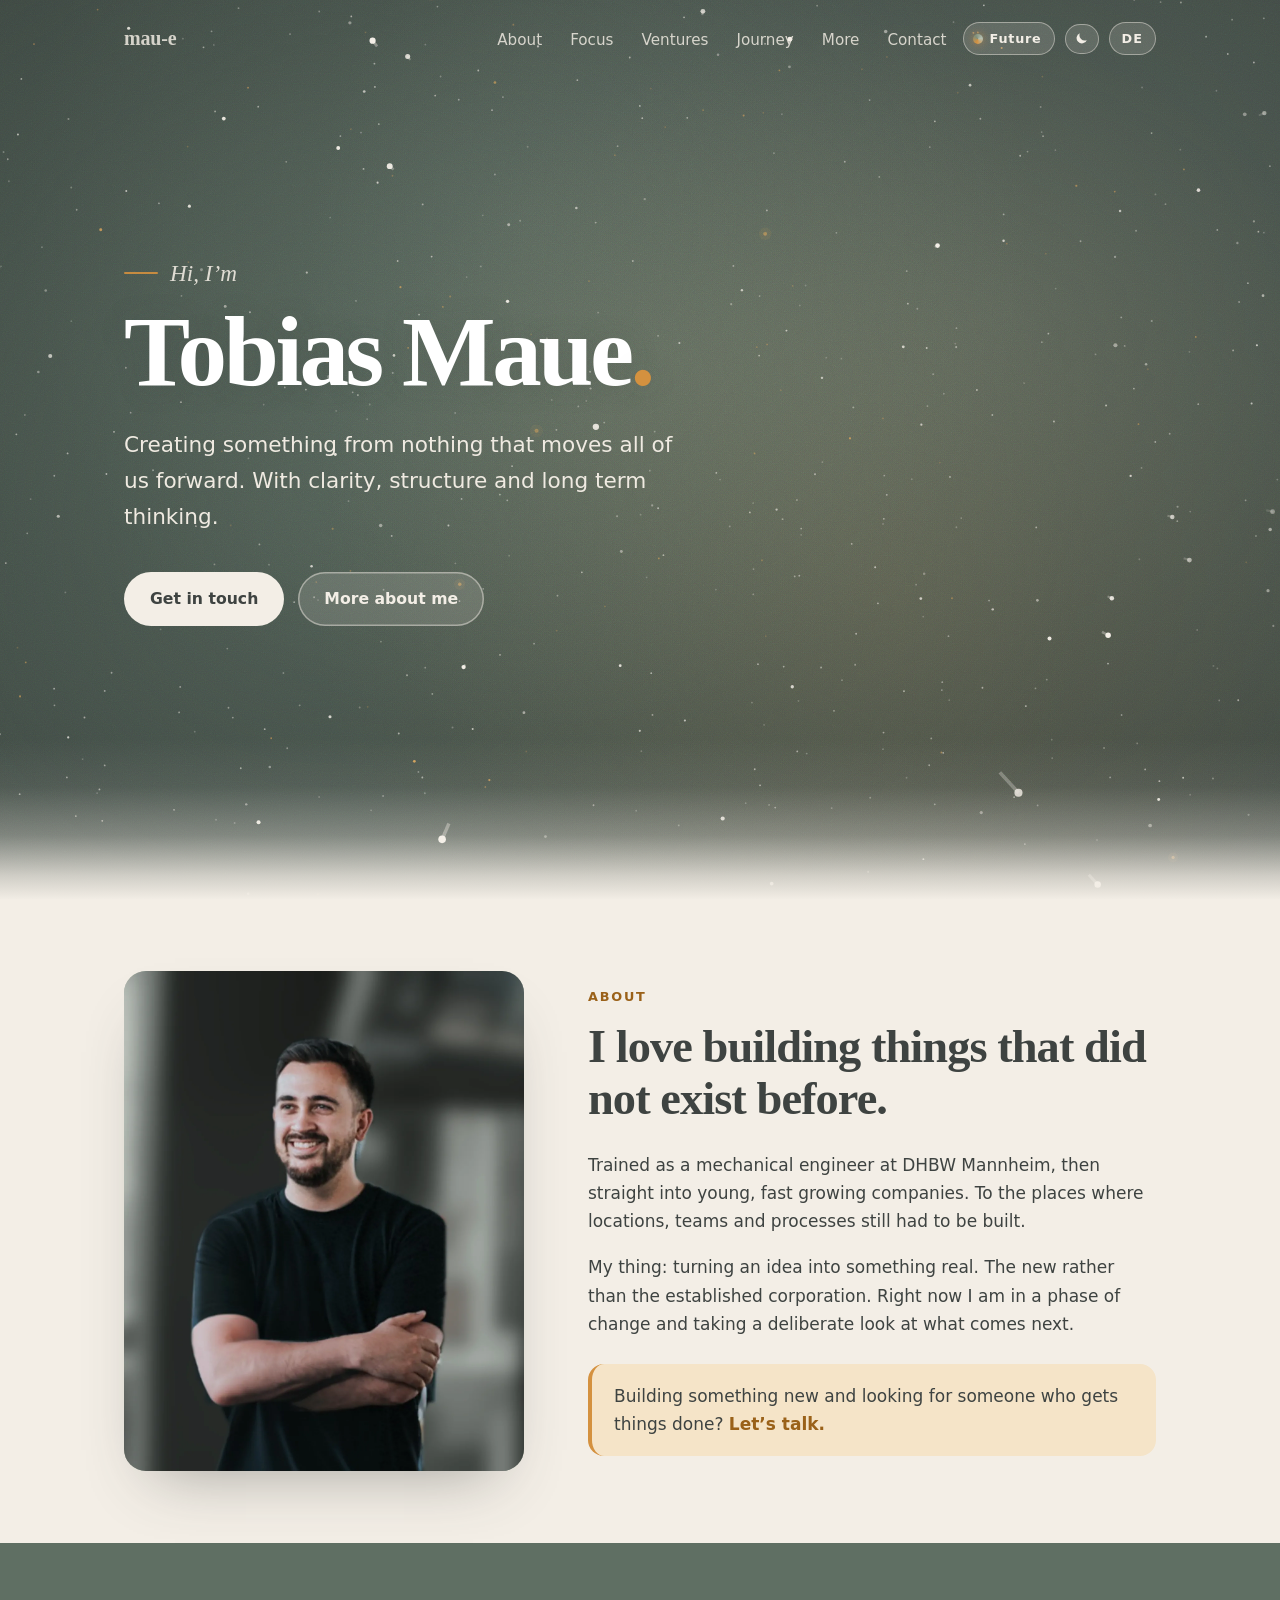
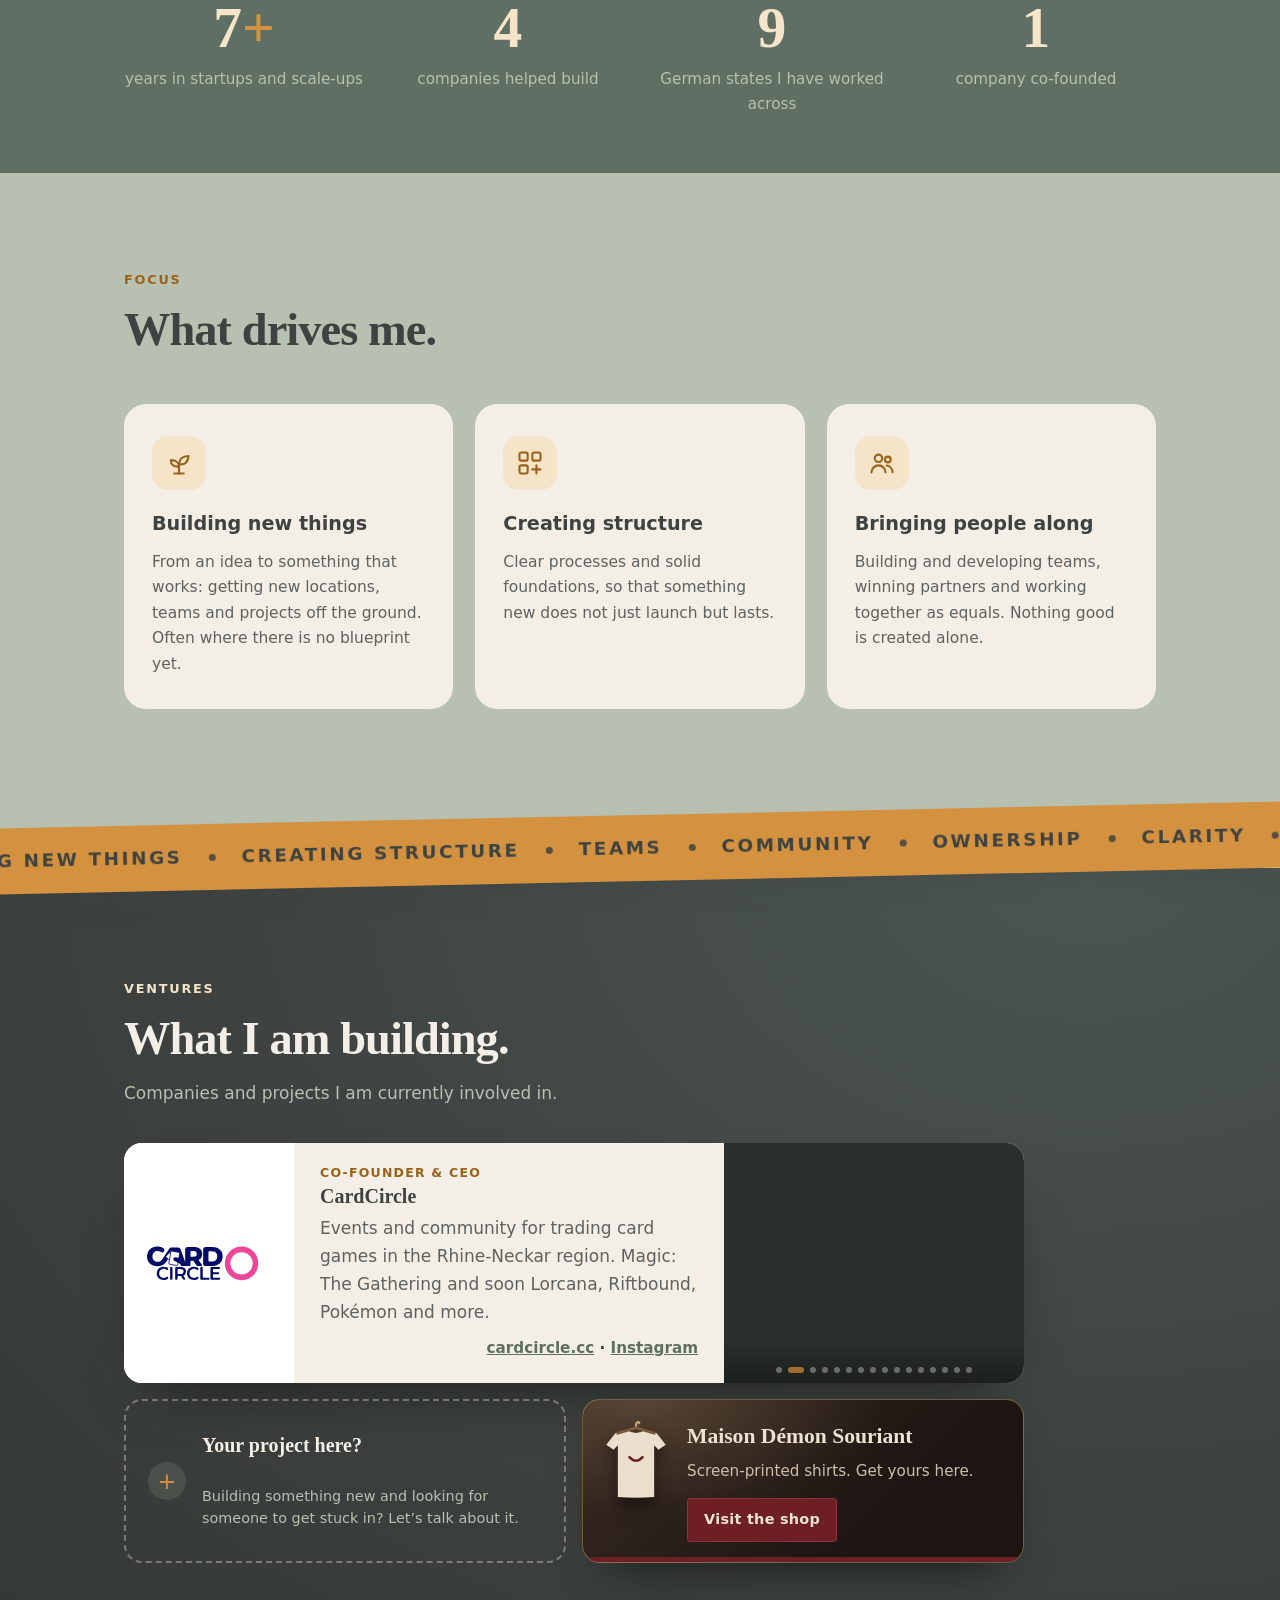
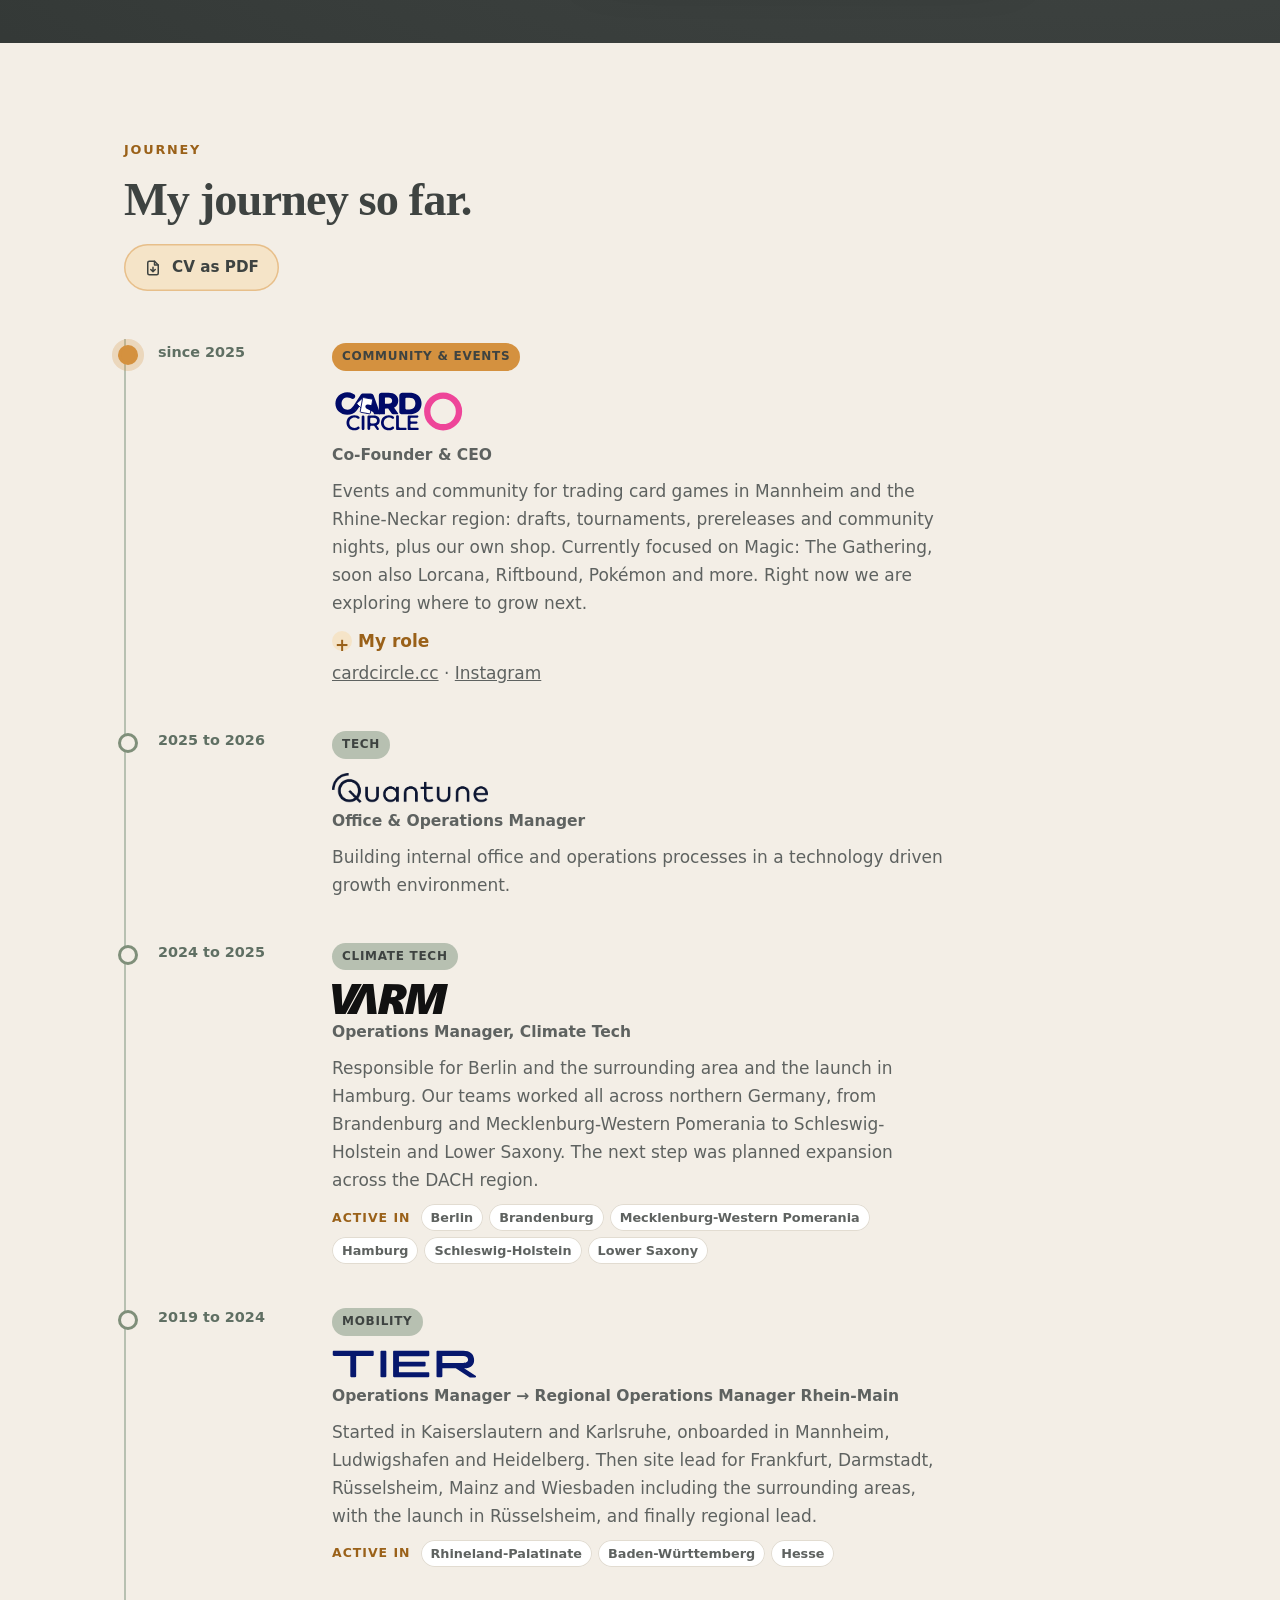
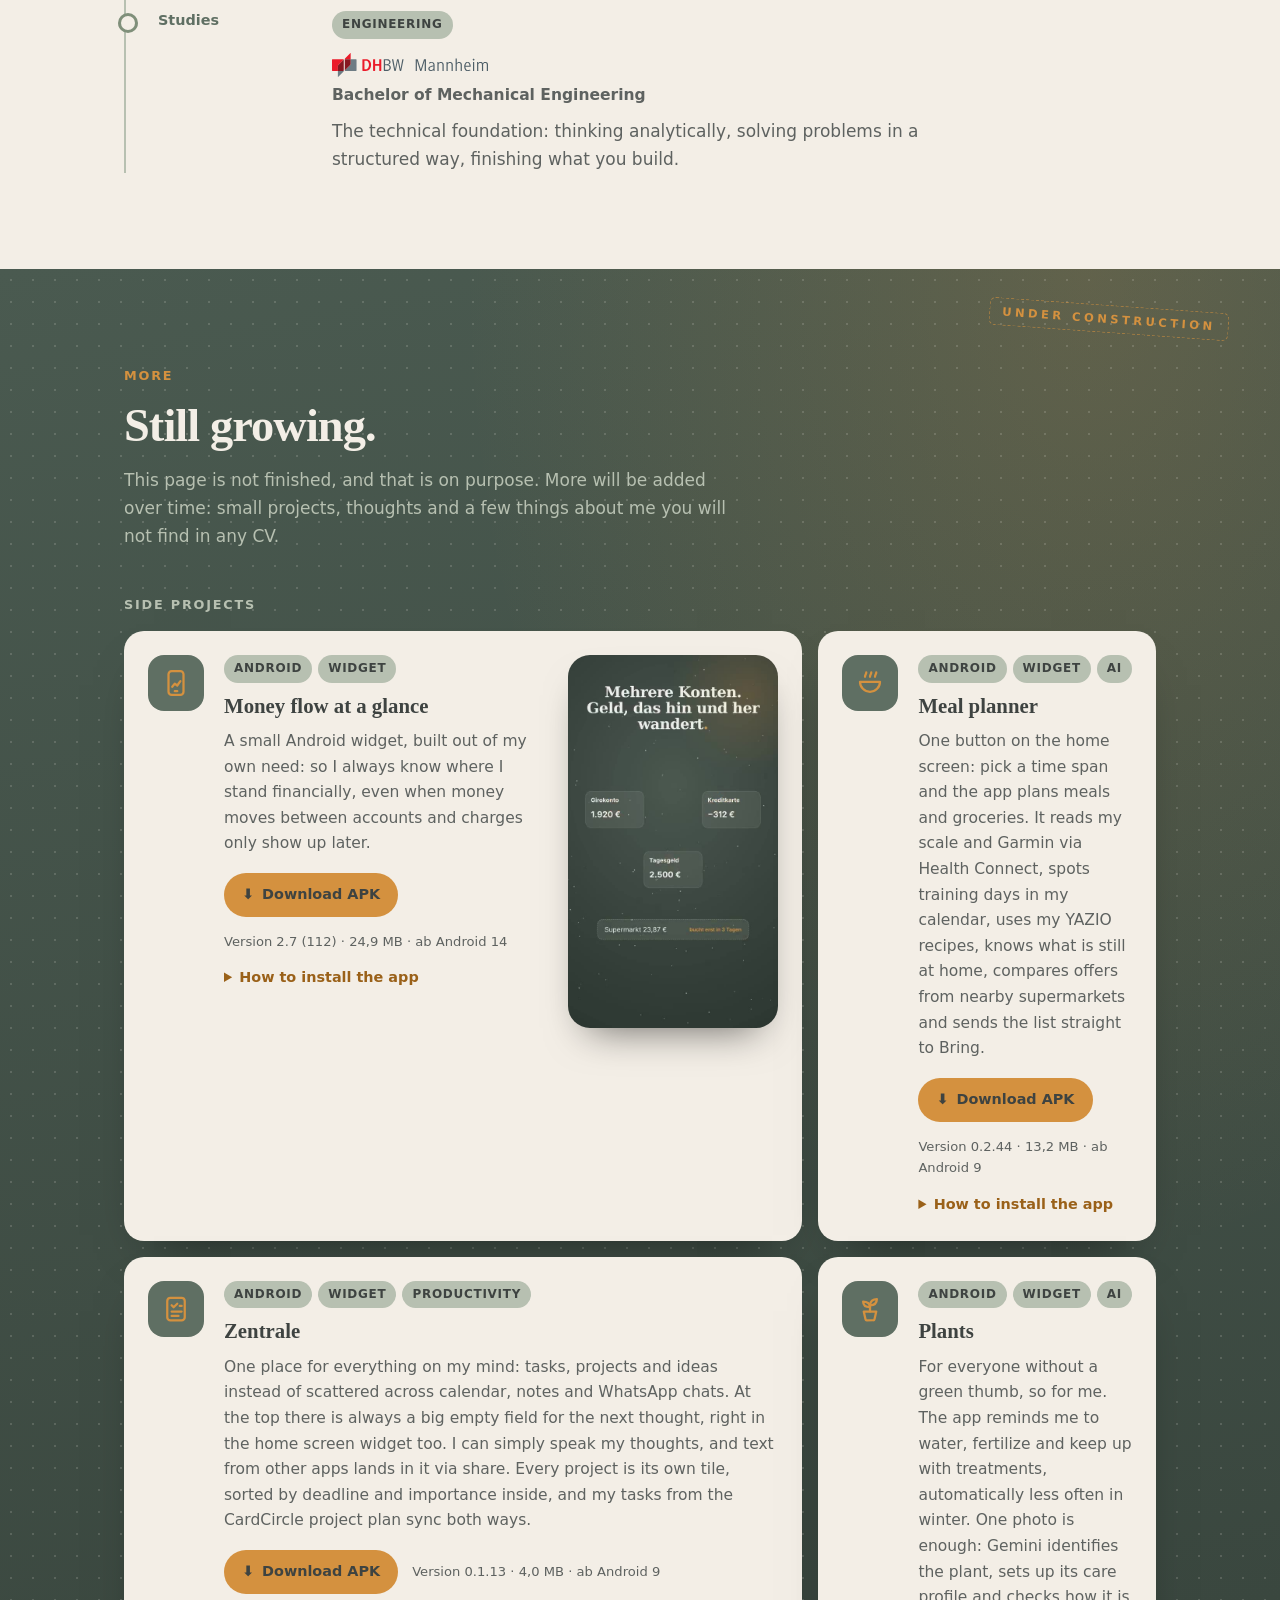
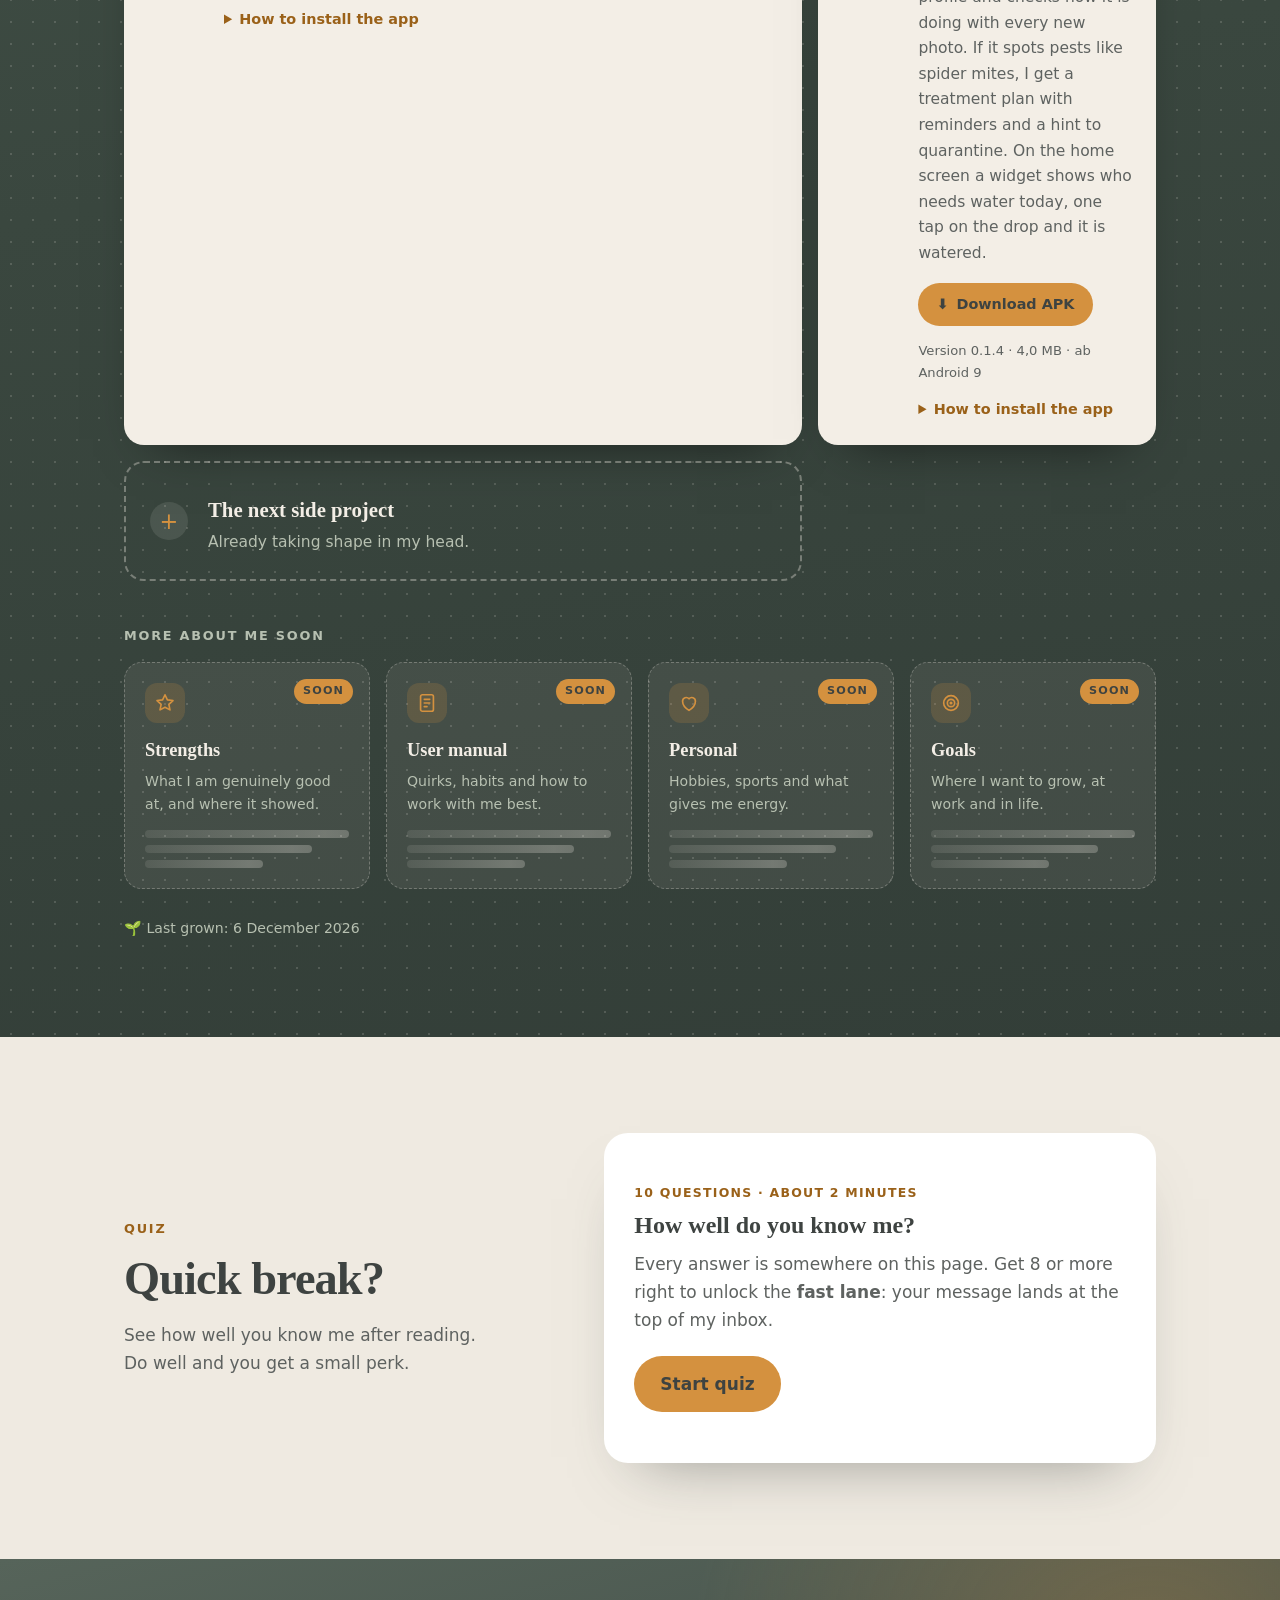
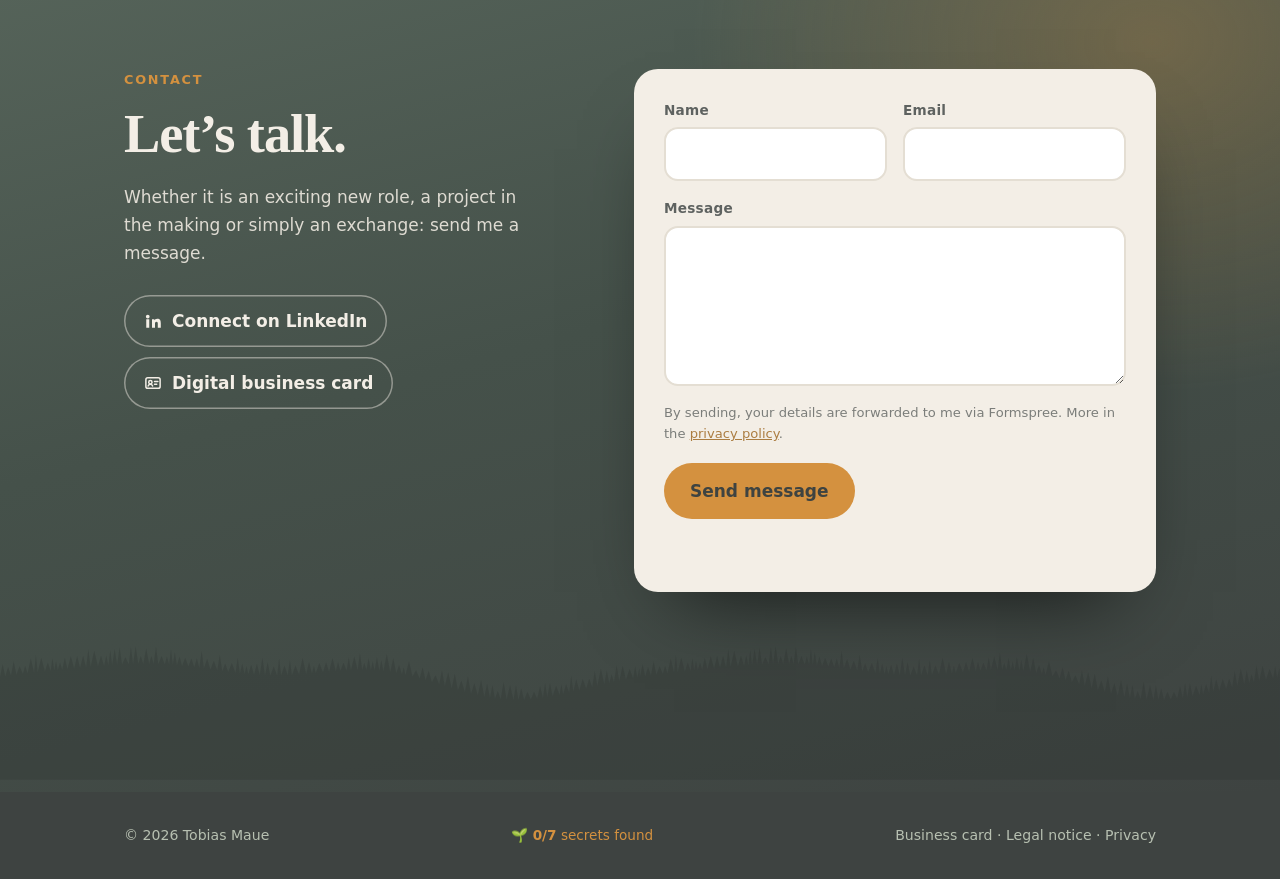
==== index.html @ a854c23e "Google Fonts nicht mehr laden (DSGVO) Future-Layout lud JetBrains Mono / Space Grotesk von fonts.goo" ====
<!doctype html>
<!--

        ,
       /|      Oh, hallo!
      / |
     /__|      Verrückt, dass du es bis hierhin geschafft hast.
        |      Die meisten schauen sich nur die Seite an. Du schaust darunter.
        |
    ~~~~~~~~   Genau solche Leute möchte ich kennenlernen.

               Schreib mir einfach über das Kontaktformular auf mau-e.com
               oder auf LinkedIn: linkedin.com/in/tobiasmaue

               Tobias

               P.S. Ja, die Seite ist von Hand gebaut. Kein Baukasten.
               P.P.S. Auf der Seite sind 7 Geheimnisse versteckt.
                      Eines davon hast du gerade fast gefunden: Öffne die Konsole.

-->
<html lang="de">
<head>
  <meta charset="utf-8">
  <script>
    (function () {
      var t = null; try { t = localStorage.getItem('theme'); } catch (e) {}
      if (!t) t = window.matchMedia && matchMedia('(prefers-color-scheme: dark)').matches ? 'dark' : 'light';
      document.documentElement.setAttribute('data-theme', t);
      /* Zweites Layout „Future": schon vor dem ersten Zeichnen setzen, damit nichts flackert */
      var d = null; try { d = localStorage.getItem('design'); } catch (e) {}
      if (/[?&]layout=future/.test(location.search)) d = 'future';
      if (/[?&]layout=classic/.test(location.search)) d = 'classic';
      if (/[?&]layout=retro/.test(location.search)) d = 'retro';
      if (d === 'future' || d === 'retro') document.documentElement.setAttribute('data-design', d);
    })();
  </script>
  <meta name="viewport" content="width=device-width, initial-scale=1">
  <script>
    /* Besucherstatistik mit Umami (ohne Cookies). Aktiv, sobald hier die Website-ID eingetragen ist. */
    window.UMAMI = { id: 'e1f8c9f3-cc6d-4cf9-92c9-bbc2c82ef1c8', src: 'https://cloud.umami.is/script.js' };
    window.mauTrack = function (name, data) { try { if (window.umami && umami.track) umami.track(name, data); } catch (e) {} };
    (function () {
      if (!window.UMAMI.id || location.hostname !== 'mau-e.com') return;
      var s = document.createElement('script');
      s.defer = true; s.src = window.UMAMI.src;
      s.setAttribute('data-website-id', window.UMAMI.id);
      s.setAttribute('data-domains', 'mau-e.com');
      s.onload = function () {
        /* Link-Kennzeichnung, z. B. mau-e.com/?von=firma-xy */
        var p = new URLSearchParams(location.search), von = p.get('von');
        if (von) {
          setTimeout(function () {
            window.mauTrack('Link geöffnet', { von: von.slice(0, 60) });
            p.delete('von');
            var q = p.toString();
            history.replaceState(null, '', location.pathname + (q ? '?' + q : '') + location.hash);
          }, 800);
        }
      };
      document.head.appendChild(s);
    })();
  </script>
  <title>Tobias Maue | Mitgründer, Maschinenbauer und Aufbauer</title>
  <link rel="icon" href="favicon.svg?v=2" type="image/svg+xml">
  <link rel="icon" href="favicon-32.png?v=2" sizes="32x32" type="image/png">
  <link rel="icon" href="favicon-48.png?v=2" sizes="48x48" type="image/png">
  <link rel="icon" href="favicon-96.png?v=2" sizes="96x96" type="image/png">
  <link rel="icon" href="favicon-192.png?v=2" sizes="192x192" type="image/png">
  <link rel="shortcut icon" href="favicon.ico?v=2">
  <link rel="apple-touch-icon" href="apple-touch-icon.png?v=2">
  <link rel="manifest" href="site.webmanifest">
  <meta name="theme-color" content="#5F6F63">
  <meta name="description" content="Tobias Maue: Maschinenbauer (DHBW Mannheim), Mitgründer von CardCircle und Aufbauer. Erfahrung im Aufbau von Standorten und Teams bei TIER Mobility und VARM. Aus dem Nichts etwas schaffen, das uns alle ein Stück weiterbringt.">
  <meta name="author" content="Tobias Maue">
  <meta name="robots" content="index, follow, max-image-preview:large">
  <link rel="canonical" href="https://mau-e.com/">
  <link rel="alternate" type="text/markdown" href="https://mau-e.com/llms.txt" title="Zusammenfassung für KI-Systeme">

  <meta property="og:type" content="profile">
  <meta property="og:site_name" content="Tobias Maue">
  <meta property="og:url" content="https://mau-e.com/">
  <meta property="og:title" content="Tobias Maue | Mitgründer, Maschinenbauer und Aufbauer">
  <meta property="og:description" content="Aus dem Nichts etwas schaffen, das uns alle ein Stück weiterbringt.">
  <meta property="og:image" content="https://mau-e.com/img/og-image.jpg">
  <meta property="og:image:width" content="1200">
  <meta property="og:image:height" content="630">
  <meta property="og:image:alt" content="Tobias Maue, mit dem Satz: Aus dem Nichts etwas schaffen, das uns alle ein Stück weiterbringt.">
  <meta property="og:locale" content="de_DE">
  <meta property="og:locale:alternate" content="en_GB">
  <meta property="profile:first_name" content="Tobias">
  <meta property="profile:last_name" content="Maue">
  <meta name="twitter:card" content="summary_large_image">
  <meta name="twitter:title" content="Tobias Maue | Mitgründer, Maschinenbauer und Aufbauer">
  <meta name="twitter:description" content="Aus dem Nichts etwas schaffen, das uns alle ein Stück weiterbringt.">
  <meta name="twitter:image" content="https://mau-e.com/img/og-image.jpg">

  <script type="application/ld+json">
{
  "@context": "https://schema.org",
  "@graph": [
    {
      "@type": "WebSite",
      "@id": "https://mau-e.com/#website",
      "url": "https://mau-e.com/",
      "name": "Tobias Maue",
      "inLanguage": [
        "de",
        "en"
      ],
      "publisher": {
        "@id": "https://mau-e.com/#person"
      }
    },
    {
      "@type": "ProfilePage",
      "@id": "https://mau-e.com/#profile",
      "url": "https://mau-e.com/",
      "name": "Tobias Maue | Mitgründer, Maschinenbauer und Aufbauer",
      "isPartOf": {
        "@id": "https://mau-e.com/#website"
      },
      "about": {
        "@id": "https://mau-e.com/#person"
      },
      "mainEntity": {
        "@id": "https://mau-e.com/#person"
      },
      "inLanguage": "de",
      "dateModified": "2026-10-28",
      "primaryImageOfPage": {
        "@type": "ImageObject",
        "url": "https://mau-e.com/img/tobias-maue.jpg"
      }
    },
    {
      "@type": "Person",
      "@id": "https://mau-e.com/#person",
      "name": "Tobias Maue",
      "givenName": "Tobias",
      "familyName": "Maue",
      "url": "https://mau-e.com/",
      "image": "https://mau-e.com/img/tobias-maue.jpg",
      "jobTitle": "Co-Founder & CEO, CardCircle",
      "description": "Maschinenbauer und Mitgründer, der gern Neues aufbaut: Standorte, Teams, Strukturen und Unternehmen.",
      "worksFor": {
        "@id": "https://mau-e.com/#cardcircle"
      },
      "alumniOf": {
        "@type": "CollegeOrUniversity",
        "name": "DHBW Mannheim",
        "url": "https://www.mannheim.dhbw.de/"
      },
      "hasCredential": {
        "@type": "EducationalOccupationalCredential",
        "credentialCategory": "Bachelor",
        "name": "Bachelor Maschinenbau",
        "recognizedBy": {
          "@type": "CollegeOrUniversity",
          "name": "DHBW Mannheim"
        }
      },
      "knowsAbout": [
        "Aufbau neuer Standorte",
        "Teamaufbau und Führung",
        "Operations",
        "Prozessaufbau",
        "Strategische Planung",
        "Community und Events",
        "Sammelkartenspiele",
        "Maschinenbau"
      ],
      "knowsLanguage": [
        "de",
        "en"
      ],
      "sameAs": [
        "https://www.linkedin.com/in/tobiasmaue"
      ]
    },
    {
      "@type": "Organization",
      "@id": "https://mau-e.com/#cardcircle",
      "name": "CardCircle",
      "url": "https://cardcircle.cc",
      "logo": "https://mau-e.com/img/cardcircle.svg",
      "description": "Events und Community für Sammelkartenspiele in Mannheim und der Rhein-Neckar-Region. Aktuell mit Fokus auf Magic: The Gathering.",
      "sameAs": [
        "https://www.instagram.com/cardcircle"
      ],
      "founder": {
        "@id": "https://mau-e.com/#person"
      },
      "areaServed": "Rhein-Neckar-Region"
    }
  ]
}
  </script>
  <style>
    :root {
      --offwhite: #F3EEE6;
      --offwhite-light: #EFEAE1;
      --light-sage: #B7C0B1;
      --muted-sage: #8E9B8C;
      --sage: #7F8F7A;
      --deep-sage: #5F6F63;
      --graphite: #5E6260;
      --charcoal: #3E4341;
      --clay: #D4913F;      /* Akzent: Bernstein, warmes Licht über dem Wald */
      --clay-deep: #9A6119;
      --clay-soft: #F5E4C8;
      --radius: 22px;
      --max: 1080px;
      --serif: "Iowan Old Style", "Palatino Linotype", Palatino, "Book Antiqua", Georgia, serif;
      --sans: -apple-system, BlinkMacSystemFont, "Segoe UI", system-ui, Roboto, "Helvetica Neue", Arial, sans-serif;
    }
    * { box-sizing: border-box; margin: 0; padding: 0; }
    html { scroll-behavior: smooth; }
    body {
      background: var(--offwhite);
      color: var(--charcoal);
      font-family: var(--sans);
      font-size: 17px;
      line-height: 1.65;
      -webkit-font-smoothing: antialiased;
    }
    a { color: inherit; }
    html, body { overflow-x: clip; }
    .wrap { max-width: var(--max); margin: 0 auto; padding: 0 24px; }

    /* ---------- Hero: Graphite oben, Wellen in Sage, darunter Off-White ---------- */
    .hero {
      position: relative;
      background: radial-gradient(120% 90% at 50% 40%, #4F5D54 0%, #3F4A44 45%, #343C38 100%);
      padding-bottom: 200px;
      overflow: hidden;
    }
    .hero { min-height: 100vh; min-height: 100svh; padding-bottom: 0; display: flex; flex-direction: column; }
    .hero > .wrap { position: relative; z-index: 3; flex: 1; width: 100%; display: flex; flex-direction: column; justify-content: center; padding-top: 70px; padding-bottom: 90px; }
    /* Lebendiger Hintergrund: weiche Farbflächen aus der Palette, die langsam ineinanderfließen */
    #depth { position: absolute; inset: 0; width: 100%; height: 100%; display: block; z-index: 0; pointer-events: none; }
    .hero-fade { position: absolute; left: 0; right: 0; bottom: 0; height: 18%; z-index: 2; pointer-events: none;
      background: linear-gradient(180deg, rgba(243,238,230,0) 0%, rgba(243,238,230,.08) 30%, rgba(243,238,230,.35) 60%, rgba(243,238,230,.8) 85%, var(--offwhite) 100%); }
    [data-theme="dark"] .hero-fade { background: linear-gradient(180deg, rgba(31,35,33,0) 0%, rgba(31,35,33,.6) 55%, #1F2321 100%); }
    .grain { position: absolute; inset: 0; z-index: 1; pointer-events: none; opacity: .18; mix-blend-mode: overlay;
      background-image: url("data:image/svg+xml,%3Csvg xmlns='http://www.w3.org/2000/svg' width='180' height='180'%3E%3Cfilter id='n'%3E%3CfeTurbulence type='fractalNoise' baseFrequency='.9' numOctaves='2' stitchTiles='stitch'/%3E%3C/filter%3E%3Crect width='100%25' height='100%25' filter='url(%23n)'/%3E%3C/svg%3E"); }
    .fade { position: absolute; left: 0; right: 0; bottom: 0; height: 28%; z-index: 2; pointer-events: none;
      background: linear-gradient(180deg, rgba(243,238,230,0) 0%, rgba(243,238,230,.6) 60%, var(--offwhite) 100%); }
    /* Über mich schiebt sich als abgerundete Fläche über den Seitenanfang */
    .about { position: relative; z-index: 4; margin-top: -1px; background: var(--offwhite); --p: 0;
      border-radius: calc(var(--p) * 44px) calc(var(--p) * 44px) 0 0;
      transform: translateY(calc(var(--p) * -70px));
      box-shadow: 0 -26px 50px -28px rgba(62, 67, 65, calc(var(--p) * .6)); }

    .topbar {
      position: fixed; top: 0; left: 0; right: 0; z-index: 50;
      transition: background .3s, box-shadow .3s, backdrop-filter .3s;
    }
    .topbar.scrolled {
      background: rgba(94, 98, 96, .88);
      -webkit-backdrop-filter: blur(12px); backdrop-filter: blur(12px);
      box-shadow: 0 6px 24px -12px rgba(62, 67, 65, .6);
    }
    nav {
      display: flex; justify-content: space-between; align-items: center; gap: 16px;
      padding: 22px 0;
      color: var(--offwhite-light);
      transition: padding .3s;
    }
    .topbar.scrolled nav { padding: 12px 0; }
    nav a.active { opacity: 1; box-shadow: 0 2px 0 var(--clay); }
    section { scroll-margin-top: 64px; }
    .logo { font-family: var(--serif); font-weight: 600; font-size: 1.25rem; text-decoration: none; letter-spacing: -.01em; }
    nav ul { list-style: none; display: flex; gap: 28px; }
    nav a { text-decoration: none; font-size: .95rem; font-weight: 500; opacity: .85; transition: opacity .2s; }
    nav a:hover { opacity: 1; }

    .hero-content { position: relative; z-index: 3; max-width: 760px; }
    .eyebrow {
      display: inline-flex; align-items: center; gap: 12px;
      font-family: var(--serif); font-style: italic; font-size: clamp(1.15rem, 2.4vw, 1.45rem);
      color: var(--offwhite-light); opacity: .9;
      margin-bottom: 10px;
    }
    .eyebrow::before { content: ""; width: 34px; height: 2px; border-radius: 2px; background: var(--clay); }
    h1 {
      font-family: var(--serif);
      font-weight: 600;
      font-size: clamp(3rem, 9vw, 6.2rem);
      line-height: 1.0;
      letter-spacing: -.035em;
      color: #fff;
      text-shadow: 0 2px 30px rgba(62, 67, 65, .18);
    }
    h1 .dot { color: var(--clay); }
    .lead {
      margin-top: 26px;
      font-size: clamp(1.1rem, 2.2vw, 1.35rem);
      color: var(--offwhite-light);
      max-width: 560px;
    }
    .cta { margin-top: 38px; display: flex; gap: 14px; flex-wrap: wrap; }
    .btn {
      display: inline-block; text-decoration: none;
      padding: 14px 26px; border-radius: 999px;
      font-weight: 600; font-size: .98rem;
      transition: transform .2s, background .2s;
    }
    .btn:hover { transform: translateY(-2px); }
    .btn-primary { background: var(--offwhite); color: var(--charcoal); }
    .btn-primary:hover { background: #fff; }
    .btn-ghost { background: rgba(243, 238, 230, .14); color: var(--offwhite); box-shadow: inset 0 0 0 1.5px rgba(243, 238, 230, .45); }
    .btn-ghost:hover { background: rgba(243, 238, 230, .24); }

    /* ---------- Sektionen ---------- */
    section { padding: 96px 0; }
    .about { padding: 72px 0; }
    .section-label {
      font-size: .8rem; font-weight: 600; letter-spacing: .14em; text-transform: uppercase;
      color: var(--clay-deep); margin-bottom: 14px;
    }
    h2 {
      font-family: var(--serif); font-weight: 600;
      font-size: clamp(2rem, 4.5vw, 2.9rem); line-height: 1.12; letter-spacing: -.02em;
      color: var(--charcoal); max-width: 720px;
    }

    .about-grid { display: grid; grid-template-columns: auto 1fr; gap: 64px; align-items: center; }
    .about-text h2 { margin-bottom: 26px; }
    .portrait {
      /* Foto passt komplett in den Bildschirm: Höhe max. Fensterhöhe minus Leiste und Abstände */
      width: min(400px, calc((100vh - 180px) * 0.8));
      width: min(400px, calc((100svh - 180px) * 0.8));
      aspect-ratio: 4 / 5; border-radius: var(--radius); overflow: hidden; margin: 0;
      background: linear-gradient(160deg, var(--light-sage), var(--muted-sage));
      display: grid; place-items: center;
      color: var(--offwhite); font-family: var(--serif); font-size: 4.5rem; font-weight: 600;
      box-shadow: 0 30px 60px -30px rgba(62, 67, 65, .45);
    }
    .portrait img { width: 100%; height: 100%; object-fit: cover; display: block; }
    .about-text p + p { margin-top: 18px; }
    .callout { margin-top: 26px !important; padding: 18px 22px; border-radius: 16px; background: var(--clay-soft); color: var(--charcoal); font-weight: 500; border-left: 4px solid var(--clay); }
    .callout a { color: var(--clay-deep); font-weight: 700; text-decoration: none; }
    .callout a:hover { color: var(--charcoal); }

    .work { background: var(--light-sage); padding-bottom: 120px; }
    .cards { display: grid; grid-template-columns: repeat(3, 1fr); gap: 22px; margin-top: 48px; }
    .card {
      background: var(--offwhite); border-radius: var(--radius);
      padding: 32px 28px;
      transition: transform .25s, box-shadow .25s;
    }
    .card:hover { transform: translateY(-4px); box-shadow: 0 24px 48px -28px rgba(62, 67, 65, .5); }
    .card .num { font-family: var(--serif); font-size: 1rem; color: var(--sage); font-weight: 600; }
    .card h3 { font-size: 1.2rem; margin: 14px 0 10px; color: var(--charcoal); }
    .card p { font-size: .97rem; color: var(--graphite); }

    .contact { position: relative; overflow: hidden; color: var(--offwhite); padding: 110px 0 200px;
      background: radial-gradient(60% 70% at 90% 10%, rgba(212,145,63,.28) 0%, transparent 60%), linear-gradient(165deg, #56645a 0%, #45514a 45%, var(--charcoal) 100%); }
    .contact .wrap { position: relative; z-index: 2; display: grid; grid-template-columns: 1fr 1.15fr; gap: 56px; align-items: start; }
    .contact .section-label { color: var(--clay); }
    .contact h2 { color: var(--offwhite); font-size: clamp(2.4rem, 5vw, 3.4rem); }
    .contact .intro p { margin-top: 18px; color: var(--offwhite-light); opacity: .9; max-width: 420px; }
    .contact .alt { margin-top: 28px; font-size: .98rem; }
    .contact .alt a { color: var(--clay); font-weight: 700; }
    .li-btn { display: inline-flex; align-items: center; gap: 10px; margin-top: 28px; padding: 12px 20px; border-radius: 999px; text-decoration: none; font-weight: 700;
      color: var(--offwhite); box-shadow: inset 0 0 0 1.5px rgba(243,238,230,.45); transition: background .2s, box-shadow .2s; }
    .li-btn:hover { background: rgba(243,238,230,.12); box-shadow: inset 0 0 0 1.5px var(--clay); }
    .li-btn svg { width: 18px; height: 18px; }
    .contact-card { background: var(--offwhite); color: var(--charcoal); border-radius: 24px; padding: 30px; box-shadow: 0 40px 80px -40px rgba(0,0,0,.7); }
    .contact .contact-card .btn-primary { background: var(--clay); color: var(--charcoal); margin-top: 0; }
    .contact .contact-card .btn-primary:hover { background: #e3a457; }
    .night { position: absolute; left: 0; right: 0; bottom: 0; height: 190px; z-index: 1; pointer-events: none; overflow: hidden; opacity: .9; }
    .night .ridge { --rh: 100%; }
    .night .n1 { --dur: 240s; opacity: .35; } .night .n2 { --dur: 160s; opacity: .6; }
    @media (max-width: 820px) {
      .contact { padding: 72px 0 64px; }
      .night { display: none; }
      .contact .wrap { grid-template-columns: 1fr; gap: 32px; text-align: center; }
      .contact .intro p { margin-left: auto; margin-right: auto; }
      .contact-card { text-align: left; padding: 22px; }
    }

    footer {
      background: var(--charcoal); color: var(--light-sage);
      padding: 28px 0; font-size: .88rem;
    }
    footer .wrap { display: flex; justify-content: space-between; flex-wrap: wrap; gap: 12px; }
    footer a { text-decoration: none; }
    footer a:hover { color: var(--offwhite); }


    /* ---------- Stationen ---------- */
    .timeline { list-style: none; margin-top: 48px; border-left: 2px solid var(--light-sage); }
    .timeline li { display: grid; grid-template-columns: 150px 1fr; gap: 24px; padding: 0 0 40px 32px; position: relative; }
    .timeline li:last-child { padding-bottom: 0; }
    .timeline li::before {
      content: ""; position: absolute; left: -8px; top: 6px;
      width: 14px; height: 14px; border-radius: 50%;
      background: var(--offwhite); border: 3px solid var(--sage);
    }
    .timeline li:first-child::before { background: var(--clay); border-color: var(--clay); box-shadow: 0 0 0 6px rgba(212,145,63,.25); }
    .timeline .when { font-size: .9rem; font-weight: 600; color: var(--deep-sage); padding-top: 2px; }
    .timeline h3 { font-family: var(--serif); font-size: 1.35rem; color: var(--charcoal); line-height: 1.3; }
    .timeline .role { font-weight: 600; color: var(--graphite); margin: 2px 0 8px; font-size: .97rem; }
    .timeline p { color: var(--graphite); max-width: 620px; }


    /* ---------- Kontaktformular ---------- */
    .contact-form { text-align: left; }
    .contact-form .row { display: grid; grid-template-columns: 1fr 1fr; gap: 16px; }
    .contact-form label { display: block; font-size: .85rem; font-weight: 600; color: var(--graphite); margin-bottom: 16px; letter-spacing: .02em; }
    .contact-form input, .contact-form textarea {
      display: block; width: 100%; margin-top: 6px;
      font: inherit; font-size: 1rem; color: var(--charcoal);
      background: #fff; border: 2px solid #E4DED3; border-radius: 14px;
      padding: 12px 14px; outline: none; transition: border-color .2s;
    }
    .contact-form textarea { resize: vertical; min-height: 130px; }
    .contact-form input:focus, .contact-form textarea:focus { border-color: var(--clay); }
    .contact-form .hp { position: absolute; left: -9999px; width: 1px; height: 1px; opacity: 0; }
    .contact-form .form-note { font-size: .82rem; margin: 0 0 18px; max-width: none; opacity: .8; }
    .contact-form .form-note { color: var(--graphite); }
    .contact-form .form-note a { color: var(--clay-deep); }
    .contact-form .btn { margin-top: 0; border: 0; cursor: pointer; font: inherit; font-weight: 600; }
    .contact-form .btn:disabled { opacity: .6; cursor: default; transform: none; }
    .form-status { margin: 16px 0 0; font-weight: 600; min-height: 1.6em; max-width: none; }
    @media (max-width: 600px) { .contact-form .row { grid-template-columns: 1fr; gap: 0; } }


    [hidden] { display: none !important; }
    /* ---------- Unternehmen / Logo-Laufband ---------- */
    .ventures { background: radial-gradient(120% 140% at 85% 0%, #4c5552 0%, var(--charcoal) 55%, #343937 100%); color: var(--offwhite); padding-top: 110px; padding-bottom: 80px; }
    .ventures .section-label { color: var(--clay-soft); }
    .ventures h2 { color: var(--offwhite); }
    .ventures .ventures-intro { color: var(--light-sage); }
    .ventures-intro { margin-top: 14px; max-width: 560px; }
    .venture-grid { display: grid; grid-template-columns: 1fr 1fr; gap: 16px; margin-top: 36px; max-width: 900px; }
    .venture { border-radius: 18px; padding: 18px 22px; text-decoration: none; transition: transform .3s, box-shadow .3s, border-color .3s; }
    .venture h3 { font-family: var(--serif); font-size: 1.25rem; line-height: 1.2; }
    .venture.main { grid-column: 1 / -1; display: grid; grid-template-columns: 200px 1fr; gap: 0; padding: 0; overflow: hidden; background: var(--offwhite); color: var(--charcoal); box-shadow: 0 30px 60px -30px rgba(0,0,0,.6); }
    .v-logo { display: grid; place-items: center; padding: 20px; background: #fff; }
    .v-logo img { width: 100%; max-width: 150px; transition: transform .4s; }
    .venture.main:hover .v-logo img { transform: scale(1.05); }
    .v-body { padding: 20px 26px; }
    .venture.main.has-gallery { grid-template-columns: 170px 1fr 300px; }
    .v-gallery { position: relative; overflow: hidden; background: #2A302D; min-height: 240px; }
    .g-track { position: absolute; inset: 0; }
    .g-track figure { position: absolute; inset: 0; margin: 0; opacity: 0; transition: opacity .9s ease; }
    .g-track figure.on { opacity: 1; }
    .g-track img { width: 100%; height: 100%; object-fit: cover; display: block; transform: scale(1.06); transition: transform 4.5s ease-out; }
    .g-track figure.on img { transform: scale(1); }
    .v-gallery::after { content: ""; position: absolute; left: 0; right: 0; bottom: 0; height: 44px; background: linear-gradient(180deg, transparent, rgba(0,0,0,.35)); pointer-events: none; }
    .g-nav { position: absolute; top: 50%; transform: translateY(-50%); width: 34px; height: 34px; border-radius: 50%; border: 0; cursor: pointer;
      background: rgba(243,238,230,.85); color: #3E4341; font-size: 1.3rem; line-height: 1; opacity: 0; transition: opacity .2s; }
    .v-gallery:hover .g-nav, .g-nav:focus-visible { opacity: 1; }
    .g-prev { left: 10px; } .g-next { right: 10px; }
    .g-dots { position: absolute; left: 0; right: 0; bottom: 10px; display: flex; justify-content: center; gap: 6px; }
    .g-dots i { width: 6px; height: 6px; border-radius: 50%; background: rgba(243,238,230,.5); transition: background .3s, width .3s; }
    .g-dots i.on { background: var(--clay); width: 16px; border-radius: 4px; }
    .v-role { font-size: .78rem; font-weight: 700; letter-spacing: .1em; text-transform: uppercase; color: var(--clay-deep); }
    .v-text { color: var(--graphite); margin-top: 6px; }
    .v-links { margin-top: 10px; text-align: right; font-weight: 600; font-size: .95rem; }
    .v-links a { color: var(--deep-sage); }
    .next-event { display: grid; grid-template-columns: auto 1fr auto; gap: 18px; align-items: center; margin-top: 12px; padding: 10px 12px; border-radius: 14px; background: var(--clay-soft); }
    .ne-date { width: 52px; height: 54px; border-radius: 12px; background: var(--clay); color: var(--charcoal); display: grid; place-content: center; text-align: center; line-height: 1; }
    .ne-day { font-family: var(--serif); font-size: 1.4rem; font-weight: 700; }
    .ne-mon { font-size: .75rem; font-weight: 800; letter-spacing: .1em; text-transform: uppercase; margin-top: 4px; }
    .ne-info { display: flex; flex-direction: column; min-width: 0; }
    .ne-label { font-size: .72rem; font-weight: 800; letter-spacing: .12em; text-transform: uppercase; color: var(--clay-deep); }
    .ne-title { font-size: 1.05rem; color: var(--charcoal); margin: 2px 0; }
    .ne-meta { font-size: .88rem; color: var(--graphite); }
    .ne-btn { background: var(--charcoal); color: var(--offwhite); text-decoration: none; font-weight: 700; font-size: .9rem; padding: 10px 18px; border-radius: 999px; transition: background .2s; }
    .ne-btn:hover { background: var(--deep-sage); }
    .venture.slot, .venture.soon { display: grid; grid-template-columns: auto 1fr; column-gap: 16px; align-items: center; }
    .venture.slot > *:not(:first-child), .venture.soon > *:not(:first-child) { grid-column: 2; }
    .venture.slot > :first-child, .venture.soon > :first-child { grid-row: 1 / span 2; }
    .venture.slot { border: 2px dashed rgba(243, 238, 230, .35); color: var(--offwhite); }
    .venture.slot:hover { border-color: var(--clay); transform: translateY(-4px); }
    .slot-plus { display: grid; place-items: center; width: 38px; height: 38px; border-radius: 50%; background: rgba(243,238,230,.1); font-size: 1.4rem; color: var(--clay); margin: 0; transition: transform .3s, background .3s; }
    .venture.slot:hover .slot-plus { transform: rotate(90deg); background: var(--clay); color: var(--charcoal); }
    .venture.slot p, .venture.soon p { color: var(--light-sage); margin-top: 2px; font-size: .9rem; line-height: 1.5; }
    .venture.soon { background: rgba(243, 238, 230, .06); color: var(--offwhite); }
    .soon-dot { display: block; width: 14px; height: 14px; border-radius: 50%; background: var(--clay); margin: 0 12px; box-shadow: 0 0 0 0 rgba(212,145,63,.6); animation: pulse 2.4s ease-out infinite; }
    @keyframes pulse { to { box-shadow: 0 0 0 18px rgba(212,145,63,0); } }
    /* Maison Démon Souriant: eigene Karte in den Farben der Marke */
    #ventures .venture.soon.mds { position: relative; overflow: hidden; border-radius: 18px; padding: 20px 22px 20px 18px; color: #ece3d3; border: 1px solid rgba(180, 148, 94, .55); background: radial-gradient(90% 120% at 15% 0%, rgba(236, 200, 140, .18), transparent 60%), linear-gradient(135deg, #3a2a22, #1c1512 70%); box-shadow: 0 24px 50px -28px rgba(0,0,0,.8); }
    #ventures .venture.soon.mds::after { content: ""; position: absolute; left: 0; right: 0; bottom: 0; height: 5px; background: #6d1f25; }
    #ventures .venture.soon.mds:hover { transform: translateY(-4px); border-color: #b4945e; }
    #ventures .venture.soon.mds h3 { color: #ece3d3; font-size: 1.35rem; }
    #ventures .venture.soon.mds p { color: #cbbfab; font-size: .95rem; margin: 2px 0 12px; }
    .mds-hanger { width: 62px; height: auto; margin: 0 4px; transform-origin: 50% 6%; transition: transform .4s cubic-bezier(.3,.7,.3,1); filter: drop-shadow(0 8px 8px rgba(0,0,0,.5)); }
    #ventures .venture.soon.mds:hover .mds-hanger { transform: rotate(-6deg); }
    .mds-cta { justify-self: start; display: inline-block; padding: 9px 16px; border-radius: 3px; background: #6d1f25; border: 1px solid #8a333a; color: #ece3d3; font-weight: 700; font-size: .9rem; letter-spacing: .02em; transition: background .3s; }
    #ventures .venture.soon.mds:hover .mds-cta { background: #8a2a31; }
    @media (prefers-reduced-motion: reduce) { .mds-hanger { transition: none; } }
    @media (max-width: 760px) {
      .venture-grid { grid-template-columns: 1fr; }
      .venture.main, .venture.main.has-gallery { grid-template-columns: 1fr; }
      .v-gallery { min-height: 0; aspect-ratio: 4 / 3; order: 3; }
      .g-nav { opacity: 1; }
      .v-logo { padding: 14px; }
      .v-logo img { max-width: 120px; }
      .v-role { font-size: .7rem; }
      .v-body { padding: 24px 22px; text-align: left; }
      .next-event { grid-template-columns: auto 1fr; }
      .ne-btn { grid-column: 1 / -1; text-align: center; }
    }
    .timeline .facts { margin: 10px 0 0 18px; color: var(--graphite); }
    .timeline .facts li { padding: 0; display: list-item; margin-bottom: 4px; }
    .timeline .facts li::before { content: none; }


    /* ---------- Handy: zentriert und aufgeräumt ---------- */
    @media (max-width: 700px) {
      .hero { min-height: 92svh; }
      .hero > .wrap { padding-top: 64px; padding-bottom: 110px; }
      .eyebrow { margin-bottom: 6px; }
      h1 { font-size: clamp(3rem, 13vw, 4rem); }
      .lead { margin-top: 18px; }
      .cta { margin-top: 30px; flex-direction: column; align-items: center; gap: 12px; }
      body { font-size: 16px; }
      .wrap { padding: 0 20px; }
      nav { align-items: center; }
      nav ul { justify-content: center; }
      .hero-content { text-align: center; margin: 0 auto; }
      .eyebrow::before { display: none; }
      .lead { margin-left: auto; margin-right: auto; }
      .cta { justify-content: center; }
      .cta .btn { min-width: 220px; text-align: center; }
      .section-label, h2 { text-align: center; margin-left: auto; margin-right: auto; }
      .about-text h2 { margin-bottom: 20px; }
      .about-text p { text-align: left; }
      .card { text-align: center; padding: 28px 22px; }
      .contact-form .btn { display: block; margin: 0 auto; }
      .form-status, .contact-form .form-note { text-align: center; }
      .ventures-intro { text-align: center; margin-left: auto; margin-right: auto; }
      .timeline { margin-top: 36px; }
      .timeline li { padding-left: 24px; }
      section { padding: 64px 0; }
      .about { padding: 56px 0; }
      footer .wrap { flex-direction: column; justify-content: center; align-items: center; text-align: center; gap: 6px; }
      footer { padding: 22px 0 28px; }
    }


    /* ---------- Zahlen ---------- */
    .stats { background: var(--deep-sage); padding: 56px 0; color: var(--offwhite); }
    .stats-grid { display: grid; grid-template-columns: repeat(4, 1fr); gap: 24px; text-align: center; }
    .stat-num, .stat-plus { font-family: var(--serif); font-size: clamp(2.6rem, 6vw, 3.6rem); font-weight: 600; line-height: 1; color: var(--clay-soft); }
    .stat-plus { color: var(--clay); }
    .stat p { margin-top: 10px; font-size: .95rem; color: var(--light-sage); }
    @media (max-width: 700px) { .stats-grid { grid-template-columns: 1fr 1fr; gap: 32px 16px; } }

    /* ---------- Karten mit Icons ---------- */
    .icon { width: 54px; height: 54px; border-radius: 16px; display: grid; place-items: center; background: var(--clay-soft); color: var(--clay-deep); transition: transform .3s, background .3s, color .3s; }
    .icon svg { width: 28px; height: 28px; }
    .card:hover .icon { transform: rotate(-6deg) scale(1.06); background: var(--clay); color: var(--charcoal); }
    .card h3 { margin-top: 18px; }
    @media (max-width: 700px) { .icon { margin: 0 auto; } }

    /* ---------- Schlagwort-Laufband ---------- */
    .ticker { background: var(--clay); color: var(--charcoal); overflow: hidden; padding: 22px 0; transform: rotate(-1.2deg); margin: -14px -10px; position: relative; z-index: 3; box-shadow: 0 12px 30px -18px rgba(62,67,65,.6); }
    .ticker-track { display: flex; width: max-content; animation: marquee 38s linear infinite; }
    @keyframes marquee { from { transform: translateX(0); } to { transform: translateX(-50%); } }
    .ticker-set { display: flex; align-items: center; }
    .ticker { padding: 18px 0; }
    .ticker .tw { font-family: var(--sans); font-weight: 800; text-transform: uppercase; letter-spacing: .14em; font-size: clamp(.95rem, 2vw, 1.15rem); white-space: nowrap; padding: 0 26px; }
    .ticker .sep { width: 7px; height: 7px; border-radius: 50%; background: var(--charcoal); flex: 0 0 auto; opacity: .85; }

    /* ---------- Chips + Details im Werdegang ---------- */
    .chip { display: inline-block; font-size: .75rem; font-weight: 700; letter-spacing: .06em; text-transform: uppercase; padding: 4px 10px; border-radius: 999px; background: var(--light-sage); color: var(--charcoal); margin: 4px 0 6px; }
    .chip.hot { background: var(--clay); color: var(--charcoal); }
    .timeline .cities { display: flex; flex-wrap: wrap; gap: 6px; margin-top: 10px; }
    .timeline .cities span { font-size: .8rem; font-weight: 600; padding: 3px 10px; border-radius: 999px; background: #fff; color: var(--graphite); box-shadow: inset 0 0 0 1px #E2DCD1; }
    .timeline .cities em { font-style: normal; font-size: .78rem; font-weight: 700; letter-spacing: .08em; text-transform: uppercase; color: var(--clay-deep); align-self: center; margin-right: 4px; }
    .timeline .cities span.new { background: var(--clay-soft); color: var(--clay-deep); box-shadow: inset 0 0 0 1px rgba(212,145,63,.4); }
    .timeline details { margin-top: 10px; }
    .timeline summary { cursor: pointer; font-weight: 600; color: var(--clay-deep); list-style: none; display: inline-flex; align-items: center; gap: 6px; }
    .timeline summary::-webkit-details-marker { display: none; }
    .timeline summary::before { content: "+"; display: inline-grid; place-items: center; width: 20px; height: 20px; border-radius: 50%; background: var(--clay-soft); font-weight: 700; transition: transform .25s; }
    .timeline details[open] summary::before { transform: rotate(45deg); }

    /* ---------- Firmenlogos im Werdegang: das Logo ersetzt den Namen und führt zur Website ---------- */
    .co-logo { display: block; width: fit-content; margin: 8px 0 6px; transition: transform .35s cubic-bezier(.3, 1.6, .5, 1), opacity .2s; }
    .co-logo img { display: block; height: 100%; width: auto; max-width: 190px; }
    /* Originalfarben; Höhen so gewählt, dass alle Logos optisch gleich viel Fläche einnehmen */
    .co-logo { height: var(--lh, 34px); }
    .co-logo[href*="cardcircle"] { --lh: 52px; }
    .co-logo[href*="quantune"] { --lh: 30px; }
    .co-logo[href*="varm"] { --lh: 30px; }
    .co-logo[href*="ridedott"] { --lh: 28px; }
    .co-logo[href*="dhbw"] { --lh: 24px; }
    .co-logo .qt { display: block; height: 100%; aspect-ratio: 443 / 85; background: #0d1632; -webkit-mask: url(img/logos/quantune.png) center / contain no-repeat; mask: url(img/logos/quantune.png) center / contain no-repeat; }
    .co-logo:hover, .co-logo:focus-visible { transform: translateY(-2px) scale(1.04); }
    .co-logo:focus-visible { outline: 2px solid var(--clay); outline-offset: 6px; border-radius: 4px; }
    .co-logo + h3 { position: absolute; width: 1px; height: 1px; margin: -1px; padding: 0; overflow: hidden; clip: rect(0 0 0 0); white-space: nowrap; border: 0; }
    .co-logo img.dk { display: none; }
    [data-theme="dark"] .co-logo img.lt { display: none; }
    [data-theme="dark"] .co-logo img.dk { display: block; }
    [data-theme="dark"] .co-logo .qt { background: #fff; }
    /* ---------- Einblenden beim Scrollen ---------- */
    .js .reveal { opacity: 0; transform: translateY(26px); transition: opacity .7s ease, transform .7s cubic-bezier(.2,.7,.2,1); }
    .js .reveal.in { opacity: 1; transform: none; }
    @media (prefers-reduced-motion: reduce) {
      .js .reveal { opacity: 1; transform: none; transition: none; }
    }


    /* ---------- Hell / Dunkel Schalter ---------- */
    .theme-switch { width: 34px; height: 30px; display: grid; place-items: center; padding: 0; cursor: pointer;
      color: var(--offwhite); background: rgba(243, 238, 230, .14); border: 1.5px solid rgba(243, 238, 230, .45); border-radius: 999px; transition: background .2s; }
    .theme-switch:hover { background: rgba(243, 238, 230, .28); }
    .theme-switch svg { width: 15px; height: 15px; }
    .theme-switch .sun { display: none; color: var(--clay); }
    [data-theme="dark"] .theme-switch .moon { display: none; }
    [data-theme="dark"] .theme-switch .sun { display: block; }
    .theme-anim, .theme-anim * { transition: background-color .5s ease, color .5s ease, border-color .5s ease, box-shadow .5s ease !important; }

    /* ---------- Dunkles Design ---------- */
    [data-theme="dark"] { color-scheme: dark; --ink: #ECE7DE; --soft: #B6BEB2; --bg: #1F2321; --surf: #2A302D; --line: #3A433E; --amber: #E2A65A; }
    [data-theme="dark"] body { background: var(--bg); color: var(--ink); }
    [data-theme="dark"] .hero { background: radial-gradient(120% 90% at 50% 40%, #2B342F 0%, #1F2522 50%, #171B19 100%); }
    [data-theme="dark"] .about { background: var(--bg); box-shadow: 0 -26px 50px -28px rgba(0, 0, 0, calc(var(--p) * .9)); }
    [data-theme="dark"] h2, [data-theme="dark"] h3, [data-theme="dark"] .timeline h3 { color: var(--ink); }
    [data-theme="dark"] .about-text p, [data-theme="dark"] .timeline p, [data-theme="dark"] .card p, [data-theme="dark"] .ventures-intro { color: var(--soft); }
    [data-theme="dark"] .section-label, [data-theme="dark"] .v-role, [data-theme="dark"] .ne-label, [data-theme="dark"] .timeline .cities em { color: var(--amber); }
    [data-theme="dark"] .callout { background: rgba(212, 145, 63, .13); color: var(--ink); }
    [data-theme="dark"] .callout a { color: var(--amber); }
    [data-theme="dark"] .portrait { box-shadow: 0 30px 60px -30px rgba(0, 0, 0, .8); }
    [data-theme="dark"] .stats { background: #26302A; }
    [data-theme="dark"] .work { background: #262D29; }
    [data-theme="dark"] .card { background: var(--surf); box-shadow: none; }
    [data-theme="dark"] .card h3 { color: var(--ink); }
    [data-theme="dark"] .icon { background: rgba(212, 145, 63, .16); color: var(--amber); }
    [data-theme="dark"] .ventures { background: radial-gradient(120% 140% at 85% 0%, #3A4A40 0%, #2A362F 55%, #232D27 100%); }
    [data-theme="dark"] .venture.main { box-shadow: 0 30px 60px -30px rgba(0,0,0,.8); }
    [data-theme="dark"] .venture.main { background: var(--surf); color: var(--ink); }
    [data-theme="dark"] .v-text { color: var(--soft); }
    [data-theme="dark"] .v-links a { color: var(--soft); }
    [data-theme="dark"] .next-event { background: rgba(212, 145, 63, .14); }
    [data-theme="dark"] .ne-title { color: var(--ink); }
    [data-theme="dark"] .ne-meta { color: var(--soft); }
    [data-theme="dark"] .ne-btn { background: var(--ink); color: var(--bg); }
    [data-theme="dark"] .timeline { border-left-color: var(--line); }
    [data-theme="dark"] .timeline li::before { background: var(--bg); border-color: #6F7E70; }
    [data-theme="dark"] .timeline li:first-child::before { background: var(--clay); border-color: var(--clay); }
    [data-theme="dark"] .timeline .when { color: #9FB09C; }
    [data-theme="dark"] .timeline .role { color: #CDD3C9; }
    [data-theme="dark"] .chip { background: var(--line); color: #DCE2D6; }
    [data-theme="dark"] .chip.hot { background: var(--clay); color: #1F2321; }
    [data-theme="dark"] .timeline .cities span { background: var(--surf); color: #CDD3C9; box-shadow: inset 0 0 0 1px var(--line); }
    [data-theme="dark"] .timeline summary, [data-theme="dark"] .timeline .links a { color: var(--amber); }
    [data-theme="dark"] .timeline summary::before { background: rgba(212, 145, 63, .18); }
    [data-theme="dark"] .timeline .facts { color: var(--soft); }
    [data-theme="dark"] .contact { background: radial-gradient(60% 70% at 90% 10%, rgba(212,145,63,.16) 0%, transparent 60%), linear-gradient(165deg, #252D28 0%, #1D2220 55%, #161918 100%); }
    [data-theme="dark"] .night .n1 path { fill: #121514; } [data-theme="dark"] .night .n2 path { fill: #0F1211; }
    [data-theme="dark"] .contact-card { background: var(--surf); color: var(--ink); }
    [data-theme="dark"] .contact-form label { color: var(--soft); }
    [data-theme="dark"] .contact-form input, [data-theme="dark"] .contact-form textarea { background: var(--bg); border-color: var(--line); color: var(--ink); }
    [data-theme="dark"] .contact-form .form-note { color: var(--soft); }
    [data-theme="dark"] .contact-form .form-note a { color: var(--amber); }
    [data-theme="dark"] footer { background: #141716; }
    [data-theme="dark"] .topbar.scrolled { background: rgba(31, 35, 33, .9); }
    @media (max-width: 760px) { [data-theme="dark"] nav ul { background: rgba(31, 35, 33, .97); } }


    /* ---------- Quiz ---------- */
    .quiz { background: var(--offwhite-light); }
    .quiz-wrap { display: grid; grid-template-columns: 1fr 1.3fr; gap: 56px; align-items: center; }
    .quiz-intro p { margin-top: 16px; color: var(--graphite); max-width: 380px; }
    .quiz-box { background: #fff; border-radius: 24px; padding: 30px; min-height: 330px; box-shadow: 0 30px 60px -36px rgba(62,67,65,.55); display: flex; flex-direction: column; justify-content: center; }
    .quiz-box h3 { font-family: var(--serif); font-size: 1.5rem; line-height: 1.25; color: var(--charcoal); }
    .quiz-box p { color: var(--graphite); margin-top: 10px; }
    .quiz-kicker { font-size: .78rem !important; font-weight: 700; letter-spacing: .1em; text-transform: uppercase; color: var(--clay-deep) !important; margin: 0 0 6px !important; }
    .quiz-box .btn { margin-top: 22px; align-self: flex-start; background: var(--clay); color: var(--charcoal); border: 0; cursor: pointer; font: inherit; font-weight: 700; }
    .quiz-box .btn:hover { background: #e3a457; }
    .quiz-passed { font-weight: 700; color: var(--clay-deep) !important; }
    .quiz-top { display: flex; justify-content: space-between; font-size: .85rem; font-weight: 700; color: var(--graphite); }
    .quiz-bar { height: 6px; border-radius: 6px; background: #EEE8DE; margin: 10px 0 20px; overflow: hidden; }
    .quiz-bar i { display: block; height: 100%; background: var(--clay); border-radius: 6px; transition: width .4s; }
    .quiz-opts { display: grid; grid-template-columns: 1fr 1fr; gap: 10px; margin-top: 20px; }
    .quiz-opt { font: inherit; font-weight: 600; text-align: left; padding: 14px 16px; border-radius: 14px; border: 2px solid #E8E2D7; background: var(--offwhite); color: var(--charcoal); cursor: pointer; transition: border-color .2s, background .2s, transform .2s; }
    .quiz-opt:hover { border-color: var(--clay); transform: translateY(-2px); }
    .quiz-opt.right { background: #DCE8D3; border-color: #6E9A5B; }
    .quiz-opt.wrong { background: #F3D9D2; border-color: #C0675A; animation: shake .35s; }
    @keyframes shake { 25% { transform: translateX(-5px); } 75% { transform: translateX(5px); } }
    .quiz-result { text-align: center; }
    .quiz-result .btn { align-self: center; display: inline-block; text-decoration: none; }
    .quiz-score { font-family: var(--serif); color: var(--charcoal); }
    .quiz-score b { font-size: 4.2rem; line-height: 1; } .quiz-score span { font-size: 1.6rem; color: var(--graphite); }
    .quiz-pct { margin-top: 0 !important; font-weight: 700; color: var(--clay-deep) !important; }
    .fastlane-card { margin-top: 18px; padding: 14px 16px; border-radius: 14px; background: var(--clay-soft); color: var(--charcoal); text-align: left; }
    .fastlane-badge { margin-bottom: 16px; padding: 10px 14px; border-radius: 12px; background: var(--clay-soft); color: var(--charcoal); font-weight: 600; font-size: .92rem; }
    @media (max-width: 820px) {
      .quiz-wrap { grid-template-columns: 1fr; gap: 28px; text-align: center; }
      .quiz-intro p { margin-left: auto; margin-right: auto; }
      .quiz-box { text-align: left; padding: 22px; }
      .quiz-opts { grid-template-columns: 1fr; }
    }
    [data-theme="dark"] .quiz { background: #232926; }
    [data-theme="dark"] .quiz-intro p, [data-theme="dark"] .quiz-box p, [data-theme="dark"] .quiz-top { color: var(--soft); }
    [data-theme="dark"] .quiz-box { background: var(--surf); box-shadow: none; }
    [data-theme="dark"] .quiz-box h3, [data-theme="dark"] .quiz-score { color: var(--ink); }
    [data-theme="dark"] .quiz-opt { background: var(--bg); border-color: var(--line); color: var(--ink); }
    [data-theme="dark"] .quiz-opt.right { background: #2F4429; border-color: #6E9A5B; }
    [data-theme="dark"] .quiz-opt.wrong { background: #4A2B26; border-color: #C0675A; }
    [data-theme="dark"] .quiz-bar { background: var(--line); }
    [data-theme="dark"] .fastlane-card, [data-theme="dark"] .fastlane-badge { background: rgba(212,145,63,.16); color: var(--ink); }

    /* ---------- Geheimnisse ---------- */
    h1 .dot { display: inline-block; transition: transform .25s cubic-bezier(.3,1.6,.5,1); }
    h1 .dot.sprouted { color: var(--clay); width: .5em; vertical-align: baseline; }
    h1 .dot.sprouted svg { width: .55em; height: .55em; animation: grow .8s cubic-bezier(.3,1.6,.5,1); transform-origin: bottom; }
    @keyframes grow { from { transform: scale(0); } }
    h1 .dot.sprouted svg { transition: transform .2s cubic-bezier(.3,1.6,.5,1); }
    h1 .dot.stage-2, h1 .dot.stage-3 { position: relative; height: .5em; }
    h1 .dot.stage-2 { width: .75em; }
    h1 .dot.stage-3 { width: 1.05em; }
    h1 .dot.stage-2 svg, h1 .dot.stage-3 svg { position: absolute; left: 0; bottom: 0; }
    h1 .dot.stage-2 svg { width: .8em; height: .8em; }
    h1 .dot.stage-3 svg { width: 1.15em; height: 1.15em; left: -.05em; }
    h1 .dot.dropping { height: auto; }
    h1 .dot .seedfall { display: inline-block; animation: seedfall 1.7s .1s both; }
    @keyframes seedfall {
      0%   { transform: translate(.72em, -.36em) scale(0); }
      12%  { transform: translate(.72em, -.36em) scale(1); }
      20%  { transform: translate(.7em, -.35em); }
      28%  { transform: translate(.73em, -.36em); animation-timing-function: cubic-bezier(.45,0,.9,.55); }
      62%  { transform: translate(.08em, 0); animation-timing-function: cubic-bezier(.2,.6,.4,1); }
      76%  { transform: translate(.03em, -.13em); animation-timing-function: cubic-bezier(.6,0,.9,.5); }
      88%  { transform: translate(0, 0); animation-timing-function: ease-out; }
      94%  { transform: translate(0, -.03em); }
      100% { transform: translate(0, 0); }
    }
    h1 .dot.felled svg { transform-origin: 50% 98%; animation: fell 1.2s forwards; }
    @keyframes fell {
      0%   { transform: rotate(0); opacity: 1; animation-timing-function: cubic-bezier(.55,0,1,.6); }
      12%  { transform: rotate(-4deg); animation-timing-function: cubic-bezier(.6,0,1,.7); }
      65%  { transform: rotate(88deg); opacity: 1; animation-timing-function: ease-out; }
      75%  { transform: rotate(82deg); }
      85%  { transform: rotate(90deg); opacity: .8; }
      100% { transform: rotate(90deg) translateY(.15em); opacity: 0; }
    }
    h1 .dot .reborn { display: inline-block; animation: grow .6s cubic-bezier(.3,1.6,.5,1); }
    .portrait { cursor: pointer; }
    .portrait.wiggle { animation: wiggle .5s; }
    @keyframes wiggle { 20% { transform: rotate(-3deg); } 40% { transform: rotate(3deg); } 60% { transform: rotate(-2deg); } 80% { transform: rotate(1deg); } }
    /* Kontakt-Leiste am Handy (7.11.): erscheint nach dem Seitenanfang, verschwindet beim Kontaktbereich */
    .m-cta { display: none; }
    @media (max-width: 899px) {
      .m-cta { display: flex; position: fixed; left: 50%; bottom: calc(14px + env(safe-area-inset-bottom)); z-index: 45; align-items: center; gap: 8px;
        padding: 12px 22px; min-height: 46px; white-space: nowrap; border-radius: 999px; background: var(--charcoal); color: var(--offwhite); text-decoration: none; font-weight: 700; font-size: .95rem;
        box-shadow: 0 14px 30px -12px rgba(0,0,0,.55), inset 0 0 0 1px rgba(255,255,255,.12); transform: translate(-50%, 140%); transition: transform .35s cubic-bezier(.2,.8,.2,1); }
      .m-cta::before { content: ""; width: 8px; height: 8px; border-radius: 50%; background: var(--clay); }
      .m-cta.on { transform: translate(-50%, 0); }
      html[data-design="retro"] .m-cta { display: none; }
    }
    @media (prefers-reduced-motion: reduce) { .m-cta { transition: none; } }
    .toasts { position: fixed; right: 18px; bottom: 18px; z-index: 200; display: flex; flex-direction: column; gap: 10px; max-width: min(360px, calc(100vw - 36px)); pointer-events: none; }
    .toast { display: flex; gap: 12px; align-items: flex-start; padding: 14px 16px; border-radius: 16px; background: var(--charcoal); color: var(--offwhite);
      box-shadow: 0 20px 40px -18px rgba(0,0,0,.6); border-left: 4px solid var(--clay); transform: translateY(20px); opacity: 0; transition: transform .4s cubic-bezier(.2,.8,.2,1), opacity .4s; }
    .toast.show { transform: none; opacity: 1; }
    .toast-icon { font-size: 1.3rem; line-height: 1.2; }
    .toast strong { display: block; font-size: .98rem; } .toast p { font-size: .88rem; color: var(--light-sage); margin-top: 2px; }
    .leaf-rain { position: fixed; inset: 0; z-index: 150; pointer-events: none; }
    .egg-counter { font-size: .85rem; color: var(--clay); cursor: pointer; padding: 4px 10px; border-radius: 999px; transition: background .2s; }
    .egg-counter:hover, .egg-counter:focus-visible { background: rgba(212,145,63,.14); outline: none; }
    .egg-panel { margin: auto; border: 0; border-radius: 22px; padding: 30px 28px 26px; width: calc(100% - 32px); max-width: 460px; max-height: 85vh; overflow: auto;
      background: var(--offwhite); color: var(--charcoal); box-shadow: 0 40px 80px -30px rgba(0,0,0,.6); }
    .egg-panel::backdrop { background: rgba(31,35,33,.6); -webkit-backdrop-filter: blur(4px); backdrop-filter: blur(4px); }
    .egg-close { position: absolute; top: 12px; right: 16px; background: none; border: 0; font-size: 1.8rem; line-height: 1; color: var(--graphite); cursor: pointer; }
    .egg-kicker { font-weight: 800; color: var(--clay-deep); letter-spacing: .06em; }
    .egg-panel h3 { font-family: var(--serif); font-size: 1.6rem; margin: 2px 0 16px; }
    .egg-list { list-style: none; display: grid; gap: 10px; }
    .egg-list li { display: flex; gap: 12px; align-items: flex-start; padding: 12px 14px; border-radius: 14px; background: #fff; }
    .egg-list b { font-size: .98rem; } .egg-list p { font-size: .86rem; color: var(--graphite); margin-top: 2px; }
    .egg-mark { flex: 0 0 auto; width: 26px; height: 26px; border-radius: 50%; display: grid; place-items: center; font-weight: 800; font-size: .85rem; background: var(--clay); color: var(--charcoal); }
    .egg-list li.locked { background: transparent; border: 1.5px dashed #D3CBBE; }
    .egg-list li.locked .egg-mark { background: #E6E0D5; color: var(--graphite); }
    .egg-list li.locked b { color: var(--graphite); }
    .egg-hint { margin-top: 8px; font: inherit; font-size: .8rem; font-weight: 700; color: var(--clay-deep); background: rgba(212,145,63,.12); border: 1px solid rgba(212,145,63,.45); border-radius: 999px; padding: 4px 12px; cursor: pointer; }
    .egg-hint:hover { background: rgba(212,145,63,.22); }
    [data-theme="dark"] .egg-hint { color: var(--clay); }
    .egg-done { margin-top: 16px; font-weight: 700; color: var(--clay-deep); text-align: center; }
    [data-theme="dark"] .egg-panel { background: var(--surf); color: var(--ink); }
    [data-theme="dark"] .egg-list li { background: var(--bg); } [data-theme="dark"] .egg-list p, [data-theme="dark"] .egg-close { color: var(--soft); }
    [data-theme="dark"] .egg-list li.locked { background: transparent; border-color: var(--line); }
    [data-theme="dark"] .egg-list li.locked .egg-mark { background: var(--line); color: var(--soft); }
    [data-theme="dark"] .egg-list li.locked b { color: var(--soft); }
    [data-theme="dark"] .egg-kicker, [data-theme="dark"] .egg-done { color: var(--amber); }
    .egg-counter.all { font-weight: 700; }
    footer .wrap { align-items: center; }


    /* ---------- Mehr / Side Projects / Bald ---------- */
    .more { position: relative; color: var(--offwhite); background-color: #3C4A41;
      background-image: radial-gradient(rgba(243,238,230,.16) 1.2px, transparent 1.4px), radial-gradient(70% 60% at 85% 0%, rgba(212,145,63,.18), transparent 70%), linear-gradient(170deg, #4A5A50 0%, #3A473F 60%, #333E38 100%);
      background-size: 22px 22px, auto, auto; }
    .more::before { content: "IM AUFBAU"; position: absolute; top: 36px; right: 4%; font: 800 .72rem var(--sans); letter-spacing: .3em; color: var(--clay);
      padding: 6px 12px; border: 1.5px dashed rgba(212,145,63,.6); border-radius: 6px; transform: rotate(4deg); }
    [lang="en"] .more::before { content: "UNDER CONSTRUCTION"; }
    .more h2 { color: var(--offwhite); }
    .more .section-label { color: var(--clay); }
    .more-intro { margin-top: 14px; color: var(--light-sage); max-width: 620px; }
    .more-sub { font-family: var(--sans); font-size: .8rem; font-weight: 800; letter-spacing: .14em; text-transform: uppercase; color: var(--light-sage); margin: 44px 0 16px; }
    .side-grid { display: grid; grid-template-columns: 2.2fr 1fr; gap: 16px; }
    .side-body { flex: 1; min-width: 0; }
    .side-video { flex: 0 0 210px; }
    .side-video video { display: block; width: 210px; aspect-ratio: 9 / 16; border-radius: 22px; background: #2F3833; box-shadow: 0 20px 40px -20px rgba(0,0,0,.6); object-fit: cover; }
    .side-card { display: flex; gap: 20px; align-items: flex-start; background: var(--offwhite); color: var(--charcoal); border-radius: 20px; padding: 24px; box-shadow: 0 24px 50px -30px rgba(0,0,0,.6); }
    .side-ic { flex: 0 0 auto; width: 56px; height: 56px; border-radius: 16px; display: grid; place-items: center; background: var(--deep-sage); color: var(--clay); }
    .side-ic svg { width: 30px; height: 30px; }
    .side-tags { display: flex; gap: 6px; }
    .side-tags .chip { margin: 0; }
    .side-card h4, .soon-card h4, .side-next h4 { font-family: var(--serif); font-size: 1.3rem; color: var(--charcoal); margin-top: 6px; }
    .side-card p { color: var(--graphite); margin-top: 6px; font-size: .97rem; }
    .side-btn { margin-top: 16px; font-size: .9rem; padding: 10px 18px; background: var(--clay); color: var(--charcoal); }
    .dl-row { display: flex; align-items: center; gap: 14px; flex-wrap: wrap; margin-top: 16px; }
    .dl-row .side-btn { margin-top: 0; display: inline-flex; align-items: center; gap: 8px; text-decoration: none; }
    .dl-meta { font-size: .82rem; color: var(--graphite); }
    .dl-help { margin-top: 14px; font-size: .9rem; color: var(--graphite); }
    .dl-help summary { cursor: pointer; font-weight: 700; color: var(--clay-deep); }
    .dl-help ol { margin: 10px 0 0 20px; display: grid; gap: 4px; }
    .dl-help p { margin-top: 10px !important; font-size: .88rem !important; }
    .dl-help .sha { font-size: .72rem !important; word-break: break-all; opacity: .75; }
    .dl-help code { font-size: .72rem; }
    [data-theme="dark"] .dl-meta, [data-theme="dark"] .dl-help { color: var(--soft); }
    [data-theme="dark"] .dl-help summary { color: var(--amber); }
    .side-btn.is-soon { background: transparent; color: var(--graphite); box-shadow: inset 0 0 0 1.5px #D9D2C6; cursor: default; transform: none !important; }
    .side-next { align-items: center; background: transparent; box-shadow: none; border: 2px dashed rgba(243,238,230,.35); }
    .side-next h4 { color: var(--offwhite) !important; } .side-next p { color: var(--light-sage) !important; }
    .side-next .slot-plus { background: rgba(243,238,230,.1); color: var(--clay); margin: 0; }
    .side-next p { margin-top: 2px; }
    .soon-grid { display: grid; grid-template-columns: repeat(4, 1fr); gap: 16px; }
    .soon-card { position: relative; background: rgba(243,238,230,.07); border: 1px dashed rgba(243,238,230,.28); border-radius: 18px; padding: 20px; overflow: hidden; }
    .soon-card h4 { color: var(--offwhite) !important; } .soon-card p { color: var(--light-sage) !important; }
    .soon-ic { width: 40px; height: 40px; border-radius: 12px; display: grid; place-items: center; background: rgba(212,145,63,.18); color: var(--clay); }
    .soon-ic svg { width: 22px; height: 22px; }
    .soon-card h4 { font-size: 1.15rem; margin-top: 12px; }
    .soon-card p { font-size: .88rem; color: var(--graphite); margin-top: 4px; }
    .skeleton { margin-top: 14px; display: grid; gap: 7px; }
    .skeleton i { display: block; height: 8px; border-radius: 6px; background: linear-gradient(90deg, rgba(243,238,230,.10) 0%, rgba(243,238,230,.28) 40%, rgba(243,238,230,.10) 80%); background-size: 220% 100%; animation: shimmer 2.2s linear infinite; }
    .skeleton i:nth-child(2) { width: 82%; } .skeleton i:nth-child(3) { width: 58%; }
    @keyframes shimmer { from { background-position: 120% 0; } to { background-position: -120% 0; } }
    .soon-tag { position: absolute; top: 16px; right: 16px; font-size: .7rem; font-weight: 800; letter-spacing: .1em; text-transform: uppercase; padding: 3px 9px; border-radius: 999px; background: var(--clay); color: var(--charcoal); }
    .grown { margin-top: 28px; font-size: .88rem; color: var(--light-sage); }
    @media (max-width: 900px) { .soon-grid { grid-template-columns: 1fr 1fr; } .side-grid { grid-template-columns: 1fr; } }
    @media (max-width: 560px) { .side-video { flex-basis: auto; align-self: center; } .side-video video { width: min(260px, 70vw); } .more::before { top: 18px; right: 16px; } .soon-grid { grid-template-columns: 1fr; } .side-card { flex-direction: column; } .more-sub { text-align: center; } .more-intro, .grown { text-align: center; margin-left: auto; margin-right: auto; } }
    [data-theme="dark"] .more { background-color: #233029; background-image: radial-gradient(rgba(226,232,220,.10) 1.2px, transparent 1.4px), radial-gradient(70% 60% at 85% 0%, rgba(212,145,63,.12), transparent 70%), linear-gradient(170deg, #2B3A31 0%, #223029 60%, #1D2822 100%); }
    [data-theme="dark"] .side-card:not(.side-next) { background: var(--surf); color: var(--ink); }
    [data-theme="dark"] .side-card:not(.side-next) h4 { color: var(--ink); } [data-theme="dark"] .side-card:not(.side-next) p { color: var(--soft); }
    [data-theme="dark"] .side-btn.is-soon { color: var(--soft); box-shadow: inset 0 0 0 1.5px var(--line); }


    /* ---------- Lebenslauf, Termin, Visitenkarte ---------- */
    .cv-btn { display: inline-flex; align-items: center; gap: 10px; margin-top: 18px; padding: 11px 20px; border-radius: 999px; text-decoration: none; font-weight: 700; font-size: .95rem;
      color: var(--charcoal); background: var(--clay-soft); box-shadow: inset 0 0 0 1.5px rgba(212,145,63,.45); transition: background .2s, transform .2s; }
    .cv-btn:hover { background: var(--clay); transform: translateY(-2px); }
    .cv-btn svg { width: 18px; height: 18px; }
    [data-theme="dark"] .cv-btn { color: var(--ink); background: rgba(212,145,63,.16); }
    [data-theme="dark"] .cv-btn:hover { color: #1F2321; background: var(--clay); }
    .contact-btns { display: flex; flex-wrap: wrap; gap: 10px; margin-top: 28px; }
    .contact-btns .li-btn { margin-top: 0; }
    .book-btn { background: var(--clay); color: var(--charcoal) !important; box-shadow: none !important; }
    .book-btn:hover { background: #e3a457 !important; }
    @media (max-width: 820px) { .contact-btns { justify-content: center; } .cv-btn { margin-left: auto; margin-right: auto; } #stations .wrap > .cv-btn { display: flex; width: fit-content; } }

    /* Platzhalter sichtbar markieren (vor dem Livegang entfernen) */
    .ph { background: rgba(127, 143, 122, .22); border-bottom: 2px dashed var(--sage); padding: 0 4px; border-radius: 4px; }
    .contact .ph { background: rgba(243, 238, 230, .15); border-color: var(--light-sage); }

    @media (max-width: 820px) {

      .timeline li { grid-template-columns: 1fr; gap: 4px; }
      nav ul { gap: 18px; }
      .about-grid { grid-template-columns: 1fr; gap: 36px; }
      .portrait { width: min(300px, 78vw); margin: 0 auto; }
      .cards { grid-template-columns: 1fr; }
      section { padding: 72px 0; }
    }
    /* Sprachumschalter + Menü-Button */
    nav ul { margin-left: auto; }
    .nav-tools { display: flex; align-items: center; gap: 10px; }
    .lang-switch {
      font: inherit; font-size: .8rem; font-weight: 700; letter-spacing: .08em;
      color: var(--offwhite); background: rgba(243, 238, 230, .14);
      border: 1.5px solid rgba(243, 238, 230, .45); border-radius: 999px;
      padding: 5px 12px; cursor: pointer; transition: background .2s;
    }
    .lang-switch:hover { background: rgba(243, 238, 230, .28); }
    .menu-btn { display: none; width: 40px; height: 40px; border: 0; background: none; cursor: pointer; padding: 10px 8px; }
    .menu-btn span { display: block; height: 2px; background: var(--offwhite); border-radius: 2px; margin: 4px 0; transition: transform .25s, opacity .25s; }
    .menu-btn[aria-expanded="true"] span:nth-child(1) { transform: translateY(6px) rotate(45deg); }
    .menu-btn[aria-expanded="true"] span:nth-child(2) { opacity: 0; }
    .menu-btn[aria-expanded="true"] span:nth-child(3) { transform: translateY(-6px) rotate(-45deg); }
    @media (max-width: 760px) {
      nav { padding: 14px 0; }
      .topbar.scrolled nav { padding: 8px 0; }
      .menu-btn { display: block; }
      nav ul {
        position: absolute; top: 100%; left: 0; right: 0; margin: 0;
        flex-direction: column; align-items: center; gap: 0;
        background: rgba(94, 98, 96, .97); padding: 8px 0 18px;
        -webkit-backdrop-filter: blur(12px); backdrop-filter: blur(12px);
        box-shadow: 0 16px 30px -18px rgba(62, 67, 65, .7);
        display: none;
      }
      nav ul.open { display: flex; }
      nav ul a { display: block; padding: 12px 24px; font-size: 1.05rem; }
      nav a.active { box-shadow: none; text-decoration: underline; text-underline-offset: 6px; }
      section { scroll-margin-top: 64px; }
    }
  </style>
  <link rel="stylesheet" href="design-future.css?v=5">
  <link rel="stylesheet" href="design-retro.css?v=1">
  <link rel="stylesheet" href="design-orbit.css?v=2">
</head>
<body>

  <div class="topbar" id="topbar">
    <div class="wrap">
      <nav>
        <a href="#top" class="logo">mau-e</a>
        <ul id="nav-links">
          <li><a href="#about">Über mich</a></li>
          <li><a href="#work">Schwerpunkte</a></li>
          <li><a href="#ventures">Unternehmen</a></li>
          <li><a href="#stations">Stationen</a></li>
          <li><a href="#more">Mehr</a></li>
          <li><a href="#contact">Kontakt</a></li>
        </ul>
        <div class="nav-tools">
          <button type="button" class="design-switch" id="design-switch" aria-pressed="false" aria-label="Zum futuristischen Layout wechseln">
            <span class="ds-dot" aria-hidden="true"></span><span class="ds-l">Future</span>
          </button>
          <button type="button" class="theme-switch" id="theme-switch" aria-label="Dunkles Design">
            <svg class="moon" viewBox="0 0 24 24" fill="currentColor" aria-hidden="true"><path d="M20.5 14.6A8.5 8.5 0 0 1 9.4 3.5a8.5 8.5 0 1 0 11.1 11.1Z"/></svg>
            <svg class="sun" viewBox="0 0 24 24" fill="none" stroke="currentColor" stroke-width="2" stroke-linecap="round" aria-hidden="true"><circle cx="12" cy="12" r="4.2" fill="currentColor" stroke="none"/><path d="M12 2.5v2.2M12 19.3v2.2M4.6 4.6l1.6 1.6M17.8 17.8l1.6 1.6M2.5 12h2.2M19.3 12h2.2M4.6 19.4l1.6-1.6M17.8 6.2l1.6-1.6"/></svg>
          </button>
          <button type="button" class="lang-switch" id="lang-switch" aria-label="Switch to English">EN</button>
          <button type="button" class="menu-btn" id="menu-btn" aria-expanded="false" aria-controls="nav-links" aria-label="Menü öffnen">
            <span></span><span></span><span></span>
          </button>
        </div>
      </nav>
    </div>
  </div>
  <div class="hud" aria-hidden="true">
    <div class="hud-progress"><i></i></div>
    <div class="hud-ruler"></div>
    <div class="hud-read"><span class="hud-n">00</span><span class="hud-t">/ 07</span><span class="hud-s">Start</span></div>
  </div>

  <header class="hero" id="top">
    <canvas id="depth" aria-hidden="true"></canvas>
    <div class="grain" aria-hidden="true"></div>
    <div class="hero-fade" aria-hidden="true"></div>
    <div class="hero-hud" aria-hidden="true">
      <i></i><i></i><i></i><i></i>
      <span class="hh-tl">Mission Control</span>
      <span class="hh-tr hh-live">Offen für Neues</span>
      <span class="hh-bl">Scroll ↓</span>
      <span class="hh-br">Kurs: Neues</span>
    </div>
    <div class="wrap">
      <div class="hero-content">
        <span class="eyebrow">Hallo, ich bin</span>
        <h1>Tobias Maue<span class="dot">.</span></h1>
        <p class="fx-rot" aria-hidden="true"><span class="fx-p">Ich baue </span><span class="fx-w">Startups</span><span class="fx-c"></span></p>
        <p class="lead">Aus dem Nichts etwas schaffen, das uns alle ein Stück weiterbringt. Mit Klarheit, Struktur und langfristigem Denken.</p>
        <div class="cta">
          <a href="#contact" class="btn btn-primary">Kontakt aufnehmen</a>
          <a href="#about" class="btn btn-ghost">Mehr über mich</a>
        </div>
      </div>
    </div>
  </header>

  <main>
    <section id="about" class="about">
      <div class="wrap">
        <div class="about-grid">
          <figure class="portrait reveal">
            <picture>
              <source srcset="img/tobias-maue.webp?v=4" type="image/webp">
              <img src="img/tobias-maue.jpg?v=4" alt="Tobias Maue" width="1280" height="1600" loading="lazy">
            </picture>
          </figure>
          <div class="about-text">
            <div class="section-label reveal">Über mich</div>
            <h2>Ich baue gern Dinge auf, die es vorher nicht gab.</h2>
            <p>Gestartet als Maschinenbauer an der DHBW Mannheim, dann ab in junge, schnell wachsende Unternehmen. Dorthin, wo Standorte, Teams und Abläufe erst noch entstehen mussten.</p>
            <p>Mein Ding: aus einer Idee etwas Echtes machen. Lieber das Neue als der eingefahrene Konzern. Gerade bin ich im Wandel und schaue bewusst, wohin es als Nächstes geht.</p>
            <p class="callout">Du baust an etwas Neuem und suchst jemanden, der anpackt? <a href="#contact">Lass uns reden.</a></p>
          </div>
        </div>
      </div>
    </section>

    <section class="stats" aria-label="Kurz in Zahlen">
      <div class="wrap stats-grid">
        <div class="stat reveal"><span class="stat-num" data-count="7">7</span><span class="stat-plus">+</span><p>Jahre in Startups und Scale-ups</p></div>
        <div class="stat reveal"><span class="stat-num" data-count="4">4</span><p>Unternehmen mit aufgebaut</p></div>
        <div class="stat reveal"><span class="stat-num" data-count="9">9</span><p>Bundesländer, in denen ich unterwegs war</p></div>
        <div class="stat reveal"><span class="stat-num" data-count="1">1</span><p>Unternehmen mitgegründet</p></div>
      </div>
    </section>

    <section id="work" class="work">
      <div class="wrap">
        <div class="section-label reveal">Schwerpunkte</div>
        <h2>Was mich antreibt.</h2>
        <div class="cards">
          <article class="card reveal">
            <div class="icon" aria-hidden="true"><svg viewBox="0 0 24 24" fill="none" stroke="currentColor" stroke-width="1.8" stroke-linecap="round" stroke-linejoin="round"><path d="M12 21v-8"/><path d="M12 13c0-4 3-7 8-7 0 5-3 8-8 7Z"/><path d="M12 15c0-3-2.5-5.5-7-5.5 0 4 2.5 6 7 5.5Z"/><path d="M8 21h8"/></svg></div>
            <h3>Neues aufbauen</h3>
            <p>Von der Idee zum funktionierenden Ganzen: neue Standorte, Teams und Projekte an den Start bringen. Oft dort, wo es noch keine Vorlage gibt.</p>
          </article>
          <article class="card reveal">
            <div class="icon" aria-hidden="true"><svg viewBox="0 0 24 24" fill="none" stroke="currentColor" stroke-width="1.8" stroke-linecap="round" stroke-linejoin="round"><rect x="3" y="3" width="7" height="7" rx="1.5"/><rect x="14" y="3" width="7" height="7" rx="1.5"/><rect x="3" y="14" width="7" height="7" rx="1.5"/><path d="M14 17.5h7M17.5 14v7"/></svg></div>
            <h3>Strukturen schaffen</h3>
            <p>Klare Abläufe und saubere Grundlagen, damit etwas Neues nicht nur startet, sondern auch langfristig trägt.</p>
          </article>
          <article class="card reveal">
            <div class="icon" aria-hidden="true"><svg viewBox="0 0 24 24" fill="none" stroke="currentColor" stroke-width="1.8" stroke-linecap="round" stroke-linejoin="round"><circle cx="9" cy="8" r="3.2"/><path d="M3 20c0-3.3 2.7-6 6-6s6 2.7 6 6"/><circle cx="17" cy="9" r="2.5"/><path d="M16 14.2c2.9.4 5 2.8 5 5.8"/></svg></div>
            <h3>Menschen mitnehmen</h3>
            <p>Teams aufbauen und entwickeln, Partner gewinnen und auf Augenhöhe zusammenarbeiten. Denn nichts Gutes entsteht allein.</p>
          </article>
        </div>
      </div>
    </section>

    <div class="ticker" aria-hidden="true">
      <div class="ticker-track"><div class="ticker-set"><span class="tw">Neues aufbauen</span><span class="sep"></span><span class="tw">Strukturen schaffen</span><span class="sep"></span><span class="tw">Teams</span><span class="sep"></span><span class="tw">Community</span><span class="sep"></span><span class="tw">Verantwortung</span><span class="sep"></span><span class="tw">Klarheit</span><span class="sep"></span><span class="tw">Langfristig denken</span><span class="sep"></span></div><div class="ticker-set"><span class="tw">Neues aufbauen</span><span class="sep"></span><span class="tw">Strukturen schaffen</span><span class="sep"></span><span class="tw">Teams</span><span class="sep"></span><span class="tw">Community</span><span class="sep"></span><span class="tw">Verantwortung</span><span class="sep"></span><span class="tw">Klarheit</span><span class="sep"></span><span class="tw">Langfristig denken</span><span class="sep"></span></div></div>
    </div>

    <section id="ventures" class="ventures">
      <div class="wrap">
        <div class="section-label reveal">Unternehmen</div>
        <h2>Woran ich mitbaue.</h2>
        <p class="ventures-intro">Unternehmen und Projekte, bei denen ich gerade dabei bin.</p>
      </div>
      <div class="wrap"><div class="venture-grid">
        <article class="venture main reveal">
          <a class="v-logo" href="https://cardcircle.cc" target="_blank" rel="noopener" aria-label="CardCircle Website"><img src="img/cardcircle.svg?v=2" alt="CardCircle"></a>
          <div class="v-body">
            <p class="v-role">Co-Founder &amp; CEO</p>
            <h3>CardCircle</h3>
            <p class="v-text">Events und Community für Sammelkartenspiele in der Rhein-Neckar-Region. Magic: The Gathering und bald Lorcana, Riftbound, Pokémon und Co.</p>
            <div class="next-event" id="next-event" hidden>
              <div class="ne-date"><span class="ne-day"></span><span class="ne-mon"></span></div>
              <div class="ne-info">
                <span class="ne-label">Nächstes Event</span>
                <strong class="ne-title"></strong>
                <span class="ne-meta"></span>
              </div>
              <a class="ne-btn" target="_blank" rel="noopener">Tickets</a>
            </div>
            <p class="v-links"><a href="https://cardcircle.cc" target="_blank" rel="noopener">cardcircle.cc</a> · <a href="https://www.instagram.com/cardcircle" target="_blank" rel="noopener">Instagram</a></p>
          </div>
          <div class="v-gallery" id="cc-gallery" hidden>
            <div class="g-track"></div>
            <button type="button" class="g-nav g-prev" aria-label="Vorheriges Bild">‹</button>
            <button type="button" class="g-nav g-next" aria-label="Nächstes Bild">›</button>
            <div class="g-dots" aria-hidden="true"></div>
          </div>
        </article>
        <a class="venture slot reveal" href="#contact">
          <span class="slot-plus" aria-hidden="true">+</span>
          <h3>Dein Projekt hier?</h3>
          <p>Du baust etwas Neues und suchst jemanden, der mit anpackt? Lass uns darüber sprechen.</p>
        </a>
        <a class="venture soon mds reveal" href="https://www.demonsouriant.com" target="_blank" rel="noopener" onclick="window.mauTrack && window.mauTrack('Maison Démon Souriant geöffnet')">
          <svg class="mds-hanger" viewBox="0 0 300 380" aria-hidden="true">
            <path d="M150 40 V24 C150 10 164 6 166 16" fill="none" stroke="#c9ab72" stroke-width="10" stroke-linecap="round"/>
            <path d="M108 50 Q150 76 192 50 L250 64 L294 120 L258 144 L238 122 L238 372 Q150 380 62 372 L62 122 L42 144 L6 120 L50 64 Z" fill="#e9dfcc"/>
            <path d="M62 64 L150 38 L238 64" fill="none" stroke="#7a5a3a" stroke-width="14" stroke-linecap="round"/>
            <path d="M118 180 Q150 214 182 180" fill="none" stroke="#6d1f25" stroke-width="12" stroke-linecap="round"/>
          </svg>
          <h3>Maison Démon Souriant</h3>
          <p>Shirts aus dem Siebdruck. Hier holst du dir deins.</p>
          <span class="mds-cta">Zum Shop</span>
        </a>
      </div></div>
    </section>


    <section id="stations">
      <div class="wrap">
        <div class="section-label reveal">Stationen</div>
        <h2>Mein Weg bisher.</h2>
        <a class="cv-btn reveal" id="cv-link" href="downloads/Tobias-Maue-Lebenslauf.pdf" target="_blank" onclick="window.mauTrack('Lebenslauf geöffnet', { quelle: 'website', sprache: window.LANG || 'de' })">
          <svg viewBox="0 0 24 24" fill="none" stroke="currentColor" stroke-width="2" stroke-linecap="round" stroke-linejoin="round" aria-hidden="true"><path d="M14 3H7a2 2 0 0 0-2 2v14a2 2 0 0 0 2 2h10a2 2 0 0 0 2-2V8z"/><path d="M14 3v5h5M12 11v6M9 14l3 3 3-3"/></svg>
          <span>Lebenslauf als PDF</span>
        </a>
        <ol class="timeline">
          <li class="reveal">
            <span class="when">seit 2025</span>
            <div>
              <span class="chip hot">Community &amp; Events</span>
              <a class="co-logo" href="https://cardcircle.cc" target="_blank" rel="noopener" title="CardCircle – Website öffnen"><img class="lt" src="img/cardcircle.svg?v=2" alt="Logo CardCircle" loading="lazy" decoding="async"><img class="dk" src="img/cardcircle-dark.svg?v=2" alt="Logo CardCircle" loading="lazy" decoding="async"></a>
              <h3>CardCircle</h3>
              <p class="role">Co-Founder &amp; CEO</p>
              <p>Events und Community für Sammelkartenspiele in Mannheim und der Rhein-Neckar-Region: Drafts, Turniere, Prereleases und Community-Abende, dazu ein eigener Shop. Aktuell mit Fokus auf Magic: The Gathering, bald auch Lorcana, Riftbound, Pokémon und Co. Gerade schauen wir, wohin wir als Nächstes wachsen.</p>
              <details>
                <summary>Meine Aufgaben</summary>
              <ul class="facts">
                <li>Organisation, Verwaltung und alles Geschäftliche im Hintergrund</li>
                <li>Partnerschaften mit Locations und Kontakte in die Szene aufbauen und pflegen</li>
                <li>Neue Events und Formate entwickeln und umsetzen</li>
                <li>Strukturen schaffen, auf die sich Team und Community verlassen können</li>
              </ul>
              </details>
              <p class="links"><a href="https://cardcircle.cc" rel="noopener" target="_blank">cardcircle.cc</a> · <a href="https://www.instagram.com/cardcircle" rel="noopener" target="_blank">Instagram</a></p>
            </div>
          </li>
          <li class="reveal">
            <span class="when">2025 bis 2026</span>
            <div>
              <span class="chip">Tech</span>
              <a class="co-logo" href="https://quantune.com" target="_blank" rel="noopener" title="Quantune Technologies – Website öffnen"><span class="qt" role="img" aria-label="Logo Quantune Technologies"></span></a>
              <h3>Quantune Technologies</h3>
              <p class="role">Office &amp; Operations Manager</p>
              <p>Aufbau interner Office- und Operationsprozesse in einem technologiegetriebenen Wachstumsumfeld.</p>
            </div>
          </li>
          <li class="reveal">
            <span class="when">2024 bis 2025</span>
            <div>
              <span class="chip">Climate Tech</span>
              <a class="co-logo" href="https://www.varm.earth" target="_blank" rel="noopener" title="VARM – Website öffnen"><img class="lt" src="img/logos/varm.svg" alt="Logo VARM" loading="lazy" decoding="async"><img class="dk" src="img/logos/varm-dark.svg" alt="Logo VARM" loading="lazy" decoding="async"></a>
              <h3>VARM</h3>
              <p class="role">Operations Manager, Climate Tech</p>
              <p>Verantwortlich für Berlin und Umland und den Start in Hamburg. Unsere Teams waren in ganz Norddeutschland im Einsatz, von Brandenburg und Mecklenburg-Vorpommern bis Schleswig-Holstein und Niedersachsen. Als nächster Schritt war die Expansion in den ganzen DACH-Raum geplant.</p>
              <p class="cities"><em>Unterwegs in</em><span>Berlin</span><span>Brandenburg</span><span>Mecklenburg-Vorpommern</span><span>Hamburg</span><span>Schleswig-Holstein</span><span>Niedersachsen</span></p>
            </div>
          </li>
          <li class="reveal">
            <span class="when">2019 bis 2024</span>
            <div>
              <span class="chip">Mobility</span>
              <a class="co-logo" href="https://ridedott.com" target="_blank" rel="noopener" title="TIER Mobility (heute Dott) – Website öffnen"><img class="lt" src="img/logos/tier.svg" alt="Logo TIER Mobility" loading="lazy" decoding="async"><img class="dk" src="img/logos/tier-dark.svg" alt="Logo TIER Mobility" loading="lazy" decoding="async"></a>
              <h3>TIER Mobility</h3>
              <p class="role">Operations Manager → Regional Operations Manager Rhein-Main</p>
              <p>Gestartet in Kaiserslautern und Karlsruhe, eingearbeitet in Mannheim, Ludwigshafen und Heidelberg. Danach Standortleiter für Frankfurt, Darmstadt, Rüsselsheim, Mainz und Wiesbaden samt Umland, inklusive der Eröffnung in Rüsselsheim, und zuletzt Regionalleiter.</p>
              <p class="cities"><em>Unterwegs in</em><span>Rheinland-Pfalz</span><span>Baden-Württemberg</span><span>Hessen</span></p>
            </div>
          </li>
          <li class="reveal">
            <span class="when">Studium</span>
            <div>
              <span class="chip">Ingenieurwesen</span>
              <a class="co-logo" href="https://www.mannheim.dhbw.de" target="_blank" rel="noopener" title="DHBW Mannheim – Website öffnen"><img class="lt" src="img/logos/dhbw.svg" alt="Logo DHBW Mannheim" loading="lazy" decoding="async"><img class="dk" src="img/logos/dhbw-dark.svg" alt="Logo DHBW Mannheim" loading="lazy" decoding="async"></a>
              <h3>DHBW Mannheim</h3>
              <p class="role">Bachelor Maschinenbau</p>
              <p>Das technische Fundament: analytisch denken, Probleme strukturiert lösen, Dinge zu Ende bauen.</p>
            </div>
          </li>
        </ol>
      </div>
    </section>

    <section id="more" class="more">
      <div class="wrap">
        <div class="section-label reveal">Mehr</div>
        <h2>Hier wächst noch was.</h2>
        <p class="more-intro">Diese Seite ist nicht fertig, und das ist Absicht. Nach und nach kommt hier mehr dazu: kleine Projekte, Gedanken und ein paar Dinge über mich, die in keinem Lebenslauf stehen.</p>

        <h3 class="more-sub">Side Projects</h3>
        <div class="side-grid">
          <article class="side-card reveal">
            <div class="side-ic" aria-hidden="true">
              <svg viewBox="0 0 24 24" fill="none" stroke="currentColor" stroke-width="1.8" stroke-linecap="round" stroke-linejoin="round"><rect x="6" y="2.5" width="12" height="19" rx="2.5"/><path d="M9 15l2-2.5 2 1.5 2.5-3.5"/><path d="M11 18.5h2"/></svg>
            </div>
            <div class="side-body">
              <div class="side-tags"><span class="chip">Android</span><span class="chip">Widget</span></div>
              <h4>Geldfluss im Blick</h4>
              <p>Ein kleines Android-Widget, entstanden aus eigenem Bedarf: damit ich immer weiß, wo ich finanziell gerade stehe, auch wenn Geld zwischen Konten wandert und Abbuchungen erst später kommen.</p>
              <div class="dl-row">
                <a class="btn side-btn" id="app-dl" onclick="window.mauTrack('APK heruntergeladen', { version: this.dataset.version || '2.2' })" href="downloads/geldfluss-im-blick-2.2.apk" download type="application/vnd.android.package-archive"><span aria-hidden="true">⬇</span> <span>APK herunterladen</span></a>
                <span class="dl-meta" id="app-meta">Version 2.2 · 24,8 MB · ab Android 14</span>
              </div>
              <details class="dl-help">
                <summary>So installierst du die App</summary>
                <ol>
                  <li>APK auf dem Android-Handy herunterladen und antippen.</li>
                  <li>Android fragt einmal, ob Apps aus dieser Quelle installiert werden dürfen. Das ist bei Apps außerhalb des Play Stores normal.</li>
                  <li>Widget auf dem Homescreen hinzufügen und loslegen.</li>
                </ol>
                <p>Deine Buchungen bleiben auf deinem Handy und werden nirgendwohin gesendet. Online geht die App nur, um die Wechselkurse der EZB abzurufen, und das lässt sich abschalten. Den Bankabgleich gibt es nur, wenn du ihm den Zugriff auf Benachrichtigungen ausdrücklich erlaubst.</p>
                <p class="sha">SHA-256: <code id="app-sha">e1e7c1014b8ffc6f1084d24c7dc82dcf5eb3affe057ae76d998809222a864463</code></p>
              </details>
            </div>
            <div class="side-video">
              <video src="media/geldfluss-im-blick.mp4?v=2" poster="media/geldfluss-poster.jpg?v=2" autoplay muted loop playsinline preload="metadata" aria-label="Kurzes Video: So funktioniert Geldfluss im Blick"></video>
            </div>
          </article>
          <article class="side-card reveal">
            <div class="side-ic" aria-hidden="true">
              <svg viewBox="0 0 24 24" fill="none" stroke="currentColor" stroke-width="1.8" stroke-linecap="round" stroke-linejoin="round"><path d="M4 11h16a8 8 0 0 1-16 0z"/><path d="M8 7c0-1.5 1-2 1-3.5M12 7c0-1.5 1-2 1-3.5M16 7c0-1.5 1-2 1-3.5"/></svg>
            </div>
            <div class="side-body">
              <div class="side-tags"><span class="chip">Android</span><span class="chip">Widget</span><span class="chip">KI</span></div>
              <h4>Essensplan</h4>
              <p>Ein Knopf auf dem Homescreen: Zeitraum wählen, und die App plant Essen und Einkauf. Sie liest Waage und Garmin über Health Connect, erkennt Sporttage im Kalender, nutzt meine YAZIO-Rezepte, weiß was noch zu Hause ist, vergleicht die Angebote der Supermärkte in der Nähe und schickt die Liste direkt an Bring.</p>
              <div class="dl-row">
                <a class="btn side-btn" id="ep-dl" onclick="window.mauTrack('APK heruntergeladen', { app: 'essensplan', version: this.dataset.version || '0.2' })" href="downloads/essensplan-0.2.apk" download type="application/vnd.android.package-archive"><span aria-hidden="true">⬇</span> <span>APK herunterladen</span></a>
                <span class="dl-meta" id="ep-meta">Version 0.2 · 27,6 MB · ab Android 9 · frühe Version</span>
              </div>
              <details class="dl-help">
                <summary>So installierst du die App</summary>
                <ol>
                  <li>APK auf dem Android-Handy herunterladen und antippen, Installation aus dieser Quelle einmal erlauben.</li>
                  <li>In der App Health Connect, Kalender und Standort freigeben und einen eigenen Claude- oder Gemini-API-Schlüssel eintragen.</li>
                  <li>Widget „Essensplan“ auf den Homescreen ziehen.</li>
                </ol>
                <p>Schlüssel und Logins bleiben verschlüsselt auf deinem Handy. Die App spricht nur mit den Diensten, die du selbst einträgst. YAZIO, Bring und die Angebotssuche laufen über inoffizielle Schnittstellen und können sich jederzeit ändern.</p>
                <p class="sha">SHA-256: <code id="ep-sha">ee045b8c1f7c43ea187dbafa9c93c36dcaae799997163a316e60731432aa2ef4</code></p>
              </details>
            </div>
          </article>
          <article class="side-card reveal">
            <div class="side-ic" aria-hidden="true">
              <svg viewBox="0 0 24 24" fill="none" stroke="currentColor" stroke-width="1.8" stroke-linecap="round" stroke-linejoin="round"><rect x="5" y="3" width="14" height="18" rx="2.5"/><path d="M8.5 9l1.6 1.6L13 7.8"/><path d="M15 9.5h1.5"/><path d="M8.5 14h8M8.5 17.5h5.5"/></svg>
            </div>
            <div class="side-body">
              <div class="side-tags"><span class="chip">Android</span><span class="chip">Widget</span><span class="chip">Produktivität</span></div>
              <h4>Zentrale</h4>
              <p>Ein Ort für alles, was mir durch den Kopf geht: Aufgaben, Projekte und Ideen statt verstreut in Kalender, Notizen und WhatsApp-Chats. Ganz oben wartet immer ein großes leeres Feld für den nächsten Gedanken, auch direkt im Widget auf dem Homescreen. Gedanken kann ich einfach einsprechen, Texte aus anderen Apps landen per Teilen sofort drin. Jedes Projekt ist eine eigene Kachel, darin ist alles nach Deadline und Wichtigkeit sortiert, und meine Aufgaben aus dem CardCircle-Projektplan laufen in beide Richtungen mit.</p>
              <div class="dl-row">
                <a class="btn side-btn" id="zt-dl" onclick="window.mauTrack('APK heruntergeladen', { app: 'zentrale', version: this.dataset.version || '0.1' })" href="downloads/zentrale-0.1.3.apk" download type="application/vnd.android.package-archive"><span aria-hidden="true">⬇</span> <span>APK herunterladen</span></a>
                <span class="dl-meta" id="zt-meta">Version 0.1 · 25,3 MB · ab Android 9 · frühe Version</span>
              </div>
              <details class="dl-help">
                <summary>So installierst du die App</summary>
                <ol>
                  <li>APK auf dem Android-Handy herunterladen und antippen, Installation aus dieser Quelle einmal erlauben.</li>
                  <li>Widget „Zentrale“ auf den Homescreen ziehen und einfach losschreiben.</li>
                  <li>Optional: unter ⚙ eigene Projekte anlegen.</li>
                </ol>
                <p>Alles bleibt auf deinem Handy und wird nur über die normale Android-Sicherung in deinem eigenen Google Drive gesichert. Die CardCircle-Anbindung ist nur für unser Team und braucht einen persönlichen Schlüssel.</p>
                <p class="sha">SHA-256: <code id="zt-sha">999df7d640fb6582fbd37b0a917b1bd672e3ade390f5a161f2ed287cc09b4836</code></p>
              </details>
            </div>
          </article>
          <article class="side-card reveal">
            <div class="side-ic" aria-hidden="true">
              <svg viewBox="0 0 24 24" fill="none" stroke="currentColor" stroke-width="1.8" stroke-linecap="round" stroke-linejoin="round"><path d="M7 14h10l-1.4 6.2a1 1 0 0 1-1 .8H9.4a1 1 0 0 1-1-.8z"/><path d="M12 14V9"/><path d="M12 10.5C12 7.5 9.5 6 6.5 6c0 3 2 4.5 5.5 4.5z"/><path d="M12 9c0-3 2.5-5 5.5-5 0 3.2-2.2 5-5.5 5z"/></svg>
            </div>
            <div class="side-body">
              <div class="side-tags"><span class="chip">Android</span><span class="chip">Widget</span><span class="chip">KI</span></div>
              <h4>Pflanzen</h4>
              <p>Für alle ohne grünen Daumen, also für mich. Die App erinnert ans Gießen, Düngen und an laufende Behandlungen, im Winter automatisch seltener. Ein Foto genügt: Gemini erkennt die Pflanze, legt ihr Pflegeprofil an und prüft bei jedem neuen Foto, wie es ihr geht. Entdeckt es Schädlinge wie Spinnmilben, gibt es einen Behandlungsplan mit Erinnerungen und den Hinweis auf Quarantäne. Auf dem Homescreen zeigt ein Widget, wer heute Wasser braucht, ein Tipp auf den Tropfen und sie ist gegossen.</p>
              <div class="dl-row">
                <a class="btn side-btn" id="pf-dl" onclick="window.mauTrack('APK heruntergeladen', { app: 'pflanzen', version: this.dataset.version || '0.1' })" href="https://github.com/mauetobias/mau-e/releases" download type="application/vnd.android.package-archive"><span aria-hidden="true">⬇</span> <span>APK herunterladen</span></a>
                <span class="dl-meta" id="pf-meta">Version 0.1 · ab Android 9 · frühe Version</span>
              </div>
              <details class="dl-help">
                <summary>So installierst du die App</summary>
                <ol>
                  <li>APK auf dem Android-Handy herunterladen und antippen, Installation aus dieser Quelle einmal erlauben.</li>
                  <li>In den Einstellungen der App einen eigenen, kostenlosen Gemini-API-Schlüssel eintragen.</li>
                  <li>Erste Pflanze fotografieren und das Widget „Pflanzen gießen“ auf den Homescreen ziehen.</li>
                </ol>
                <p>Pflanzen, Fotos und Tagebuch bleiben auf deinem Handy und landen nur in deiner eigenen Android-Sicherung. Fotos gehen ausschließlich an Gemini, wenn du einen Check startest.</p>
                <p class="sha">SHA-256: <code id="pf-sha">folgt mit dem ersten Build</code></p>
              </details>
            </div>
          </article>
          <div class="side-card side-next reveal">
            <span class="slot-plus" aria-hidden="true">+</span>
            <div>
              <h4>Das nächste Side Project</h4>
              <p>Liegt schon im Kopf bereit.</p>
            </div>
          </div>
        </div>

        <h3 class="more-sub">Bald mehr über mich</h3>
        <div class="soon-grid">
          <article class="soon-card reveal">
            <div class="soon-ic" aria-hidden="true"><svg viewBox="0 0 24 24" fill="none" stroke="currentColor" stroke-width="1.8" stroke-linecap="round" stroke-linejoin="round"><path d="M12 3l2.6 5.6 6.1.7-4.5 4.2 1.2 6L12 16.6 6.6 19.5l1.2-6L3.3 9.3l6.1-.7z"/></svg></div>
            <h4>Stärken</h4>
            <p>Was ich richtig gut kann, und wo sich das gezeigt hat.</p>
            <div class="skeleton" aria-hidden="true"><i></i><i></i><i></i></div>
            <span class="soon-tag">Bald</span>
          </article>
          <article class="soon-card reveal">
            <div class="soon-ic" aria-hidden="true"><svg viewBox="0 0 24 24" fill="none" stroke="currentColor" stroke-width="1.8" stroke-linecap="round" stroke-linejoin="round"><rect x="5" y="3" width="14" height="18" rx="2"/><path d="M9 8h6M9 12h6M9 16h3"/></svg></div>
            <h4>Bedienungsanleitung</h4>
            <p>Eigenarten, Macken und wie man am besten mit mir zusammenarbeitet.</p>
            <div class="skeleton" aria-hidden="true"><i></i><i></i><i></i></div>
            <span class="soon-tag">Bald</span>
          </article>
          <article class="soon-card reveal">
            <div class="soon-ic" aria-hidden="true"><svg viewBox="0 0 24 24" fill="none" stroke="currentColor" stroke-width="1.8" stroke-linecap="round" stroke-linejoin="round"><path d="M12 20s-7-4.4-7-10a4 4 0 0 1 7-2.6A4 4 0 0 1 19 10c0 5.6-7 10-7 10z"/></svg></div>
            <h4>Privat</h4>
            <p>Hobbys, Sport und was mir Energie gibt.</p>
            <div class="skeleton" aria-hidden="true"><i></i><i></i><i></i></div>
            <span class="soon-tag">Bald</span>
          </article>
          <article class="soon-card reveal">
            <div class="soon-ic" aria-hidden="true"><svg viewBox="0 0 24 24" fill="none" stroke="currentColor" stroke-width="1.8" stroke-linecap="round" stroke-linejoin="round"><circle cx="12" cy="12" r="8"/><circle cx="12" cy="12" r="4"/><circle cx="12" cy="12" r=".8" fill="currentColor"/></svg></div>
            <h4>Ziele</h4>
            <p>Woran ich wachsen will, beruflich und persönlich.</p>
            <div class="skeleton" aria-hidden="true"><i></i><i></i><i></i></div>
            <span class="soon-tag">Bald</span>
          </article>
        </div>
        <p class="grown"><span aria-hidden="true">🌱</span> <span class="grown-l">Zuletzt gewachsen:</span> <time id="last-grown"></time></p>
      </div>
    </section>

    <section id="quiz" class="quiz">
      <div class="wrap quiz-wrap">
        <div class="quiz-intro">
          <div class="section-label reveal">Quiz</div>
          <h2>Kurze Pause?</h2>
          <p>Teste, wie gut du mich nach dem Lesen kennst. Wer gut abschneidet, bekommt einen kleinen Vorteil.</p>
        </div>
        <div class="quiz-box reveal" id="quiz-box"></div>
      </div>
    </section>

    <section id="contact" class="contact">
      <div class="wrap">
        <div class="intro">
          <div class="section-label reveal">Kontakt</div>
          <h2>Lass uns sprechen.</h2>
          <p>Ob spannende neue Aufgabe, ein Projekt im Aufbau oder einfach ein Austausch: Schreib mir eine Nachricht.</p>
          <div class="contact-btns">
            <a class="li-btn book-btn" id="book-btn" hidden target="_blank" rel="noopener" onclick="window.mauTrack('Termin geöffnet', { quelle: 'website' })"><svg viewBox="0 0 24 24" fill="none" stroke="currentColor" stroke-width="2" stroke-linecap="round" aria-hidden="true"><rect x="3" y="4.5" width="18" height="16" rx="3"/><path d="M3 9.5h18M8 2.5v4M16 2.5v4"/></svg><span>15 Minuten kennenlernen</span></a>
            <a class="li-btn" href="https://www.linkedin.com/in/tobiasmaue" target="_blank" rel="noopener"><svg viewBox="0 0 24 24" fill="currentColor" aria-hidden="true"><path d="M4.98 3.5a2.5 2.5 0 1 1 0 5 2.5 2.5 0 0 1 0-5ZM3 9.5h4V21H3V9.5Zm7 0h3.8v1.6h.06c.53-1 1.83-2.06 3.77-2.06 4.03 0 4.77 2.65 4.77 6.1V21h-4v-5.2c0-1.24-.02-2.84-1.73-2.84-1.73 0-2 1.35-2 2.75V21h-4V9.5Z"/></svg><span>Auf LinkedIn vernetzen</span></a>
            <a class="li-btn" href="karte" onclick="window.mauTrack('Visitenkarte geöffnet')"><svg viewBox="0 0 24 24" fill="none" stroke="currentColor" stroke-width="2" stroke-linecap="round" aria-hidden="true"><rect x="2.5" y="5" width="19" height="14" rx="2.5"/><circle cx="8.5" cy="11" r="2.2"/><path d="M5.5 16c.6-1.5 1.7-2.3 3-2.3s2.4.8 3 2.3M14 10h4.5M14 13.5h3"/></svg><span>Digitale Visitenkarte</span></a>
          </div>
        </div>
        <div class="contact-card reveal">
        <form id="contact-form" class="contact-form" action="https://formspree.io/f/maeeokzq" method="POST">
          <div class="row">
            <label><span>Name</span><input type="text" name="name" required autocomplete="name"></label>
            <label><span>E-Mail</span><input type="email" name="email" required autocomplete="email"></label>
          </div>
          <label><span>Nachricht</span><textarea name="message" rows="5" required></textarea></label>
          <!-- Spam-Falle: für Menschen unsichtbar -->
          <input type="text" name="_gotcha" tabindex="-1" autocomplete="off" class="hp" aria-hidden="true">
          <p class="form-note">Mit dem Absenden werden deine Angaben über Formspree an mich weitergeleitet. Mehr dazu im <a href="datenschutz.html">Datenschutz</a>.</p>
          <button type="submit" class="btn btn-primary">Nachricht senden</button>
          <p class="form-status" role="status" aria-live="polite"></p>
        </form>
        </div>
      </div>
      <div class="night" aria-hidden="true">
      <div class="ridge n1"><svg viewBox="0 0 2880 400" preserveAspectRatio="xMinYMax meet"><path fill="#2F3533" d="M0,400 L0.0,169.3 L5.9,140.2 L11.8,167.5 L18.2,146.1 L24.7,165.6 L30.8,133.6 L36.9,163.9 L44.2,144.7 L51.5,162.0 L56.7,143.2 L61.9,160.8 L69.3,127.3 L76.7,159.1 L80.8,119.1 L84.8,158.2 L92.9,125.7 L101.0,156.5 L107.6,136.1 L114.1,155.2 L118.0,126.1 L122.0,154.4 L126.1,133.4 L130.2,153.6 L135.1,136.4 L140.0,152.6 L145.9,125.5 L151.8,151.5 L159.3,122.3 L166.9,150.0 L173.6,121.3 L180.2,148.7 L187.0,121.1 L193.8,147.4 L198.8,107.0 L203.9,146.5 L212.1,109.5 L220.4,145.0 L227.3,120.8 L234.3,143.8 L239.2,120.4 L244.0,143.0 L248.2,108.3 L252.3,142.4 L258.0,105.7 L263.6,141.6 L269.1,102.3 L274.7,140.9 L282.2,124.5 L289.8,140.2 L294.6,102.1 L299.4,139.8 L305.3,100.1 L311.2,139.5 L316.8,121.7 L322.4,139.4 L329.0,104.7 L335.6,139.4 L340.7,121.4 L345.7,139.6 L351.0,100.6 L356.3,139.9 L363.5,121.4 L370.7,140.6 L375.6,122.5 L380.6,141.3 L384.7,106.4 L388.8,141.9 L393.4,112.8 L398.1,142.7 L403.9,122.6 L409.7,143.8 L416.8,125.4 L423.9,145.4 L430.5,127.4 L437.2,147.0 L442.9,126.6 L448.6,148.5 L453.7,109.9 L458.7,149.9 L466.1,127.6 L473.5,152.0 L481.2,132.0 L488.9,154.2 L494.5,118.5 L500.1,155.8 L506.8,138.3 L513.5,157.6 L521.7,137.5 L529.9,159.6 L534.9,125.7 L539.8,160.8 L545.1,138.2 L550.4,161.9 L554.6,144.1 L558.8,162.7 L565.2,141.4 L571.6,163.7 L578.1,139.2 L584.6,164.5 L590.4,125.7 L596.3,165.0 L602.3,135.3 L608.3,165.2 L615.9,144.9 L623.6,165.3 L628.1,127.4 L632.6,165.2 L640.1,143.0 L647.5,164.7 L652.2,130.7 L656.9,164.2 L664.9,143.0 L672.9,163.2 L680.9,125.4 L688.9,161.9 L695.4,135.2 L701.9,160.7 L706.3,143.4 L710.6,159.9 L718.6,137.4 L726.7,158.3 L733.7,135.5 L740.6,157.0 L748.1,126.0 L755.6,155.6 L760.7,135.0 L765.9,154.8 L772.9,136.7 L779.9,153.9 L784.8,124.2 L789.6,153.4 L797.2,122.4 L804.8,153.0 L809.9,114.9 L815.0,153.0 L819.7,136.6 L824.5,153.1 L829.5,126.5 L834.5,153.5 L838.7,133.4 L842.8,153.9 L848.2,124.6 L853.7,154.8 L858.1,130.5 L862.6,155.7 L870.3,117.1 L878.1,157.7 L884.9,126.2 L891.6,159.9 L898.0,141.8 L904.4,162.4 L908.4,146.8 L912.5,164.1 L920.3,133.2 L928.2,167.9 L936.2,153.5 L944.3,172.2 L951.0,146.6 L957.6,176.1 L964.7,154.5 L971.8,180.3 L980.0,165.1 L988.3,185.5 L994.5,153.8 L1000.8,189.5 L1008.6,158.2 L1016.4,194.4 L1023.3,161.5 L1030.3,198.6 L1038.2,176.5 L1046.0,203.1 L1052.9,167.4 L1059.8,206.8 L1067.4,182.7 L1075.1,210.6 L1082.5,175.4 L1089.8,213.7 L1096.1,183.8 L1102.5,215.9 L1108.1,186.8 L1113.6,217.6 L1120.1,200.5 L1126.6,219.1 L1133.3,179.8 L1140.0,220.1 L1147.7,187.0 L1155.4,220.7 L1161.0,187.1 L1166.5,220.7 L1172.9,194.0 L1179.3,220.3 L1186.9,201.9 L1194.4,219.3 L1201.6,201.9 L1208.7,217.8 L1215.2,189.4 L1221.7,216.0 L1226.6,182.5 L1231.4,214.5 L1237.5,182.7 L1243.5,212.3 L1251.4,188.6 L1259.3,209.1 L1263.2,185.1 L1267.1,207.4 L1273.9,185.0 L1280.8,204.3 L1285.4,165.5 L1290.0,202.2 L1296.7,173.9 L1303.5,198.9 L1311.3,173.1 L1319.0,195.1 L1325.8,172.6 L1332.6,191.7 L1338.3,155.0 L1344.1,189.0 L1352.0,150.0 L1359.8,185.2 L1365.4,154.0 L1370.9,182.7 L1376.2,162.3 L1381.4,180.4 L1387.4,143.0 L1393.5,177.9 L1401.0,143.3 L1408.6,174.8 L1416.7,150.7 L1424.7,171.9 L1429.3,144.3 L1433.9,170.3 L1438.9,148.3 L1440.0,169.3 L1440.0,169.3 L1445.9,140.2 L1451.8,167.5 L1458.2,146.1 L1464.7,165.6 L1470.8,133.6 L1476.9,163.9 L1484.2,144.7 L1491.5,162.0 L1496.7,143.2 L1501.9,160.8 L1509.3,127.3 L1516.7,159.1 L1520.8,119.1 L1524.8,158.2 L1532.9,125.7 L1541.0,156.5 L1547.6,136.1 L1554.1,155.2 L1558.0,126.1 L1562.0,154.4 L1566.1,133.4 L1570.2,153.6 L1575.1,136.4 L1580.0,152.6 L1585.9,125.5 L1591.8,151.5 L1599.3,122.3 L1606.9,150.0 L1613.6,121.3 L1620.2,148.7 L1627.0,121.1 L1633.8,147.4 L1638.8,107.0 L1643.9,146.5 L1652.1,109.5 L1660.4,145.0 L1667.3,120.8 L1674.3,143.8 L1679.2,120.4 L1684.0,143.0 L1688.2,108.3 L1692.3,142.4 L1698.0,105.7 L1703.6,141.6 L1709.1,102.3 L1714.7,140.9 L1722.2,124.5 L1729.8,140.2 L1734.6,102.1 L1739.4,139.8 L1745.3,100.1 L1751.2,139.5 L1756.8,121.7 L1762.4,139.4 L1769.0,104.7 L1775.6,139.4 L1780.7,121.4 L1785.7,139.6 L1791.0,100.6 L1796.3,139.9 L1803.5,121.4 L1810.7,140.6 L1815.6,122.5 L1820.6,141.3 L1824.7,106.4 L1828.8,141.9 L1833.4,112.8 L1838.1,142.7 L1843.9,122.6 L1849.7,143.8 L1856.8,125.4 L1863.9,145.4 L1870.5,127.4 L1877.2,147.0 L1882.9,126.6 L1888.6,148.5 L1893.7,109.9 L1898.7,149.9 L1906.1,127.6 L1913.5,152.0 L1921.2,132.0 L1928.9,154.2 L1934.5,118.5 L1940.1,155.8 L1946.8,138.3 L1953.5,157.6 L1961.7,137.5 L1969.9,159.6 L1974.9,125.7 L1979.8,160.8 L1985.1,138.2 L1990.4,161.9 L1994.6,144.1 L1998.8,162.7 L2005.2,141.4 L2011.6,163.7 L2018.1,139.2 L2024.6,164.5 L2030.4,125.7 L2036.3,165.0 L2042.3,135.3 L2048.3,165.2 L2055.9,144.9 L2063.6,165.3 L2068.1,127.4 L2072.6,165.2 L2080.1,143.0 L2087.5,164.7 L2092.2,130.7 L2096.9,164.2 L2104.9,143.0 L2112.9,163.2 L2120.9,125.4 L2128.9,161.9 L2135.4,135.2 L2141.9,160.7 L2146.3,143.4 L2150.6,159.9 L2158.6,137.4 L2166.7,158.3 L2173.7,135.5 L2180.6,157.0 L2188.1,126.0 L2195.6,155.6 L2200.7,135.0 L2205.9,154.8 L2212.9,136.7 L2219.9,153.9 L2224.8,124.2 L2229.6,153.4 L2237.2,122.4 L2244.8,153.0 L2249.9,114.9 L2255.0,153.0 L2259.7,136.6 L2264.5,153.1 L2269.5,126.5 L2274.5,153.5 L2278.7,133.4 L2282.8,153.9 L2288.2,124.6 L2293.7,154.8 L2298.1,130.5 L2302.6,155.7 L2310.3,117.1 L2318.1,157.7 L2324.9,126.2 L2331.6,159.9 L2338.0,141.8 L2344.4,162.4 L2348.4,146.8 L2352.5,164.1 L2360.3,133.2 L2368.2,167.9 L2376.2,153.5 L2384.3,172.2 L2391.0,146.6 L2397.6,176.1 L2404.7,154.5 L2411.8,180.3 L2420.0,165.1 L2428.3,185.5 L2434.5,153.8 L2440.8,189.5 L2448.6,158.2 L2456.4,194.4 L2463.3,161.5 L2470.3,198.6 L2478.2,176.5 L2486.0,203.1 L2492.9,167.4 L2499.8,206.8 L2507.4,182.7 L2515.1,210.6 L2522.5,175.4 L2529.8,213.7 L2536.1,183.8 L2542.5,215.9 L2548.1,186.8 L2553.6,217.6 L2560.1,200.5 L2566.6,219.1 L2573.3,179.8 L2580.0,220.1 L2587.7,187.0 L2595.4,220.7 L2601.0,187.1 L2606.5,220.7 L2612.9,194.0 L2619.3,220.3 L2626.9,201.9 L2634.4,219.3 L2641.6,201.9 L2648.7,217.8 L2655.2,189.4 L2661.7,216.0 L2666.6,182.5 L2671.4,214.5 L2677.5,182.7 L2683.5,212.3 L2691.4,188.6 L2699.3,209.1 L2703.2,185.1 L2707.1,207.4 L2713.9,185.0 L2720.8,204.3 L2725.4,165.5 L2730.0,202.2 L2736.7,173.9 L2743.5,198.9 L2751.3,173.1 L2759.0,195.1 L2765.8,172.6 L2772.6,191.7 L2778.3,155.0 L2784.1,189.0 L2792.0,150.0 L2799.8,185.2 L2805.4,154.0 L2810.9,182.7 L2816.2,162.3 L2821.4,180.4 L2827.4,143.0 L2833.5,177.9 L2841.0,143.3 L2848.6,174.8 L2856.7,150.7 L2864.7,171.9 L2869.3,144.3 L2873.9,170.3 L2878.9,148.3 L2880.0,169.3 L2880,400 Z"/></svg></div>
      <div class="ridge n2"><svg viewBox="0 0 2880 400" preserveAspectRatio="xMinYMax meet"><path fill="#2A2F2D" d="M0,400 L0.0,236.6 L5.3,213.2 L10.6,234.6 L17.1,202.1 L23.6,232.4 L32.3,185.6 L41.1,229.9 L48.8,188.1 L56.5,228.3 L64.5,200.7 L72.4,227.1 L79.3,199.3 L86.1,226.5 L95.4,202.4 L104.6,226.3 L113.4,201.9 L122.3,226.7 L130.4,193.6 L138.5,227.5 L145.2,177.3 L151.8,228.4 L156.5,204.7 L161.1,229.2 L170.4,190.7 L179.7,230.9 L184.7,175.9 L189.8,232.0 L199.2,207.2 L208.7,234.0 L215.5,208.1 L222.2,235.5 L228.4,193.0 L234.6,236.8 L240.0,191.6 L245.4,237.9 L250.2,210.5 L255.0,238.8 L263.8,203.9 L272.6,240.3 L279.3,198.5 L286.0,241.2 L293.1,206.6 L300.1,242.0 L304.8,195.5 L309.5,242.4 L319.1,187.6 L328.7,243.0 L336.7,209.0 L344.7,243.1 L351.1,197.6 L357.6,243.0 L365.6,217.0 L373.7,242.7 L379.4,208.1 L385.2,242.3 L392.4,192.4 L399.6,241.7 L406.8,218.3 L413.9,240.9 L422.7,203.8 L431.6,239.8 L438.8,209.8 L446.1,238.9 L452.8,203.3 L459.6,238.0 L468.2,212.0 L476.7,237.0 L484.2,208.5 L491.6,236.1 L499.7,212.4 L507.9,235.2 L513.9,201.3 L519.9,234.7 L527.7,210.7 L535.6,234.2 L542.5,204.9 L549.5,233.8 L555.5,195.6 L561.5,233.7 L571.0,195.3 L580.6,233.7 L590.1,206.0 L599.6,233.9 L609.0,199.7 L618.3,234.4 L623.9,187.1 L629.4,234.8 L638.7,213.0 L648.0,235.6 L653.9,187.7 L659.9,236.2 L666.2,206.4 L672.5,237.0 L677.1,213.9 L681.7,237.5 L689.5,182.5 L697.3,238.5 L707.0,200.0 L716.7,239.8 L721.4,207.1 L726.1,240.4 L734.7,190.7 L743.4,241.6 L751.3,212.3 L759.1,242.6 L766.4,204.9 L773.7,243.6 L781.5,213.2 L789.3,244.7 L798.8,192.9 L808.3,246.0 L813.7,214.5 L819.1,246.8 L828.2,216.0 L837.2,248.1 L846.7,209.3 L856.2,249.6 L864.3,204.3 L872.5,251.0 L878.2,219.8 L883.8,252.0 L889.7,207.4 L895.6,253.2 L903.7,227.6 L911.9,254.9 L921.1,219.7 L930.2,257.1 L936.0,221.0 L941.8,258.6 L951.5,218.8 L961.1,261.2 L968.9,209.1 L976.7,263.5 L986.3,217.2 L995.8,266.5 L1002.5,225.6 L1009.3,268.8 L1018.5,221.5 L1027.7,271.9 L1035.3,239.3 L1042.9,274.4 L1049.3,228.5 L1055.8,276.6 L1063.3,255.2 L1070.8,279.0 L1079.0,227.5 L1087.2,281.5 L1095.9,230.2 L1104.6,283.8 L1113.9,244.8 L1123.2,285.9 L1131.9,251.9 L1140.5,287.4 L1145.6,253.8 L1150.6,288.1 L1156.8,234.6 L1163.0,288.6 L1171.1,248.4 L1179.2,288.8 L1187.0,262.5 L1194.8,288.5 L1202.1,242.3 L1209.5,287.7 L1216.1,256.8 L1222.7,286.6 L1229.3,252.8 L1236.0,285.0 L1244.1,257.1 L1252.2,282.7 L1257.3,249.2 L1262.3,280.9 L1270.4,231.5 L1278.6,277.7 L1286.6,222.2 L1294.6,274.1 L1301.0,249.5 L1307.5,271.0 L1314.6,232.1 L1321.6,267.3 L1327.1,221.1 L1332.6,264.3 L1338.9,232.5 L1345.3,260.8 L1351.5,205.0 L1357.8,257.3 L1362.4,221.8 L1366.9,254.8 L1372.9,224.3 L1378.9,251.5 L1385.7,220.1 L1392.5,247.8 L1401.9,206.4 L1411.2,243.1 L1419.4,213.6 L1427.6,239.2 L1434.5,195.1 L1440.0,236.6 L1440.0,236.6 L1445.3,213.2 L1450.6,234.6 L1457.1,202.1 L1463.6,232.4 L1472.3,185.6 L1481.1,229.9 L1488.8,188.1 L1496.5,228.3 L1504.5,200.7 L1512.4,227.1 L1519.3,199.3 L1526.1,226.5 L1535.4,202.4 L1544.6,226.3 L1553.4,201.9 L1562.3,226.7 L1570.4,193.6 L1578.5,227.5 L1585.2,177.3 L1591.8,228.4 L1596.5,204.7 L1601.1,229.2 L1610.4,190.7 L1619.7,230.9 L1624.7,175.9 L1629.8,232.0 L1639.2,207.2 L1648.7,234.0 L1655.5,208.1 L1662.2,235.5 L1668.4,193.0 L1674.6,236.8 L1680.0,191.6 L1685.4,237.9 L1690.2,210.5 L1695.0,238.8 L1703.8,203.9 L1712.6,240.3 L1719.3,198.5 L1726.0,241.2 L1733.1,206.6 L1740.1,242.0 L1744.8,195.5 L1749.5,242.4 L1759.1,187.6 L1768.7,243.0 L1776.7,209.0 L1784.7,243.1 L1791.1,197.6 L1797.6,243.0 L1805.6,217.0 L1813.7,242.7 L1819.4,208.1 L1825.2,242.3 L1832.4,192.4 L1839.6,241.7 L1846.8,218.3 L1853.9,240.9 L1862.7,203.8 L1871.6,239.8 L1878.8,209.8 L1886.1,238.9 L1892.8,203.3 L1899.6,238.0 L1908.2,212.0 L1916.7,237.0 L1924.2,208.5 L1931.6,236.1 L1939.7,212.4 L1947.9,235.2 L1953.9,201.3 L1959.9,234.7 L1967.7,210.7 L1975.6,234.2 L1982.5,204.9 L1989.5,233.8 L1995.5,195.6 L2001.5,233.7 L2011.0,195.3 L2020.6,233.7 L2030.1,206.0 L2039.6,233.9 L2049.0,199.7 L2058.3,234.4 L2063.9,187.1 L2069.4,234.8 L2078.7,213.0 L2088.0,235.6 L2093.9,187.7 L2099.9,236.2 L2106.2,206.4 L2112.5,237.0 L2117.1,213.9 L2121.7,237.5 L2129.5,182.5 L2137.3,238.5 L2147.0,200.0 L2156.7,239.8 L2161.4,207.1 L2166.1,240.4 L2174.7,190.7 L2183.4,241.6 L2191.3,212.3 L2199.1,242.6 L2206.4,204.9 L2213.7,243.6 L2221.5,213.2 L2229.3,244.7 L2238.8,192.9 L2248.3,246.0 L2253.7,214.5 L2259.1,246.8 L2268.2,216.0 L2277.2,248.1 L2286.7,209.3 L2296.2,249.6 L2304.3,204.3 L2312.5,251.0 L2318.2,219.8 L2323.8,252.0 L2329.7,207.4 L2335.6,253.2 L2343.7,227.6 L2351.9,254.9 L2361.1,219.7 L2370.2,257.1 L2376.0,221.0 L2381.8,258.6 L2391.5,218.8 L2401.1,261.2 L2408.9,209.1 L2416.7,263.5 L2426.3,217.2 L2435.8,266.5 L2442.5,225.6 L2449.3,268.8 L2458.5,221.5 L2467.7,271.9 L2475.3,239.3 L2482.9,274.4 L2489.3,228.5 L2495.8,276.6 L2503.3,255.2 L2510.8,279.0 L2519.0,227.5 L2527.2,281.5 L2535.9,230.2 L2544.6,283.8 L2553.9,244.8 L2563.2,285.9 L2571.9,251.9 L2580.5,287.4 L2585.6,253.8 L2590.6,288.1 L2596.8,234.6 L2603.0,288.6 L2611.1,248.4 L2619.2,288.8 L2627.0,262.5 L2634.8,288.5 L2642.1,242.3 L2649.5,287.7 L2656.1,256.8 L2662.7,286.6 L2669.3,252.8 L2676.0,285.0 L2684.1,257.1 L2692.2,282.7 L2697.3,249.2 L2702.3,280.9 L2710.4,231.5 L2718.6,277.7 L2726.6,222.2 L2734.6,274.1 L2741.0,249.5 L2747.5,271.0 L2754.6,232.1 L2761.6,267.3 L2767.1,221.1 L2772.6,264.3 L2778.9,232.5 L2785.3,260.8 L2791.5,205.0 L2797.8,257.3 L2802.4,221.8 L2806.9,254.8 L2812.9,224.3 L2818.9,251.5 L2825.7,220.1 L2832.5,247.8 L2841.9,206.4 L2851.2,243.1 L2859.4,213.6 L2867.6,239.2 L2874.5,195.1 L2880.0,236.6 L2880,400 Z"/></svg></div>
      </div>
    </section>
  </main>
  <a href="#contact" class="m-cta" id="m-cta" aria-hidden="true" tabindex="-1">Kontakt aufnehmen</a>
  <script>
    /* Kontakt-Leiste am Handy: sichtbar, sobald der Seitenanfang weg ist und bevor der Kontaktbereich kommt */
    (function () {
      var b = document.getElementById('m-cta'), top = document.getElementById('top'), c = document.getElementById('contact');
      if (!b || !top || !c || !('IntersectionObserver' in window)) return;
      var a = true, z = false;
      function upd() { var on = !a && !z; b.classList.toggle('on', on); b.setAttribute('aria-hidden', on ? 'false' : 'true'); b.tabIndex = on ? 0 : -1; }
      new IntersectionObserver(function (e) { a = e[0].isIntersecting; upd(); }, { threshold: 0.2 }).observe(top);
      new IntersectionObserver(function (e) { z = e[0].isIntersecting; upd(); }).observe(c);
      b.addEventListener('click', function () { if (window.mauTrack) window.mauTrack('Kontakt-Leiste angetippt'); });
    })();
  </script>

  <footer>
    <div class="wrap">
      <span>© 2026 Tobias Maue</span>
      <span class="egg-counter" id="egg-counter" hidden title="Antippen: deine Entdeckungen anzeigen"><span aria-hidden="true">🌱</span> <b class="egg-n">0/7</b> <span class="egg-l">Geheimnisse gefunden</span></span>
      <span class="legal"><a href="karte">Visitenkarte</a> · <a href="impressum.html">Impressum</a> · <a href="datenschutz.html">Datenschutz</a></span>
    </div>
  </footer>

  <script>
    /* CardCircle-Galerie aus data/gallery.json (täglich von cardcircle.eu übernommen) */
    (function () {
      var g = document.getElementById('cc-gallery'); if (!g || !window.fetch) return;
      fetch('data/gallery.json?d=' + new Date().toISOString().slice(0, 10)).then(function (r) { return r.ok ? r.json() : null; }).then(function (j) {
        var imgs = ((j && j.images) || []).slice(); if (!imgs.length) return;
        for (var r = imgs.length - 1; r > 0; r--) { var q = Math.floor(Math.random() * (r + 1)), t = imgs[r]; imgs[r] = imgs[q]; imgs[q] = t; } /* bei jedem Besuch zufällige Reihenfolge */
        var track = g.querySelector('.g-track'), dots = g.querySelector('.g-dots'), i = 0, timer;
        imgs.forEach(function (im, k) {
          var f = document.createElement('figure');
          f.innerHTML = '<img loading="lazy" decoding="async" alt="">';
          f.querySelector('img').src = im.src; f.querySelector('img').alt = im.alt || 'CardCircle';
          track.appendChild(f); dots.appendChild(document.createElement('i'));
        });
        var figs = track.children, ds = dots.children;
        function show(n) {
          i = (n + figs.length) % figs.length;
          for (var k = 0; k < figs.length; k++) { figs[k].classList.toggle('on', k === i); ds[k].classList.toggle('on', k === i); }
        }
        function auto() { clearInterval(timer); timer = setInterval(function () { show(i + 1); }, 4000); }
        g.querySelector('.g-prev').addEventListener('click', function () { show(i - 1); auto(); });
        g.querySelector('.g-next').addEventListener('click', function () { show(i + 1); auto(); });
        var sx = null;
        g.addEventListener('touchstart', function (e) { sx = e.touches[0].clientX; }, { passive: true });
        g.addEventListener('touchend', function (e) { if (sx === null) return; var dx = e.changedTouches[0].clientX - sx; if (Math.abs(dx) > 40) { show(i + (dx < 0 ? 1 : -1)); auto(); } sx = null; });
        g.hidden = false; g.closest('.venture').classList.add('has-gallery');
        show(0); auto();
      }).catch(function () {});
    })();
    /* Nächstes CardCircle-Event aus data/events.json (täglich automatisch von cardcircle.cc aktualisiert) */
    (function () {
      var box = document.getElementById('next-event'); if (!box || !window.fetch) return;
      var MON = { de: ['Jan','Feb','Mär','Apr','Mai','Jun','Jul','Aug','Sep','Okt','Nov','Dez'], en: ['Jan','Feb','Mar','Apr','May','Jun','Jul','Aug','Sep','Oct','Nov','Dec'] };
      var ev = null;
      function render() {
        if (!ev) return;
        var d = new Date(ev.date + 'T12:00:00'), lang = window.LANG === 'en' ? 'en' : 'de';
        box.querySelector('.ne-day').textContent = d.getDate();
        box.querySelector('.ne-mon').textContent = MON[lang][d.getMonth()];
        box.querySelector('.ne-title').textContent = ev.title;
        box.querySelector('.ne-meta').textContent = [ev.time, ev.location].filter(Boolean).join(' · ');
        var b = box.querySelector('.ne-btn'); b.onclick = function () { window.mauTrack('Ticket-Link geklickt', { event: ev.title }); }; b.href = ev.url || 'https://cardcircle.cc'; b.textContent = 'Tickets';
        box.hidden = false;
      }
      fetch('data/events.json?d=' + new Date().toISOString().slice(0, 10)).then(function (r) { return r.json(); }).then(function (j) {
        var today = new Date().toISOString().slice(0, 10);
        ev = (j.events || []).filter(function (e) { return e.date >= today; }).sort(function (a, b) { return a.date < b.date ? -1 : 1; })[0] || null;
        render();
      }).catch(function () {});
      document.addEventListener('langchange', render);
    })();

  </script>
  <script>
    /* Sprungmarken: weich scrollen, ohne #wort in der Adresszeile */
    (function () {
      document.addEventListener('click', function (e) {
        var a = e.target.closest('a[href^="#"]'); if (!a) return;
        var id = a.getAttribute('href').slice(1), el = id ? document.getElementById(id) : null;
        if (!el) return;
        e.preventDefault();
        var y = id === 'top' ? 0 : el.getBoundingClientRect().top + window.scrollY - (window.innerWidth < 760 ? 58 : 66);
        window.scrollTo({ top: y, behavior: 'smooth' });
        if (location.hash) history.replaceState(null, '', location.pathname + location.search);
      });
      if (location.hash) history.replaceState(null, '', location.pathname + location.search);
    })();
    (function () {
      var bar = document.getElementById('topbar');
      var menuBtn = document.getElementById('menu-btn'), navList = document.getElementById('nav-links');
      function setMenu(open) {
        navList.classList.toggle('open', open);
        menuBtn.setAttribute('aria-expanded', open ? 'true' : 'false');
        if (open) bar.classList.add('scrolled'); else bar.classList.toggle('scrolled', window.scrollY > 40);
      }
      menuBtn.addEventListener('click', function () { setMenu(!navList.classList.contains('open')); });
      navList.addEventListener('click', function (e) { if (e.target.closest('a')) setMenu(false); });
      var about = document.getElementById('about'), heroEl = document.getElementById('top');
      var ridges = document.querySelectorAll('.hero .ridge'), still = window.matchMedia && matchMedia('(prefers-reduced-motion: reduce)').matches;
      var onScroll = function () {
        var y = window.scrollY;
        bar.classList.toggle('scrolled', y > 40);
        var p = Math.max(0, Math.min(1, y / (heroEl.offsetHeight * .55)));
        about.style.setProperty('--p', p.toFixed(3));
        if (!still) ridges.forEach(function (r, i) { r.style.setProperty('--py', (y * (0.05 + i * 0.07)).toFixed(1) + 'px'); });
      };
      if (!still && window.matchMedia('(pointer: fine)').matches) heroEl.addEventListener('pointermove', function (e) {
        var dx = (e.clientX / window.innerWidth - .5);
        ridges.forEach(function (r, i) { r.style.setProperty('--px', (-dx * (6 + i * 10)).toFixed(1) + 'px'); });
      });
      window.addEventListener('scroll', onScroll, { passive: true }); onScroll();
      if ('IntersectionObserver' in window) {
        var links = {};
        document.querySelectorAll('nav ul a').forEach(function (a) { links[a.getAttribute('href').slice(1)] = a; });
        var io = new IntersectionObserver(function (entries) {
          entries.forEach(function (e) {
            if (e.isIntersecting && links[e.target.id]) {
              Object.values(links).forEach(function (l) { l.classList.remove('active'); });
              links[e.target.id].classList.add('active');
            }
          });
        }, { rootMargin: '-45% 0px -50% 0px' });
        document.querySelectorAll('main section').forEach(function (sec) { io.observe(sec); });
      }
    })();
    (function () {
      var form = document.getElementById('contact-form');
      if (!form) return;
      var status = form.querySelector('.form-status');
      var button = form.querySelector('button[type="submit"]');
      form.addEventListener('submit', function (e) {
        e.preventDefault();
        button.disabled = true;
        status.textContent = window.LANG === 'en' ? 'Sending …' : 'Wird gesendet …';
        fetch(form.action, { method: 'POST', body: new FormData(form), headers: { 'Accept': 'application/json' } })
          .then(function (r) {
            if (!r.ok) throw new Error();
            form.reset();
            window.mauTrack('Kontaktformular gesendet', { fastlane: !!form.querySelector('input[name="fast_lane"]') });
            status.textContent = window.LANG === 'en' ? 'Thank you! Your message has arrived, I will get back to you.' : 'Danke! Deine Nachricht ist angekommen, ich melde mich.';
          })
          .catch(function () {
            status.textContent = window.LANG === 'en' ? 'Sorry, that did not work. Please try again later or message me on LinkedIn.' : 'Das hat leider nicht geklappt. Versuch es bitte später noch einmal oder schreib mir auf LinkedIn.';
          })
          .finally(function () { button.disabled = false; });
      });
    })();
  </script>
  <script>
    /* Seitenanfang: grüner Weltraum. Sterne fliegen in 3D auf dich zu: nahe groß und schnell, ferne klein und langsam */
    (function () {
      var cv = document.getElementById('depth'); if (!cv || !cv.getContext) return;
      var ctx = cv.getContext('2d'), hero = cv.parentElement;
      var W, H, dpr, last = 0, t = 0, visible = true, mx = 0, my = 0, tmx = 0, tmy = 0, sy = 0;
      var N = 0, stars = [], SPEED = 0.07, FOV = 0.9;
      var NEB = [
        { x: .78, y: .28, r: .55, c: '183,192,177', a: .14, sx: .021, sy: .017 },
        { x: .18, y: .62, r: .60, c: '95,111,99',   a: .38, sx: .015, sy: .023 },
        { x: .62, y: .70, r: .45, c: '212,145,63',  a: .10, sx: .019, sy: .013 },
        { x: .40, y: .18, r: .40, c: '142,155,140', a: .12, sx: .013, sy: .019 }
      ];
      function spawn(s, far) {
        s.x = (Math.random() * 2 - 1) * 1.6; s.y = (Math.random() * 2 - 1) * 1.1;
        s.z = far ? 1 : Math.random() * .95 + .05;
        s.warm = Math.random() < .14; s.tw = Math.random() * 6.3; s.pz = s.z;
        return s;
      }
      function resize() {
        dpr = Math.min(window.devicePixelRatio || 1, 2);
        W = hero.clientWidth; H = hero.clientHeight;
        cv.width = W * dpr; cv.height = H * dpr; ctx.setTransform(dpr, 0, 0, dpr, 0, 0);
        var want = Math.round(Math.min(650, W * H / 1900));
        while (stars.length < want) stars.push(spawn({}, false));
        stars.length = want; N = want;
      }
      /* Farben im Layout „Future": grünes All mit warmem Leuchten */
      var NEB_FX = [
        { x: .80, y: .22, r: .55, c: '127,143,122', a: .22, sx: .021, sy: .017 },
        { x: .15, y: .55, r: .60, c: '72,92,80',    a: .45, sx: .015, sy: .023 },
        { x: .55, y: .88, r: .50, c: '212,145,63',  a: .14, sx: .019, sy: .013 },
        { x: .35, y: .15, r: .40, c: '183,192,177', a: .08, sx: .013, sy: .019 }
      ];
      function fx() { return document.documentElement.getAttribute('data-design') === 'future'; }
      function fxLight() { return fx() && document.documentElement.getAttribute('data-theme') === 'light'; }
      function dark() { return (fx() && !fxLight()) || document.documentElement.getAttribute('data-theme') === 'dark'; }
      function draw() {
        ctx.clearRect(0, 0, W, H);
        /* Nebel */
        ctx.globalCompositeOperation = fxLight() ? 'source-over' : 'lighter';
        (fx() ? NEB_FX : NEB).forEach(function (n, i) {
          var x = (n.x + Math.sin(t * n.sx + i) * .08 - mx * .03) * W, y = (n.y + Math.cos(t * n.sy + i * 2) * .07 - my * .02) * H - sy * .1;
          var r = n.r * Math.max(W, H), g = ctx.createRadialGradient(x, y, 0, x, y, r);
          var a = n.a * (fxLight() ? .3 : dark() ? .7 : 1);
          g.addColorStop(0, 'rgba(' + n.c + ',' + a + ')'); g.addColorStop(1, 'rgba(' + n.c + ',0)');
          ctx.fillStyle = g; ctx.fillRect(0, 0, W, H);
        });
        ctx.globalCompositeOperation = 'source-over';
        /* Sterne */
        var cx = W * (.5 + mx * .06), cy = H * (.42 + my * .05) - sy * .25, f = Math.min(W, H) * FOV;
        for (var i = 0; i < N; i++) {
          var s = stars[i];
          var px = cx + s.x / s.z * f * .5, py = cy + s.y / s.z * f * .5;
          var ppx = cx + s.x / s.pz * f * .5, ppy = cy + s.y / s.pz * f * .5;
          if (px < -40 || px > W + 40 || py < -40 || py > H + 40) { spawn(s, true); continue; }
          var near = 1 - s.z, size = .9 + near * near * 3.8;
          var alpha = Math.min(1, .55 + near * .9) * (.7 + .3 * Math.sin(t * 2 + s.tw));
          var col = fxLight() ? (s.warm ? '190,120,40' : '95,111,99') : fx() ? (s.warm ? '226,166,90' : '243,238,230') : s.warm ? '226,166,90' : (dark() ? '226,232,220' : '245,240,232');
          if (near > .55) {               /* nahe Sterne ziehen einen kleinen Schweif */
            ctx.strokeStyle = 'rgba(' + col + ',' + alpha * .35 + ')'; ctx.lineWidth = size * .9;
            ctx.beginPath(); ctx.moveTo(ppx, ppy); ctx.lineTo(px, py); ctx.stroke();
          }
          ctx.fillStyle = 'rgba(' + col + ',' + alpha + ')';
          ctx.beginPath(); ctx.arc(px, py, size, 0, 6.283); ctx.fill();
          if (s.warm && near > .4) { ctx.fillStyle = 'rgba(' + col + ',' + alpha * .15 + ')'; ctx.beginPath(); ctx.arc(px, py, size * 3.2, 0, 6.283); ctx.fill(); }
        }
      }
      function step(dt) {
        for (var i = 0; i < N; i++) {
          var s = stars[i]; s.pz = s.z;
          s.z -= SPEED * dt * (0.6 + (1 - s.z) * .8);
          if (s.z <= .03) { spawn(s, true); s.pz = s.z; }
        }
      }
      function frame(now) {
        if (!visible) return;
        var dt = last ? Math.min((now - last) / 1000, .05) : 0; last = now;
        t += dt; mx += (tmx - mx) * Math.min(1, dt * 2.5); my += (tmy - my) * Math.min(1, dt * 2.5);
        step(dt); draw(); requestAnimationFrame(frame);
      }
      resize(); draw();
      window.addEventListener('resize', function () { resize(); draw(); });
      window.addEventListener('scroll', function () { sy = Math.min(window.scrollY, H); }, { passive: true });
      hero.addEventListener('pointermove', function (e) { tmx = e.clientX / window.innerWidth - .5; tmy = e.clientY / window.innerHeight - .5; });
      hero.addEventListener('pointerleave', function () { tmx = tmy = 0; });
      document.addEventListener('themechange', draw);
      document.addEventListener('designchange', draw);
      if ('IntersectionObserver' in window) new IntersectionObserver(function (en) {
        var was = visible; visible = en[0].isIntersecting;
        if (visible && !was) { last = 0; requestAnimationFrame(frame); }
      }).observe(hero);
      requestAnimationFrame(frame);
    })();
  </script>
  <script>
    /* Hell / Dunkel umschalten */
    (function () {
      var btn = document.getElementById('theme-switch'); if (!btn) return;
      function label() {
        var dark = document.documentElement.getAttribute('data-theme') === 'dark', en = window.LANG === 'en';
        btn.setAttribute('aria-label', dark ? (en ? 'Light mode' : 'Helles Design') : (en ? 'Dark mode' : 'Dunkles Design'));
        var m = document.querySelector('meta[name=theme-color]'); if (m && !document.documentElement.getAttribute('data-design')) m.content = dark ? '#1F2321' : '#5F6F63';
      }
      btn.addEventListener('click', function () {
        var next = document.documentElement.getAttribute('data-theme') === 'dark' ? 'light' : 'dark';
        document.documentElement.classList.add('theme-anim');
        document.documentElement.setAttribute('data-theme', next);
        window.mauTrack('Design gewechselt', { design: next });
        try { localStorage.setItem('theme', next); } catch (e) {}
        document.dispatchEvent(new CustomEvent('themechange'));
        label(); setTimeout(function () { document.documentElement.classList.remove('theme-anim'); }, 600);
      });
      document.addEventListener('langchange', label); label();
    })();
  </script>
  <script>
    /* Laufband: fährt nach links, beim Hochscrollen bremst es weich ab und fährt nach rechts */
    (function () {
      var tr = document.querySelector('.ticker-track'); if (!tr) return;
      tr.style.animation = 'none';
      var SPEED = 45, x = 0, v = -SPEED, dir = -1, lastY = window.scrollY, last = 0;
      function onScroll() {
        var y = window.scrollY, dy = y - lastY; lastY = y;
        if (dy > 2) dir = -1; else if (dy < -2) dir = 1;
      }
      window.addEventListener('scroll', onScroll, { passive: true });
      window.addEventListener('touchmove', onScroll, { passive: true });
      function step(now) {
        var dt = last ? Math.min((now - last) / 1000, .05) : 0; last = now;
        var target = dir * SPEED, maxChange = SPEED * 0.9 * dt;   /* ca. 2 Sekunden für einen Richtungswechsel */
        v += Math.max(-maxChange, Math.min(maxChange, target - v));
        x += v * dt;
        var half = tr.scrollWidth / 2;
        if (half) { while (x <= -half) x += half; while (x > 0) x -= half; }
        tr.style.transform = 'translate3d(' + x.toFixed(1) + 'px,0,0)';
        requestAnimationFrame(step);
      }
      requestAnimationFrame(step);
    })();
  </script>
  <script>
    /* Einblenden beim Scrollen + Zahlen hochzählen */
    (function () {
      document.documentElement.classList.add('js');
      var reduce = window.matchMedia && matchMedia('(prefers-reduced-motion: reduce)').matches;
      function countUp(el) {
        var target = +el.dataset.count, start = null, dur = 1200;
        if (reduce || target <= 1) { el.textContent = target; return; }
        function step(t) { if (!start) start = t; var p = Math.min((t - start) / dur, 1); el.textContent = Math.round(target * (1 - Math.pow(1 - p, 3))); if (p < 1) requestAnimationFrame(step); }
        el.textContent = 0; requestAnimationFrame(step);
      }
      var els = document.querySelectorAll('.reveal');
      if (!('IntersectionObserver' in window)) { els.forEach(function (e) { e.classList.add('in'); }); return; }
      var io = new IntersectionObserver(function (entries) {
        entries.forEach(function (e) {
          if (!e.isIntersecting) return;
          e.target.classList.add('in');
          var n = e.target.querySelector('[data-count]'); if (n) countUp(n);
          io.unobserve(e.target);
        });
      }, { rootMargin: '0px 0px -8% 0px', threshold: .12 });
      els.forEach(function (e, i) { e.style.transitionDelay = (e.classList.contains('card') || e.classList.contains('stat') ? (i % 4) * 90 : 0) + 'ms'; io.observe(e); });
    })();
  </script>
  <script src="i18n.js?v=18"></script>
  <script>
    (function () {
      var el = document.getElementById('last-grown'); if (!el) return;
      function show() {
        var d = new Date(document.lastModified); if (isNaN(d)) return;
        el.dateTime = d.toISOString().slice(0, 10);
        el.textContent = d.toLocaleDateString(window.LANG === 'en' ? 'en-GB' : 'de-DE', { day: 'numeric', month: 'long', year: 'numeric' });
      }
      show(); document.addEventListener('langchange', show);
    })();
  </script>
  <script src="games.js?v=10"></script>
  <script src="analytics.js?v=2"></script>
  <script src="booking.js?v=1"></script>
  <script src="design.js?v=5"></script>
  <script src="retro.js?v=2"></script>
  <script src="orbit.js?v=2"></script>
  <script>
    (function () {
      var b = document.getElementById('book-btn'); if (b && window.BOOKING_URL) { b.href = window.BOOKING_URL; b.hidden = false; }
      var cv = document.getElementById('cv-link');
      function cvLang() { if (cv) cv.href = window.LANG === 'en' ? 'downloads/Tobias-Maue-CV.pdf' : 'downloads/Tobias-Maue-Lebenslauf.pdf'; }
      cvLang(); document.addEventListener('langchange', cvLang);
    })();
  </script>

<script>
  // Immer die neueste Version der App: data/app.json wird bei jedem neuen Build automatisch aktualisiert
  fetch('data/app.json', { cache: 'no-cache' }).then(function (r) { return r.ok ? r.json() : null; }).then(function (a) {
    if (!a || !a.url) return;
    var dl = document.getElementById('app-dl'), meta = document.getElementById('app-meta'), sha = document.getElementById('app-sha');
    if (dl) { dl.href = a.url; dl.dataset.version = a.version; }
    if (meta) meta.textContent = 'Version ' + a.version + ' · ' + a.size + ' · ab Android 14';
    if (sha && a.sha256) sha.textContent = a.sha256;
  }).catch(function () {});
  // Essensplan: data/essensplan.json wird bei jedem Build automatisch aktualisiert
  fetch('data/essensplan.json', { cache: 'no-cache' }).then(function (r) { return r.ok ? r.json() : null; }).then(function (a) {
    if (!a || !a.url) return;
    var dl = document.getElementById('ep-dl'), meta = document.getElementById('ep-meta'), sha = document.getElementById('ep-sha');
    if (dl) { dl.href = a.url; dl.dataset.version = a.version; }
    if (meta) meta.textContent = 'Version ' + a.version + ' · ' + a.size + ' · ab Android 9';
    if (sha && a.sha256) sha.textContent = a.sha256;
  }).catch(function () {});
  // Zentrale: data/zentrale.json wird bei jedem Build automatisch aktualisiert
  fetch('data/zentrale.json', { cache: 'no-cache' }).then(function (r) { return r.ok ? r.json() : null; }).then(function (a) {
    if (!a || !a.url) return;
    var dl = document.getElementById('zt-dl'), meta = document.getElementById('zt-meta'), sha = document.getElementById('zt-sha');
    if (dl) { dl.href = a.url; dl.dataset.version = a.version; }
    if (meta) meta.textContent = 'Version ' + a.version + ' · ' + a.size + ' · ab Android 9';
    if (sha && a.sha256) sha.textContent = a.sha256;
  }).catch(function () {});
  // Pflanzen: data/pflanzen.json wird bei jedem Build automatisch aktualisiert
  fetch('data/pflanzen.json', { cache: 'no-cache' }).then(function (r) { return r.ok ? r.json() : null; }).then(function (a) {
    if (!a || !a.url) return;
    var dl = document.getElementById('pf-dl'), meta = document.getElementById('pf-meta'), sha = document.getElementById('pf-sha');
    if (dl) { dl.href = a.url; dl.dataset.version = a.version; }
    if (meta) meta.textContent = 'Version ' + a.version + ' · ' + a.size + ' · ab Android 9';
    if (sha && a.sha256) sha.textContent = a.sha256;
  }).catch(function () {});
</script>
</body>
</html>
---- design-future.css ----
/* =====================================================================
   mau-e · Zweites Layout „Future" (Dark + HUD)
   Aktiv über <html data-design="future">. Das klassische Design bleibt
   unverändert; alles hier ist auf dieses Attribut beschränkt (bis auf
   den Umschalter und die HUD-Elemente, die im klassischen Design
   ausgeblendet sind).
   ===================================================================== */

/* Farbkanäle für helle/dunkle Varianten (Standard: dunkel) */
:root { --f-fg: 243, 238, 230; --f-bgc: 18, 24, 21; }

/* ---------- Umschalter (beide Layouts) ---------- */
.design-switch {
  display: inline-flex; align-items: center; gap: 7px;
  font: inherit; font-size: .8rem; font-weight: 700; letter-spacing: .06em;
  color: var(--offwhite); background: rgba(var(--f-fg), .14);
  border: 1.5px solid rgba(var(--f-fg), .45); border-radius: 999px;
  padding: 5px 12px 5px 9px; cursor: pointer; transition: background .2s, box-shadow .3s;
}
.design-switch:hover { background: rgba(var(--f-fg), .28); }
.ds-dot { width: 10px; height: 10px; border-radius: 50%; flex: 0 0 auto;
  background: conic-gradient(from 200deg, #D4913F, #7F8F7A, #B7C0B1, #D4913F);
  box-shadow: 0 0 8px rgba(212, 145, 63, .6); }
@media (prefers-reduced-motion: no-preference) {
  .ds-dot { animation: ds-spin 6s linear infinite; }
}
@keyframes ds-spin { to { transform: rotate(360deg); } }
.hud, .hero-hud { display: none; }

/* ---------- Grundfarben & Schrift ---------- */
html[data-design="future"] {
  color-scheme: dark;
  --f-bg: #121815;
  --f-bg2: #18201C;
  --f-card: #1F2723;
  --f-card2: #18201C;
  --f-line: rgba(var(--f-fg), .085);
  --f-line2: rgba(var(--f-fg), .16);
  --f-ink: #F3EEE6;
  --f-ink2: #DCD6CB;
  --f-soft: #B7C0B1;
  --f-dim: #7E8A7F;
  --f-acc: #D4913F;
  --f-acc2: #F5E4C8;
  --f-acc-glow: rgba(212, 145, 63, .55);
  --f-vio: #7F8F7A;
  --f-cyan: #B7C0B1;
  --f-mono: "JetBrains Mono", ui-monospace, SFMono-Regular, Menlo, Consolas, monospace;
  --f-display: "Space Grotesk", -apple-system, BlinkMacSystemFont, "Segoe UI", system-ui, sans-serif;
  --f-noise: url("data:image/svg+xml,%3Csvg xmlns='http://www.w3.org/2000/svg' width='120' height='120'%3E%3Cfilter id='n'%3E%3CfeTurbulence type='fractalNoise' baseFrequency='1.1' numOctaves='2' stitchTiles='stitch'/%3E%3C/filter%3E%3Crect width='100%25' height='100%25' filter='url(%23n)' opacity='.55'/%3E%3C/svg%3E");
}
html[data-design="future"] body {
  background-color: var(--f-bg);
  background-image:
    linear-gradient(rgba(var(--f-fg), .022) 1px, transparent 1px),
    linear-gradient(90deg, rgba(var(--f-fg), .022) 1px, transparent 1px);
  background-size: 80px 80px;
  background-attachment: fixed;
  color: var(--f-ink);
  counter-reset: fx-sec;
}
html[data-design="future"] ::selection { background: var(--f-acc); color: #1F2321; }
html[data-design="future"] h2,
html[data-design="future"] h3,
html[data-design="future"] h4 { font-family: var(--f-display); color: var(--f-ink); }
html[data-design="future"] h2 { font-weight: 700; letter-spacing: -.045em; line-height: .98; font-size: clamp(2.4rem, 6.4vw, 4.6rem); max-width: 860px; }

/* Abschnitts-Labels wie Folien in einem Pitch Deck: SLIDE 01 ── ÜBER MICH */
html[data-design="future"] .section-label {
  font-family: var(--f-mono); font-size: .72rem; font-weight: 600; letter-spacing: .2em;
  color: var(--f-acc); display: flex; align-items: center; gap: 10px;
}
html[data-design="future"] .section-label::before {
  counter-increment: fx-sec;
  content: "SLIDE " counter(fx-sec, decimal-leading-zero);
  padding: 3px 8px; border-radius: 3px; box-shadow: inset 0 0 0 1px var(--f-line2);
  color: var(--f-soft);
}
html[data-design="future"] .section-label::after {
  content: ""; height: 1px; width: 56px;
  background: linear-gradient(90deg, var(--f-acc), transparent);
}
@media (max-width: 700px) {
  html[data-design="future"] .section-label { justify-content: center; }
  html[data-design="future"] .section-label::after { display: none; }
}

/* ---------- Kopfleiste ---------- */
html[data-design="future"] nav { color: var(--f-ink); }
html[data-design="future"] .logo { font-family: var(--f-display); font-weight: 700; letter-spacing: -.02em; }
html[data-design="future"] .logo::after { content: "_"; color: var(--f-acc); margin-left: 1px; }
@media (prefers-reduced-motion: no-preference) {
  html[data-design="future"] .logo::after { animation: fx-blink 1.1s steps(1) infinite; }
}
@keyframes fx-blink { 50% { opacity: 0; } }
html[data-design="future"] nav ul a {
  font-family: var(--f-mono); font-size: .74rem; font-weight: 600; letter-spacing: .12em; text-transform: uppercase;
}
html[data-design="future"] nav a.active { box-shadow: 0 2px 0 var(--f-acc); text-shadow: 0 0 14px var(--f-acc-glow); }
html[data-design="future"] .topbar.scrolled,
html[data-design="future"][data-theme="dark"] .topbar.scrolled {
  background: rgba(var(--f-bgc), .72);
  -webkit-backdrop-filter: blur(16px) saturate(1.4); backdrop-filter: blur(16px) saturate(1.4);
  box-shadow: inset 0 -1px 0 var(--f-line);
}
html[data-design="future"] .lang-switch,
html[data-design="future"] .theme-switch,
html[data-design="future"] .design-switch {
  font-family: var(--f-mono); font-size: .72rem; letter-spacing: .1em; text-transform: uppercase;
  color: var(--f-ink); background: rgba(var(--f-fg), .04); border: 1px solid var(--f-line2);
}
html[data-design="future"] .lang-switch:hover,
html[data-design="future"] .theme-switch:hover,
html[data-design="future"] .design-switch:hover { background: rgba(212, 145, 63, .1); border-color: var(--f-acc); }
html[data-design="future"] .design-switch { box-shadow: 0 0 18px -4px var(--f-acc-glow); border-color: rgba(212, 145, 63, .55); }
html[data-design="future"] .menu-btn span { background: var(--f-ink); }
@media (max-width: 760px) {
  html[data-design="future"] nav ul,
  html[data-design="future"][data-theme="dark"] nav ul {
    background: rgba(var(--f-bgc), .96); box-shadow: inset 0 -1px 0 var(--f-line), 0 24px 40px -20px #000;
  }
  html[data-design="future"] nav ul a { font-size: .85rem; }
}

/* ---------- Seitenanfang ---------- */
html[data-design="future"] .hero,
html[data-design="future"][data-theme="dark"] .hero {
  background:
    radial-gradient(70% 55% at 50% 105%, rgba(212, 145, 63, .20), transparent 70%),
    radial-gradient(55% 60% at 85% 5%, rgba(127, 143, 122, .20), transparent 70%),
    radial-gradient(45% 50% at 5% 40%, rgba(183, 192, 177, .07), transparent 70%),
    #101512;
}
html[data-design="future"] .grain { opacity: .09; }
html[data-design="future"] .hero-fade,
html[data-design="future"][data-theme="dark"] .hero-fade {
  background: linear-gradient(180deg, rgba(var(--f-bgc), 0) 0%, rgba(var(--f-bgc), .7) 60%, var(--f-bg) 100%);
}
html[data-design="future"] .hero-hud {
  display: block; position: absolute; inset: 86px 24px 28px; z-index: 3; pointer-events: none;
  font-family: var(--f-mono); font-size: .68rem; letter-spacing: .18em; text-transform: uppercase; color: var(--f-dim);
}
html[data-design="future"] .hero-hud i {
  position: absolute; width: 18px; height: 18px; border: 0 solid rgba(var(--f-fg), .35);
}
html[data-design="future"] .hero-hud i:nth-child(1) { top: 0; left: 0; border-top-width: 1px; border-left-width: 1px; }
html[data-design="future"] .hero-hud i:nth-child(2) { top: 0; right: 0; border-top-width: 1px; border-right-width: 1px; }
html[data-design="future"] .hero-hud i:nth-child(3) { bottom: 0; left: 0; border-bottom-width: 1px; border-left-width: 1px; }
html[data-design="future"] .hero-hud i:nth-child(4) { bottom: 0; right: 0; border-bottom-width: 1px; border-right-width: 1px; }
html[data-design="future"] .hero-hud span { position: absolute; }
html[data-design="future"] .hero-hud .hh-tl { top: 2px; left: 30px; }
html[data-design="future"] .hero-hud .hh-tr { top: 2px; right: 30px; }
html[data-design="future"] .hero-hud .hh-bl { bottom: 2px; left: 30px; }
html[data-design="future"] .hero-hud .hh-br { bottom: 2px; right: 30px; }
html[data-design="future"] .hero-hud .hh-live::before {
  content: ""; display: inline-block; width: 6px; height: 6px; border-radius: 50%; margin-right: 8px; vertical-align: 1px;
  background: var(--f-acc); box-shadow: 0 0 10px var(--f-acc);
}
@media (prefers-reduced-motion: no-preference) {
  html[data-design="future"] .hero-hud .hh-live::before { animation: fx-blink 1.6s steps(1) infinite; }
}
@media (min-width: 900px) { html[data-design="future"] .hero-hud .hh-bl { display: none; } }
@media (max-width: 700px) {
  html[data-design="future"] .hero-hud { inset: 74px 14px 18px; font-size: .6rem; }
  html[data-design="future"] .hero-hud .hh-tr, html[data-design="future"] .hero-hud .hh-br { display: none; }
}

html[data-design="future"] .eyebrow {
  font-family: var(--f-mono); font-style: normal; font-size: .82rem; letter-spacing: .22em; text-transform: uppercase;
  color: var(--f-soft); opacity: 1; margin-bottom: 18px;
}
html[data-design="future"] .eyebrow::before { content: "//"; width: auto; height: auto; background: none; color: var(--f-acc); }
@media (max-width: 700px) { html[data-design="future"] .eyebrow::before { display: inline; } }
html[data-design="future"] h1 {
  font-family: var(--f-display); font-weight: 700; letter-spacing: -.055em; line-height: .95;
  background: linear-gradient(180deg, #FFFDF8 20%, #DCD6CB 62%, #8E9B8C 100%);
  -webkit-background-clip: text; background-clip: text; color: transparent; -webkit-text-fill-color: transparent;
  text-shadow: none; filter: drop-shadow(0 10px 40px rgba(127, 143, 122, .25));
}
html[data-design="future"] h1 .dot,
html[data-design="future"] h1 .dot.sprouted {
  -webkit-text-fill-color: var(--f-acc); color: var(--f-acc);
  text-shadow: 0 0 24px var(--f-acc-glow), 0 0 4px var(--f-acc);
}
html[data-design="future"] .lead { color: var(--f-soft); }

/* ---------- Buttons: plastisch, leuchtend, mit Pfeil-Kreis ---------- */
html[data-design="future"] .btn { position: relative; }
html[data-design="future"] .btn-primary,
html[data-design="future"] .contact .contact-card .btn-primary,
html[data-design="future"] .quiz-box .btn,
html[data-design="future"] .side-btn:not(.is-soon),
html[data-design="future"] .book-btn {
  color: #1F2321 !important; font-weight: 700;
  background-color: var(--f-acc);
  background-image: var(--f-noise), linear-gradient(180deg, #ECB36A 0%, #D4913F 52%, #B0711F 100%);
  background-blend-mode: soft-light, normal;
  border: 0;
  box-shadow:
    inset 0 1px 0 rgba(var(--f-fg), .55),
    inset 0 -3px 8px rgba(90, 50, 10, .45),
    0 0 0 1px rgba(226, 166, 90, .55),
    0 12px 34px -10px rgba(190, 120, 40, .7) !important;
  transition: transform .2s cubic-bezier(.3, 1.5, .5, 1), box-shadow .25s, filter .25s;
}
html[data-design="future"] .btn-primary:hover,
html[data-design="future"] .contact .contact-card .btn-primary:hover,
html[data-design="future"] .quiz-box .btn:hover,
html[data-design="future"] .side-btn:not(.is-soon):hover,
html[data-design="future"] .book-btn:hover {
  background-color: var(--f-acc) !important;
  filter: brightness(1.08);
  box-shadow:
    inset 0 1px 0 rgba(var(--f-fg), .6),
    inset 0 -3px 8px rgba(90, 50, 10, .4),
    0 0 0 1px rgba(236, 190, 120, .8),
    0 16px 44px -8px rgba(190, 120, 40, .9) !important;
}
html[data-design="future"] .btn-primary:active,
html[data-design="future"] .quiz-box .btn:active,
html[data-design="future"] .side-btn:not(.is-soon):active,
html[data-design="future"] .book-btn:active {
  transform: translateY(1px) scale(.98);
  box-shadow: inset 0 2px 8px rgba(90, 50, 10, .6), 0 0 0 1px rgba(226, 166, 90, .6), 0 4px 14px -6px rgba(190, 120, 40, .7) !important;
}
/* Pfeil-Kreis am Hauptbutton */
html[data-design="future"] .cta .btn-primary,
html[data-design="future"] .contact-form .btn-primary { padding-right: 58px; }
html[data-design="future"] .cta .btn-primary::after,
html[data-design="future"] .contact-form .btn-primary::after {
  content: "→"; position: absolute; right: 6px; top: 50%; transform: translateY(-50%);
  width: 36px; height: 36px; border-radius: 50%; display: grid; place-items: center;
  background: #1F2321; color: var(--f-acc); font-weight: 700; font-size: 1rem;
  box-shadow: inset 0 0 0 1px rgba(226, 166, 90, .35);
  transition: transform .3s cubic-bezier(.3, 1.5, .5, 1);
}
html[data-design="future"] .btn-ghost,
html[data-design="future"] .li-btn:not(.book-btn),
html[data-design="future"] .cv-btn,
html[data-design="future"] .side-btn.is-soon {
  color: var(--f-ink); background: rgba(var(--f-fg), .04);
  box-shadow: inset 0 0 0 1px var(--f-line2), inset 0 1px 0 rgba(var(--f-fg), .06);
  -webkit-backdrop-filter: blur(8px); backdrop-filter: blur(8px);
}
html[data-design="future"] .btn-ghost:hover,
html[data-design="future"] .li-btn:not(.book-btn):hover,
html[data-design="future"] .cv-btn:hover {
  background: rgba(212, 145, 63, .08); color: var(--f-ink);
  box-shadow: inset 0 0 0 1px var(--f-acc), 0 0 24px -8px var(--f-acc-glow);
}
html[data-design="future"] .cv-btn svg,
html[data-design="future"] .li-btn:not(.book-btn) svg { color: var(--f-acc); }
html[data-design="future"] .side-btn.is-soon { color: var(--f-dim); }

/* ---------- Glas-Panels mit Lichtkante, die dem Mauszeiger folgt ---------- */
html[data-design="future"] .card,
html[data-design="future"] .venture.main,
html[data-design="future"] .side-card:not(.side-next),
html[data-design="future"] .quiz-box,
html[data-design="future"] .contact-card,
html[data-design="future"] .soon-card,
html[data-design="future"] .venture.soon,
html[data-design="future"][data-theme="dark"] .card,
html[data-design="future"][data-theme="dark"] .venture.main,
html[data-design="future"][data-theme="dark"] .side-card:not(.side-next),
html[data-design="future"][data-theme="dark"] .quiz-box,
html[data-design="future"][data-theme="dark"] .contact-card {
  color: var(--f-ink);
  border: 1px solid transparent;
  background:
    radial-gradient(420px circle at var(--mx, -9999px) var(--my, -9999px), rgba(212, 145, 63, .09), transparent 45%) padding-box,
    linear-gradient(180deg, var(--f-card) 0%, var(--f-card2) 100%) padding-box,
    radial-gradient(240px circle at var(--mx, -9999px) var(--my, -9999px), rgba(226, 166, 90, .85), transparent 65%) border-box,
    linear-gradient(180deg, var(--f-line2), var(--f-line)) border-box;
  box-shadow: inset 0 1px 0 rgba(var(--f-fg), .04), 0 40px 70px -45px #000;
}
html[data-design="future"] .card:hover { transform: translateY(-4px); box-shadow: inset 0 1px 0 rgba(var(--f-fg),.05), 0 40px 70px -40px #000, 0 0 60px -30px var(--f-acc-glow); }
html[data-design="future"] .card { border-radius: 16px; }
html[data-design="future"] .card h3 { color: var(--f-ink); }
html[data-design="future"] .card p,
html[data-design="future"][data-theme="dark"] .card p { color: var(--f-soft); }
html[data-design="future"] .icon,
html[data-design="future"][data-theme="dark"] .icon {
  border-radius: 12px; background: rgba(212, 145, 63, .08); color: var(--f-acc);
  box-shadow: inset 0 0 0 1px rgba(212, 145, 63, .35);
}
html[data-design="future"] .card:hover .icon {
  background: var(--f-acc); color: #1F2321; box-shadow: 0 0 26px -2px var(--f-acc-glow);
}

/* ---------- Über mich ---------- */
html[data-design="future"] .about,
html[data-design="future"][data-theme="dark"] .about {
  background: var(--f-bg);
  box-shadow: 0 -1px 0 var(--f-line), 0 -30px 60px -30px rgba(0, 0, 0, calc(var(--p) * .9));
}
html[data-design="future"] .about-text p,
html[data-design="future"][data-theme="dark"] .about-text p { color: var(--f-soft); }
html[data-design="future"] .portrait,
html[data-design="future"][data-theme="dark"] .portrait {
  position: relative; border-radius: 18px; background: var(--f-card);
  box-shadow: 0 0 0 1px var(--f-line2), 0 46px 60px -34px rgba(212, 145, 63, .55), 0 30px 80px -40px #000;
}
html[data-design="future"] .portrait::before,
html[data-design="future"] .portrait::after {
  content: ""; position: absolute; z-index: 2; width: 22px; height: 22px; pointer-events: none;
  border: 0 solid var(--f-acc); filter: drop-shadow(0 0 6px var(--f-acc-glow));
}
html[data-design="future"] .portrait::before { top: 14px; left: 14px; border-top-width: 2px; border-left-width: 2px; }
html[data-design="future"] .portrait::after { bottom: 14px; right: 14px; border-bottom-width: 2px; border-right-width: 2px; }
html[data-design="future"] .callout,
html[data-design="future"][data-theme="dark"] .callout {
  background: linear-gradient(90deg, rgba(212, 145, 63, .10), rgba(212, 145, 63, .02));
  color: var(--f-ink); border-left: 2px solid var(--f-acc); border-radius: 4px 12px 12px 4px;
}
html[data-design="future"] .callout a,
html[data-design="future"][data-theme="dark"] .callout a { color: var(--f-acc); }

/* ---------- Zahlen ---------- */
html[data-design="future"] .stats,
html[data-design="future"][data-theme="dark"] .stats {
  background: linear-gradient(180deg, rgba(var(--f-fg),.015), rgba(var(--f-fg),0));
  border-top: 1px solid var(--f-line); border-bottom: 1px solid var(--f-line);
}
html[data-design="future"] .stat { position: relative; }
html[data-design="future"] .stat-num { font-family: var(--f-display); font-weight: 600; color: var(--f-ink); letter-spacing: -.04em; }
html[data-design="future"] .stat-plus { font-family: var(--f-display); color: var(--f-acc); text-shadow: 0 0 20px var(--f-acc-glow); }
html[data-design="future"] .stat p {
  font-family: var(--f-mono); font-size: .72rem; letter-spacing: .1em; text-transform: uppercase; color: var(--f-soft); line-height: 1.6;
}
@media (min-width: 701px) {
  html[data-design="future"] .stat + .stat::before {
    content: ""; position: absolute; left: -12px; top: 10%; bottom: 10%; width: 1px; background: var(--f-line);
  }
}

/* ---------- Schwerpunkte ---------- */
html[data-design="future"] .work,
html[data-design="future"][data-theme="dark"] .work { background: transparent; }

/* ---------- Laufband ---------- */
html[data-design="future"] .ticker {
  background: #151C18; color: var(--f-acc);
  box-shadow: inset 0 1px 0 var(--f-line2), inset 0 -1px 0 var(--f-line2), 0 20px 50px -25px rgba(212, 145, 63, .35);
}
html[data-design="future"] .ticker .tw { font-family: var(--f-mono); font-weight: 600; letter-spacing: .22em; text-shadow: 0 0 14px var(--f-acc-glow); }
html[data-design="future"] .ticker .sep { width: 6px; height: 6px; border-radius: 1px; transform: rotate(45deg); background: var(--f-ink); opacity: .6; }

/* ---------- Unternehmen ---------- */
html[data-design="future"] .ventures,
html[data-design="future"][data-theme="dark"] .ventures {
  background: radial-gradient(55% 60% at 88% 0%, rgba(127, 143, 122, .16), transparent 70%), transparent;
  color: var(--f-ink);
}
html[data-design="future"] .ventures h2 { color: var(--f-ink); }
html[data-design="future"] .ventures .ventures-intro,
html[data-design="future"][data-theme="dark"] .ventures-intro { color: var(--f-soft); }
html[data-design="future"] .venture.main { border-radius: 18px; }
html[data-design="future"] .v-logo { background: #F3EEE6; box-shadow: inset -1px 0 0 var(--f-line); }
html[data-design="future"] .v-role,
html[data-design="future"][data-theme="dark"] .v-role { font-family: var(--f-mono); font-weight: 600; letter-spacing: .16em; color: var(--f-acc); }
html[data-design="future"] .v-text,
html[data-design="future"][data-theme="dark"] .v-text { color: var(--f-soft); }
html[data-design="future"] .v-links a,
html[data-design="future"][data-theme="dark"] .v-links a { color: var(--f-ink2); font-family: var(--f-mono); font-size: .82rem; }
html[data-design="future"] .v-links a:hover { color: var(--f-acc); }
html[data-design="future"] .next-event,
html[data-design="future"][data-theme="dark"] .next-event {
  background: rgba(212, 145, 63, .06); box-shadow: inset 0 0 0 1px rgba(212, 145, 63, .25); border-radius: 12px;
}
html[data-design="future"] .ne-date { background: var(--f-acc); color: #1F2321; border-radius: 10px; box-shadow: 0 0 22px -4px var(--f-acc-glow); }
html[data-design="future"] .ne-day { font-family: var(--f-display); }
html[data-design="future"] .ne-mon { font-family: var(--f-mono); }
html[data-design="future"] .ne-label,
html[data-design="future"][data-theme="dark"] .ne-label { font-family: var(--f-mono); color: var(--f-acc); }
html[data-design="future"] .ne-title,
html[data-design="future"][data-theme="dark"] .ne-title { color: var(--f-ink); }
html[data-design="future"] .ne-meta,
html[data-design="future"][data-theme="dark"] .ne-meta { color: var(--f-soft); }
html[data-design="future"] .ne-btn,
html[data-design="future"][data-theme="dark"] .ne-btn {
  background: rgba(var(--f-fg), .06); color: var(--f-ink); box-shadow: inset 0 0 0 1px var(--f-line2);
}
html[data-design="future"] .ne-btn:hover { background: var(--f-acc); color: #1F2321; }
html[data-design="future"] .g-dots i.on { background: var(--f-acc); box-shadow: 0 0 8px var(--f-acc); }
html[data-design="future"] .g-nav { background: rgba(var(--f-bgc), .75); color: var(--f-ink); box-shadow: inset 0 0 0 1px var(--f-line2); }
html[data-design="future"] .venture.slot { border: 1px dashed var(--f-line2); color: var(--f-ink); border-radius: 18px; }
html[data-design="future"] .venture.slot:hover { border-color: var(--f-acc); box-shadow: 0 0 40px -20px var(--f-acc-glow); }
html[data-design="future"] .venture.soon { border-radius: 18px; }
html[data-design="future"] .venture.slot p,
html[data-design="future"] .venture.soon p { color: var(--f-soft); }
html[data-design="future"] .slot-plus,
html[data-design="future"] .side-next .slot-plus { background: rgba(212, 145, 63, .1); color: var(--f-acc); box-shadow: inset 0 0 0 1px rgba(212, 145, 63, .35); }
html[data-design="future"] .venture.slot:hover .slot-plus { background: var(--f-acc); color: #1F2321; }
html[data-design="future"] .soon-dot { background: var(--f-acc); }

/* ---------- Stationen ---------- */
html[data-design="future"] .timeline,
html[data-design="future"][data-theme="dark"] .timeline {
  border-left: 1px solid transparent;
  border-image: linear-gradient(180deg, var(--f-acc), var(--f-line2) 20%, var(--f-line) 100%) 1;
}
html[data-design="future"] .timeline li::before,
html[data-design="future"][data-theme="dark"] .timeline li::before {
  width: 11px; height: 11px; left: -6px; top: 8px; border-radius: 2px; transform: rotate(45deg);
  background: var(--f-bg); border: 1px solid var(--f-soft);
}
html[data-design="future"] .timeline li:first-child::before,
html[data-design="future"][data-theme="dark"] .timeline li:first-child::before {
  background: var(--f-acc); border-color: var(--f-acc); box-shadow: 0 0 0 5px rgba(212, 145, 63, .15), 0 0 18px var(--f-acc);
}
html[data-design="future"] .timeline .when,
html[data-design="future"][data-theme="dark"] .timeline .when {
  font-family: var(--f-mono); font-size: .76rem; font-weight: 600; letter-spacing: .1em; text-transform: uppercase; color: var(--f-soft);
}
html[data-design="future"] .timeline h3,
html[data-design="future"][data-theme="dark"] .timeline h3 { font-family: var(--f-display); font-weight: 600; color: var(--f-ink); letter-spacing: -.02em; }
html[data-design="future"] .timeline .role,
html[data-design="future"][data-theme="dark"] .timeline .role { color: var(--f-ink2); }
html[data-design="future"] .timeline p,
html[data-design="future"] .timeline .facts,
html[data-design="future"][data-theme="dark"] .timeline p,
html[data-design="future"][data-theme="dark"] .timeline .facts { color: var(--f-soft); }
html[data-design="future"] .chip,
html[data-design="future"][data-theme="dark"] .chip {
  font-family: var(--f-mono); font-weight: 600; font-size: .66rem; letter-spacing: .14em; border-radius: 4px;
  background: rgba(var(--f-fg), .03); color: var(--f-soft); box-shadow: inset 0 0 0 1px var(--f-line2);
}
html[data-design="future"] .chip.hot,
html[data-design="future"][data-theme="dark"] .chip.hot {
  background: rgba(212, 145, 63, .1); color: var(--f-acc); box-shadow: inset 0 0 0 1px rgba(212, 145, 63, .5);
}
html[data-design="future"] .timeline .cities span,
html[data-design="future"][data-theme="dark"] .timeline .cities span {
  font-family: var(--f-mono); font-size: .72rem; border-radius: 4px;
  background: rgba(var(--f-fg), .03); color: var(--f-ink2); box-shadow: inset 0 0 0 1px var(--f-line);
}
html[data-design="future"] .timeline .cities em,
html[data-design="future"][data-theme="dark"] .timeline .cities em { font-family: var(--f-mono); color: var(--f-acc); }
html[data-design="future"] .timeline summary,
html[data-design="future"] .timeline .links a,
html[data-design="future"][data-theme="dark"] .timeline summary,
html[data-design="future"][data-theme="dark"] .timeline .links a { color: var(--f-acc); }
html[data-design="future"] .timeline summary::before,
html[data-design="future"][data-theme="dark"] .timeline summary::before { background: rgba(212, 145, 63, .12); border-radius: 4px; }

/* ---------- Mehr ---------- */
html[data-design="future"] .more,
html[data-design="future"][data-theme="dark"] .more {
  background-color: transparent;
  background-image:
    radial-gradient(rgba(var(--f-fg), .07) 1px, transparent 1.3px),
    radial-gradient(60% 55% at 8% 0%, rgba(212, 145, 63, .10), transparent 70%);
  background-size: 22px 22px, auto;
  border-top: 1px solid var(--f-line);
}
html[data-design="future"] .more::before {
  font-family: var(--f-mono); font-weight: 600; letter-spacing: .28em; color: var(--f-acc);
  border: 1px solid rgba(212, 145, 63, .5); border-radius: 3px; transform: none;
  box-shadow: 0 0 20px -6px var(--f-acc-glow);
}
html[data-design="future"] .more h2 { color: var(--f-ink); }
html[data-design="future"] .more-intro,
html[data-design="future"] .grown { color: var(--f-soft); }
html[data-design="future"] .grown { font-family: var(--f-mono); font-size: .76rem; letter-spacing: .04em; }
html[data-design="future"] .more-sub { font-family: var(--f-mono); font-weight: 600; letter-spacing: .2em; color: var(--f-soft); }
html[data-design="future"] .side-card:not(.side-next) h4,
html[data-design="future"][data-theme="dark"] .side-card:not(.side-next) h4 { color: var(--f-ink); }
html[data-design="future"] .side-card:not(.side-next) p,
html[data-design="future"][data-theme="dark"] .side-card:not(.side-next) p { color: var(--f-soft); }
html[data-design="future"] .side-ic { background: rgba(212, 145, 63, .08); color: var(--f-acc); box-shadow: inset 0 0 0 1px rgba(212, 145, 63, .35); border-radius: 12px; }
html[data-design="future"] .side-video video { box-shadow: 0 0 0 1px var(--f-line2), 0 30px 50px -24px #000, 0 20px 50px -30px var(--f-acc-glow); background: var(--f-card2); }
html[data-design="future"] .dl-meta,
html[data-design="future"] .dl-help,
html[data-design="future"][data-theme="dark"] .dl-meta,
html[data-design="future"][data-theme="dark"] .dl-help { color: var(--f-soft); }
html[data-design="future"] .dl-meta { font-family: var(--f-mono); font-size: .74rem; }
html[data-design="future"] .dl-help summary,
html[data-design="future"][data-theme="dark"] .dl-help summary { color: var(--f-acc); }
html[data-design="future"] .side-next { border: 1px dashed var(--f-line2); }
html[data-design="future"] .side-next h4 { color: var(--f-ink) !important; }
html[data-design="future"] .side-next p,
html[data-design="future"] .soon-card p { color: var(--f-soft) !important; }
html[data-design="future"] .soon-card h4 { color: var(--f-ink) !important; }
html[data-design="future"] .soon-card { border-radius: 14px; }
html[data-design="future"] .soon-ic { background: rgba(212, 145, 63, .1); color: var(--f-acc); border-radius: 10px; }
html[data-design="future"] .skeleton i { background: linear-gradient(90deg, rgba(var(--f-fg),.04) 0%, rgba(var(--f-fg),.14) 40%, rgba(var(--f-fg),.04) 80%); background-size: 220% 100%; }
html[data-design="future"] .soon-tag {
  font-family: var(--f-mono); font-weight: 600; letter-spacing: .14em; border-radius: 3px;
  background: transparent; color: var(--f-acc); box-shadow: inset 0 0 0 1px rgba(212, 145, 63, .55);
}

/* ---------- Quiz ---------- */
html[data-design="future"] .quiz,
html[data-design="future"][data-theme="dark"] .quiz { background: transparent; border-top: 1px solid var(--f-line); }
html[data-design="future"] .quiz-intro p,
html[data-design="future"] .quiz-box p,
html[data-design="future"] .quiz-top,
html[data-design="future"][data-theme="dark"] .quiz-intro p,
html[data-design="future"][data-theme="dark"] .quiz-box p,
html[data-design="future"][data-theme="dark"] .quiz-top { color: var(--f-soft); }
html[data-design="future"] .quiz-top { font-family: var(--f-mono); font-size: .74rem; letter-spacing: .08em; }
html[data-design="future"] .quiz-box h3,
html[data-design="future"] .quiz-score,
html[data-design="future"][data-theme="dark"] .quiz-box h3,
html[data-design="future"][data-theme="dark"] .quiz-score { color: var(--f-ink); font-family: var(--f-display); }
html[data-design="future"] .quiz-kicker,
html[data-design="future"] .quiz-pct,
html[data-design="future"] .quiz-passed { color: var(--f-acc) !important; font-family: var(--f-mono); }
html[data-design="future"] .quiz-bar,
html[data-design="future"][data-theme="dark"] .quiz-bar { background: rgba(var(--f-fg), .06); }
html[data-design="future"] .quiz-bar i { background: linear-gradient(90deg, var(--f-vio), var(--f-acc)); box-shadow: 0 0 12px var(--f-acc-glow); }
html[data-design="future"] .quiz-opt,
html[data-design="future"][data-theme="dark"] .quiz-opt {
  background: rgba(var(--f-fg), .025); border: 1px solid var(--f-line2); color: var(--f-ink); border-radius: 12px;
}
html[data-design="future"] .quiz-opt:hover { border-color: var(--f-acc); box-shadow: 0 0 24px -10px var(--f-acc-glow); }
html[data-design="future"] .quiz-opt.right,
html[data-design="future"][data-theme="dark"] .quiz-opt.right { background: rgba(60, 220, 140, .12); border-color: #3CDC8C; }
html[data-design="future"] .quiz-opt.wrong,
html[data-design="future"][data-theme="dark"] .quiz-opt.wrong { background: rgba(255, 90, 90, .12); border-color: #FF5A5A; }
html[data-design="future"] .quiz-score span { color: var(--f-soft); }
html[data-design="future"] .fastlane-card,
html[data-design="future"] .fastlane-badge,
html[data-design="future"][data-theme="dark"] .fastlane-card,
html[data-design="future"][data-theme="dark"] .fastlane-badge {
  background: rgba(212, 145, 63, .08); color: var(--f-ink); box-shadow: inset 0 0 0 1px rgba(212, 145, 63, .3);
}

/* ---------- Kontakt ---------- */
html[data-design="future"] .contact,
html[data-design="future"][data-theme="dark"] .contact {
  padding-bottom: 150px; color: var(--f-ink);
  background:
    radial-gradient(70% 55% at 50% 115%, rgba(212, 145, 63, .30), transparent 65%),
    radial-gradient(50% 50% at 92% 0%, rgba(127, 143, 122, .16), transparent 70%),
    #101512;
  border-top: 1px solid var(--f-line);
}
html[data-design="future"] .night { display: none; }
html[data-design="future"] .contact h2 { color: var(--f-ink); }
html[data-design="future"] .contact .section-label { color: var(--f-acc); }
html[data-design="future"] .contact .intro p { color: var(--f-soft); opacity: 1; }
html[data-design="future"] .contact-card { border-radius: 18px; }
html[data-design="future"] .contact-form label,
html[data-design="future"][data-theme="dark"] .contact-form label {
  font-family: var(--f-mono); font-size: .7rem; letter-spacing: .14em; text-transform: uppercase; color: var(--f-soft);
}
html[data-design="future"] .contact-form input,
html[data-design="future"] .contact-form textarea,
html[data-design="future"][data-theme="dark"] .contact-form input,
html[data-design="future"][data-theme="dark"] .contact-form textarea {
  font-family: var(--sans); text-transform: none; letter-spacing: normal;
  background: #141A17; border: 1px solid var(--f-line2); border-radius: 10px; color: var(--f-ink);
  transition: border-color .2s, box-shadow .2s;
}
html[data-design="future"] .contact-form input:focus,
html[data-design="future"] .contact-form textarea:focus { border-color: var(--f-acc); box-shadow: 0 0 0 3px rgba(212, 145, 63, .18), 0 0 24px -8px var(--f-acc-glow); }
html[data-design="future"] .contact-form .form-note,
html[data-design="future"][data-theme="dark"] .contact-form .form-note { color: var(--f-soft); }
html[data-design="future"] .contact-form .form-note a,
html[data-design="future"][data-theme="dark"] .contact-form .form-note a { color: var(--f-acc); }
html[data-design="future"] .form-status { color: var(--f-ink); }

/* ---------- Fußzeile, Hinweise, Geheimnisse ---------- */
html[data-design="future"] footer,
html[data-design="future"][data-theme="dark"] footer {
  background: #0E1311; color: var(--f-dim); box-shadow: inset 0 1px 0 var(--f-line);
  font-family: var(--f-mono); font-size: .74rem; letter-spacing: .04em;
}
html[data-design="future"] footer a:hover { color: var(--f-acc); }
html[data-design="future"] .egg-counter { color: var(--f-acc); }
html[data-design="future"] .toast {
  background: rgba(var(--f-bgc), .92); color: var(--f-ink); border-left-color: var(--f-acc);
  box-shadow: inset 0 0 0 1px var(--f-line2), 0 20px 50px -20px #000, 0 0 40px -24px var(--f-acc-glow);
  -webkit-backdrop-filter: blur(10px); backdrop-filter: blur(10px);
}
html[data-design="future"] .toast p { color: var(--f-soft); }
html[data-design="future"] .egg-panel,
html[data-design="future"][data-theme="dark"] .egg-panel { background: var(--f-card); color: var(--f-ink); box-shadow: 0 0 0 1px var(--f-line2), 0 40px 80px -30px #000; }
html[data-design="future"] .egg-panel h3 { font-family: var(--f-display); }
html[data-design="future"] .egg-list li,
html[data-design="future"][data-theme="dark"] .egg-list li { background: #141A17; box-shadow: inset 0 0 0 1px var(--f-line); }
html[data-design="future"] .egg-list p,
html[data-design="future"] .egg-close,
html[data-design="future"][data-theme="dark"] .egg-list p,
html[data-design="future"][data-theme="dark"] .egg-close { color: var(--f-soft); }
html[data-design="future"] .egg-list li.locked,
html[data-design="future"][data-theme="dark"] .egg-list li.locked { background: transparent; border-color: var(--f-line2); box-shadow: none; }
html[data-design="future"] .egg-mark { background: var(--f-acc); color: #1F2321; }
html[data-design="future"] .egg-list li.locked .egg-mark,
html[data-design="future"][data-theme="dark"] .egg-list li.locked .egg-mark { background: rgba(var(--f-fg),.06); color: var(--f-soft); }
html[data-design="future"] .egg-kicker,
html[data-design="future"] .egg-done,
html[data-design="future"][data-theme="dark"] .egg-kicker,
html[data-design="future"][data-theme="dark"] .egg-done { color: var(--f-acc); font-family: var(--f-mono); }
html[data-design="future"] .ph { background: rgba(212, 145, 63, .12); border-bottom-color: var(--f-acc); }

/* ---------- HUD am Bildschirmrand ---------- */
html[data-design="future"] .hud { display: block; }
.hud-progress { position: fixed; top: 0; left: 0; right: 0; height: 2px; z-index: 60; pointer-events: none; }
.hud-progress i {
  display: block; height: 100%; width: calc(var(--sp, 0) * 100%);
  background: linear-gradient(90deg, var(--f-vio), var(--f-acc)); box-shadow: 0 0 10px var(--f-acc-glow);
}
/* Folienzähler unten links, wie in einer Präsentation */
.hud-ruler, .hud-read { display: none; }
@media (min-width: 900px) {
  .hud-read {
    display: flex; gap: 8px; align-items: center; position: fixed; left: 18px; bottom: 18px; z-index: 40; pointer-events: none;
    padding: 7px 12px; border-radius: 999px; background: rgba(var(--f-bgc), .7);
    -webkit-backdrop-filter: blur(10px); backdrop-filter: blur(10px); box-shadow: inset 0 0 0 1px var(--f-line2);
    font-family: var(--f-mono); font-size: .64rem; font-weight: 600; letter-spacing: .18em; text-transform: uppercase; color: var(--f-dim);
  }
  .hud-read::before { content: "SLIDE"; color: var(--f-dim); }
  .hud-read .hud-n { color: var(--f-acc); }
  .hud-read .hud-s { color: var(--f-soft); }
  .hud-read .hud-s::before { content: "·"; margin-right: 8px; color: var(--f-dim); }
}

/* Rotierende Zeile im Hero */
.fx-rot { display: none; }
html[data-design="future"] .fx-rot {
  display: block; margin-top: 18px; font-family: var(--f-display); font-weight: 600; letter-spacing: -.03em;
  font-size: clamp(1.5rem, 3.4vw, 2.4rem); line-height: 1.15; color: var(--f-ink);
}
html[data-design="future"] .fx-rot .fx-w {
  display: inline-block; color: var(--f-acc); text-shadow: 0 0 30px var(--f-acc-glow);
  transition: opacity .35s, transform .35s cubic-bezier(.3, 1.4, .5, 1), filter .35s;
}
html[data-design="future"] .fx-rot .fx-w.out { opacity: 0; transform: translateY(-.4em) rotateX(60deg); filter: blur(6px); }
html[data-design="future"] .fx-rot .fx-w.in { opacity: 0; transform: translateY(.4em) rotateX(-60deg); filter: blur(6px); transition: none; }
html[data-design="future"] .fx-rot .fx-c { display: inline-block; width: .08em; height: .9em; margin-left: 4px; vertical-align: -.1em; background: var(--f-acc); }
@media (prefers-reduced-motion: no-preference) { html[data-design="future"] .fx-rot .fx-c { animation: fx-blink 1s steps(1) infinite; } }
html[data-design="future"] .fx-rot + .lead { margin-top: 16px; }

/* „Traction" über den Zahlen */
html[data-design="future"] .stats { position: relative; padding-top: 70px; }
html[data-design="future"] .stats::before {
  content: "Traction"; position: absolute; top: 26px; left: 50%; transform: translateX(-50%);
  font-family: var(--f-mono); font-size: .68rem; font-weight: 600; letter-spacing: .3em; text-transform: uppercase; color: var(--f-acc);
}

/* ---------- Ruhigere Variante bei „weniger Bewegung" ---------- */
@media (prefers-reduced-motion: reduce) {
  html[data-design="future"] .hero::after,
  html[data-design="future"] .logo::after,
  html[data-design="future"] .hero-hud .hh-live::before { animation: none; }
}
---- design-retro.css ----
/* =====================================================================
   mau-e · Layout „Retro": so hätte die Seite 1996 ausgesehen
   Aktiv über <html data-design="retro">. Die normale Seite wird ausgeblendet,
   retro.js baut daraus eine eigene Ansicht im Stil des frühen Webs.
   ===================================================================== */
#retro { display: none; }
html[data-design="retro"] { color-scheme: light; background: #C0C0C0 !important; scroll-behavior: auto; }
html[data-design="retro"] body {
  margin: 0 !important; padding: 8px !important; color: #000 !important; overflow-x: hidden;
  font: 16px/1.35 "Times New Roman", Times, serif !important; -webkit-font-smoothing: none;
  background-color: #C0C0C0 !important;
  background-image:
    linear-gradient(45deg, rgba(255, 255, 255, .22) 25%, transparent 25%, transparent 75%, rgba(255, 255, 255, .22) 75%),
    linear-gradient(45deg, rgba(255, 255, 255, .22) 25%, transparent 25%, transparent 75%, rgba(255, 255, 255, .22) 75%) !important;
  background-size: 8px 8px !important; background-position: 0 0, 4px 4px !important;
}
html[data-design="retro"] body > *:not(#retro):not(dialog):not(script):not(style) { display: none !important; }
html[data-design="retro"] #retro { display: block; max-width: 800px; margin: 0 auto; background: #FFFFF0; border: 2px outset #FFFFFF; padding: 10px 14px 18px; box-shadow: 4px 4px 0 #808080; }
html[data-design="retro"] #retro[hidden] { display: none; }
#retro * { box-sizing: content-box; }
#retro a { color: #0000EE; text-decoration: underline; }
#retro a:visited { color: #551A8B; }
#retro a:active { color: #FF0000; }
#retro p { margin: 0 0 1em; }
#retro small, #retro .r-small { font-size: 13px; }
#retro hr { border: 0; border-top: 2px groove #FFFFFF; border-bottom: 1px solid #808080; height: 0; margin: 14px 0; }
#retro hr.r-rainbow { height: 6px; border: 0; background: linear-gradient(90deg, #F00, #F80, #FF0, #0C0, #00F, #80F, #F0F); }

#retro .r-marquee { display: block; background: #000080; color: #FFFF00; font: bold 15px/1.8 "Courier New", Courier, monospace; padding: 2px 0; border: 2px inset #FFFFFF; }
#retro .r-alt { display: block; color: #FF0000; font: bold 18px/1.6 "Comic Sans MS", "Comic Sans", cursive; margin: 8px 0 16px; }
#retro .r-top td { padding: 6px 0; }
#retro .r-h1 {
  font: bold 46px/1.1 "Times New Roman", Times, serif; margin: 10px 0 4px; color: #000080;
  text-shadow: 3px 3px 0 #C0C0C0, 4px 4px 0 #808080;
}
#retro .r-sub { font-size: 20px; color: #800000; margin-bottom: 10px; }
#retro .r-construct {
  display: inline-block; margin: 6px 0 2px; padding: 6px 14px; font: 15px/1.3 Arial, Helvetica, sans-serif; color: #000;
  background: repeating-linear-gradient(-45deg, #FFD700 0 14px, #000 14px 28px); border: 2px solid #000;
}
#retro .r-construct b, #retro .r-construct small { background: #FFD700; padding: 0 6px; }
#retro .r-construct b { font-size: 18px; text-transform: uppercase; letter-spacing: 1px; }
#retro .r-sign { display: inline-block; width: 22px; height: 20px; line-height: 22px; margin: 0 8px; vertical-align: middle; text-align: center; font-weight: bold; color: #000;
  background: #FFD700; clip-path: polygon(50% 0, 100% 100%, 0 100%); }

#retro .r-main { border-collapse: separate; }
#retro .r-nav { background: #E0E0E0; border: 2px inset #FFFFFF; font: 14px/1.5 Arial, Helvetica, sans-serif; }
#retro .r-nav ul { margin: 8px 0; padding-left: 18px; }
#retro .r-nav li { margin: 3px 0; }
#retro .r-content { padding-left: 18px; }
#retro .r-h2 { font: bold 26px/1.2 "Times New Roman", Times, serif; color: #000080; margin: 22px 0 10px; border-bottom: 2px solid #000080; padding-bottom: 2px; }
#retro .r-h2:first-of-type { margin-top: 4px; }
#retro .r-ball {
  display: inline-block; width: 14px; height: 14px; margin-right: 8px; vertical-align: middle; border-radius: 50%;
  background: radial-gradient(circle at 35% 35%, #FFB0B0, #F00 45%, #600 100%);
}
#retro .r-photo { float: left; margin: 2px 14px 8px 0; border: 3px ridge #808080; width: 150px; height: auto; }
#retro .r-table { border-collapse: collapse; margin: 6px 0 14px; background: #FFFFFF; }
#retro .r-table td, #retro .r-table th { border: 2px ridge #C0C0C0; font-size: 15px; }
#retro .r-num { font-size: 34px; font-weight: bold; color: #008000; }
#retro .r-list { padding-left: 22px; }
#retro .r-list li { margin: 6px 0; list-style: square; }
#retro .r-blink { color: #FF0000; font: bold 13px/1 Arial, Helvetica, sans-serif; animation: r-blink 1s steps(1) infinite; }
@keyframes r-blink { 50% { visibility: hidden; } }
#retro .r-dig { font: bold 11px/1 Arial, sans-serif; background: #FFD700; border: 1px solid #000; padding: 2px 4px; }
#retro .r-dl { font: bold 16px Arial, Helvetica, sans-serif; color: #FF0000; }

#retro .r-btn, #retro input[type=submit], #retro input[type=reset] {
  font: 13px/1 Arial, Helvetica, sans-serif; color: #000; background: #C0C0C0; cursor: pointer;
  border: 2px outset #FFFFFF; border-right-color: #404040; border-bottom-color: #404040; padding: 5px 10px; border-radius: 0;
}
#retro .r-btn:active, #retro input[type=submit]:active, #retro input[type=reset]:active { border-style: inset; }
#retro input[type=text], #retro input[type=email], #retro textarea {
  font: 14px "Courier New", Courier, monospace; color: #000; background: #FFF; border: 2px inset #FFFFFF; border-radius: 0; padding: 2px 4px; max-width: 100%;
}
#retro .r-hp { position: absolute; left: -9999px; width: 1px; height: 1px; opacity: 0; }

#retro .r-counter { display: inline-block; margin-top: 4px; background: #000; padding: 3px; border: 2px inset #FFF; }
#retro .r-counter span { display: inline-block; width: 16px; margin: 0 1px; text-align: center; font: bold 20px/26px "Courier New", monospace; color: #00FF00; background: #111; }
#retro .r-badges span {
  display: inline-block; width: 88px; height: 31px; margin: 3px; text-align: center; vertical-align: middle;
  font: bold 11px/31px Arial, Helvetica, sans-serif; color: #FFF; border: 1px solid #000;
  background: linear-gradient(180deg, #4060C0, #102080);
}
#retro .r-badges span:nth-child(2) { background: linear-gradient(180deg, #30A030, #105010); }
#retro .r-badges span:nth-child(3) { background: linear-gradient(180deg, #A03030, #501010); }
#retro .r-badges span:nth-child(4) { background: linear-gradient(180deg, #606060, #202020); }

@media (max-width: 640px) {
  html[data-design="retro"] body { padding: 4px !important; }
  #retro { padding: 8px; }
  #retro .r-h1 { font-size: 32px; }
  #retro .r-main, #retro .r-main tbody, #retro .r-main tr, #retro .r-main td { display: block; width: auto !important; }
  #retro .r-content { padding-left: 0; }
  #retro .r-table td, #retro .r-table th { font-size: 13px; }
  #retro .r-photo { width: 110px; }
  #retro textarea { width: 95%; }
}
@media (prefers-reduced-motion: reduce) { #retro .r-blink { animation: none; } }
---- design-orbit.css ----
/* =====================================================================
   mau-e · Layout „Future" · Sinkflug (Bühne, Tiefe, Ring, Sonnensystem)
   Gehört zu orbit.js. Die Grundfarben und Bauteile kommen aus
   design-future.css, hier liegt alles, was mit Raum und Bewegung zu tun hat.
   ===================================================================== */

/* ---------- Bühne: ein durchgehender Himmel, keine Abschnittsflächen ---------- */
.f-sky, .f-alt, .f-ghost, .f-plate, .f-wing, .f-sys, .f-ring, .f-cue, .f-gyro { display: none; }
html[data-design="future"] { background: #020403; --f-R: 2000px; }
html[data-design="future"][data-theme="light"] { background: #B9C3BB; }
html[data-design="future"].f-nogl { background: linear-gradient(180deg, #020403 0%, #0A1510 45%, #1A3023 100%) fixed; }
html[data-design="future"][data-theme="light"].f-nogl { background: linear-gradient(180deg, #8C9A94 0%, #C3CABD 50%, #E3DECD 100%) fixed; }
html[data-design="future"] body { background: none !important; }
html[data-design="future"] .f-sky { display: block; position: fixed; inset: 0; width: 100%; height: 100%; z-index: -1; pointer-events: none; }
html[data-design="future"].f-nogl .f-sky { display: none; }
html[data-design="future"] header.hero,
html[data-design="future"] main > section,
html[data-design="future"][data-theme] header.hero,
html[data-design="future"][data-theme] main > section { background: none !important; border: 0 !important; box-shadow: none !important; overflow: visible !important; }
html[data-design="future"] #depth, html[data-design="future"] .grain, html[data-design="future"] .hero-fade, html[data-design="future"] .hero-hud { display: none !important; }
html[data-design="future"] footer, html[data-design="future"][data-theme="dark"] footer { background: rgba(2, 6, 4, .55); backdrop-filter: blur(6px); }
html[data-design="future"][data-theme="light"] footer { background: rgba(46, 58, 50, .78); color: #D5DACF; }

/* Das Hereindrehen ist die Einblendung: die alten Einblend-Effekte bleiben aus */
html[data-design="future"] .js .reveal { opacity: 1 !important; transition: none !important; }
html[data-design="future"] .js .reveal:not(.f-b) { transform: none; }

/* ---------- Körper auf der Spirale ---------- */
html[data-design="future"] .f-b { transform-style: preserve-3d; will-change: transform; backface-visibility: hidden; position: relative; }
html[data-design="future"] .f-b :is(.hero-content, .about-grid, .about-text, .cards, .venture-grid, .side-grid, .soon-grid, .cta, .quiz-wrap > div) { transform-style: preserve-3d; }
html[data-design="future"] main > section { padding-top: clamp(70px, 13vh, 150px); padding-bottom: clamp(70px, 13vh, 150px); }
html[data-design="future"] main > .stats { padding-top: 0; padding-bottom: clamp(70px, 13vh, 150px); }
html[data-design="future"] #about { padding-bottom: 40px; }
html[data-design="future"] .hero { min-height: 100vh; min-height: 100svh; }

/* Ebenen in der Tiefe: Überschriften vorne, Marken ganz vorne, Ziffern weit hinten */
html[data-design="future"] .f-b h2, html[data-design="future"] h2.f-b { position: relative; }
html[data-design="future"] .f-b h2 { transform: translateZ(54px); }
html[data-design="future"] .f-b .section-label { transform: translateZ(84px); }
html[data-design="future"] .f-b .portrait { transform: translateZ(70px); }
html[data-design="future"] .f-b .callout { transform: translateZ(34px); }
html[data-design="future"] .f-b .stat { transform: translateZ(40px); }
html[data-design="future"] .f-b .btn { transform: translateZ(36px); }
html[data-design="future"] .f-ghost {
  display: block; position: absolute; right: -3%; top: -.42em; z-index: -1; pointer-events: none; user-select: none;
  font-family: var(--f-display); font-weight: 700; font-size: clamp(9rem, 26vw, 24rem); line-height: 1; letter-spacing: -.06em;
  color: transparent; -webkit-text-stroke: 1.5px rgba(var(--f-fg), .1);
  transform: translateZ(-520px);
}
html[data-design="future"] h2 > .f-ghost { right: -6%; top: -.9em; }
@media (max-width: 760px) { html[data-design="future"] .f-ghost { right: 0; -webkit-text-stroke-width: 1px; } }

/* ---------- Seitenanfang ---------- */
html[data-design="future"] .hero h1 { font-size: clamp(3.4rem, 11vw, 9.5rem); line-height: .92; letter-spacing: -.055em; }
html[data-design="future"] .hero .lead { max-width: 34em; }
html[data-design="future"] .f-cue {
  display: flex; align-items: center; gap: 12px; margin-top: clamp(28px, 7vh, 70px);
  font-family: var(--f-mono); font-size: .68rem; font-weight: 600; letter-spacing: .28em; text-transform: uppercase; color: var(--f-dim);
}
html[data-design="future"] .f-cue i { width: 1px; height: 44px; background: linear-gradient(180deg, var(--f-acc), transparent); transform-origin: top; }
@media (prefers-reduced-motion: no-preference) {
  html[data-design="future"] .f-cue i { animation: f-cue 2.2s cubic-bezier(.6, 0, .3, 1) infinite; }
  html[data-design="future"].f-on .hero-content > * { animation: f-in 1.2s cubic-bezier(.2, .8, .2, 1) both; }
  html[data-design="future"].f-on .hero-content > :nth-child(1) { animation-delay: .05s; }
  html[data-design="future"].f-on .hero-content > :nth-child(2) { animation-delay: .14s; }
  html[data-design="future"].f-on .hero-content > :nth-child(3) { animation-delay: .26s; }
  html[data-design="future"].f-on .hero-content > :nth-child(4) { animation-delay: .36s; }
  html[data-design="future"].f-on .hero-content > :nth-child(5) { animation-delay: .46s; }
  html[data-design="future"].f-on .hero-content > :nth-child(6) { animation-delay: .7s; }
}
@keyframes f-cue { 0% { transform: scaleY(0); opacity: 1; } 60% { transform: scaleY(1); opacity: 1; } 100% { transform: scaleY(1); opacity: 0; } }
@keyframes f-in { from { opacity: 0; transform: translate3d(0, 46px, -340px) rotateX(-22deg); } to { opacity: 1; transform: translate3d(0, 0, 0) rotateX(0); } }

html[data-design="future"] .f-rl {
  position: absolute; left: 0; top: 0; width: var(--w); height: 1px; backface-visibility: hidden;
  transform: translate(-50%, -50%) rotateY(var(--a)) translateZ(var(--z));
  background: linear-gradient(90deg, rgba(212, 145, 63, .55), rgba(212, 145, 63, .18) 50%, rgba(212, 145, 63, .55));
}

/* ---------- Der Kern am Seitenanfang: drei Ringe um einen leuchtenden Punkt ---------- */
@media (min-width: 1000px) {
  html[data-design="future"].f-on .f-gyro {
    display: block; position: absolute; right: 4%; top: 50%; width: min(38vh, 30vw); aspect-ratio: 1; translate: 0 -46%;
    transform-style: preserve-3d; transform: translateZ(-160px) rotateX(64deg) rotateZ(-18deg); pointer-events: none;
  }
  html[data-design="future"] .f-gyro i { position: absolute; inset: 0; border-radius: 50%; border: 1px solid rgba(var(--f-fg), .22); transform-style: preserve-3d; }
  html[data-design="future"] .f-gyro i::after { content: ""; position: absolute; left: 50%; top: -5px; width: 9px; height: 9px; margin-left: -5px; border-radius: 50%; background: var(--f-acc); box-shadow: 0 0 16px 3px var(--f-acc-glow); }
  html[data-design="future"] .f-gyro .g1 { animation: f-gy1 26s linear infinite; border-color: rgba(212, 145, 63, .5); }
  html[data-design="future"] .f-gyro .g2 { inset: 14%; animation: f-gy2 19s linear infinite; }
  html[data-design="future"] .f-gyro .g3 { inset: 29%; animation: f-gy3 13s linear infinite; border-style: dashed; }
  html[data-design="future"] .f-gyro b {
    position: absolute; left: 50%; top: 50%; width: 15%; aspect-ratio: 1; translate: -50% -50%; border-radius: 50%;
    transform: rotateZ(18deg) rotateX(-64deg);
    background: radial-gradient(circle at 34% 30%, #FBF1DE 0%, #E2A65A 34%, #D4913F 60%, #8A5512 100%);
    box-shadow: 0 0 40px 6px rgba(212, 145, 63, .6), 0 0 130px 40px rgba(212, 145, 63, .22);
  }
}
@keyframes f-gy1 { from { transform: rotateZ(0deg); } to { transform: rotateZ(360deg); } }
@keyframes f-gy2 { from { transform: rotateX(58deg) rotateZ(0deg); } to { transform: rotateX(58deg) rotateZ(-360deg); } }
@keyframes f-gy3 { from { transform: rotateY(62deg) rotateZ(0deg); } to { transform: rotateY(62deg) rotateZ(360deg); } }

/* ---------- Karten: schweben über ihrer eigenen Schattenplatte, kippen zum Zeiger ---------- */
html[data-design="future"] :is(.card, .venture.main, .venture.slot, .venture.soon, .side-card, .soon-card, .quiz-box, .contact-card) { position: relative; transform-style: preserve-3d; }
html[data-design="future"] :is(.card, .venture.slot, .venture.soon, .soon-card, .side-card) { transition: transform .35s cubic-bezier(.2, .8, .2, 1), box-shadow .3s; will-change: transform; }
html[data-design="future"] .f-plate {
  display: block; position: absolute; inset: 6px; z-index: -1; border-radius: inherit; pointer-events: none;
  background: rgba(0, 0, 0, .55); filter: blur(22px); transform: translateZ(-70px) scale(1.02);
}
html[data-design="future"][data-theme="light"] .f-plate { background: rgba(62, 74, 67, .38); }
html[data-design="future"] .card > :not(.f-plate) { transform: translateZ(22px); }
html[data-design="future"] .f-ping { animation: f-ping 1.1s ease-out; }
@keyframes f-ping { 0% { box-shadow: 0 0 0 0 rgba(212, 145, 63, .7); } 100% { box-shadow: 0 0 0 26px rgba(212, 145, 63, 0); } }

/* ---------- Zahlen ---------- */
html[data-design="future"] .stats::before { display: none; }
html[data-design="future"] .stat-num, html[data-design="future"] .stat-plus { font-size: clamp(3rem, 6.4vw, 5.4rem); }

/* ---------- Ring der Schlagworte (gleiche Achse und gleicher Radius wie die Spirale) ---------- */
html[data-design="future"].f-on .ticker { position: relative; height: 150px; background: none !important; box-shadow: none !important; border: 0; overflow: visible; transform: none !important; }
html[data-design="future"].f-on .ticker .f-ring ~ .ticker-track, html[data-design="future"].f-on .ticker:has(.f-ring) .ticker-track { display: none; }
html[data-design="future"] .f-ring { display: block; position: absolute; left: 50%; top: 50%; width: 0; height: 0; transform-style: preserve-3d; pointer-events: none; }
html[data-design="future"] .f-ring-spin { position: absolute; left: 0; top: 0; width: 0; height: 0; transform-style: preserve-3d; animation: f-spin 240s linear infinite; }
@keyframes f-spin { to { transform: rotateY(-360deg); } }
html[data-design="future"] .f-rw {
  position: absolute; left: 0; top: 0; white-space: nowrap; backface-visibility: hidden;
  transform: translate(-50%, -50%) rotateY(var(--a)) translateZ(var(--f-R));
  font-family: var(--f-mono); font-size: .86rem; font-weight: 600; letter-spacing: .26em; text-transform: uppercase;
  padding: 12px 26px; border-radius: 999px; color: var(--f-acc);
  background: linear-gradient(rgba(212, 145, 63, .1), rgba(212, 145, 63, .1)), rgb(var(--f-bgc)); border: 1px solid rgba(212, 145, 63, .5);
  box-shadow: 0 0 34px -10px rgba(212, 145, 63, .6), inset 0 0 18px -8px rgba(212, 145, 63, .5);
}
html[data-design="future"][data-theme="light"] .f-rw { color: #3A2A10; background: rgba(245, 228, 200, .7); border-color: rgba(154, 97, 25, .5); box-shadow: 0 10px 26px -14px rgba(62, 74, 67, .6); }
@media (max-width: 760px) { html[data-design="future"] .f-rw { font-size: .7rem; padding: 9px 16px; letter-spacing: .18em; } }

/* ---------- Sonnensystem: Sonne in der Mitte, Planeten auf geneigten Bahnen ---------- */
html[data-design="future"].f-on .f-sys {
  display: block; position: relative; height: clamp(280px, 44vh, 430px); margin: 6px 0 0; transform-style: preserve-3d;
  --r1: clamp(96px, 13vw, 180px); --r2: clamp(150px, 21vw, 290px); --r3: clamp(200px, 29vw, 400px); --tilt: 70deg;
}
html[data-design="future"] .f-sys-plane { position: absolute; left: 50%; top: 52%; width: 0; height: 0; transform-style: preserve-3d; transform: rotateX(var(--tilt)); }
html[data-design="future"] .f-orbit {
  position: absolute; left: calc(var(--r) * -1); top: calc(var(--r) * -1); width: calc(var(--r) * 2); height: calc(var(--r) * 2); border-radius: 50%;
  border: 1px solid rgba(var(--f-fg), .13); box-shadow: 0 0 30px -4px rgba(212, 145, 63, .12), inset 0 0 30px -4px rgba(212, 145, 63, .1);
}
html[data-design="future"] .f-orbit:first-child { border-color: rgba(212, 145, 63, .4); }
html[data-design="future"] .f-sun { position: absolute; left: 0; top: 0; transform-style: preserve-3d; transform: rotateX(calc(var(--tilt) * -1)); }
html[data-design="future"] .f-arm { position: absolute; left: 0; top: 0; width: 0; height: 0; transform-style: preserve-3d; animation: f-orb var(--d) linear infinite; animation-delay: var(--dl); }
html[data-design="future"] .f-planet { position: absolute; left: 0; top: 0; transform-style: preserve-3d; animation: f-orb-b var(--d) linear infinite; animation-delay: var(--dl); }
@keyframes f-orb { from { transform: rotateZ(0deg) translateX(var(--r)); } to { transform: rotateZ(360deg) translateX(var(--r)); } }
@keyframes f-orb-b { from { transform: rotateZ(0deg) rotateX(calc(var(--tilt) * -1)); } to { transform: rotateZ(-360deg) rotateX(calc(var(--tilt) * -1)); } }
html[data-design="future"] .f-sys:hover :is(.f-arm, .f-planet) { animation-play-state: paused; }
html[data-design="future"] .f-ball {
  position: absolute; left: 0; top: 0; translate: -50% -50%; border-radius: 50%; border: 0; padding: 0; display: grid; place-items: center;
  font: 700 1rem var(--f-display); color: #1F2321; cursor: pointer; transition: scale .4s cubic-bezier(.3, 1.6, .5, 1);
}
html[data-design="future"] button.f-ball:hover, html[data-design="future"] button.f-ball:focus-visible { scale: 1.16; outline: none; }
html[data-design="future"] .f-sun .f-ball {
  width: clamp(72px, 9vw, 112px); aspect-ratio: 1; cursor: default; font-size: clamp(1rem, 1.8vw, 1.5rem); letter-spacing: -.04em;
  background:
    radial-gradient(circle at 32% 28%, rgba(255, 250, 235, .9) 0%, rgba(255, 250, 235, 0) 30%),
    radial-gradient(circle at 72% 78%, rgba(90, 45, 5, .65) 0%, rgba(90, 45, 5, 0) 58%),
    radial-gradient(circle at 40% 36%, #F3C98A 0%, #E2A65A 34%, #D4913F 60%, #8A5512 100%);
  box-shadow: 0 0 46px 6px rgba(212, 145, 63, .55), 0 0 150px 40px rgba(212, 145, 63, .2);
}
@media (prefers-reduced-motion: no-preference) { html[data-design="future"] .f-sun .f-ball { animation: f-corona 4.5s ease-in-out infinite; } }
@keyframes f-corona { 50% { box-shadow: 0 0 62px 12px rgba(212, 145, 63, .62), 0 0 180px 54px rgba(212, 145, 63, .24); } }
html[data-design="future"] .f-ball.p-main {
  width: clamp(44px, 5vw, 62px); aspect-ratio: 1;
  background: radial-gradient(circle at 32% 28%, #E9F0E4 0%, #9FB09A 34%, #5F6F63 68%, #1E2823 100%);
  box-shadow: inset -8px -9px 16px rgba(0, 0, 0, .55), 0 0 26px -4px rgba(159, 176, 154, .6);
}
html[data-design="future"] .f-ball.p-main::after { content: ""; position: absolute; left: -38%; right: -38%; top: 42%; height: 16%; border-radius: 50%; border: 2px solid rgba(226, 166, 90, .9); border-top-color: transparent; transform: rotate(-16deg); }
html[data-design="future"] .f-ball.p-soon {
  width: clamp(30px, 3.6vw, 44px); aspect-ratio: 1;
  background: radial-gradient(circle at 32% 28%, #F5E4C8 0%, #C98A4A 38%, #7A2E2A 72%, #2A0E10 100%);
  box-shadow: inset -6px -7px 12px rgba(0, 0, 0, .5), 0 0 22px -4px rgba(201, 138, 74, .7);
}
html[data-design="future"] .f-ball.p-slot {
  width: clamp(34px, 4vw, 48px); aspect-ratio: 1; color: var(--f-ink); font-size: 1.05rem;
  background: rgba(var(--f-fg), .05); border: 1.5px dashed rgba(var(--f-fg), .5);
}
html[data-design="future"] .f-pl {
  position: absolute; left: 0; top: clamp(30px, 3.6vw, 44px); translate: -50% 0; white-space: nowrap; pointer-events: none;
  font-family: var(--f-mono); font-size: .62rem; font-weight: 600; letter-spacing: .16em; text-transform: uppercase; color: var(--f-soft);
}

/* ---------- Stationen: jede Station ein Satellit auf der Spirale ---------- */
html[data-design="future"].f-on .timeline, html[data-design="future"].f-on[data-theme] .timeline { border: 0; border-image: none; margin: 12vh 0 0; padding: 0; transform-style: preserve-3d; }
html[data-design="future"].f-on .timeline > li {
  display: block; width: min(600px, 100%); margin: 0 auto 16vh; padding: 26px 28px 24px; border-radius: 22px;
  background:
    radial-gradient(120% 70% at 50% -10%, rgba(212, 145, 63, .16), transparent 60%),
    linear-gradient(180deg, rgba(var(--f-bgc), .82), rgba(var(--f-bgc), .66));
  border: 1px solid var(--f-line2); backdrop-filter: blur(10px);
  box-shadow: inset 0 1px 0 rgba(var(--f-fg), .12), 0 0 0 1px rgba(212, 145, 63, .08);
}
html[data-design="future"].f-on .timeline > li:last-child { margin-bottom: 6vh; }
html[data-design="future"].f-on .timeline > li::before { display: none; }
html[data-design="future"].f-on .timeline > li::after {
  content: ""; position: absolute; left: 50%; top: -38px; width: 2px; height: 38px; translate: -50% 0;
  background: linear-gradient(0deg, var(--f-line2), var(--f-acc)); box-shadow: 0 -2px 10px 1px var(--f-acc-glow);
}
html[data-design="future"].f-on .timeline .when { display: inline-block; margin-bottom: 10px; font-family: var(--f-mono); font-size: .7rem; letter-spacing: .2em; text-transform: uppercase; color: var(--f-acc); }
html[data-design="future"].f-on .timeline > li > div { transform: translateZ(26px); }
html[data-design="future"].f-on .f-wing {
  display: block; position: absolute; top: 50%; width: clamp(90px, 12vw, 170px); height: 92px; margin-top: -46px; border-radius: 6px; pointer-events: none;
  background:
    linear-gradient(90deg, rgba(var(--f-fg), .16) 1px, transparent 1px) 0 0 / 22px 100%,
    linear-gradient(0deg, rgba(var(--f-fg), .16) 1px, transparent 1px) 0 0 / 100% 23px,
    linear-gradient(135deg, #1D3A33, #0F211D 60%, #1A332C);
  border: 1px solid rgba(var(--f-fg), .22); box-shadow: 0 0 30px -8px rgba(127, 160, 140, .5);
}
html[data-design="future"].f-on .f-wl { right: calc(100% + 16px); transform: translateZ(-60px) rotateY(24deg); transform-origin: 100% 50%; }
html[data-design="future"].f-on .f-wr { left: calc(100% + 16px); transform: translateZ(-60px) rotateY(-24deg); transform-origin: 0 50%; }
html[data-design="future"][data-theme="light"].f-on .f-wing { background: linear-gradient(90deg, rgba(255, 255, 255, .35) 1px, transparent 1px) 0 0 / 22px 100%, linear-gradient(0deg, rgba(255, 255, 255, .35) 1px, transparent 1px) 0 0 / 100% 23px, linear-gradient(135deg, #5F7A70, #3E5850 60%, #587068); }
@media (max-width: 980px) { html[data-design="future"].f-on .f-wing { display: none; } html[data-design="future"].f-on .timeline > li { margin-bottom: 12vh; } }

/* ---------- Höhenmesser ---------- */
html[data-design="future"] .f-alt {
  display: flex; align-items: center; gap: 12px; position: fixed; right: 22px; bottom: 20px; z-index: 55; pointer-events: none;
  padding: 9px 12px 9px 16px; border-radius: 999px; font-family: var(--f-mono); font-size: .66rem; font-weight: 600; letter-spacing: .2em; text-transform: uppercase;
  color: var(--f-acc); background: rgba(var(--f-bgc), .6); border: 1px solid var(--f-line2); backdrop-filter: blur(10px);
}
html[data-design="future"] .f-alt b { color: var(--f-ink); font-weight: 600; letter-spacing: .1em; min-width: 5.4em; text-align: right; }
html[data-design="future"] .f-alt-bar { position: relative; width: 3px; height: 22px; border-radius: 2px; background: rgba(var(--f-fg), .14); overflow: hidden; }
html[data-design="future"] .f-alt-bar i { position: absolute; inset: 0; background: var(--f-acc); transform-origin: bottom; }
html[data-design="future"] .f-alt.landed { color: #8FBF8A; }
@media (max-width: 760px) { html[data-design="future"] .f-alt { right: 10px; bottom: 74px; font-size: .56rem; padding: 7px 9px 7px 12px; gap: 8px; } }

@media (min-width: 761px) { html[data-design="future"] footer .wrap { padding-left: 260px !important; padding-right: 250px !important; max-width: none; } }

/* ---------- Kontakt: ruhiger Abschluss am Boden ---------- */
html[data-design="future"] .contact { padding-bottom: clamp(110px, 20vh, 220px) !important; }

@media (prefers-reduced-motion: reduce) {
  html[data-design="future"] .f-ring, html[data-design="future"] .f-sys, html[data-design="future"] .f-plate { display: none !important; }
  html[data-design="future"] .f-b :is(h2, .section-label, .portrait, .callout, .stat, .btn), html[data-design="future"] .card > * { transform: none !important; }
}

/* ---------- Hell-Modus: Tagflug in Salbei, Offwhite, Graphit und Bernstein ---------- */
html[data-design="future"][data-theme="light"] {
  color-scheme: light;
  --f-fg: 46, 52, 49;
  --f-bgc: 226, 223, 213;
  --f-bg: #E3DFD5;
  --f-bg2: #DAD7CC;
  --f-card: #F3EEE6;
  --f-card2: #EFEAE1;
  --f-ink: #262B28;
  --f-ink2: #343A37;
  --f-soft: #4A524D;
  --f-dim: #69736C;
  --f-acc: #9A6119;
  --f-acc2: #F5E4C8;
  --f-acc-glow: rgba(212, 145, 63, .35);
  --f-line: rgba(46, 52, 49, .12);
  --f-line2: rgba(46, 52, 49, .22);
  background: #C6CCBF;
}
html[data-design="future"][data-theme="light"] ::selection { background: #D4913F; color: #1F2321; }
html[data-design="future"][data-theme="light"] h1 {
  background: linear-gradient(180deg, #262B28 35%, #46574B 100%);
  -webkit-background-clip: text; background-clip: text; filter: none;
}
html[data-design="future"][data-theme="light"] h1 .dot { text-shadow: none; }
html[data-design="future"][data-theme="light"] .lead,
html[data-design="future"][data-theme="light"] .about-text p { color: #3E4341; }
html[data-design="future"][data-theme="light"] :is(.card, .venture.main, .side-card:not(.side-next), .quiz-box, .contact-card, .soon-card, .venture.soon) {
  background:
    radial-gradient(420px circle at var(--mx, -9999px) var(--my, -9999px), rgba(212, 145, 63, .08), transparent 45%) padding-box,
    linear-gradient(180deg, #F3EEE6 0%, #EFEAE1 100%) padding-box,
    radial-gradient(240px circle at var(--mx, -9999px) var(--my, -9999px), rgba(212, 145, 63, .7), transparent 65%) border-box,
    linear-gradient(180deg, rgba(95, 111, 99, .28), rgba(95, 111, 99, .14)) border-box;
  box-shadow: 0 24px 50px -30px rgba(62, 74, 67, .45), 0 4px 12px -6px rgba(62, 74, 67, .18);
}
html[data-design="future"][data-theme="light"] .card:hover { box-shadow: 0 30px 60px -30px rgba(62, 74, 67, .5), 0 0 50px -24px rgba(212, 145, 63, .5); }
html[data-design="future"][data-theme="light"] :is(.icon, .side-ic, .soon-ic) { background: #F5E4C8; box-shadow: inset 0 0 0 1px rgba(154, 97, 25, .3); }
html[data-design="future"][data-theme="light"] .contact-form input,
html[data-design="future"][data-theme="light"] .contact-form textarea { background: #E9E4DA; border-color: rgba(46, 52, 49, .18); }
html[data-design="future"][data-theme="light"] .contact-form input:focus,
html[data-design="future"][data-theme="light"] .contact-form textarea:focus { background: #F3EEE6; }
html[data-design="future"][data-theme="light"] .egg-list li { background: #F3EEE6; }
html[data-design="future"][data-theme="light"] .v-logo { background: #F3EEE6; }
html[data-design="future"][data-theme="light"] .callout { background: linear-gradient(90deg, rgba(212, 145, 63, .16), rgba(212, 145, 63, .04)); }
html[data-design="future"][data-theme="light"] .topbar.scrolled { background: rgba(214, 218, 207, .82); box-shadow: inset 0 -1px 0 rgba(46, 52, 49, .12), 0 8px 24px -16px rgba(31, 35, 33, .3); }
html[data-design="future"][data-theme="light"] .portrait { box-shadow: 0 0 0 1px rgba(46, 52, 49, .14), 0 40px 60px -34px rgba(154, 97, 25, .45), 0 30px 60px -40px rgba(31, 35, 33, .5); }
html[data-design="future"][data-theme="light"] .soon-card::after { background: repeating-linear-gradient(-45deg, #D4913F 0 7px, #1F2321 7px 14px); background-size: 19.8px 100%; }
html[data-design="future"] .theme-switch { width: 34px; height: 30px; padding: 0; display: grid; place-items: center; }
html[data-design="future"] .theme-switch svg { width: 15px; height: 15px; }
html[data-design="future"] .theme-switch .sun { color: #ECB36A; }
html[data-design="future"] .theme-switch .moon { color: #3E4A43; }
html[data-design="future"][data-theme="light"] .theme-switch { background: rgba(62, 74, 67, .1); border-color: rgba(62, 74, 67, .35); }
html[data-design="future"] .theme-switch svg { display: none; }
html[data-design="future"]:not([data-theme="dark"]) .theme-switch .moon,
html[data-design="future"][data-theme="dark"] .theme-switch .sun { display: block; }

html[data-design="future"][data-theme="light"].f-on .timeline > li { background: radial-gradient(120% 70% at 50% -10%, rgba(212, 145, 63, .2), transparent 60%), linear-gradient(180deg, rgba(243, 238, 230, .96), rgba(239, 234, 225, .92)); box-shadow: 0 30px 60px -34px rgba(62, 74, 67, .6); }
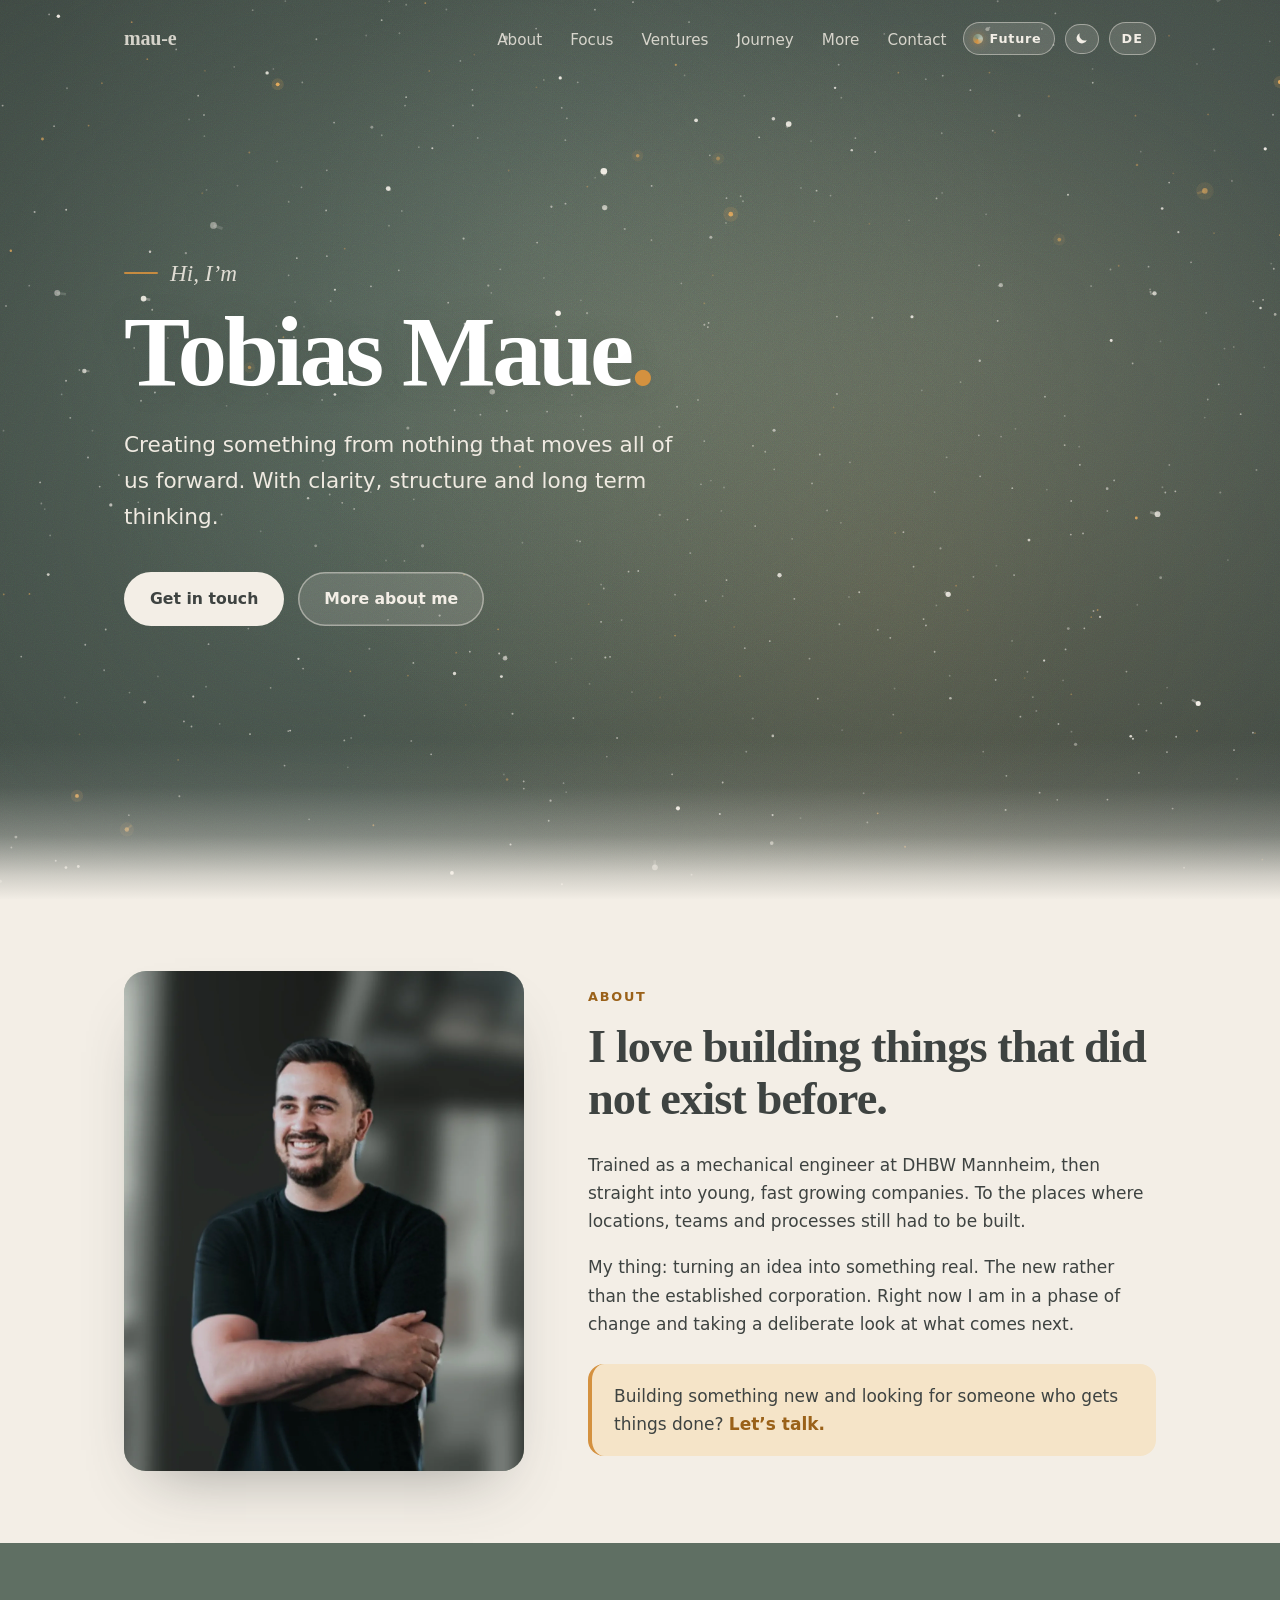
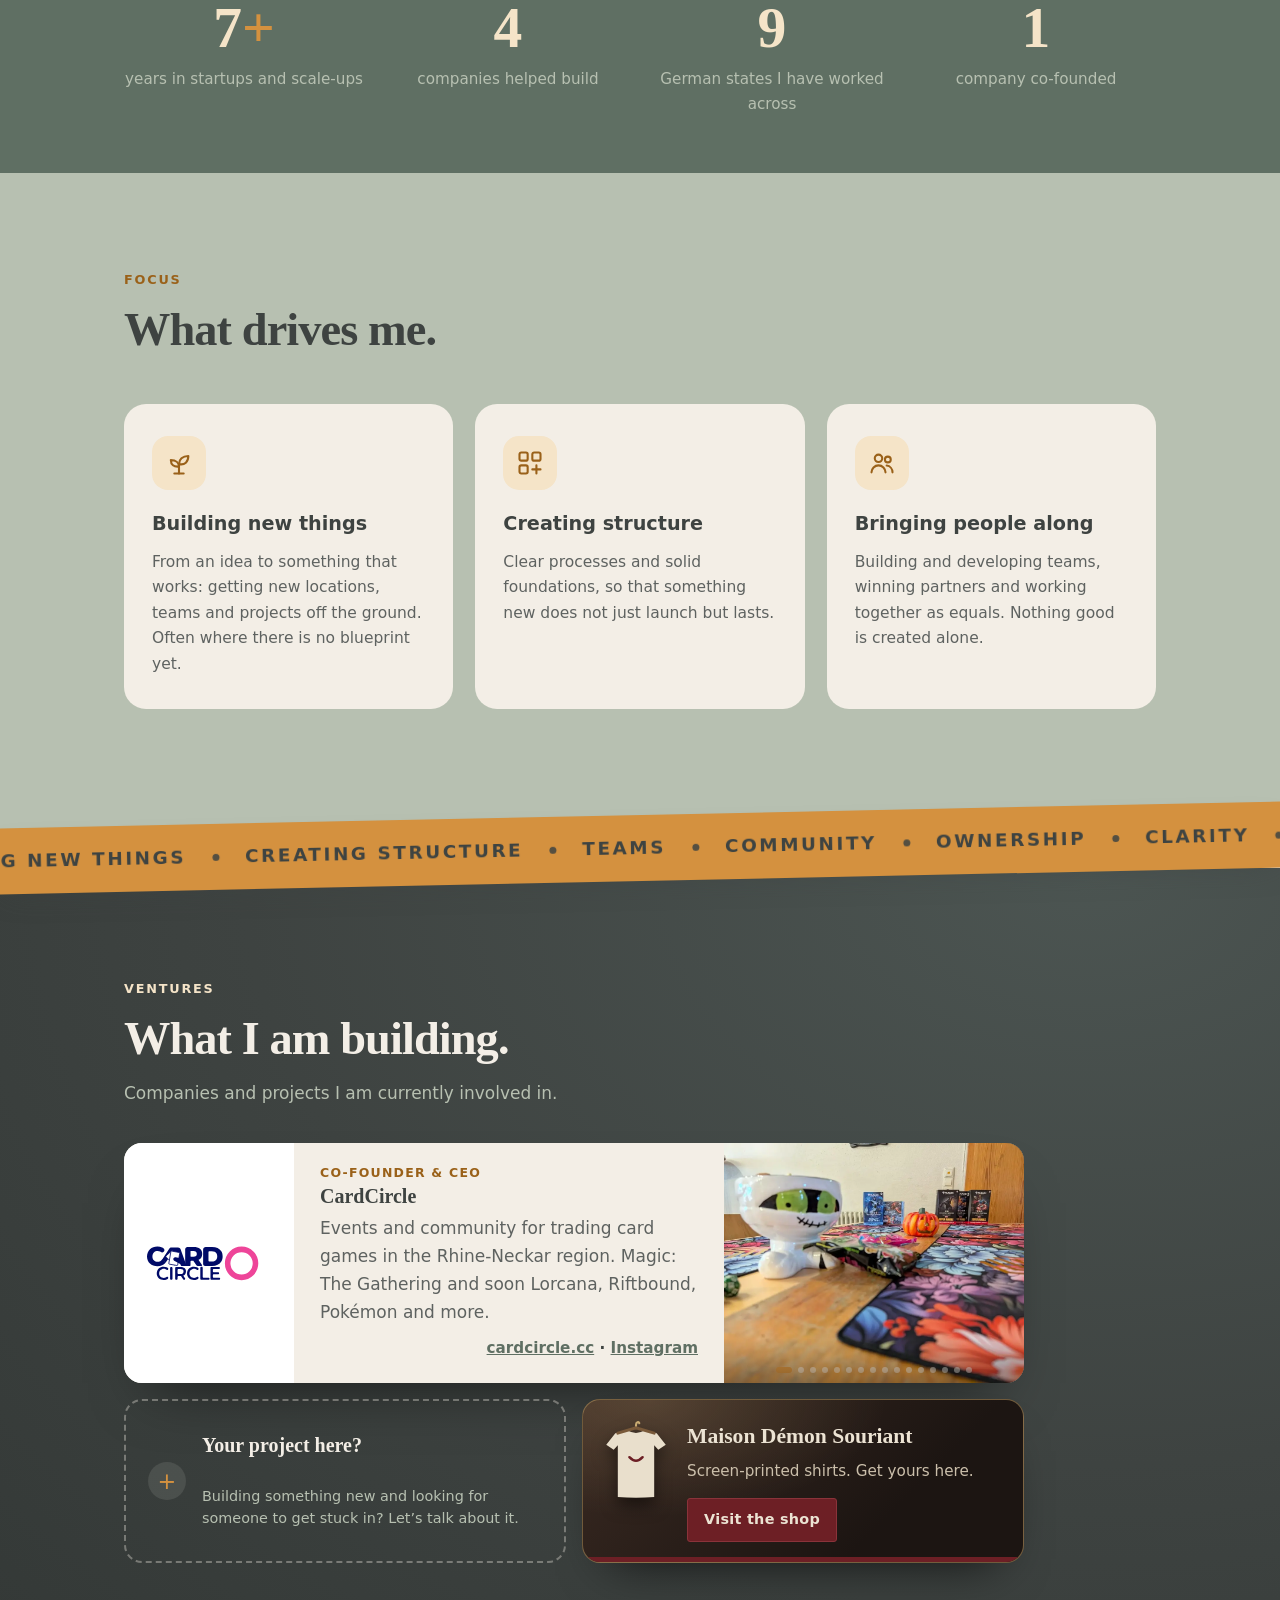
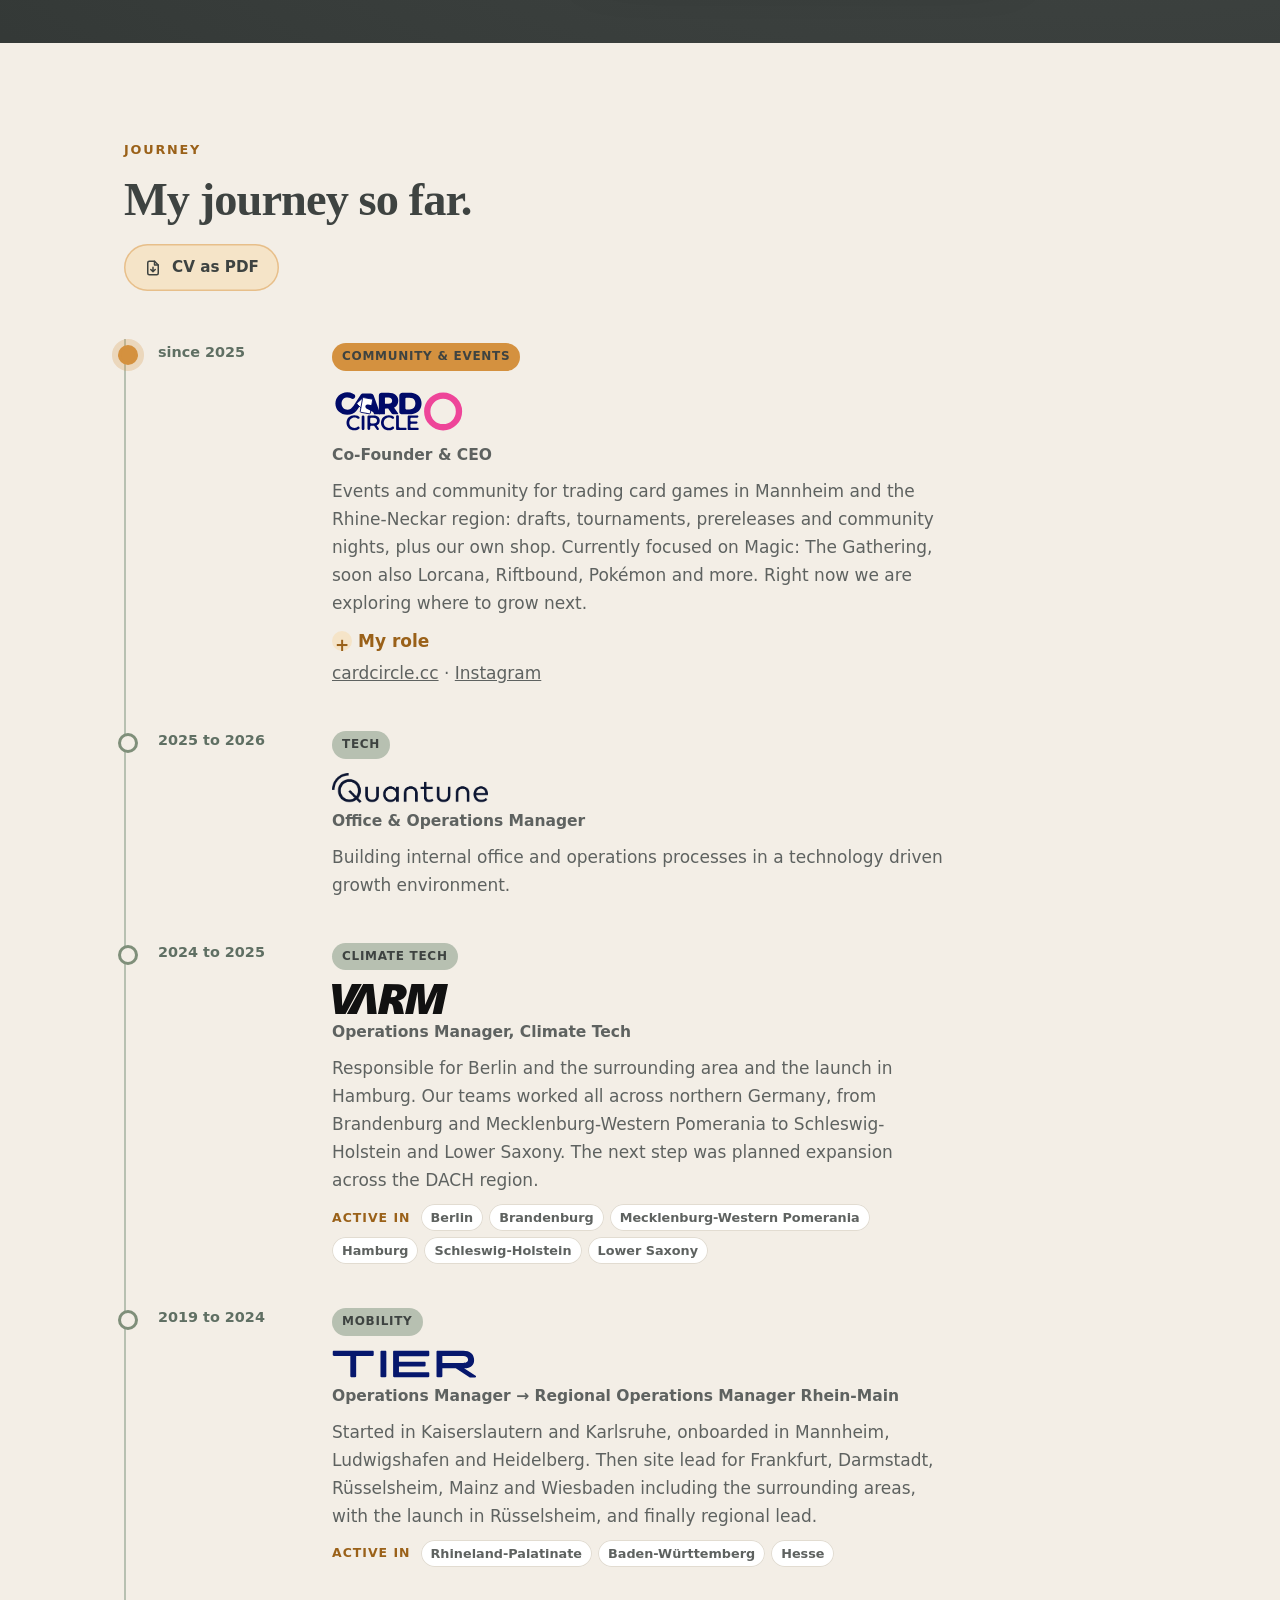
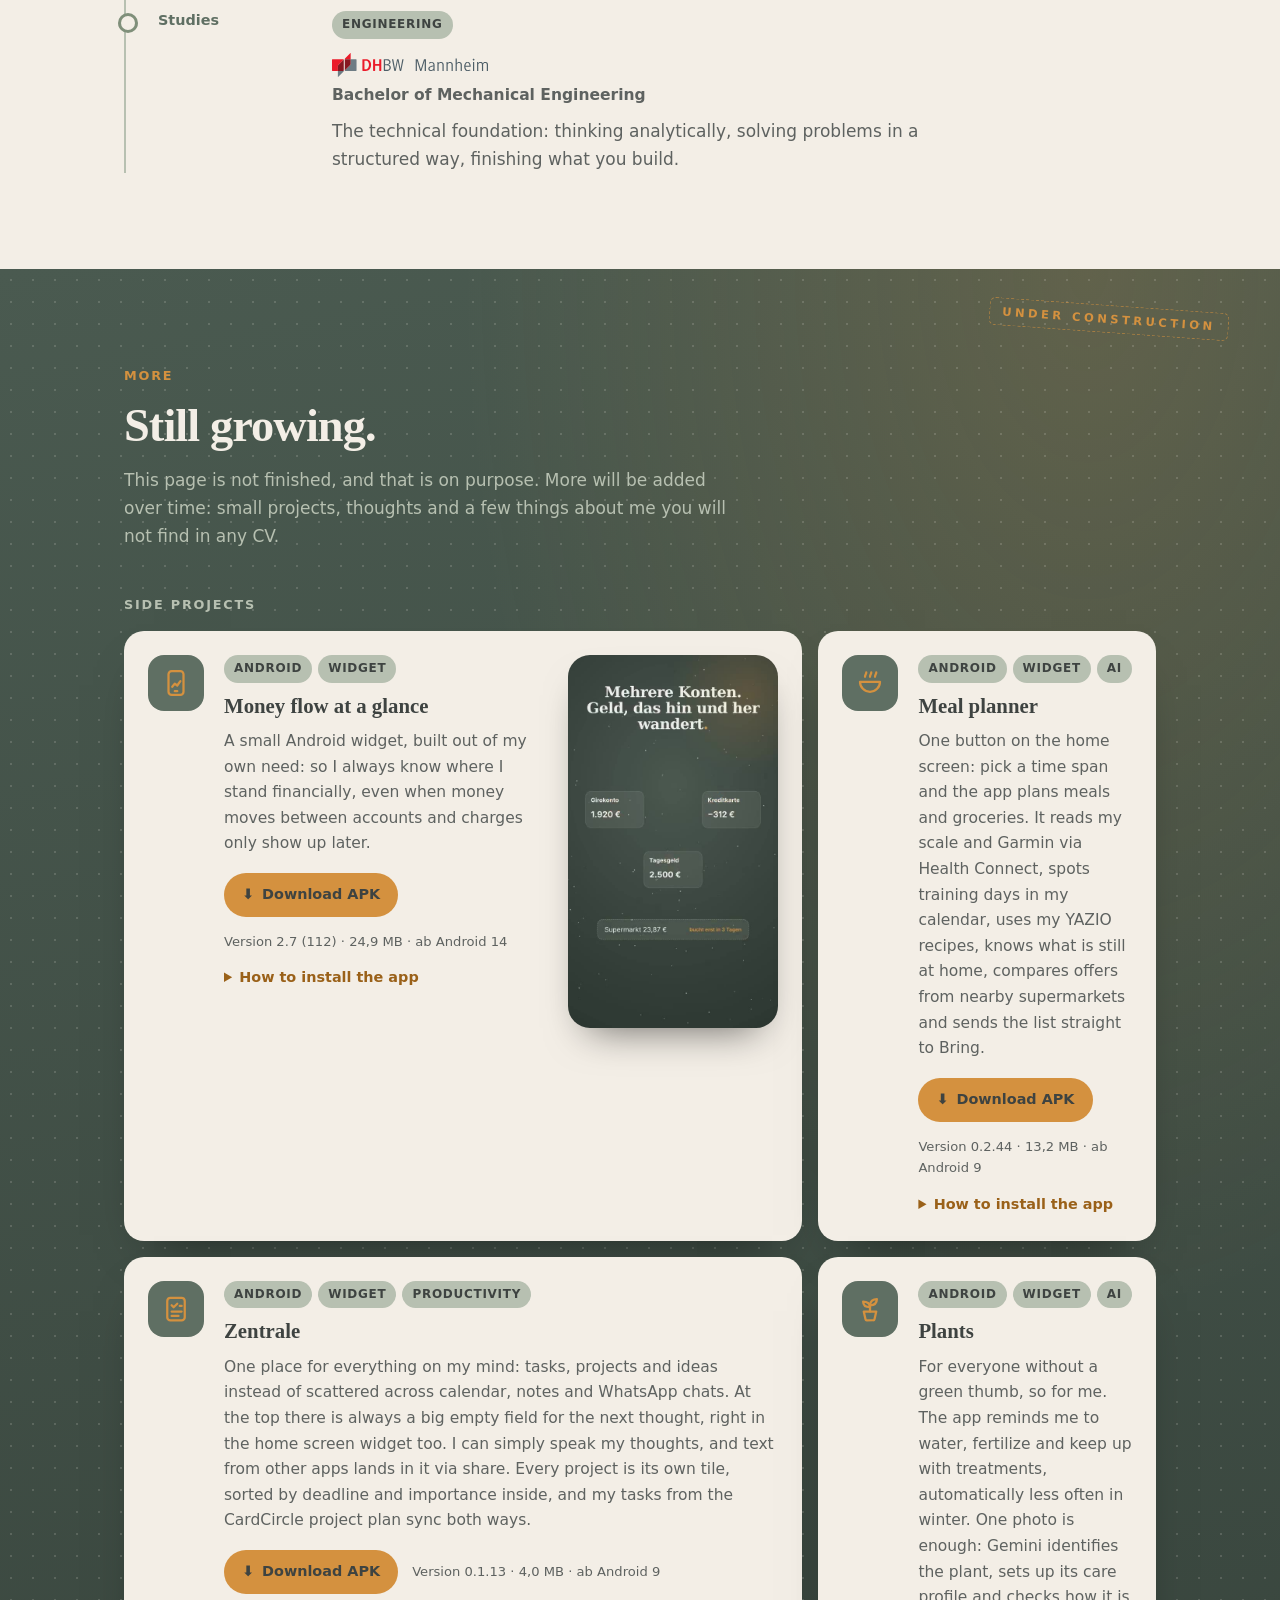
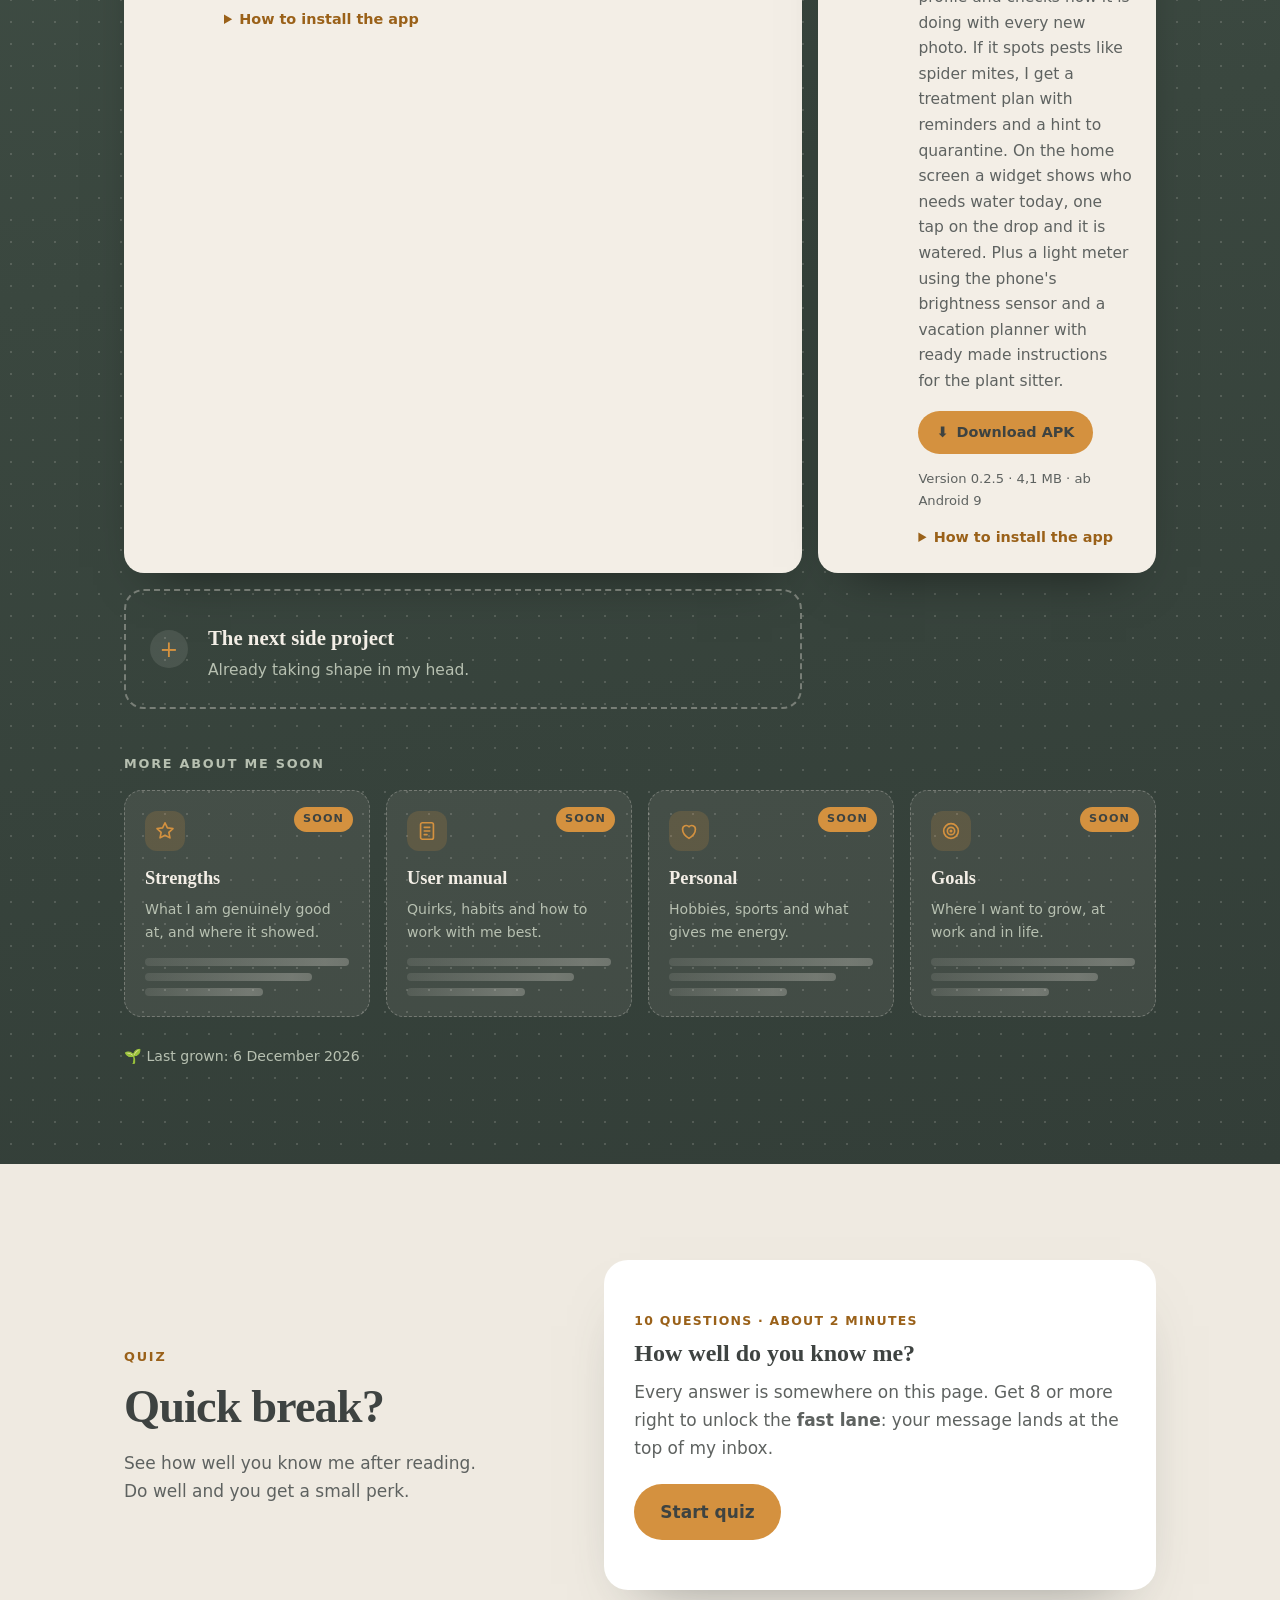
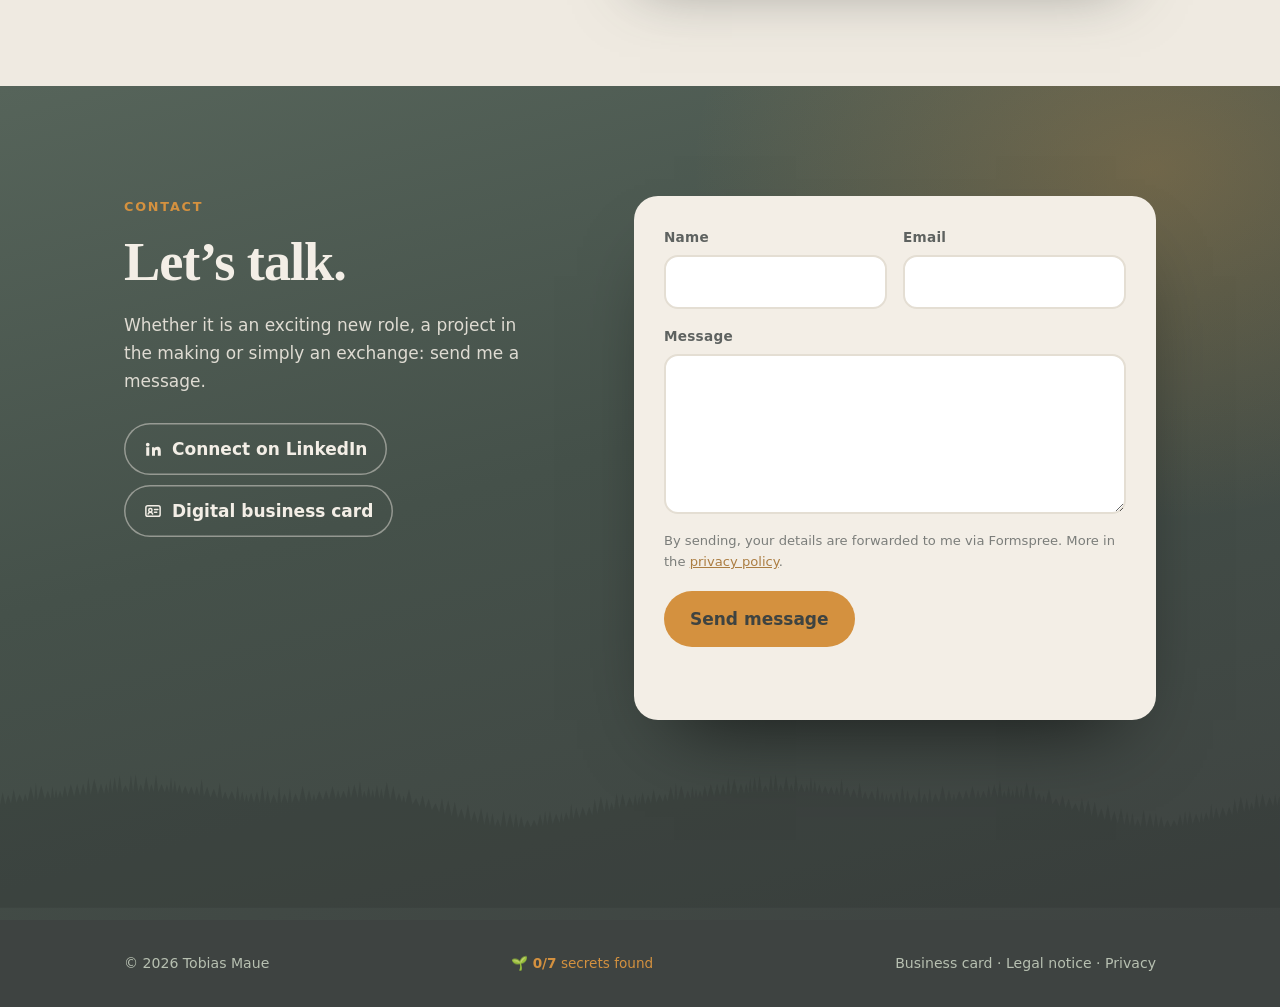
==== commit 99c7fd99: "Pflanzen: Beschreibung um Lichtmesser und Urlaubsplaner ergänzt Co-Authored-By: Claude Opus 5.5 <nor" ====
--- a/index.html
+++ b/index.html
@@ -1251,7 +1251,7 @@
             <div class="side-body">
               <div class="side-tags"><span class="chip">Android</span><span class="chip">Widget</span><span class="chip">KI</span></div>
               <h4>Pflanzen</h4>
-              <p>Für alle ohne grünen Daumen, also für mich. Die App erinnert ans Gießen, Düngen und an laufende Behandlungen, im Winter automatisch seltener. Ein Foto genügt: Gemini erkennt die Pflanze, legt ihr Pflegeprofil an und prüft bei jedem neuen Foto, wie es ihr geht. Entdeckt es Schädlinge wie Spinnmilben, gibt es einen Behandlungsplan mit Erinnerungen und den Hinweis auf Quarantäne. Auf dem Homescreen zeigt ein Widget, wer heute Wasser braucht, ein Tipp auf den Tropfen und sie ist gegossen.</p>
+              <p>Für alle ohne grünen Daumen, also für mich. Die App erinnert ans Gießen, Düngen und an laufende Behandlungen, im Winter automatisch seltener. Ein Foto genügt: Gemini erkennt die Pflanze, legt ihr Pflegeprofil an und prüft bei jedem neuen Foto, wie es ihr geht. Entdeckt es Schädlinge wie Spinnmilben, gibt es einen Behandlungsplan mit Erinnerungen und den Hinweis auf Quarantäne. Auf dem Homescreen zeigt ein Widget, wer heute Wasser braucht, ein Tipp auf den Tropfen und sie ist gegossen. Dazu ein Lichtmesser über den Helligkeitssensor des Handys und ein Urlaubsplaner mit fertiger Anleitung für den Pflanzensitter.</p>
               <div class="dl-row">
                 <a class="btn side-btn" id="pf-dl" onclick="window.mauTrack('APK heruntergeladen', { app: 'pflanzen', version: this.dataset.version || '0.1' })" href="https://github.com/mauetobias/mau-e/releases" download type="application/vnd.android.package-archive"><span aria-hidden="true">⬇</span> <span>APK herunterladen</span></a>
                 <span class="dl-meta" id="pf-meta">Version 0.1 · ab Android 9 · frühe Version</span>
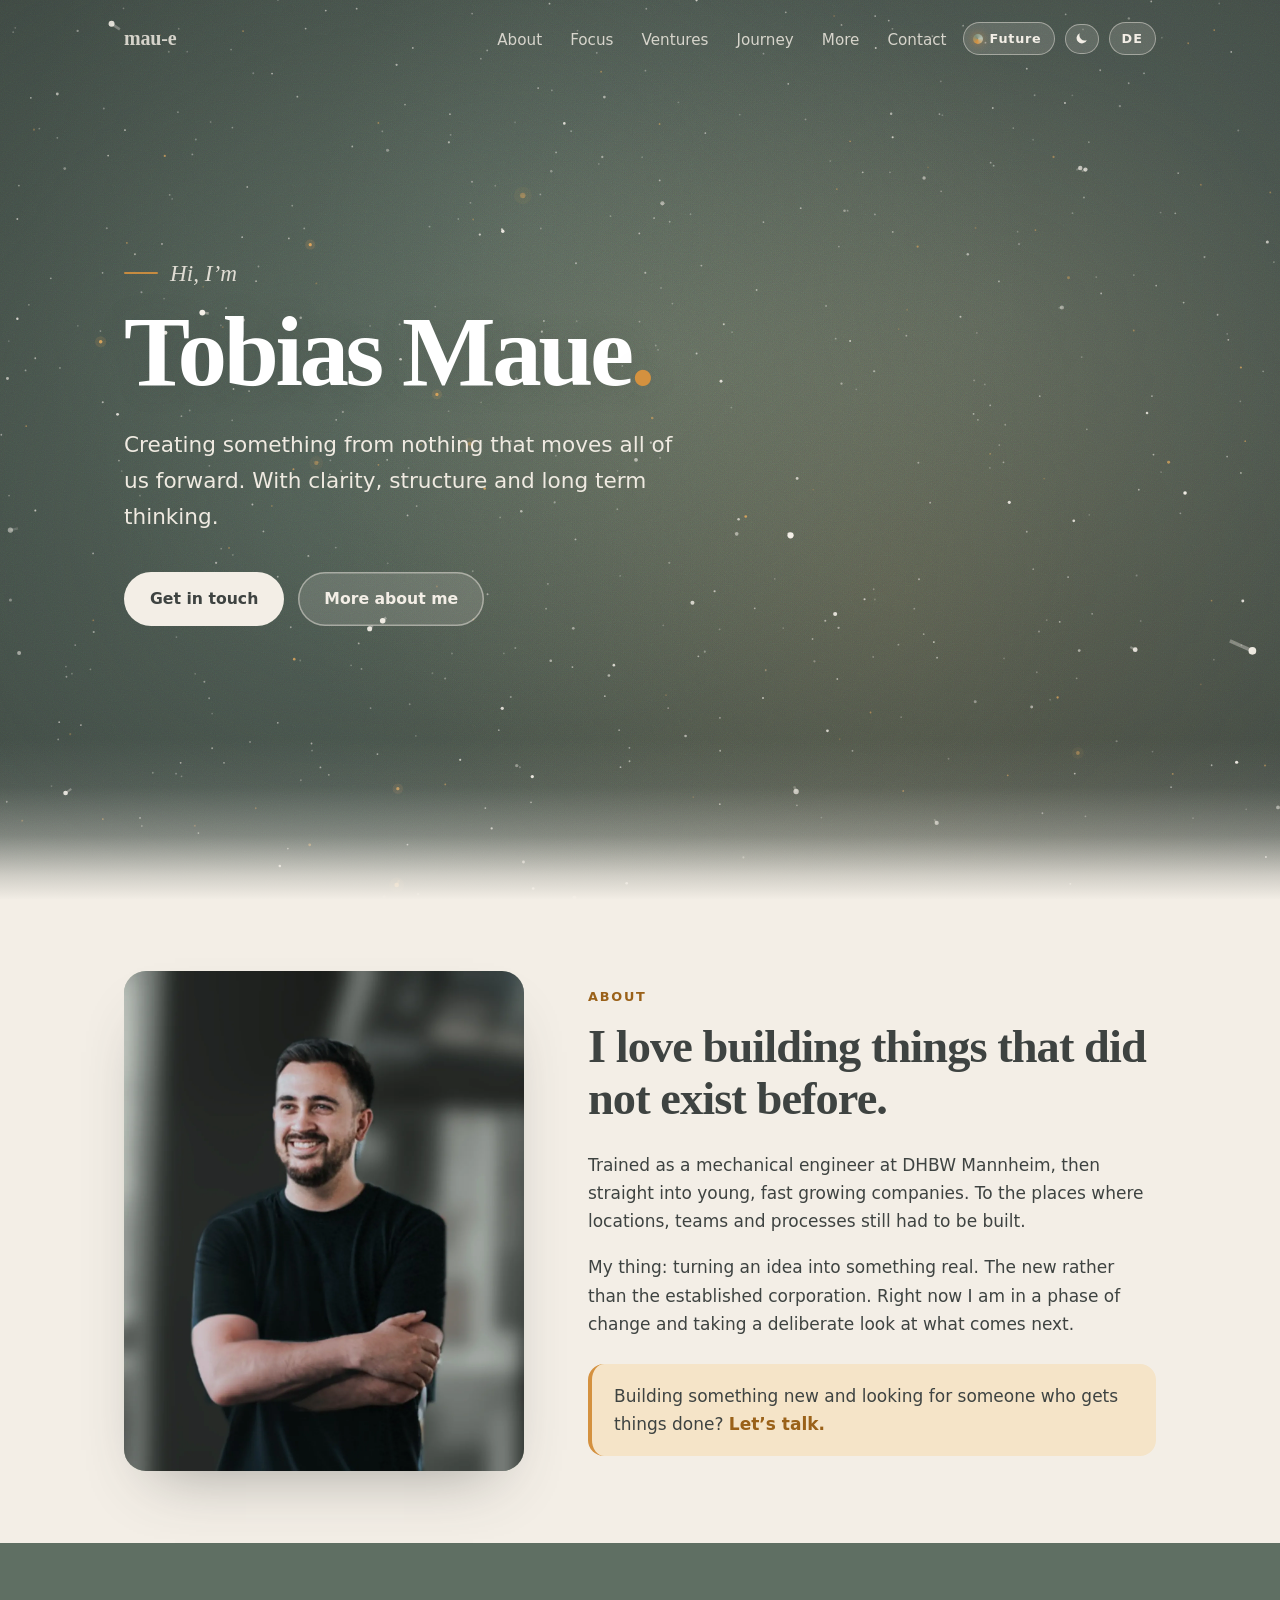
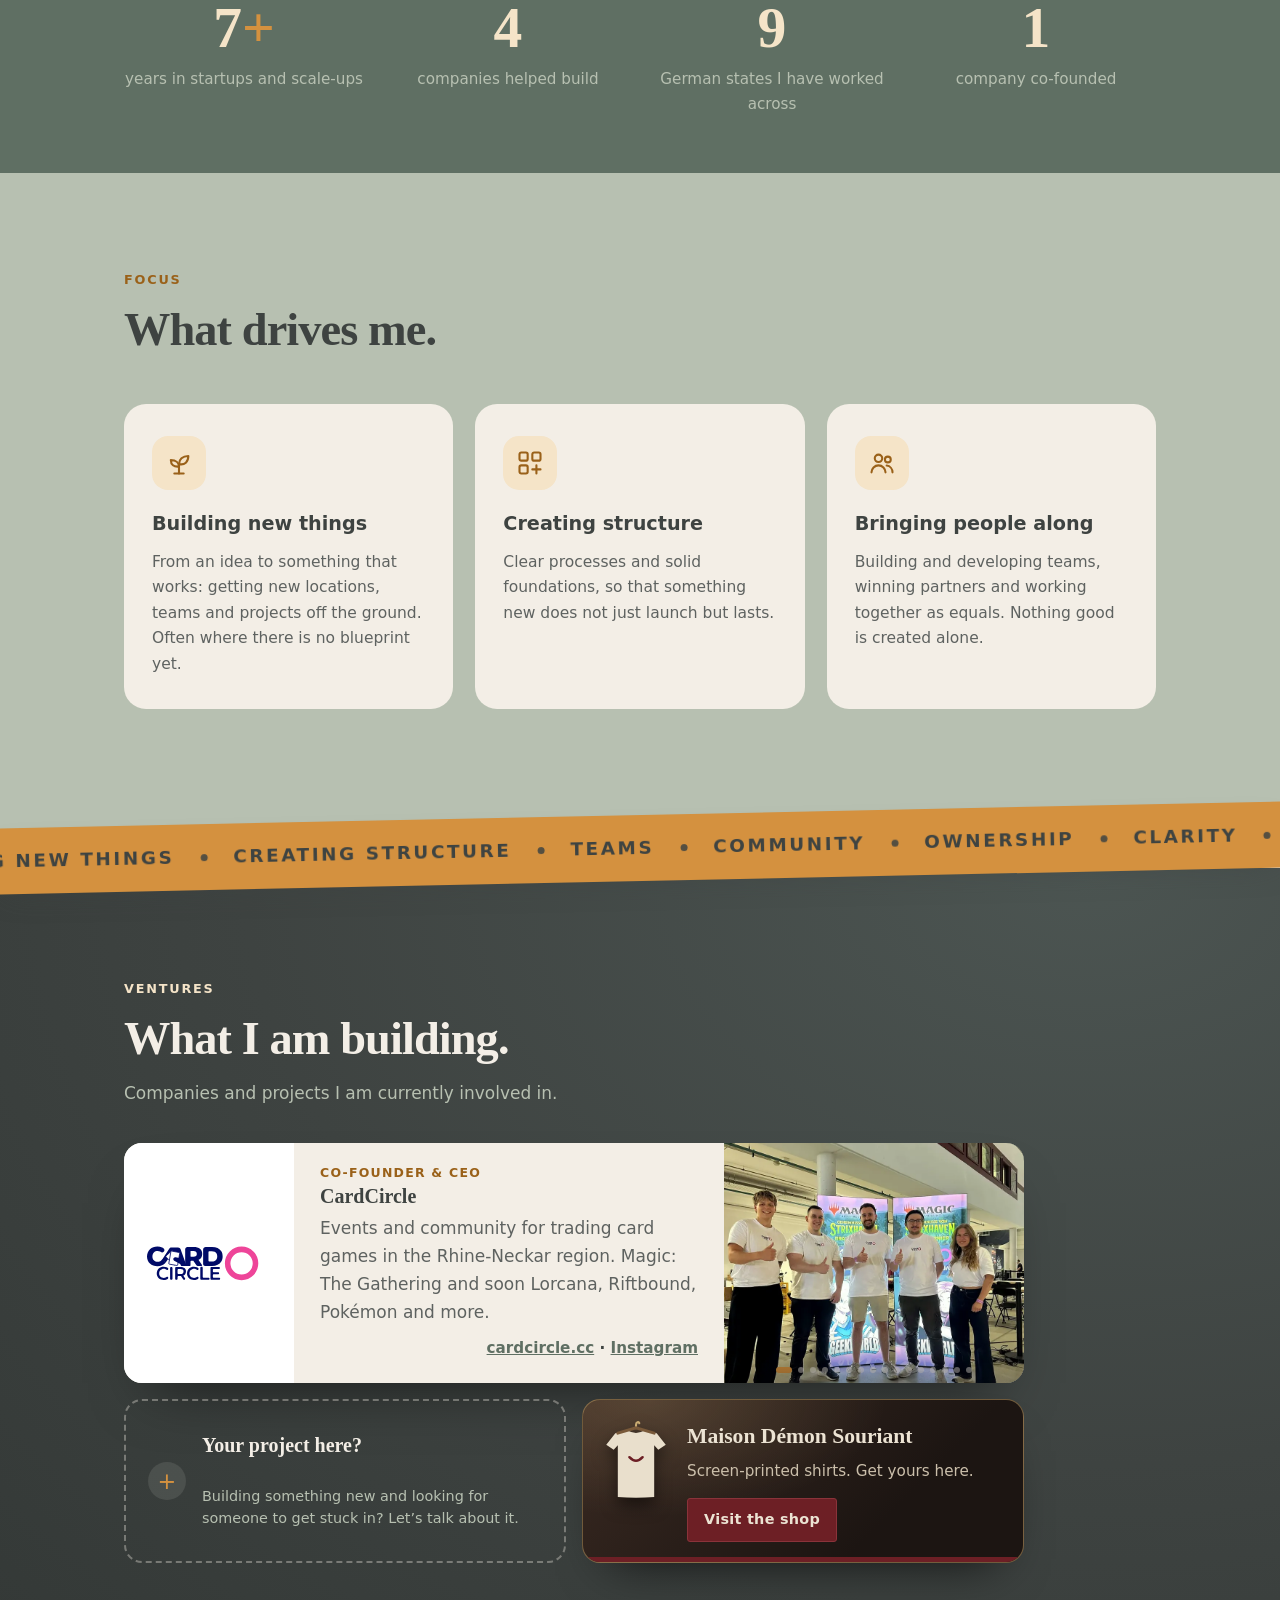
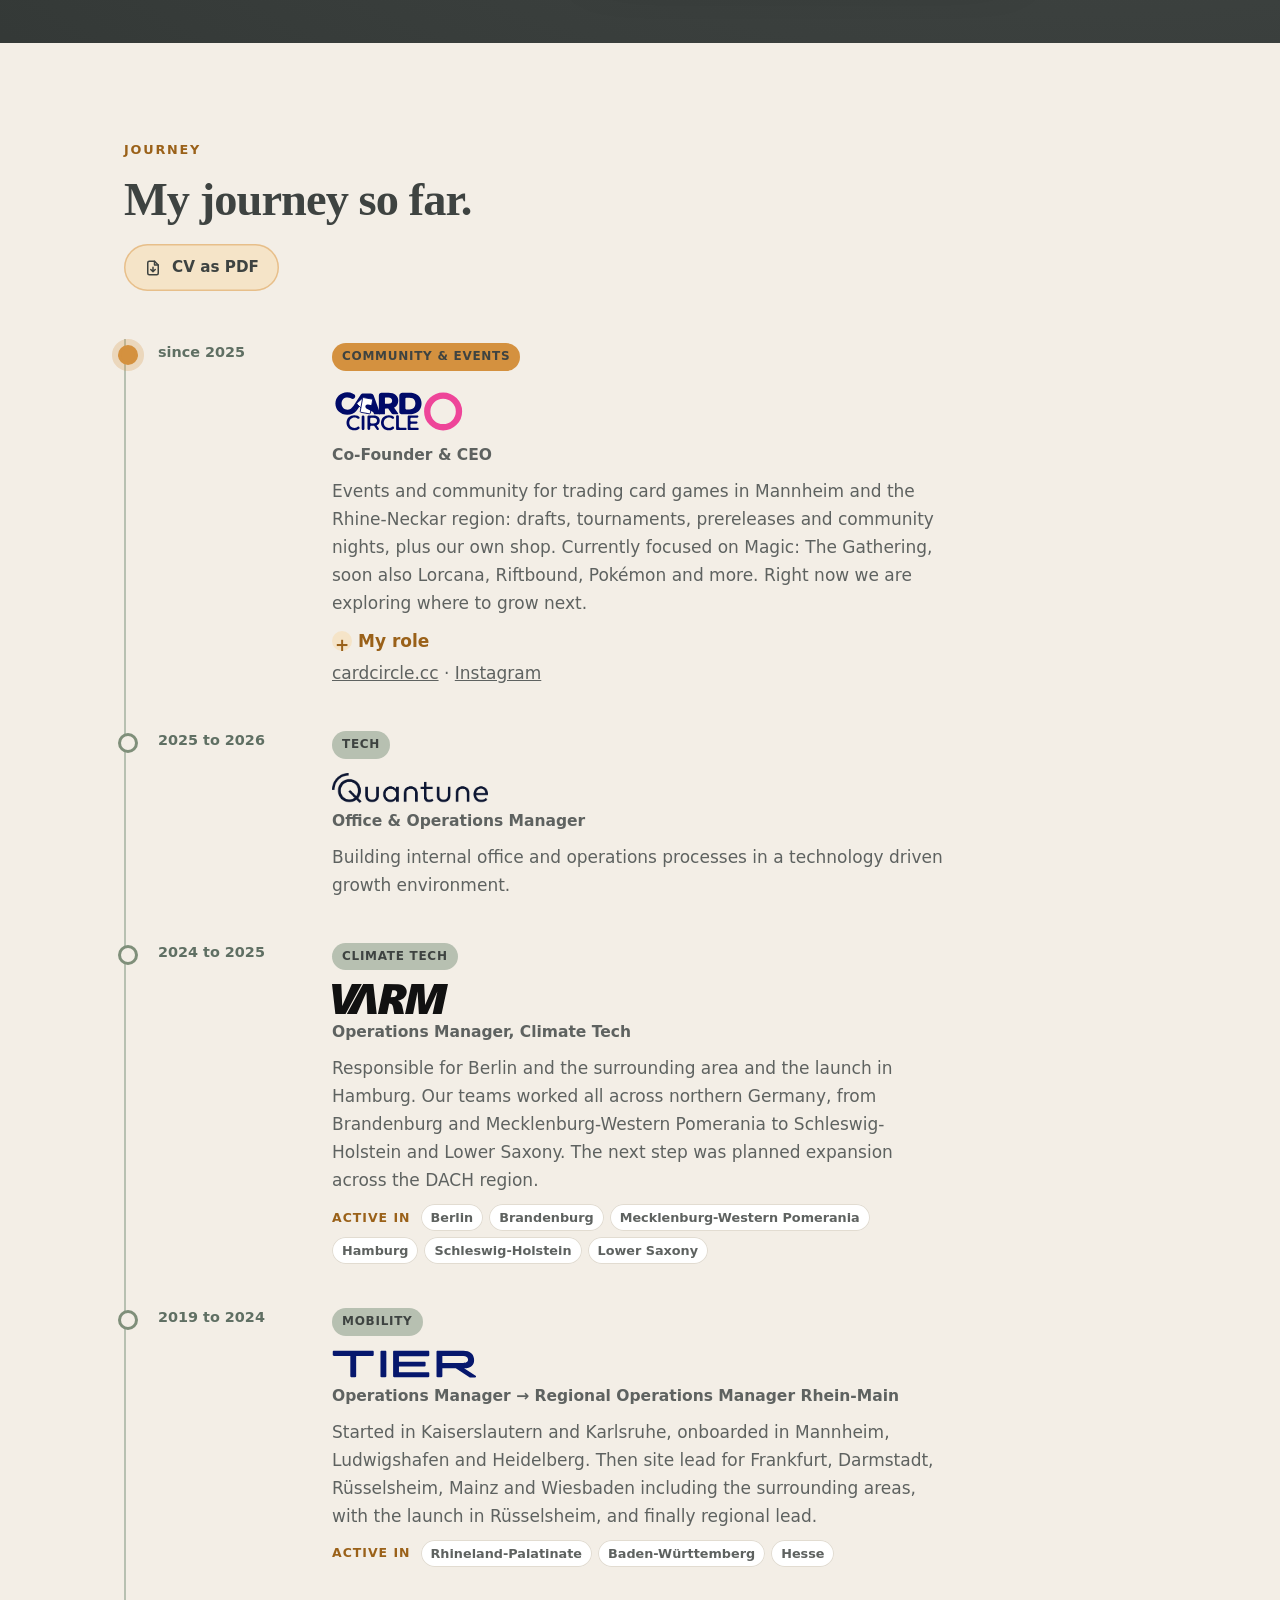
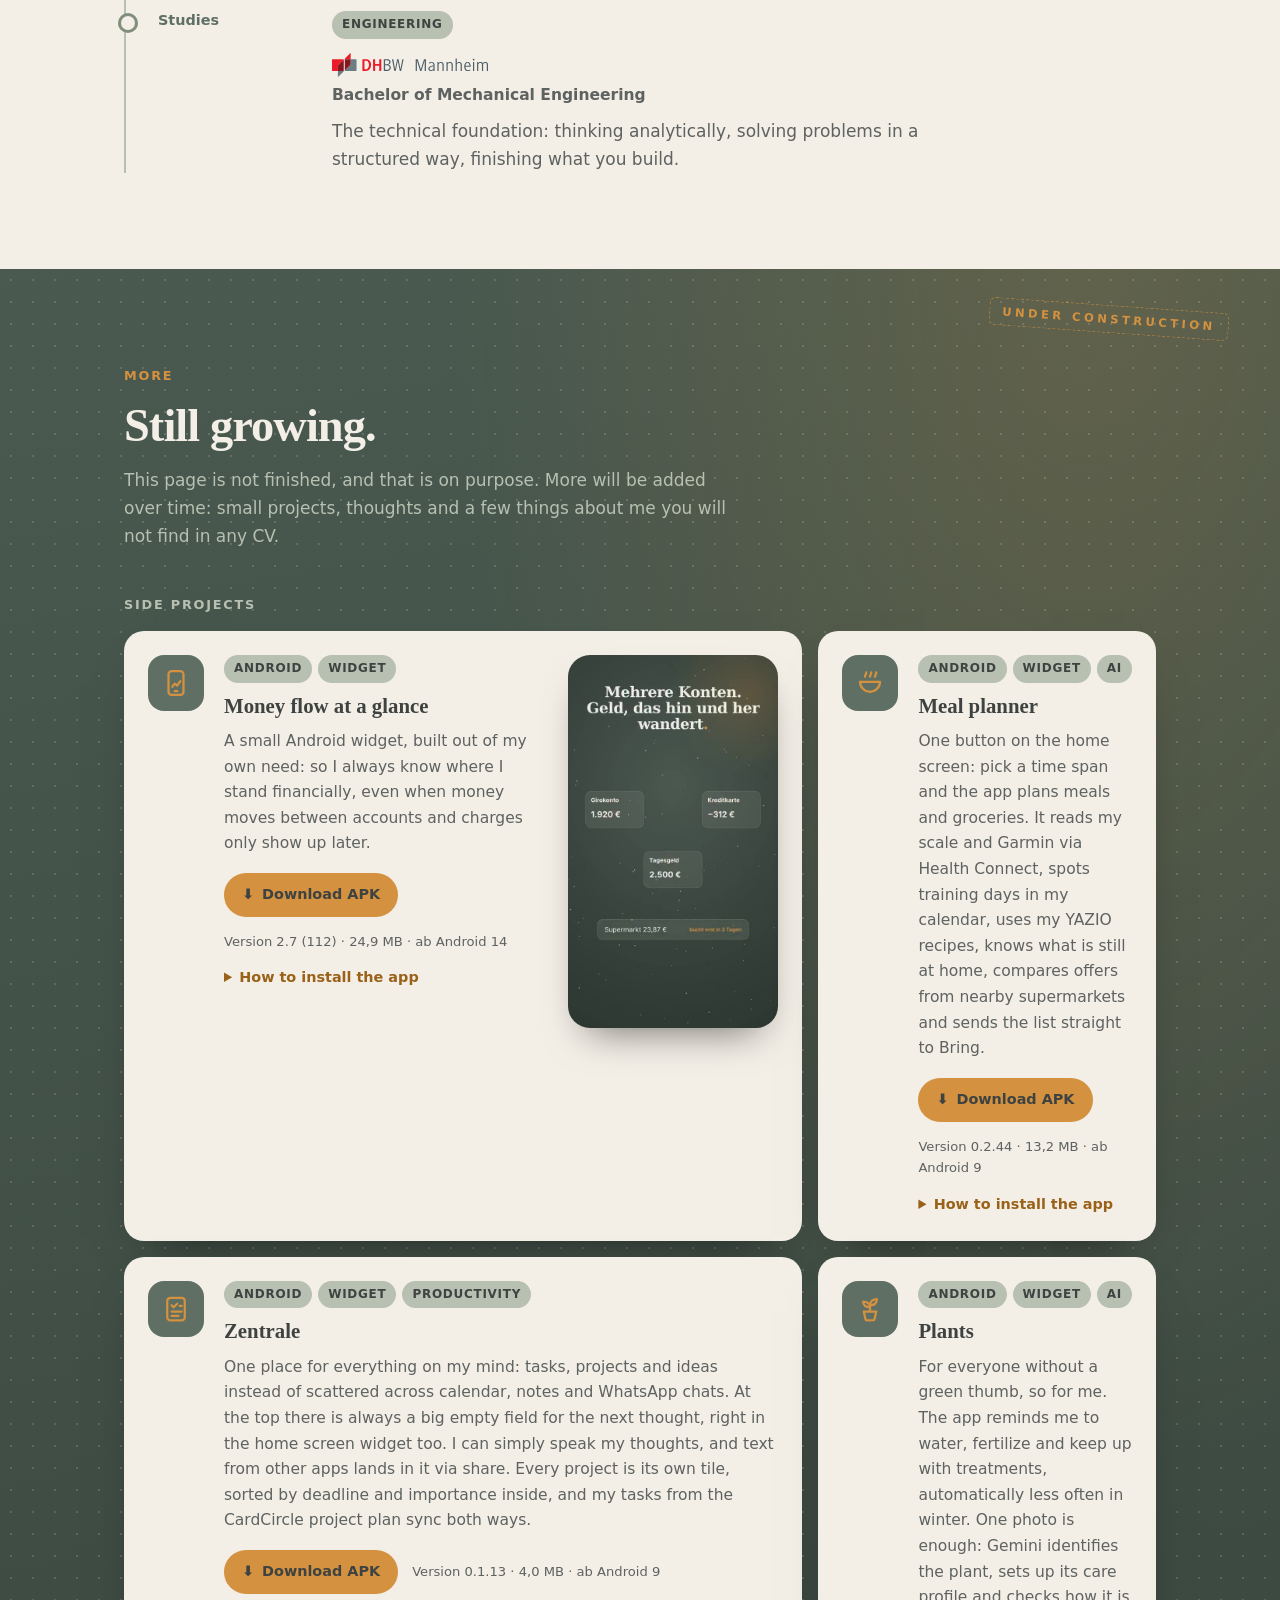
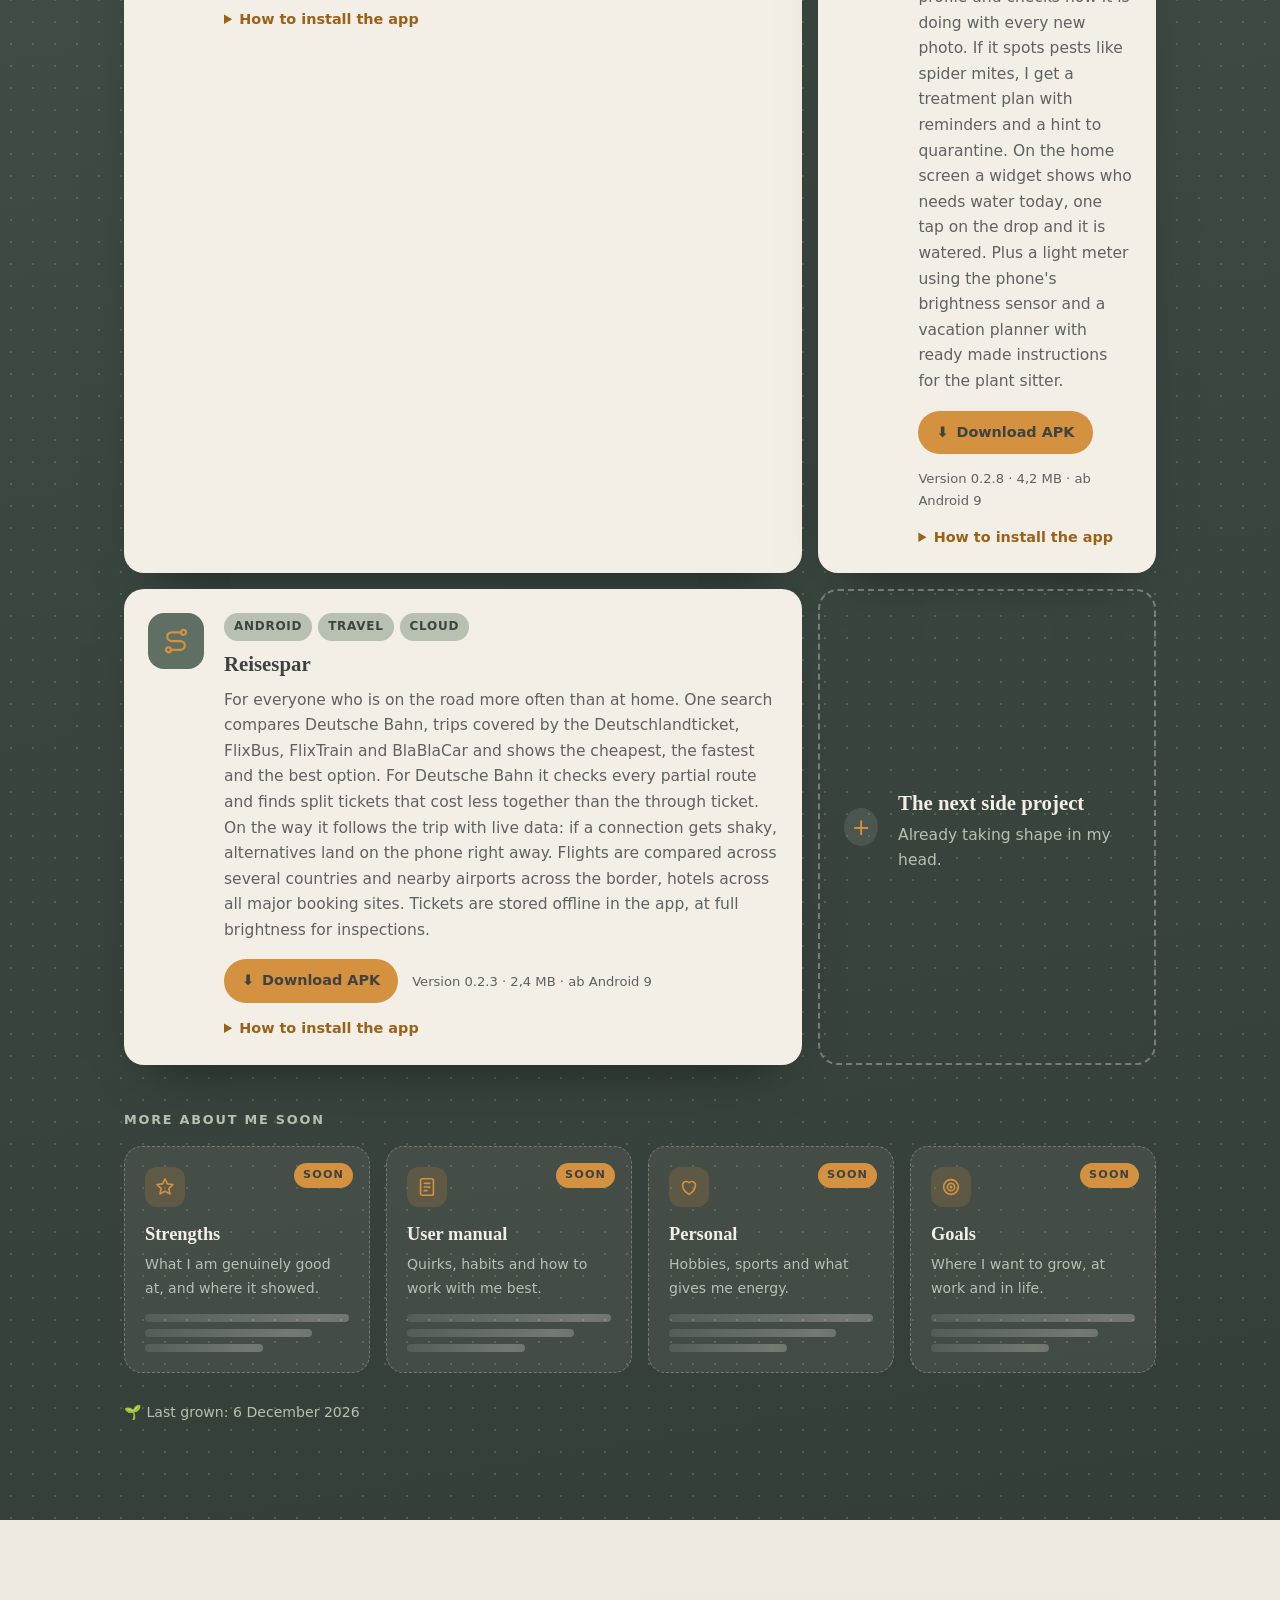
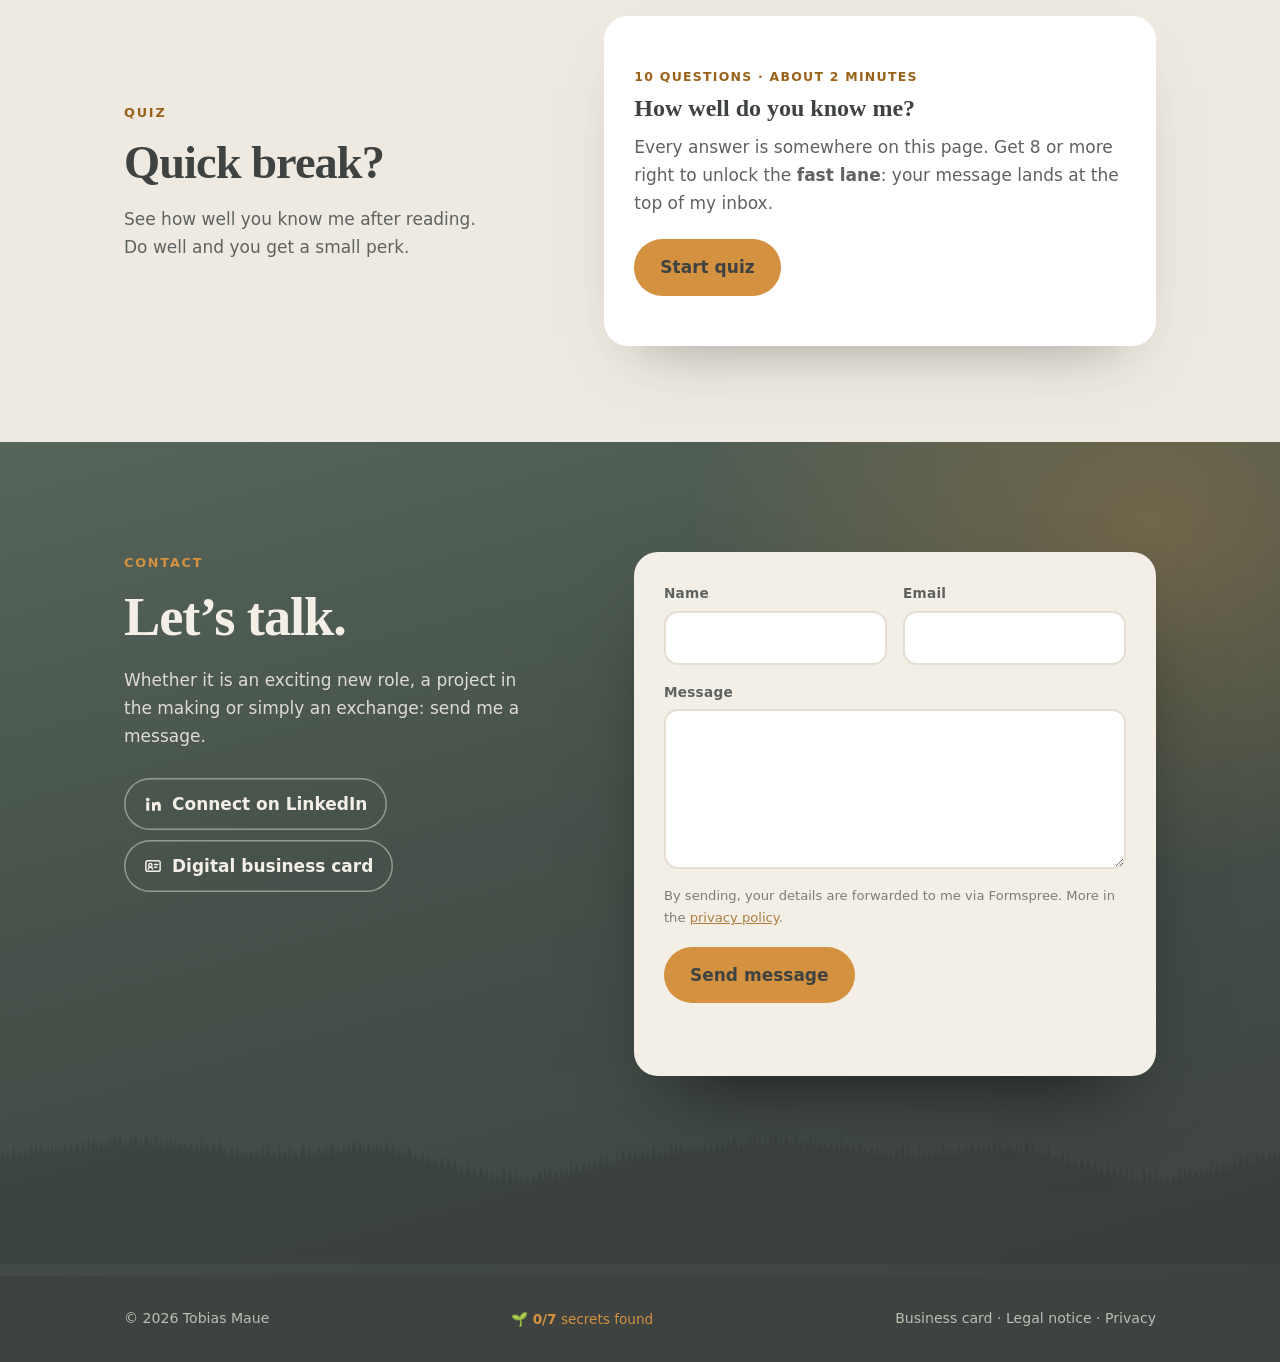
==== commit a365a5de: "Reisespar als neues Side Project mit Download Co-Authored-By: Claude Opus 5.5 <noreply@anthropic.com" ====
--- a/index.html
+++ b/index.html
@@ -1265,6 +1265,30 @@
                 </ol>
                 <p>Pflanzen, Fotos und Tagebuch bleiben auf deinem Handy und landen nur in deiner eigenen Android-Sicherung. Fotos gehen ausschließlich an Gemini, wenn du einen Check startest.</p>
                 <p class="sha">SHA-256: <code id="pf-sha">folgt mit dem ersten Build</code></p>
+              </details>
+            </div>
+          </article>
+          <article class="side-card reveal">
+            <div class="side-ic" aria-hidden="true">
+              <svg viewBox="0 0 24 24" fill="none" stroke="currentColor" stroke-width="1.8" stroke-linecap="round" stroke-linejoin="round"><circle cx="6" cy="19" r="2"/><circle cx="18" cy="5" r="2"/><path d="M8 19h7.5a3.5 3.5 0 0 0 0-7h-7a3.5 3.5 0 0 1 0-7H16"/></svg>
+            </div>
+            <div class="side-body">
+              <div class="side-tags"><span class="chip">Android</span><span class="chip">Reisen</span><span class="chip">Cloud</span></div>
+              <h4>Reisespar</h4>
+              <p>Für alle, die öfter unterwegs sind als zu Hause. Eine Suche vergleicht Bahn, Fahrten mit dem Deutschlandticket, FlixBus, FlixTrain und BlaBlaCar und zeigt den günstigsten, den schnellsten und den besten Weg. Bei der Bahn prüft sie jede Teilstrecke und findet Teiltickets, die zusammen weniger kosten als das durchgehende Ticket. Unterwegs begleitet sie die Fahrt mit Echtzeitdaten: Wackelt ein Anschluss, kommen sofort Alternativen aufs Handy. Flüge vergleicht sie über mehrere Länder und Flughäfen im Grenzgebiet, Hotels über alle großen Portale. Tickets liegen offline in der App, mit voller Helligkeit für die Kontrolle.</p>
+              <div class="dl-row">
+                <a class="btn side-btn" id="rs-dl" onclick="window.mauTrack('APK heruntergeladen', { app: 'reisespar', version: this.dataset.version || '0.2' })" href="https://github.com/mauetobias/mau-e/releases" download type="application/vnd.android.package-archive"><span aria-hidden="true">⬇</span> <span>APK herunterladen</span></a>
+                <span class="dl-meta" id="rs-meta">Version 0.2 · ab Android 9 · frühe Version</span>
+              </div>
+              <details class="dl-help">
+                <summary>So installierst du die App</summary>
+                <ol>
+                  <li>APK auf dem Android-Handy herunterladen und antippen, Installation aus dieser Quelle einmal erlauben.</li>
+                  <li>Unter „Mehr“ BahnCard und Deutschlandticket eintragen.</li>
+                  <li>Bei einer Bahnverbindung auf „Fahrt begleiten“ tippen und Benachrichtigungen erlauben.</li>
+                </ol>
+                <p>Die Suche läuft über meinen eigenen Server, deshalb braucht die App einen Zugangscode. Tickets und Einstellungen bleiben auf deinem Handy.</p>
+                <p class="sha">SHA-256: <code id="rs-sha">folgt mit dem ersten Build</code></p>
               </details>
             </div>
           </article>
@@ -1671,7 +1695,7 @@
       els.forEach(function (e, i) { e.style.transitionDelay = (e.classList.contains('card') || e.classList.contains('stat') ? (i % 4) * 90 : 0) + 'ms'; io.observe(e); });
     })();
   </script>
-  <script src="i18n.js?v=18"></script>
+  <script src="i18n.js?v=19"></script>
   <script>
     (function () {
       var el = document.getElementById('last-grown'); if (!el) return;
@@ -1731,6 +1755,14 @@
     if (meta) meta.textContent = 'Version ' + a.version + ' · ' + a.size + ' · ab Android 9';
     if (sha && a.sha256) sha.textContent = a.sha256;
   }).catch(function () {});
+  // Reisespar: data/reisespar.json wird bei jedem Build automatisch aktualisiert
+  fetch('data/reisespar.json', { cache: 'no-cache' }).then(function (r) { return r.ok ? r.json() : null; }).then(function (a) {
+    if (!a || !a.url) return;
+    var dl = document.getElementById('rs-dl'), meta = document.getElementById('rs-meta'), sha = document.getElementById('rs-sha');
+    if (dl) { dl.href = a.url; dl.dataset.version = a.version; }
+    if (meta) meta.textContent = 'Version ' + a.version + ' · ' + a.size + ' · ab Android 9';
+    if (sha && a.sha256) sha.textContent = a.sha256;
+  }).catch(function () {});
 </script>
 </body>
 </html>
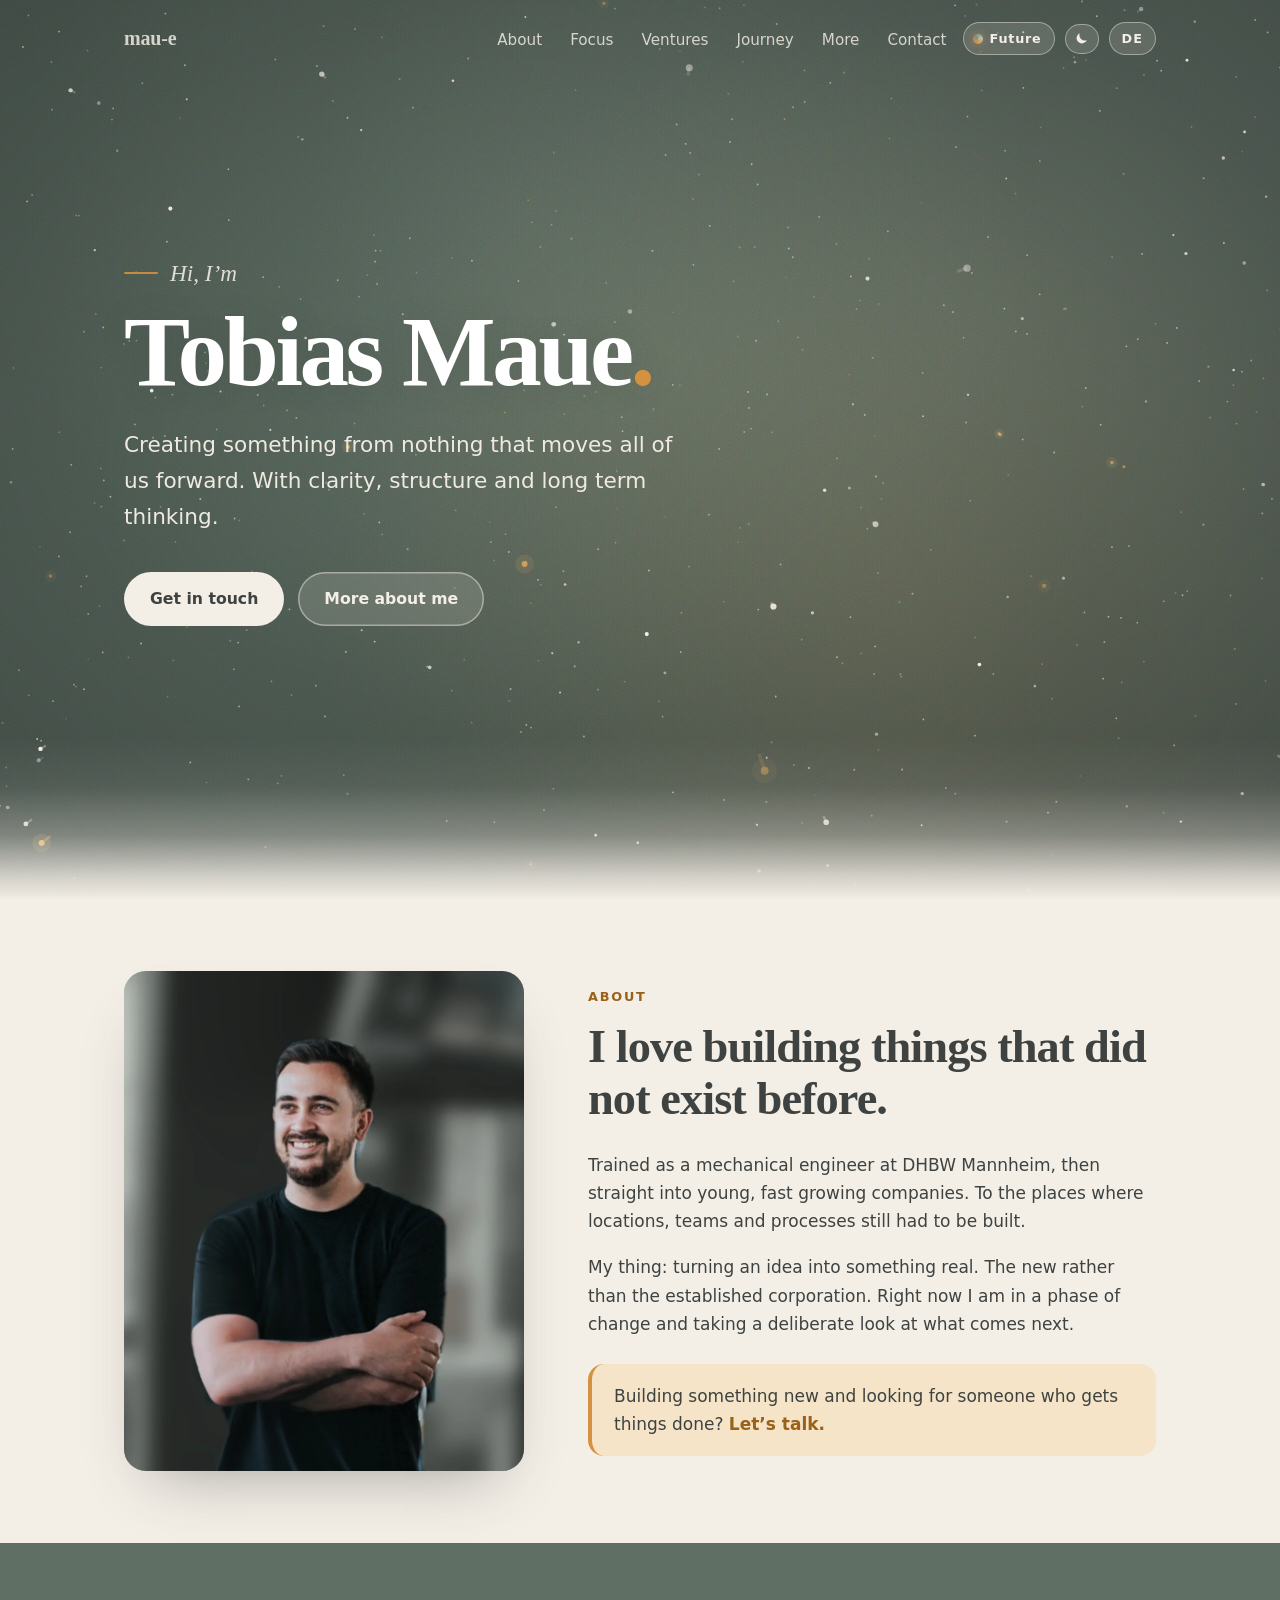
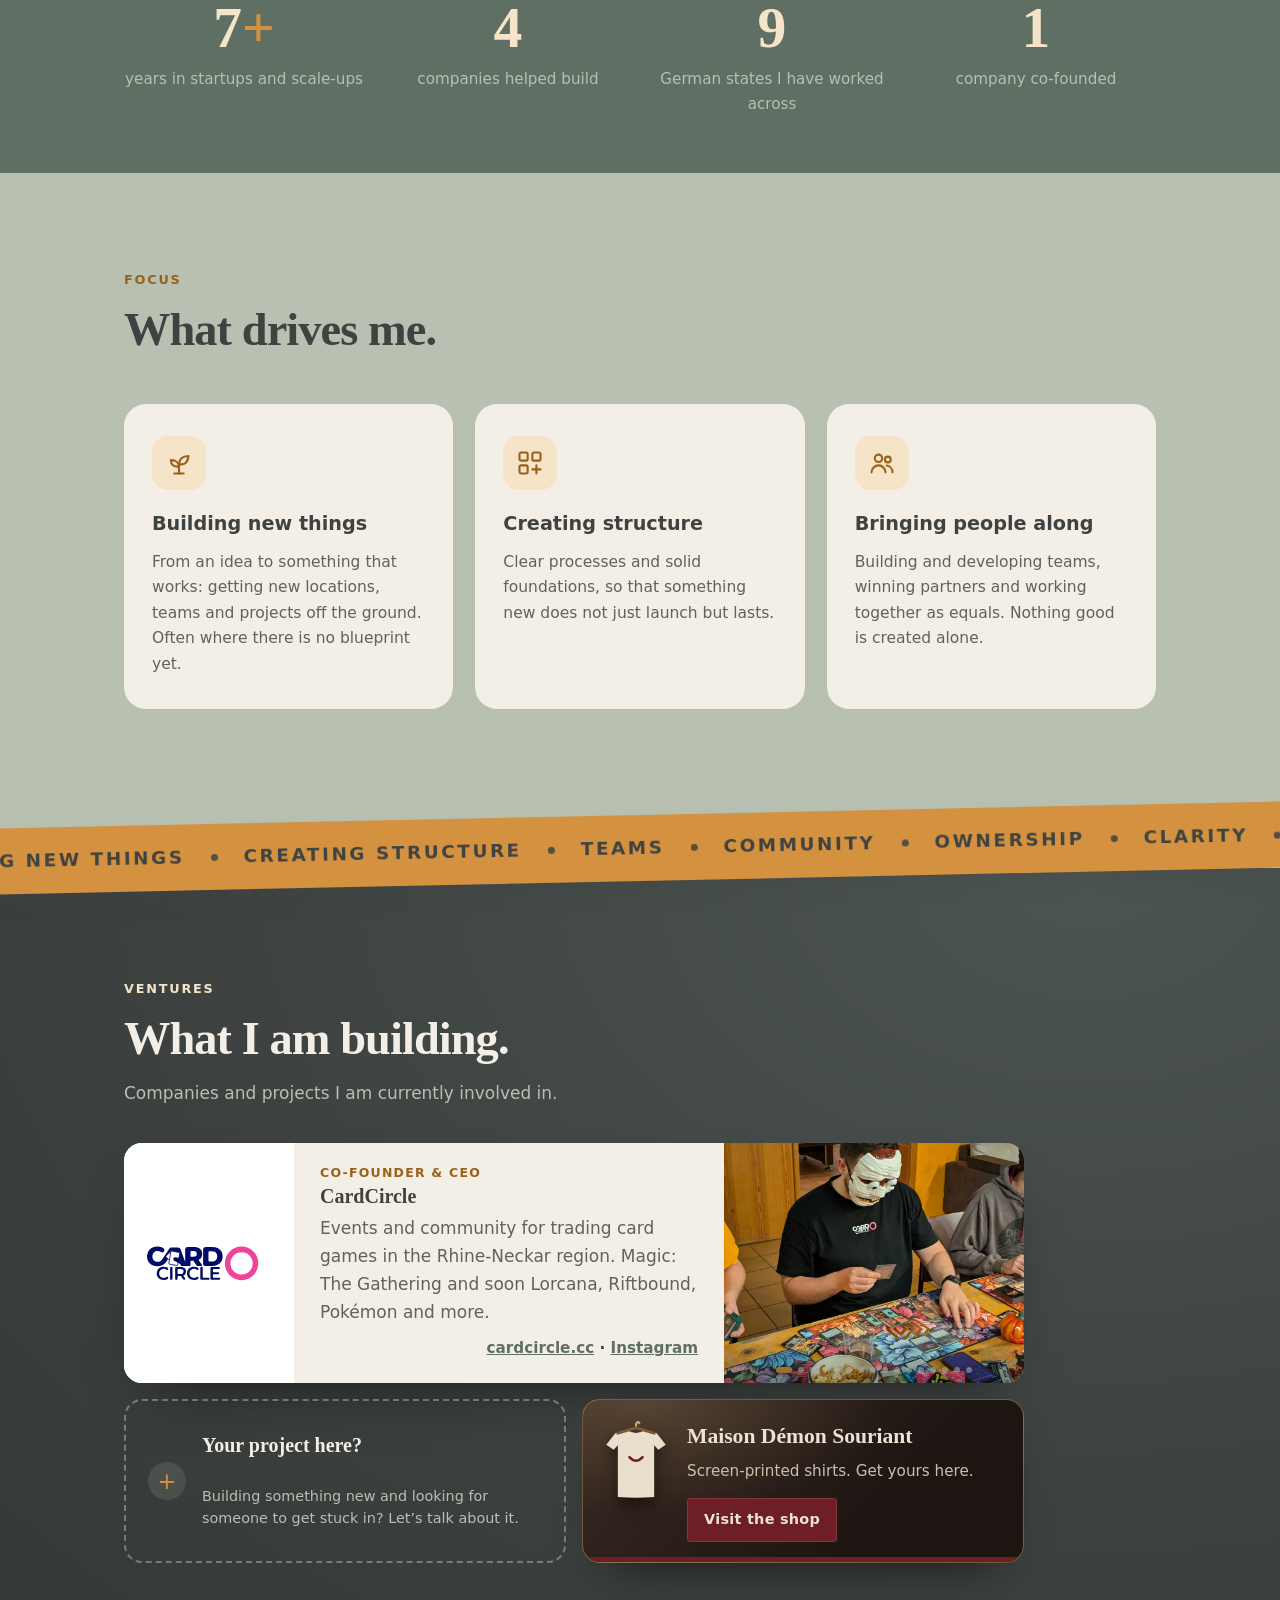
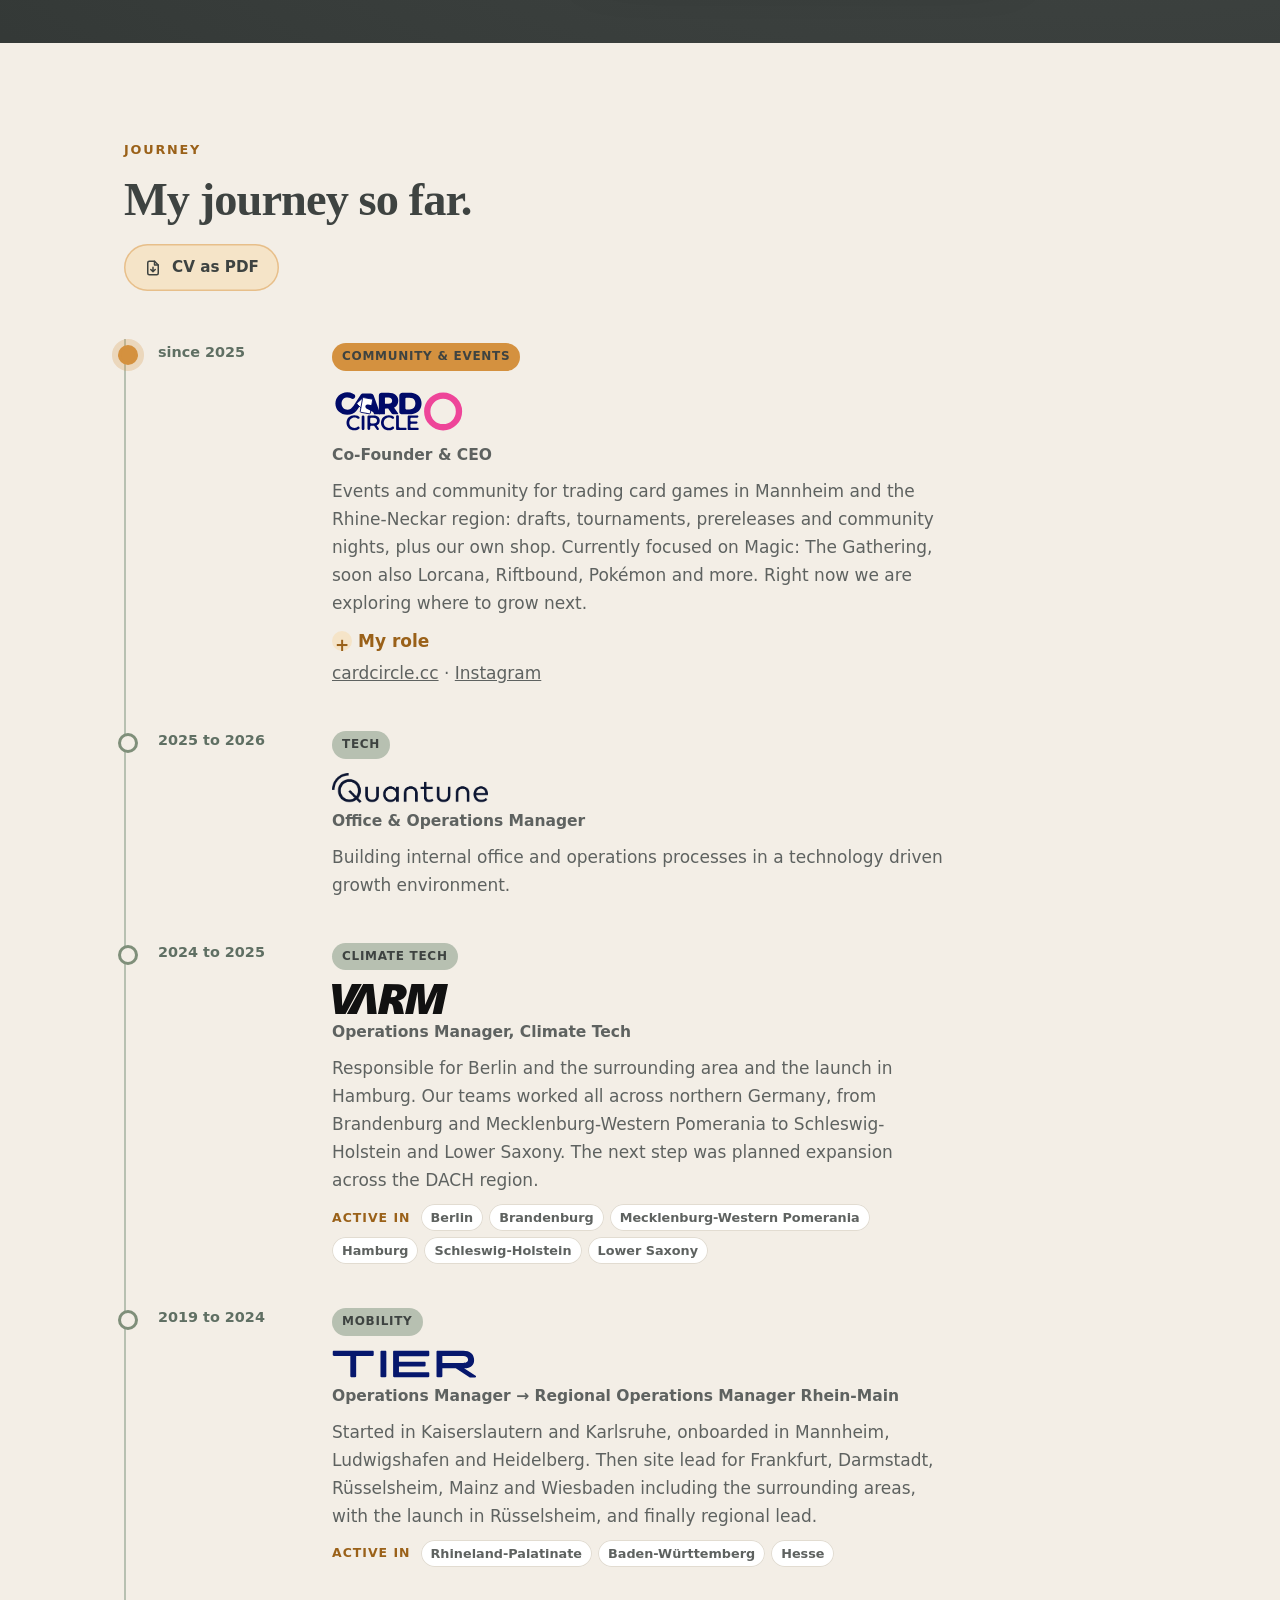
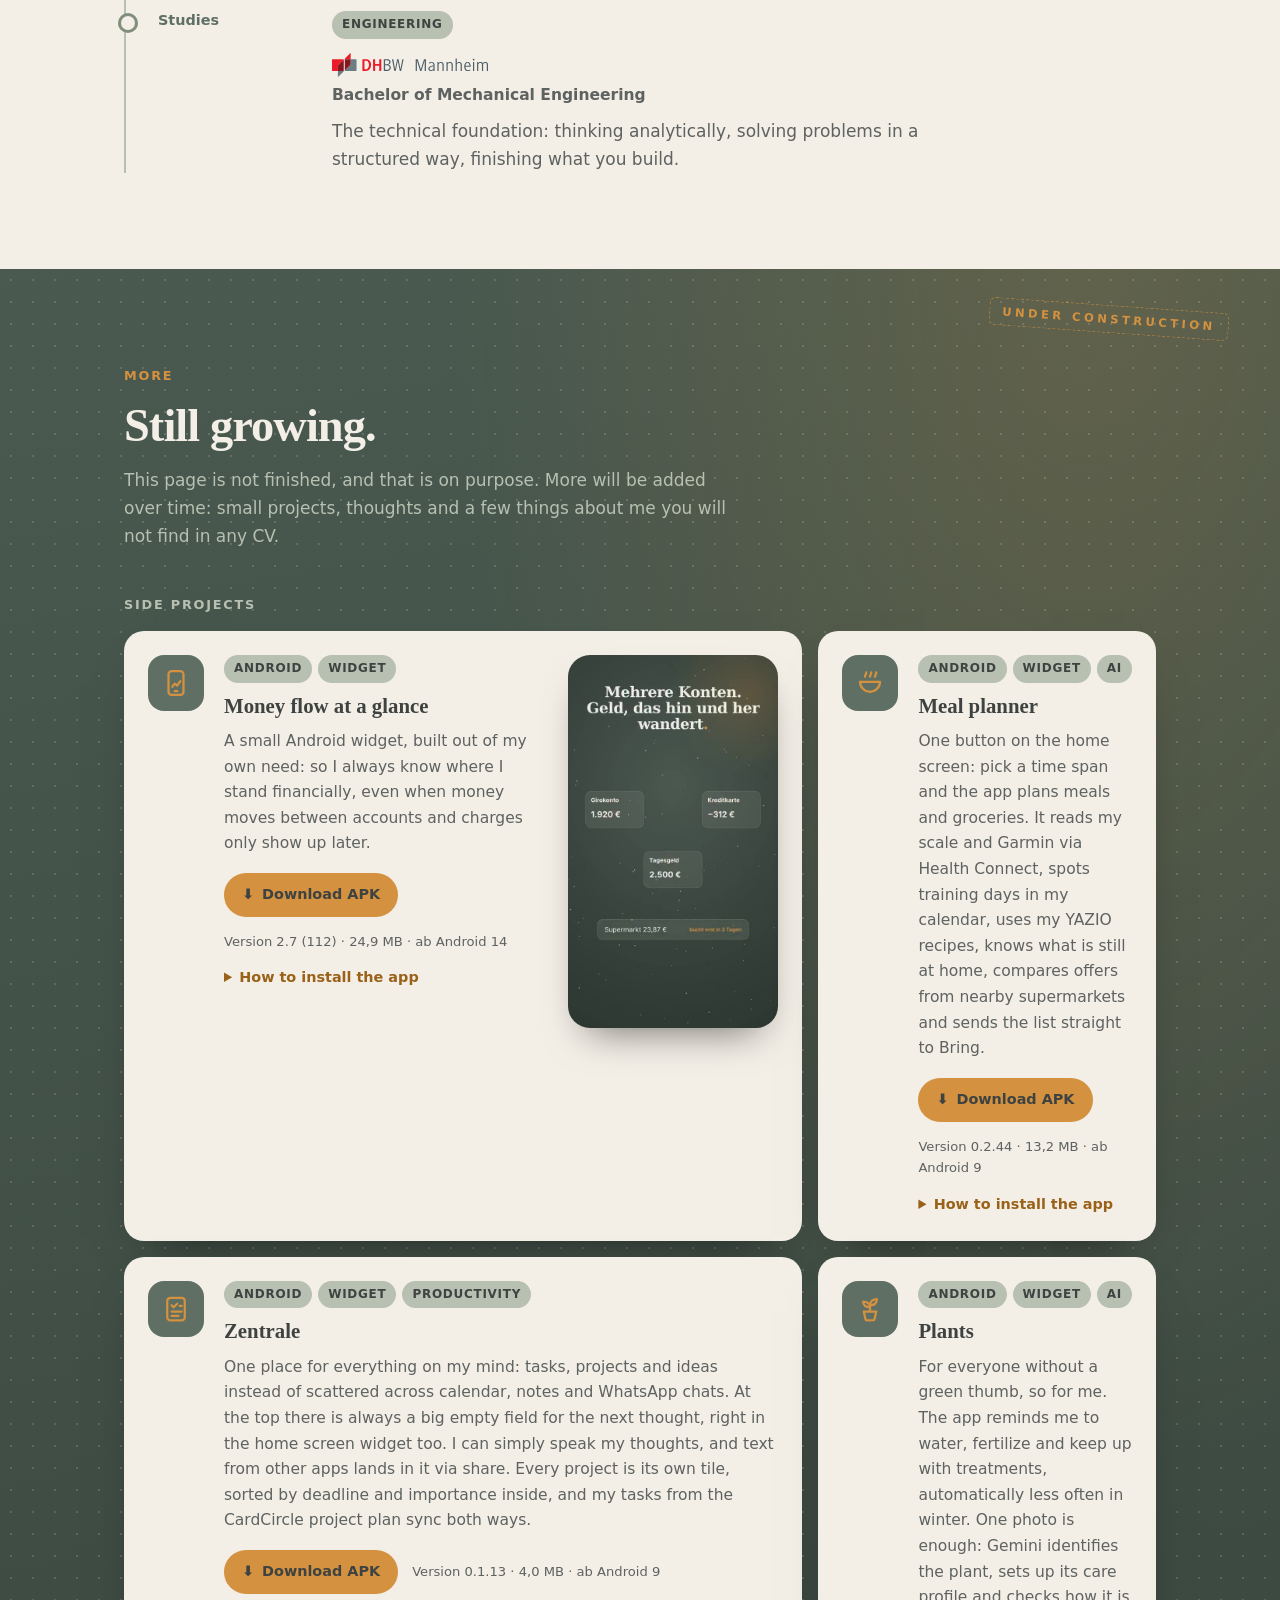
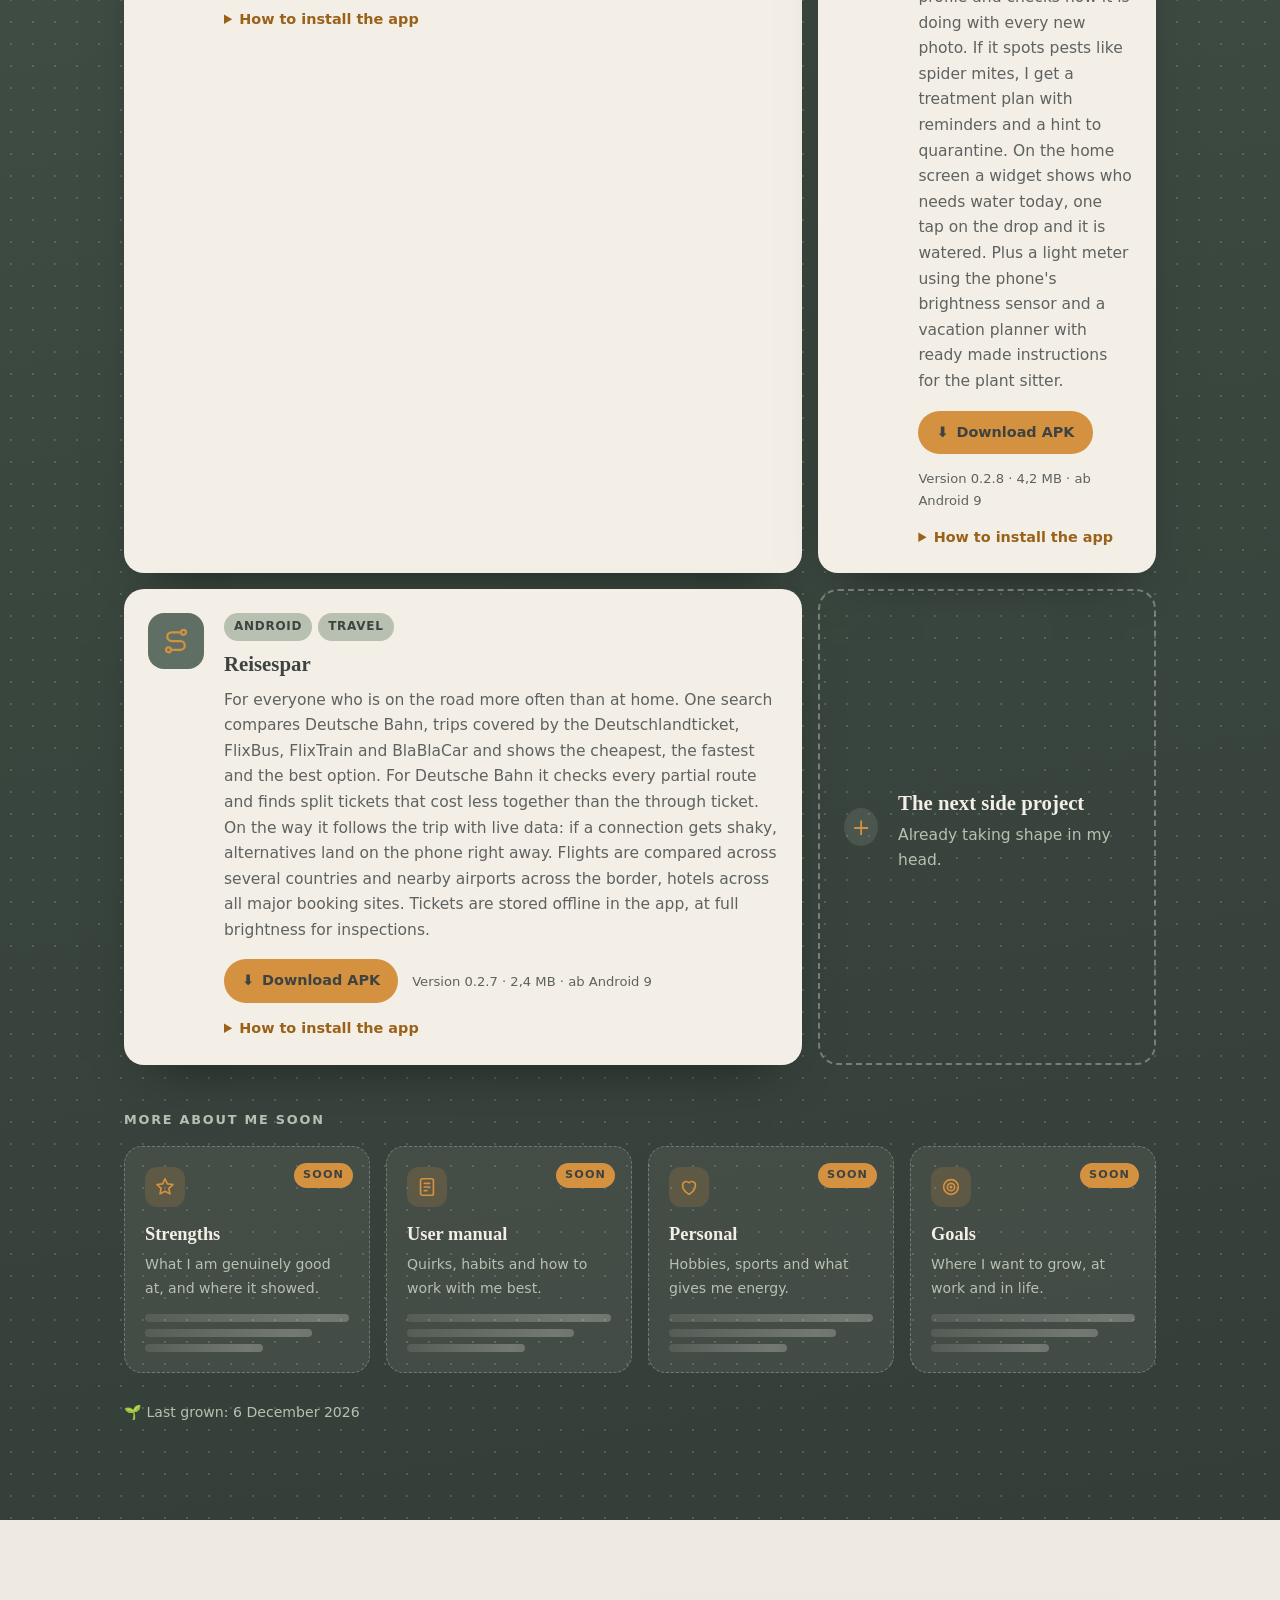
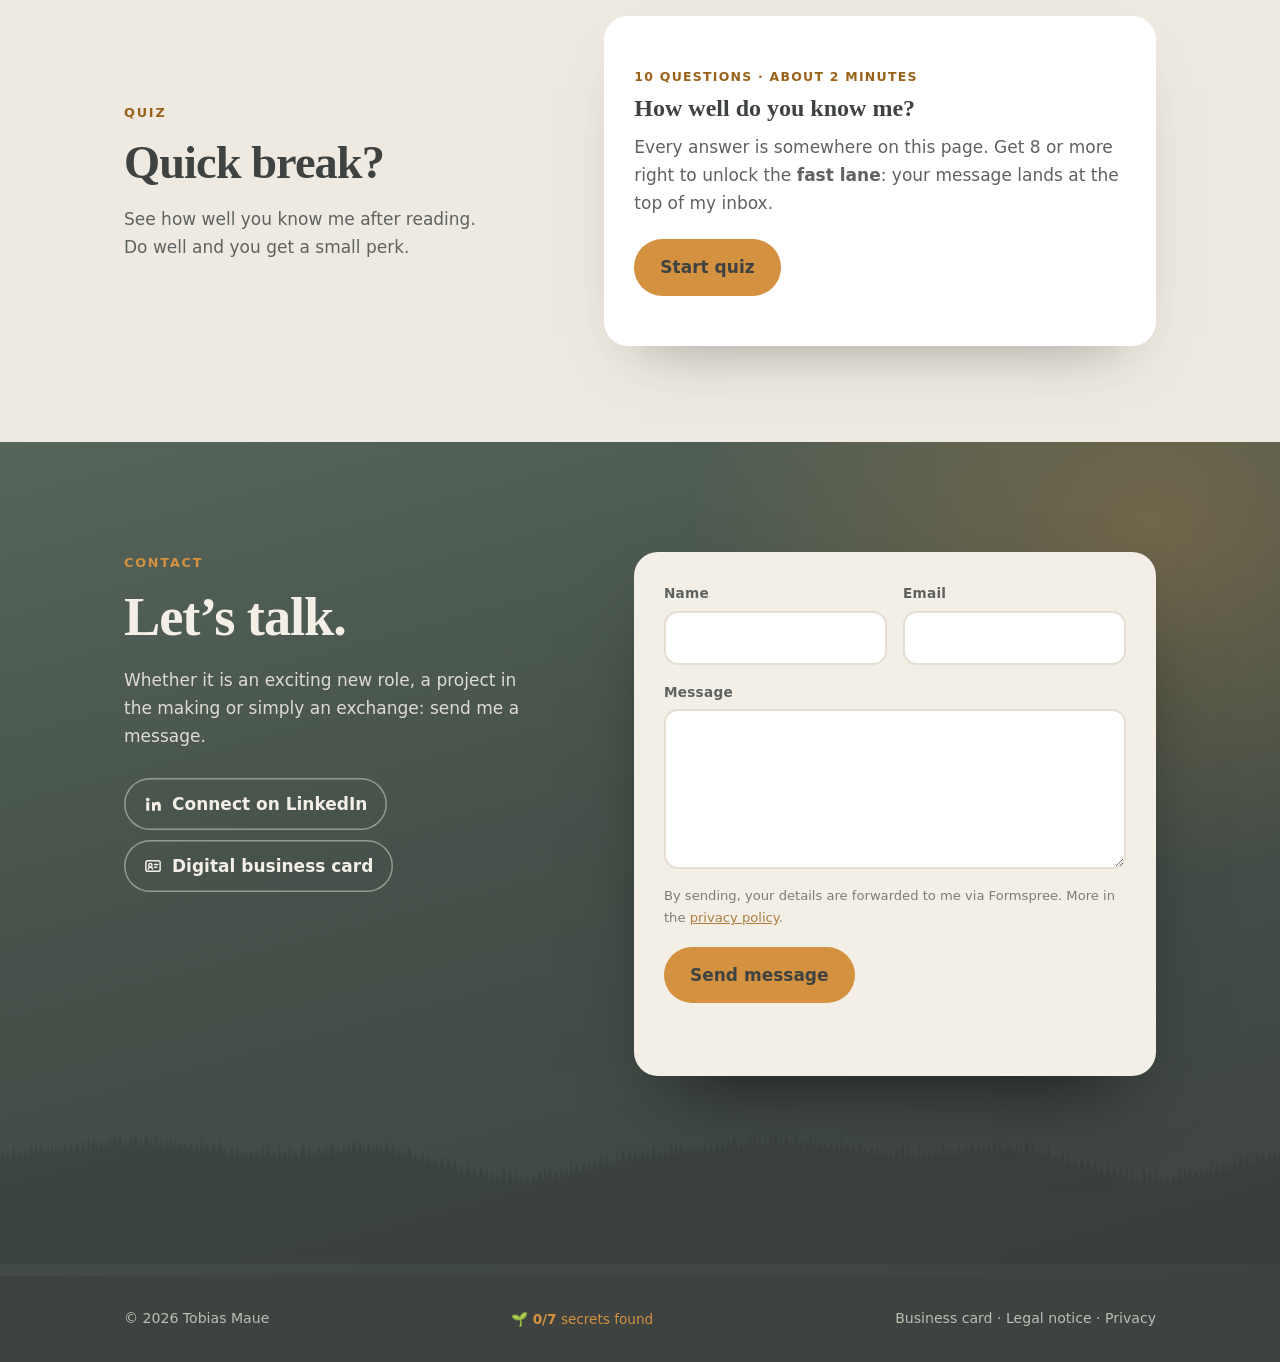
==== commit 2253154e: "Reisespar 0.2.7: Suche läuft direkt in der App Co-Authored-By: Claude Fable 5.2 <noreply@anthropic.c" ====
--- a/index.html
+++ b/index.html
@@ -1273,7 +1273,7 @@
               <svg viewBox="0 0 24 24" fill="none" stroke="currentColor" stroke-width="1.8" stroke-linecap="round" stroke-linejoin="round"><circle cx="6" cy="19" r="2"/><circle cx="18" cy="5" r="2"/><path d="M8 19h7.5a3.5 3.5 0 0 0 0-7h-7a3.5 3.5 0 0 1 0-7H16"/></svg>
             </div>
             <div class="side-body">
-              <div class="side-tags"><span class="chip">Android</span><span class="chip">Reisen</span><span class="chip">Cloud</span></div>
+              <div class="side-tags"><span class="chip">Android</span><span class="chip">Reisen</span></div>
               <h4>Reisespar</h4>
               <p>Für alle, die öfter unterwegs sind als zu Hause. Eine Suche vergleicht Bahn, Fahrten mit dem Deutschlandticket, FlixBus, FlixTrain und BlaBlaCar und zeigt den günstigsten, den schnellsten und den besten Weg. Bei der Bahn prüft sie jede Teilstrecke und findet Teiltickets, die zusammen weniger kosten als das durchgehende Ticket. Unterwegs begleitet sie die Fahrt mit Echtzeitdaten: Wackelt ein Anschluss, kommen sofort Alternativen aufs Handy. Flüge vergleicht sie über mehrere Länder und Flughäfen im Grenzgebiet, Hotels über alle großen Portale. Tickets liegen offline in der App, mit voller Helligkeit für die Kontrolle.</p>
               <div class="dl-row">
@@ -1287,7 +1287,7 @@
                   <li>Unter „Mehr“ BahnCard und Deutschlandticket eintragen.</li>
                   <li>Bei einer Bahnverbindung auf „Fahrt begleiten“ tippen und Benachrichtigungen erlauben.</li>
                 </ol>
-                <p>Die Suche läuft über meinen eigenen Server, deshalb braucht die App einen Zugangscode. Tickets und Einstellungen bleiben auf deinem Handy.</p>
+                <p>Die Suche läuft direkt auf deinem Handy, ohne Server dazwischen. Für Flüge und Hotels trägst du unter „Mehr“ einen eigenen, kostenlosen SerpApi-Schlüssel ein. Tickets und Einstellungen bleiben auf deinem Handy.</p>
                 <p class="sha">SHA-256: <code id="rs-sha">folgt mit dem ersten Build</code></p>
               </details>
             </div>
@@ -1695,7 +1695,7 @@
       els.forEach(function (e, i) { e.style.transitionDelay = (e.classList.contains('card') || e.classList.contains('stat') ? (i % 4) * 90 : 0) + 'ms'; io.observe(e); });
     })();
   </script>
-  <script src="i18n.js?v=19"></script>
+  <script src="i18n.js?v=20"></script>
   <script>
     (function () {
       var el = document.getElementById('last-grown'); if (!el) return;
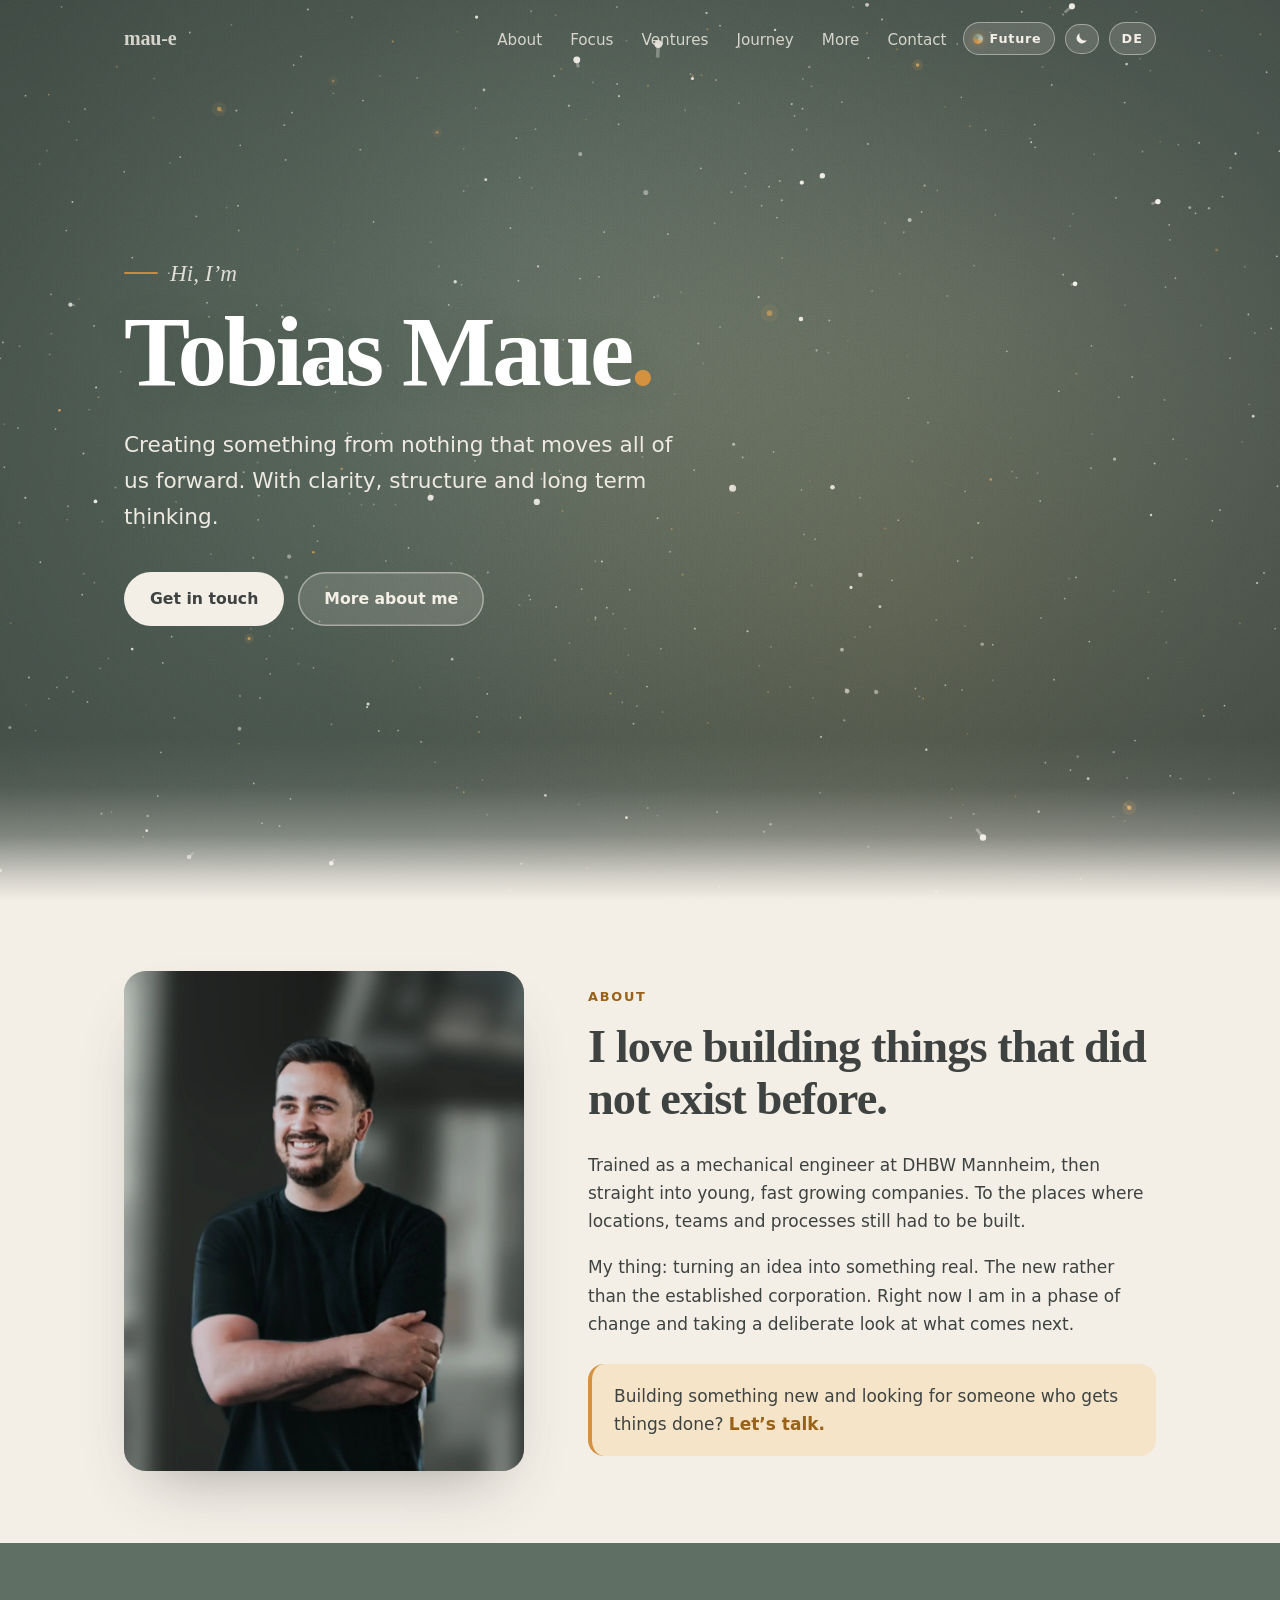
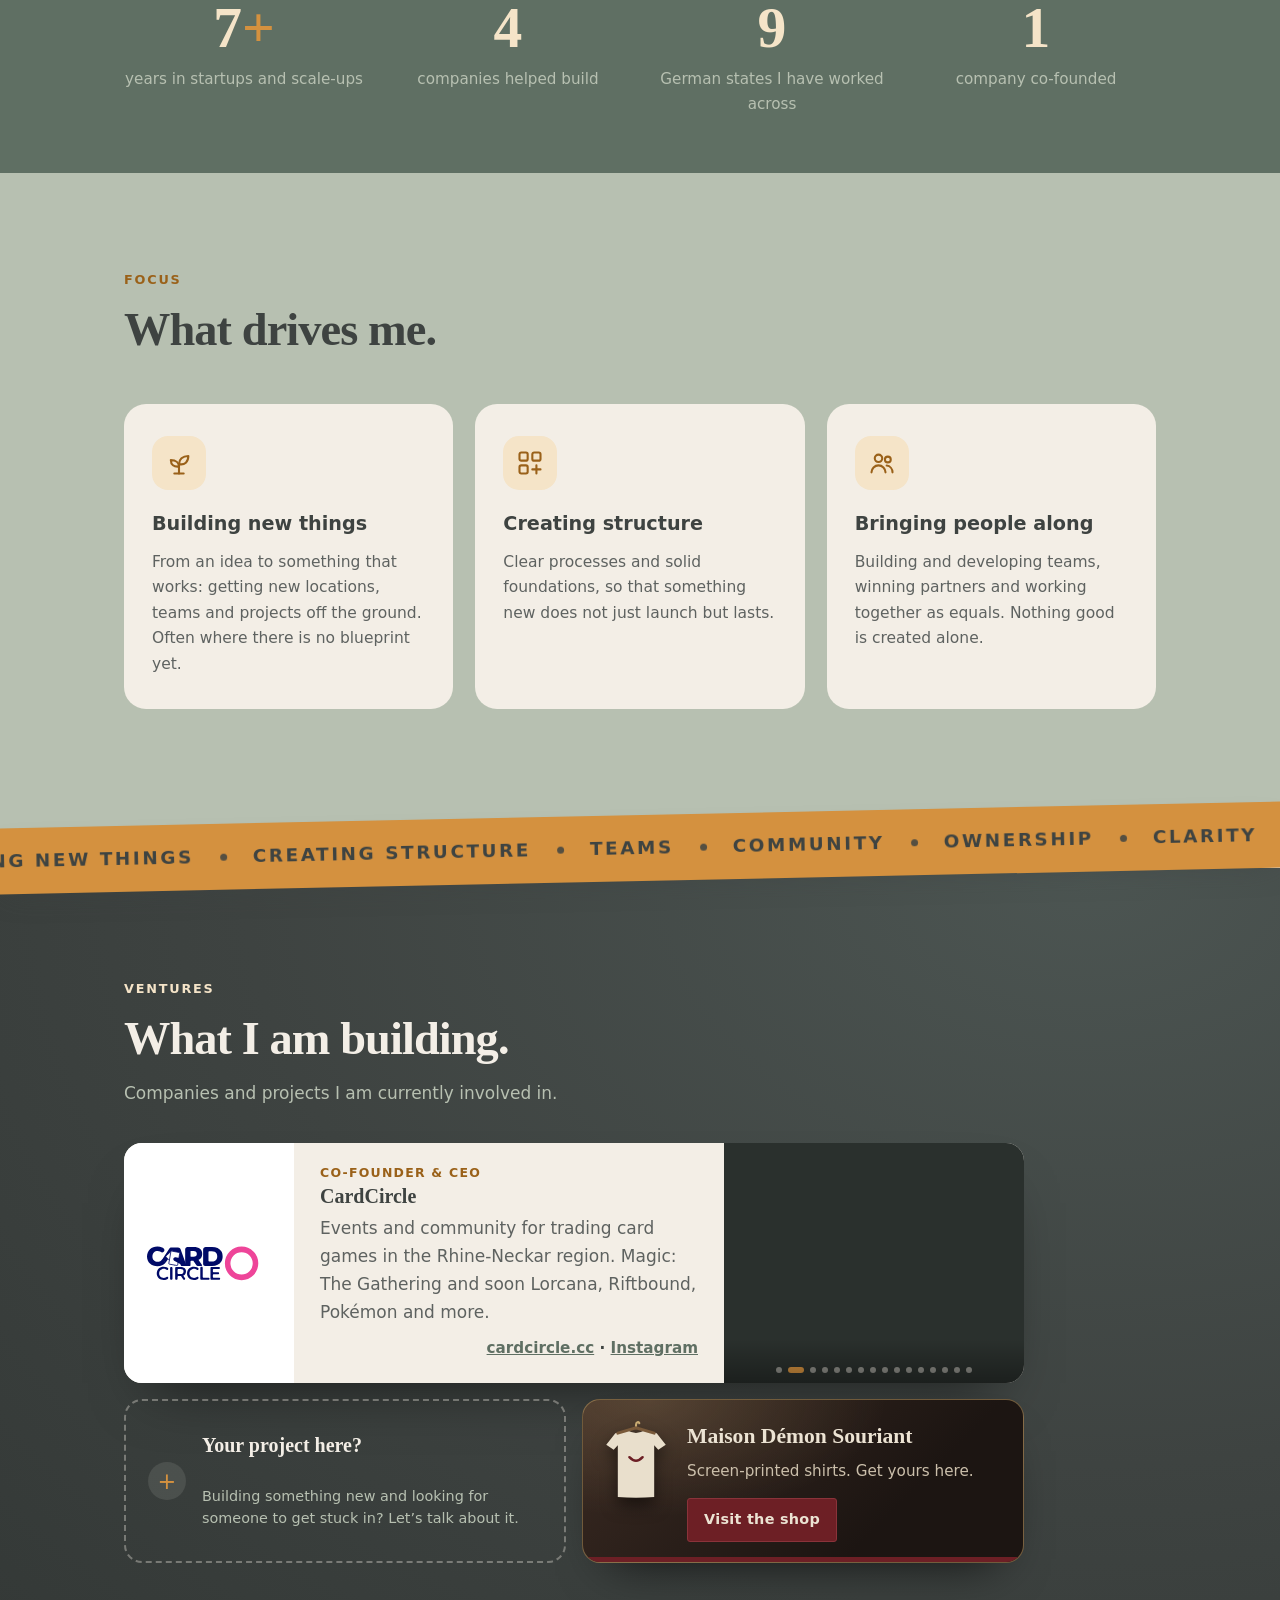
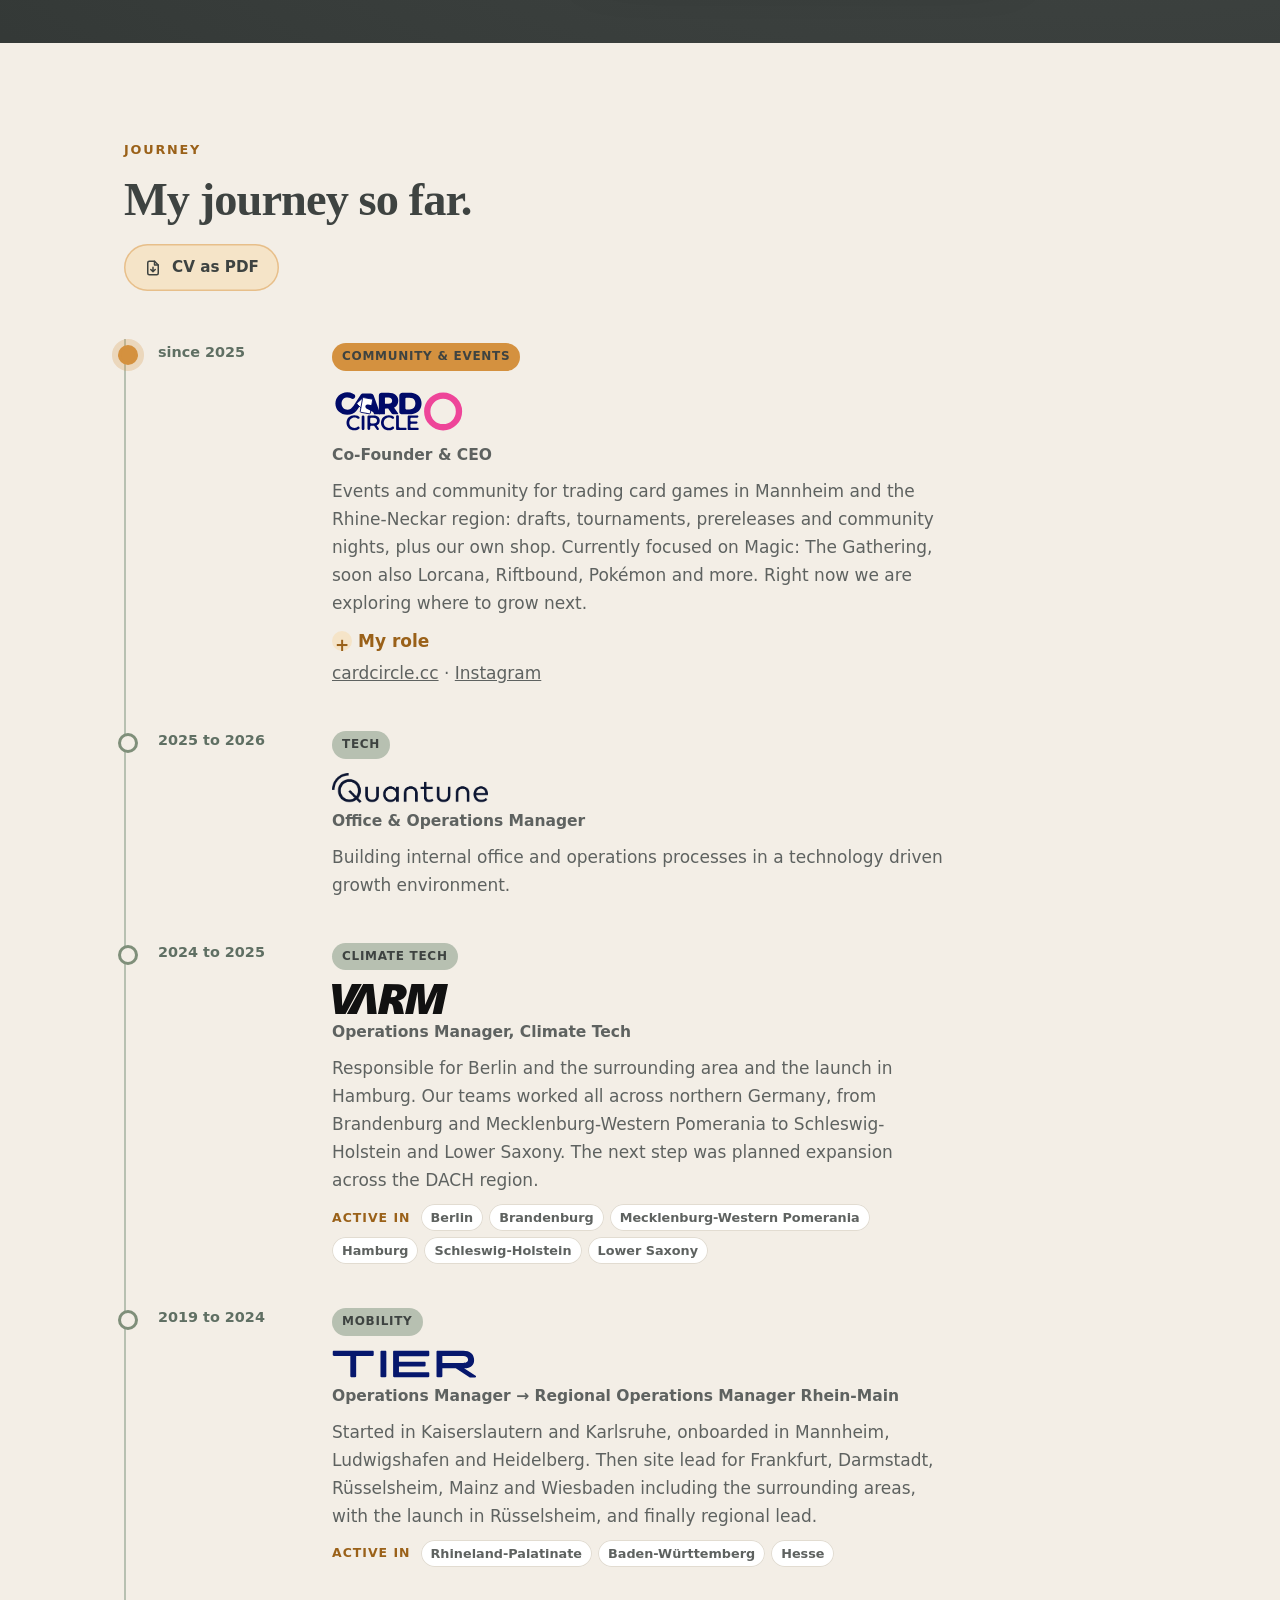
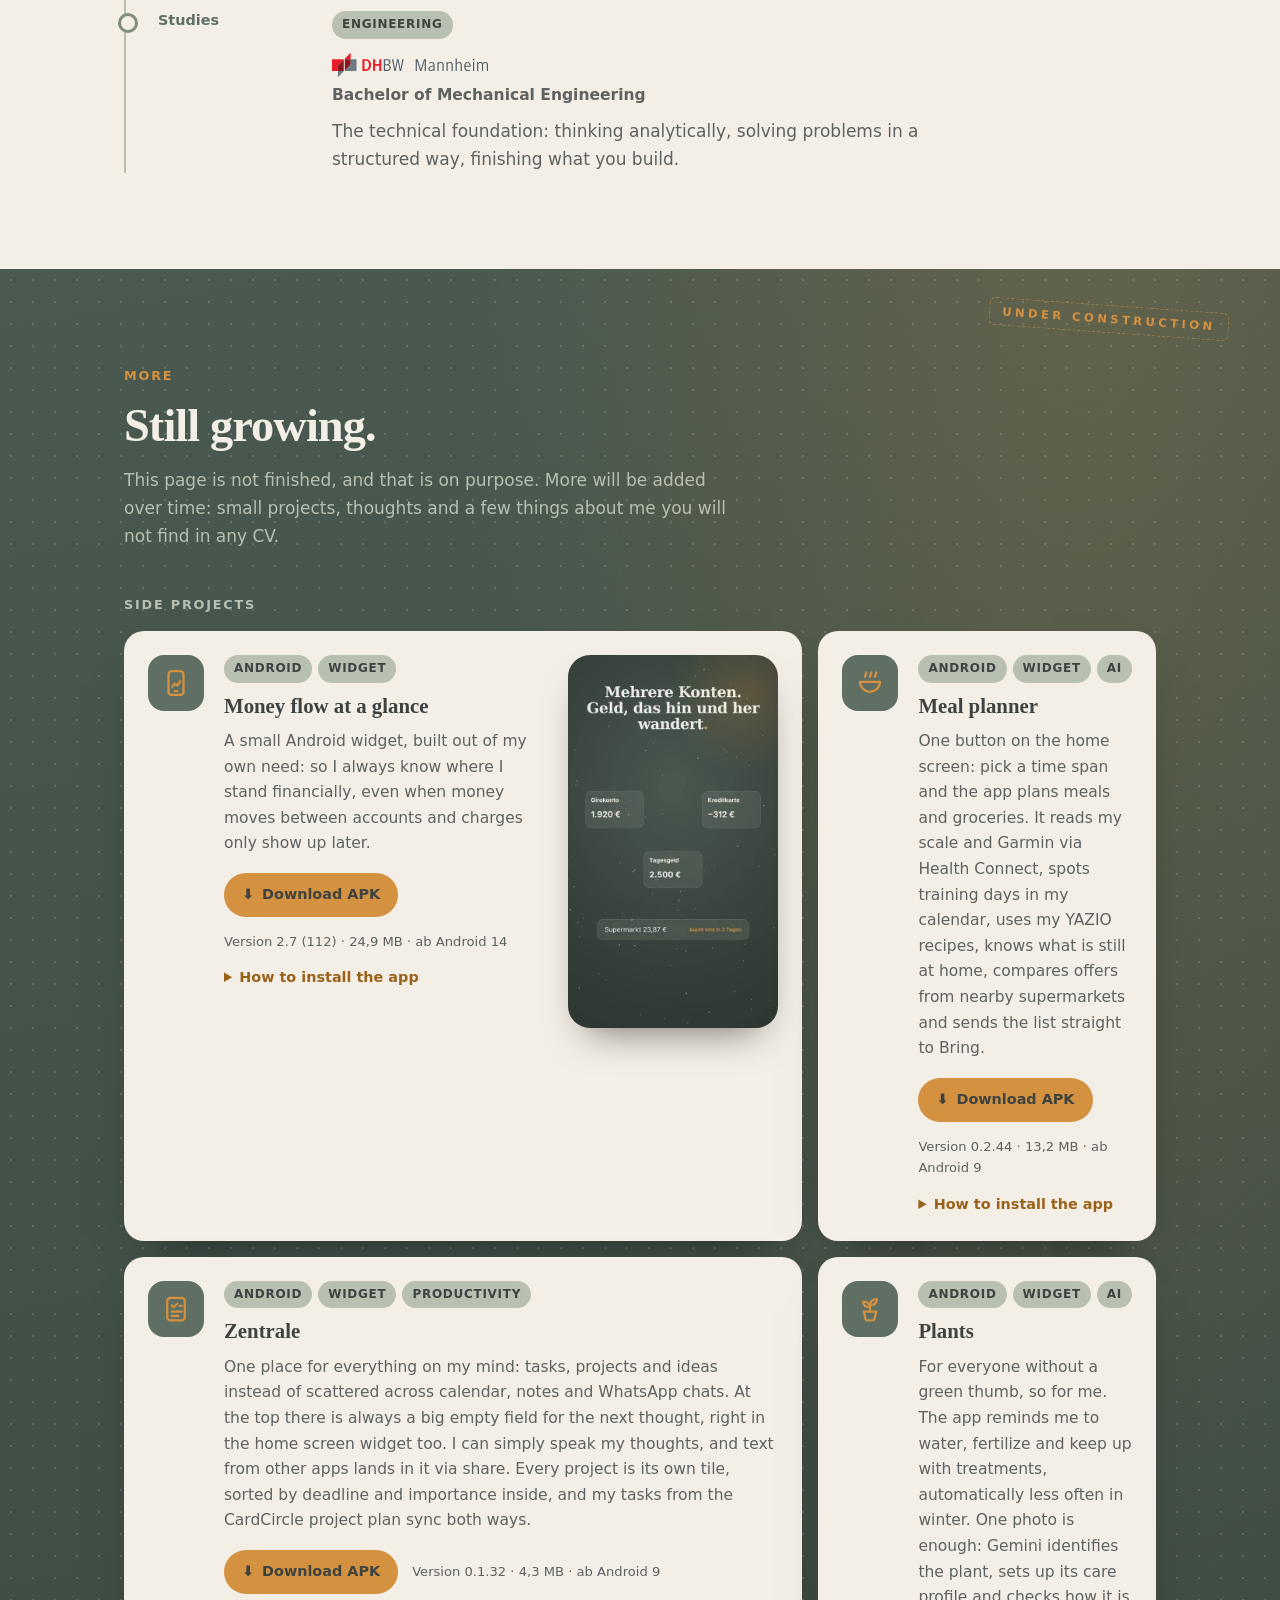
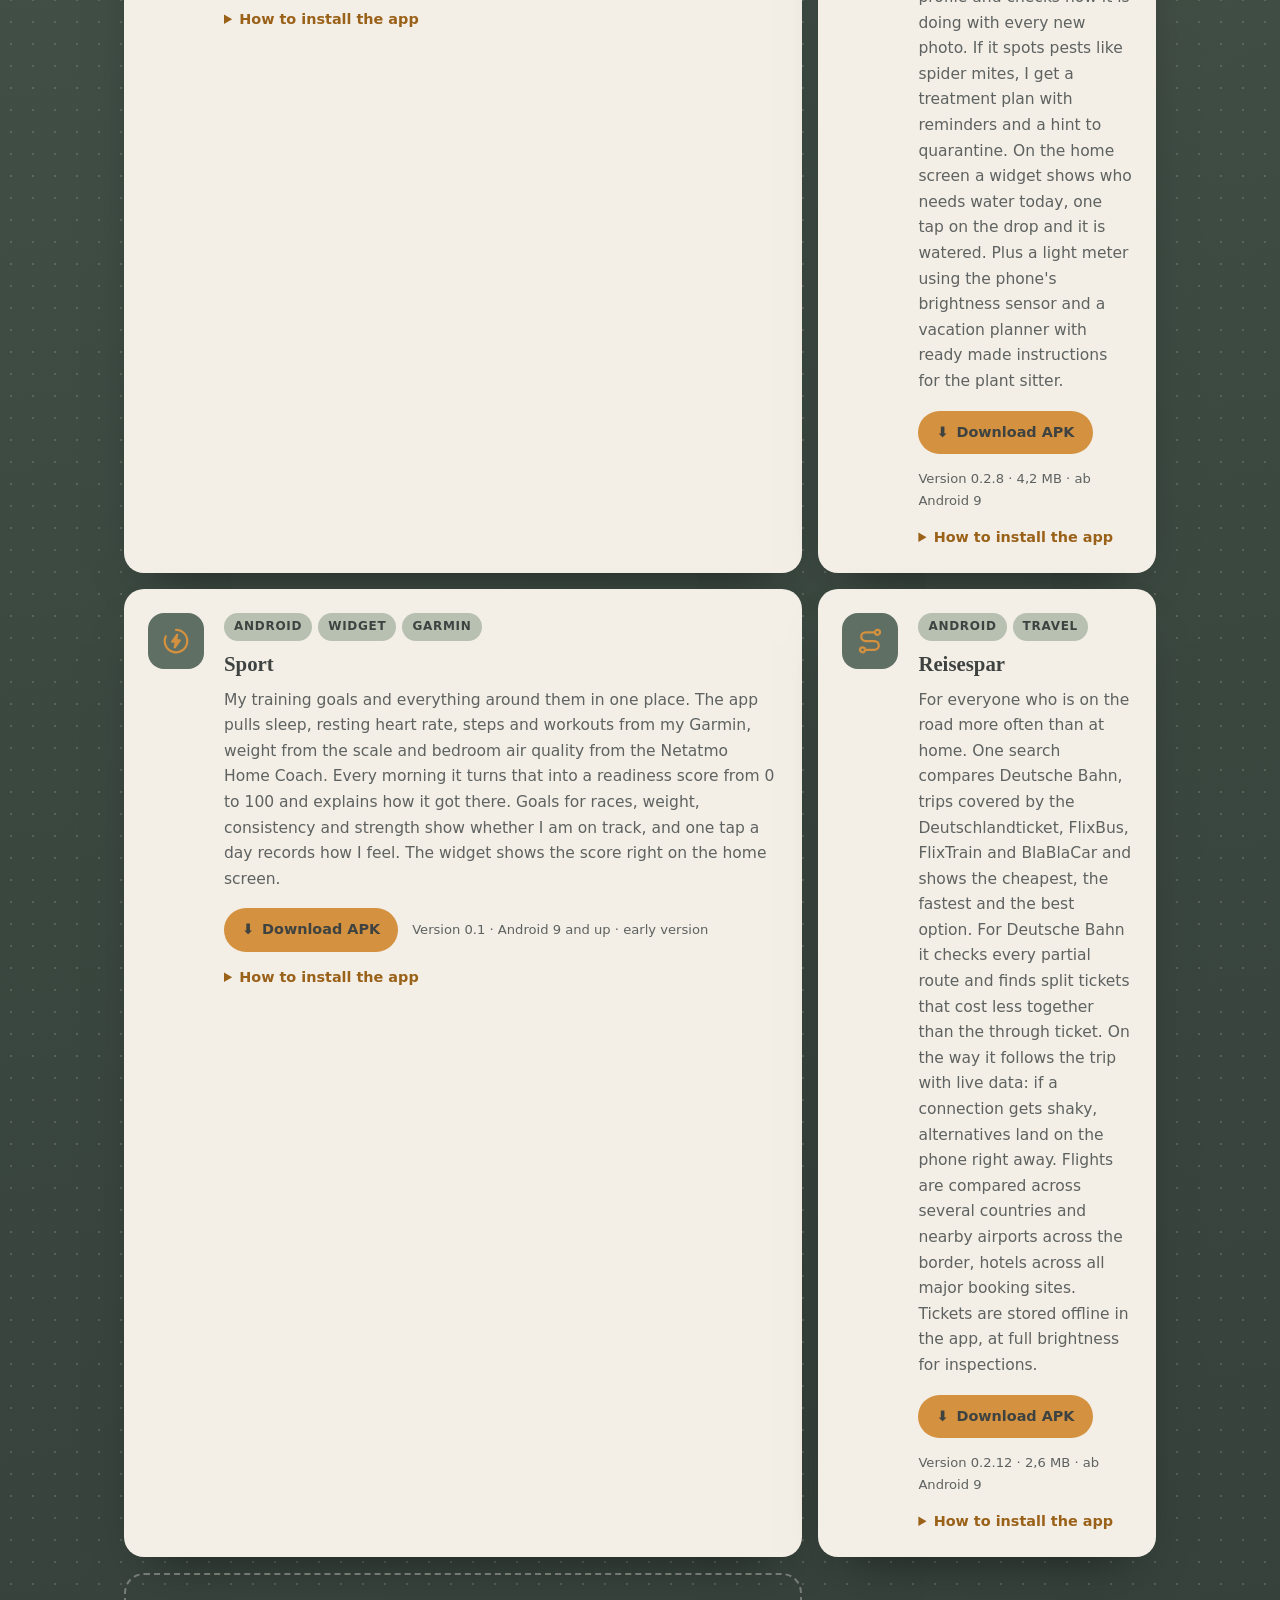
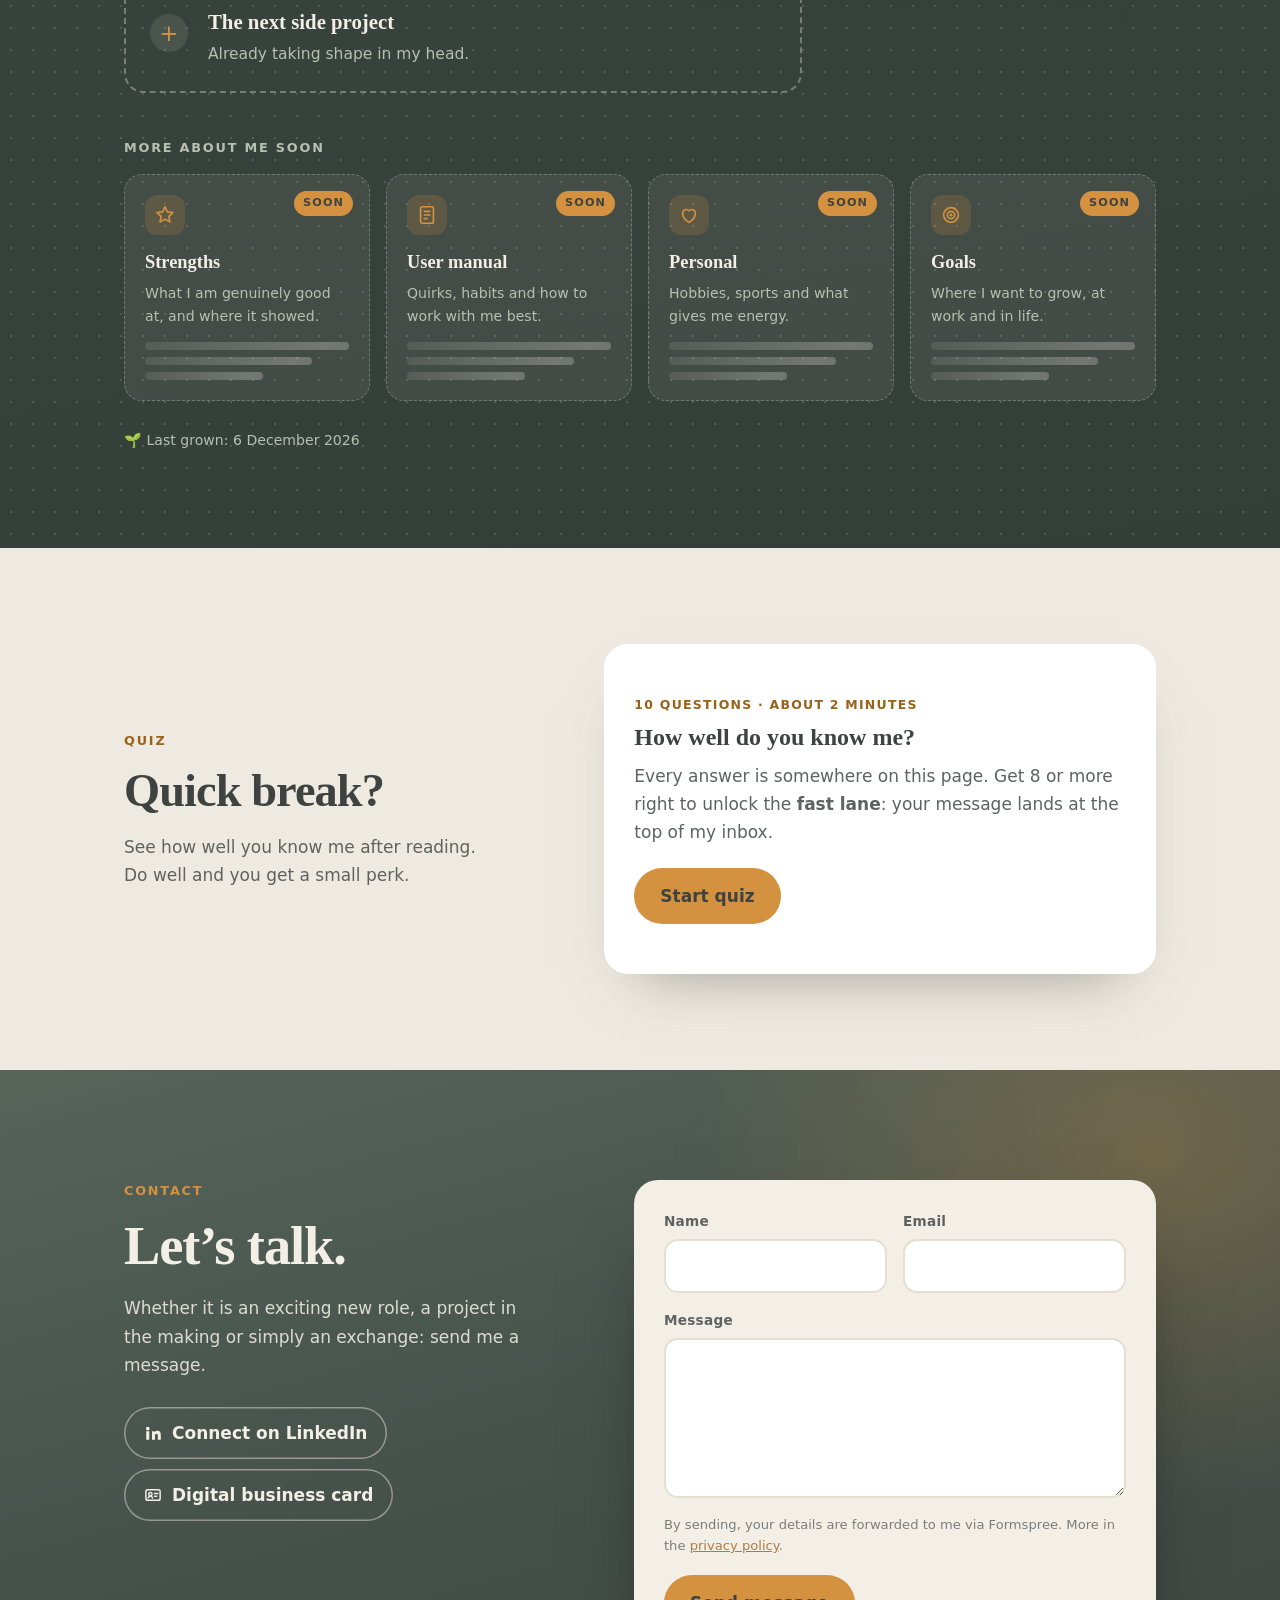
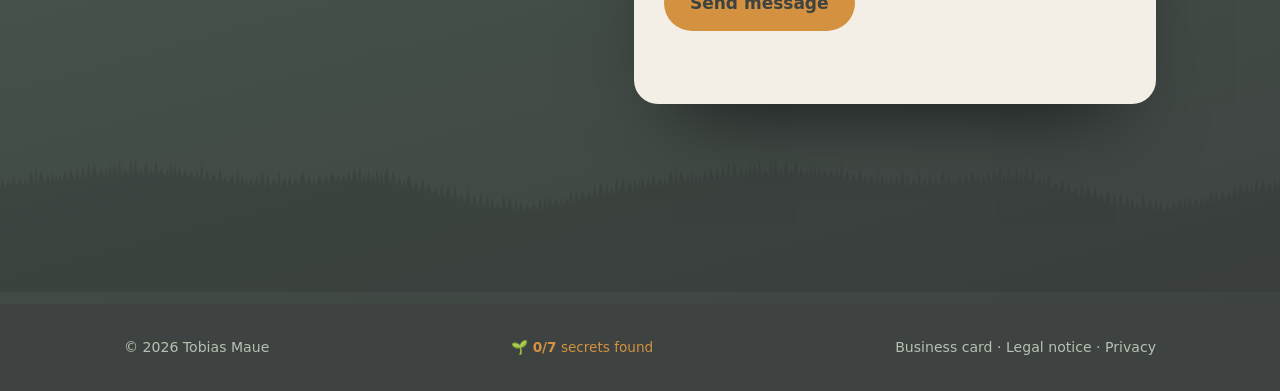
==== commit b48fcc7b: "Sport-App: Karte und automatische Versionsanzeige Co-Authored-By: Claude Fable 5.2 <noreply@anthropi" ====
--- a/index.html
+++ b/index.html
@@ -1265,6 +1265,30 @@
                 </ol>
                 <p>Pflanzen, Fotos und Tagebuch bleiben auf deinem Handy und landen nur in deiner eigenen Android-Sicherung. Fotos gehen ausschließlich an Gemini, wenn du einen Check startest.</p>
                 <p class="sha">SHA-256: <code id="pf-sha">folgt mit dem ersten Build</code></p>
+              </details>
+            </div>
+          </article>
+          <article class="side-card reveal">
+            <div class="side-ic" aria-hidden="true">
+              <svg viewBox="0 0 24 24" fill="none" stroke="currentColor" stroke-width="1.8" stroke-linecap="round" stroke-linejoin="round"><path d="M12 3a9 9 0 1 1-8.2 5.3"/><path d="M13 7l-4 5.5h3L11 17l4-5.5h-3z"/></svg>
+            </div>
+            <div class="side-body">
+              <div class="side-tags"><span class="chip">Android</span><span class="chip">Widget</span><span class="chip">Garmin</span></div>
+              <h4>Sport</h4>
+              <p>Meine Sportziele und alles, was dazugehört, an einem Ort. Die App holt Schlaf, Ruhepuls, Schritte und Einheiten von der Garmin, das Gewicht von der Waage und die Luft im Schlafzimmer vom Netatmo Home Coach. Daraus rechnet sie jeden Morgen eine Tagesform von 0 bis 100 und erklärt, wie sie darauf kommt. Ziele für Wettkampf, Gewicht, Regelmäßigkeit und Kraft zeigen, ob ich auf Kurs bin, und ein Tipp am Tag hält fest, wie es mir geht. Das Widget zeigt die Tagesform direkt auf dem Homescreen.</p>
+              <div class="dl-row">
+                <a class="btn side-btn" id="sp-dl" onclick="window.mauTrack('APK heruntergeladen', { app: 'sport', version: this.dataset.version || '0.1' })" href="https://github.com/mauetobias/mau-e/releases" download type="application/vnd.android.package-archive"><span aria-hidden="true">⬇</span> <span>APK herunterladen</span></a>
+                <span class="dl-meta" id="sp-meta">Version 0.1 · ab Android 9 · frühe Version</span>
+              </div>
+              <details class="dl-help">
+                <summary>So installierst du die App</summary>
+                <ol>
+                  <li>APK auf dem Android-Handy herunterladen und antippen, Installation aus dieser Quelle einmal erlauben.</li>
+                  <li>In Garmin Connect und in der Waagen-App Health Connect einschalten, dann in Sport auf „Freigeben“ tippen.</li>
+                  <li>Erstes Ziel anlegen und das Widget „Sport: Form heute“ auf den Homescreen ziehen.</li>
+                </ol>
+                <p>Alle Werte bleiben auf deinem Handy und landen nur in deiner eigenen Android-Sicherung. Die Tagesform ist eine eigene Einschätzung der App und kein medizinischer Rat.</p>
+                <p class="sha">SHA-256: <code id="sp-sha">folgt mit dem ersten Build</code></p>
               </details>
             </div>
           </article>
@@ -1755,6 +1779,14 @@
     if (meta) meta.textContent = 'Version ' + a.version + ' · ' + a.size + ' · ab Android 9';
     if (sha && a.sha256) sha.textContent = a.sha256;
   }).catch(function () {});
+  // Sport: data/sport.json wird bei jedem Build automatisch aktualisiert
+  fetch('data/sport.json', { cache: 'no-cache' }).then(function (r) { return r.ok ? r.json() : null; }).then(function (a) {
+    if (!a || !a.url) return;
+    var dl = document.getElementById('sp-dl'), meta = document.getElementById('sp-meta'), sha = document.getElementById('sp-sha');
+    if (dl) { dl.href = a.url; dl.dataset.version = a.version; }
+    if (meta) meta.textContent = 'Version ' + a.version + ' · ' + a.size + ' · ab Android 9';
+    if (sha && a.sha256) sha.textContent = a.sha256;
+  }).catch(function () {});
   // Reisespar: data/reisespar.json wird bei jedem Build automatisch aktualisiert
   fetch('data/reisespar.json', { cache: 'no-cache' }).then(function (r) { return r.ok ? r.json() : null; }).then(function (a) {
     if (!a || !a.url) return;
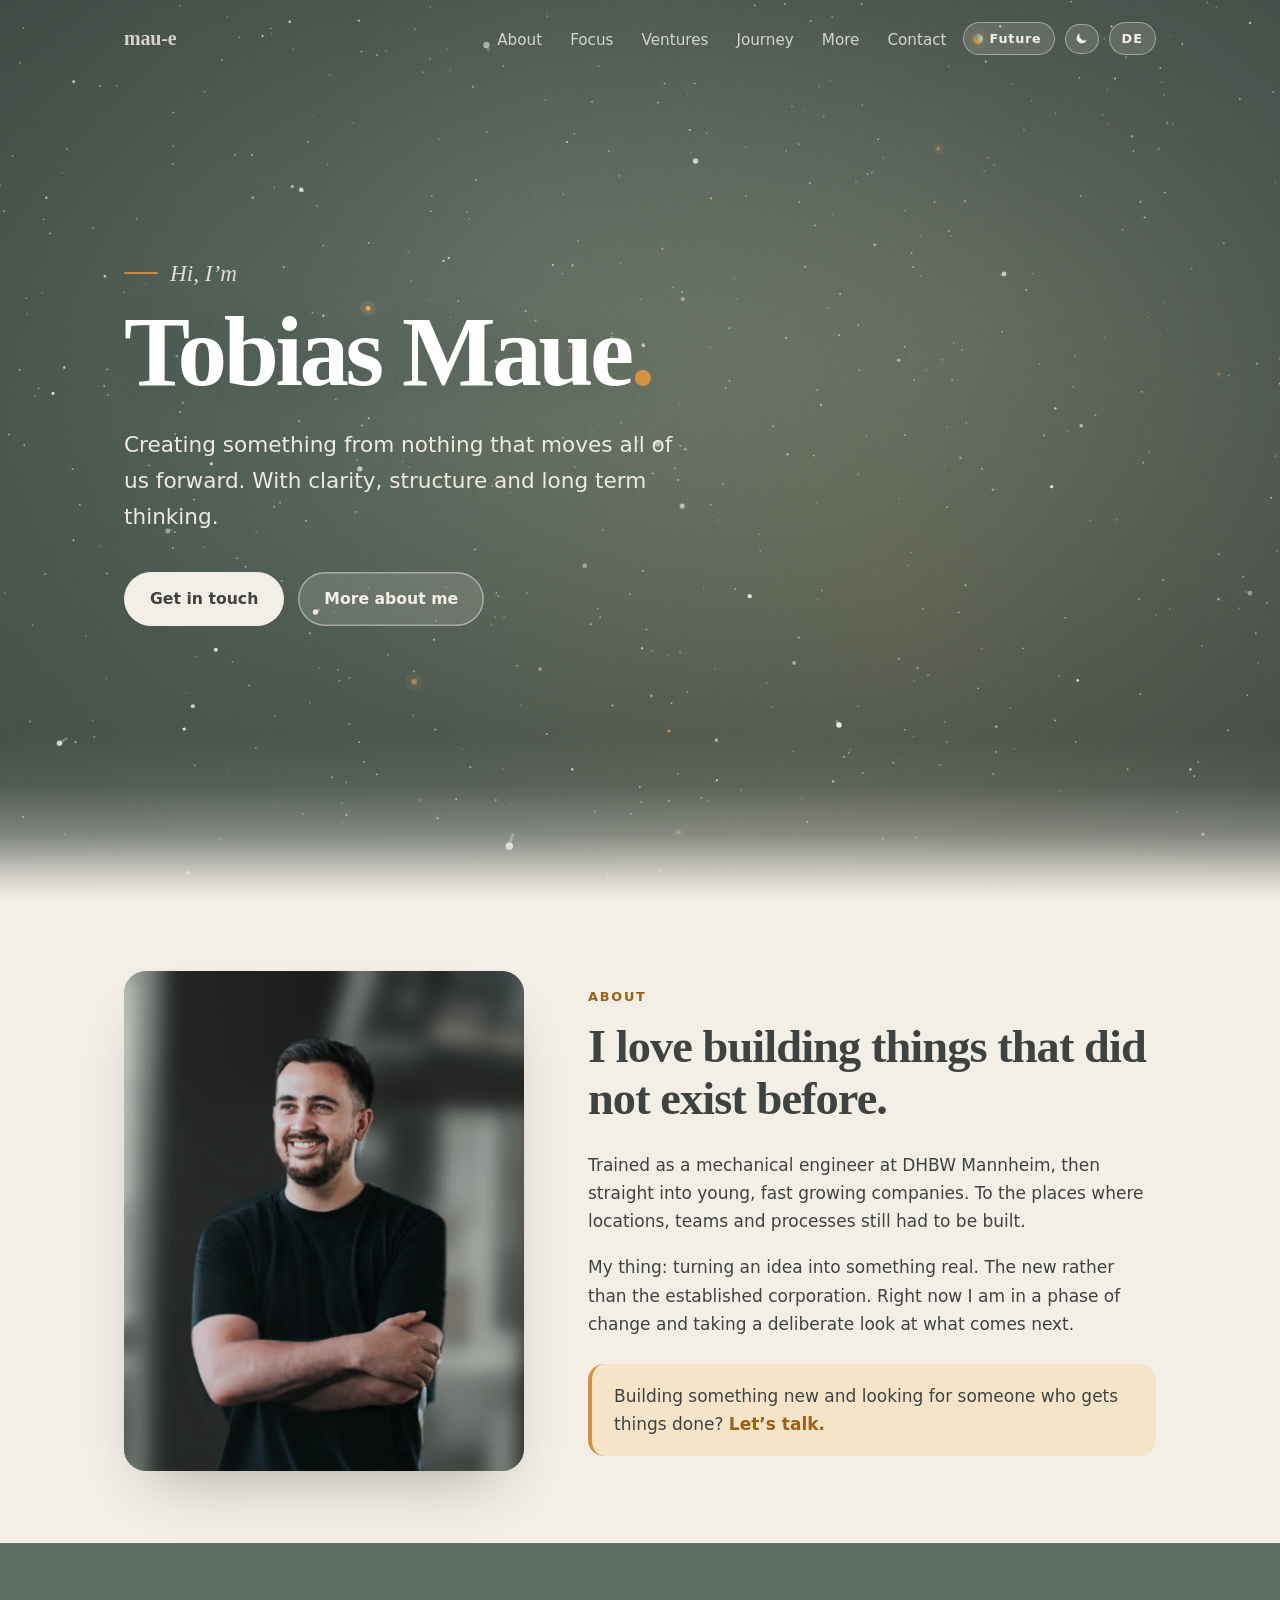
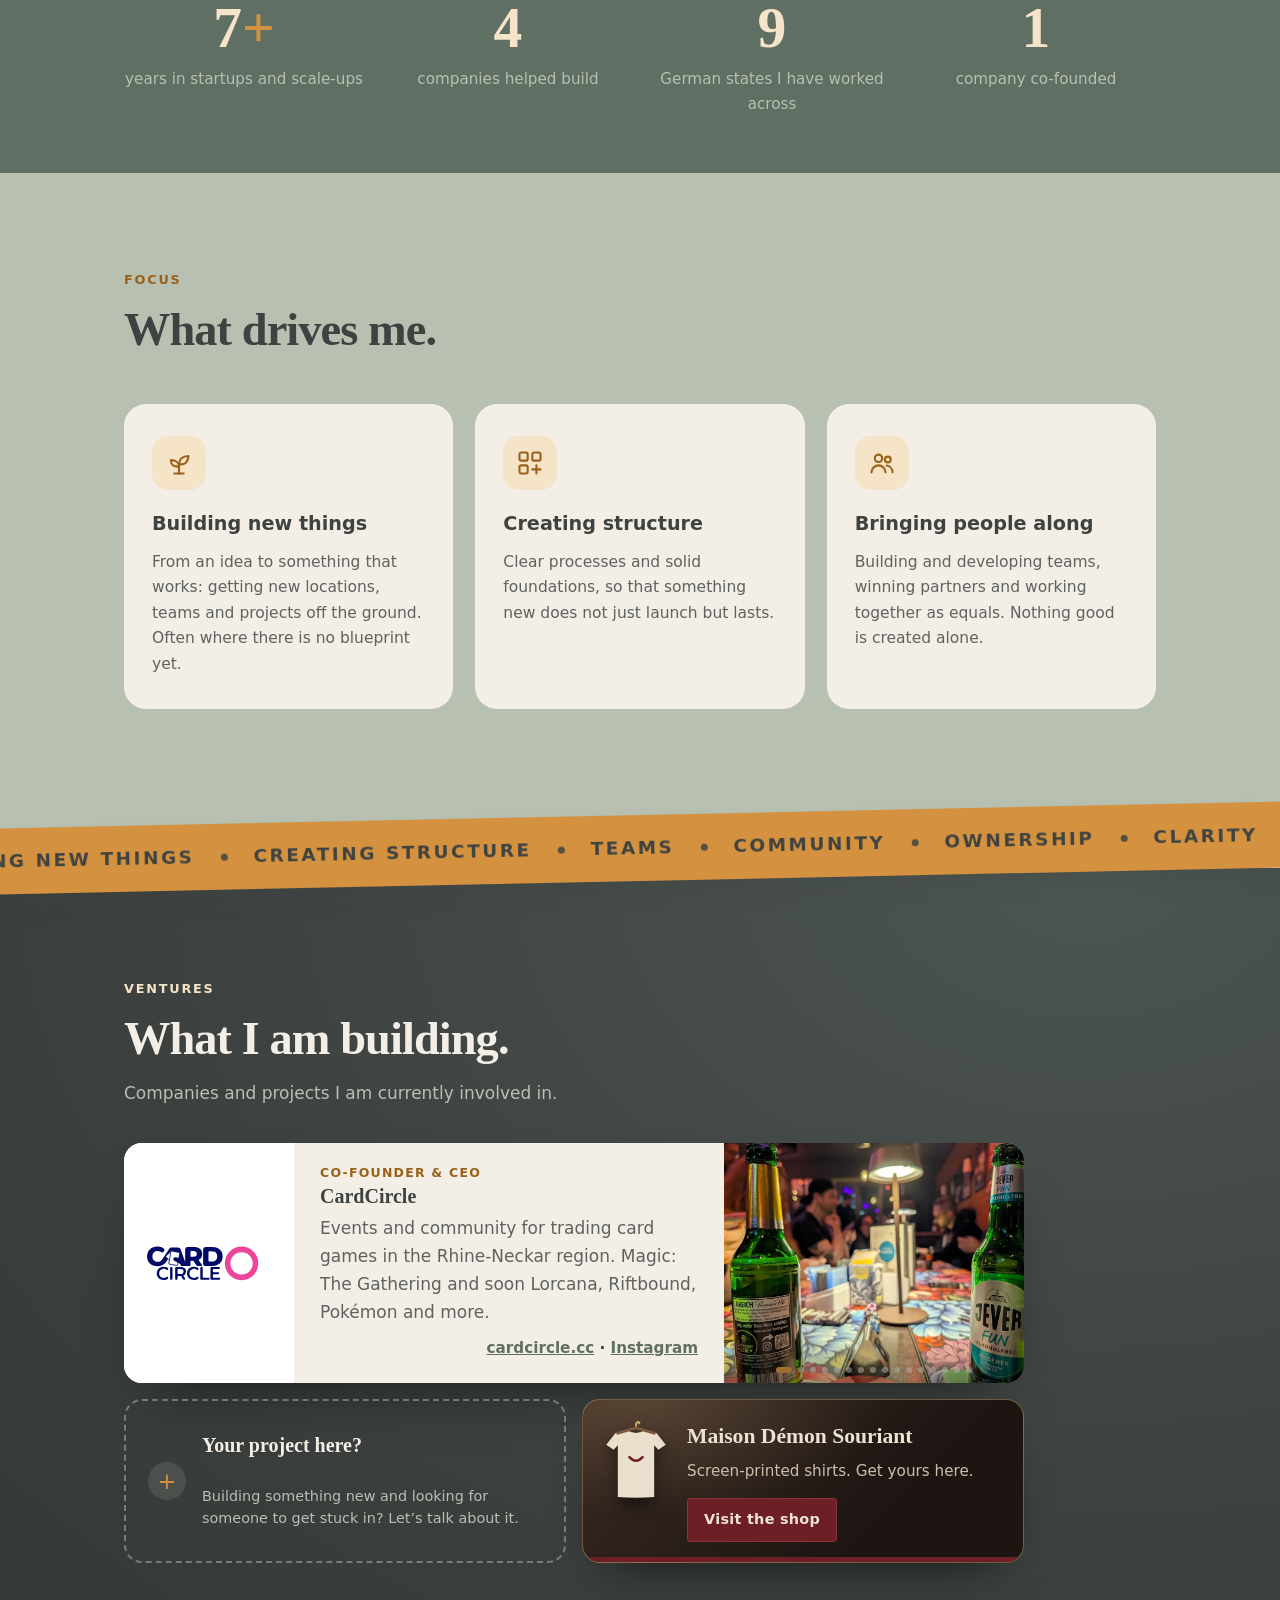
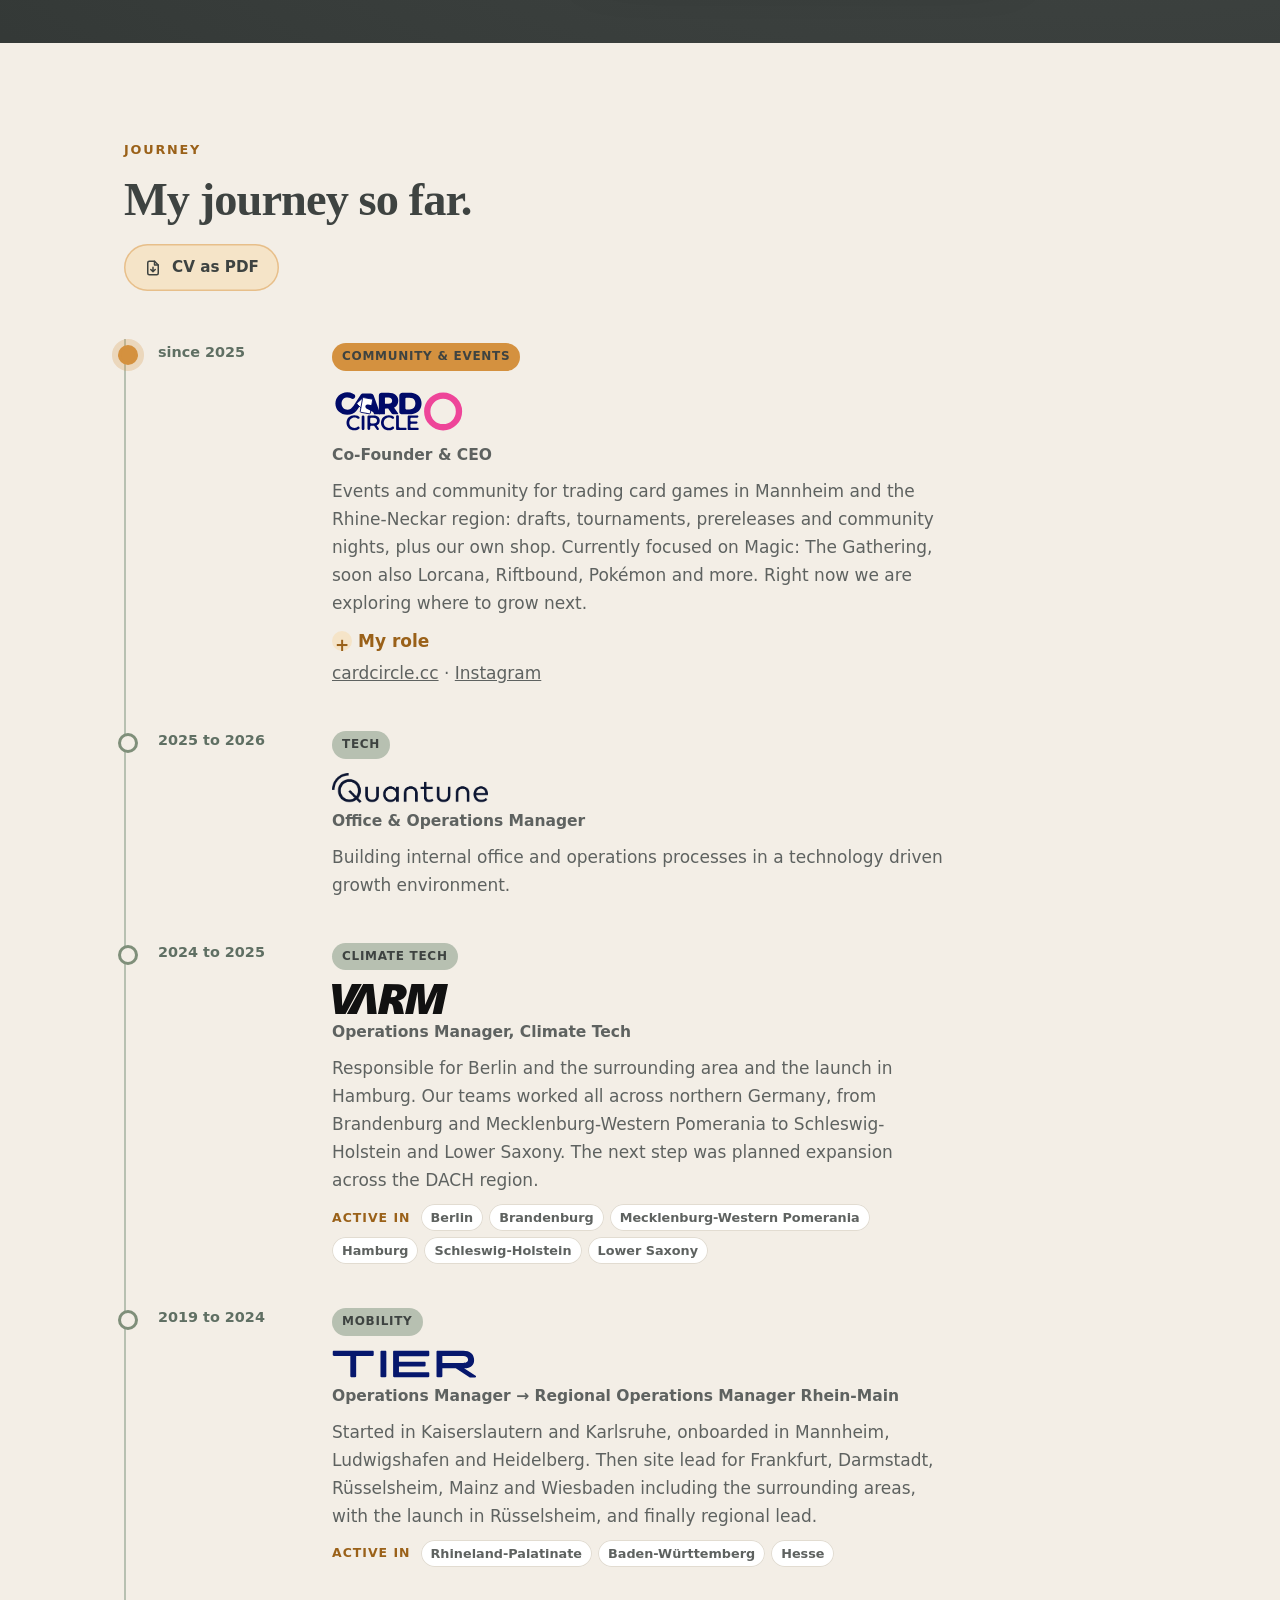
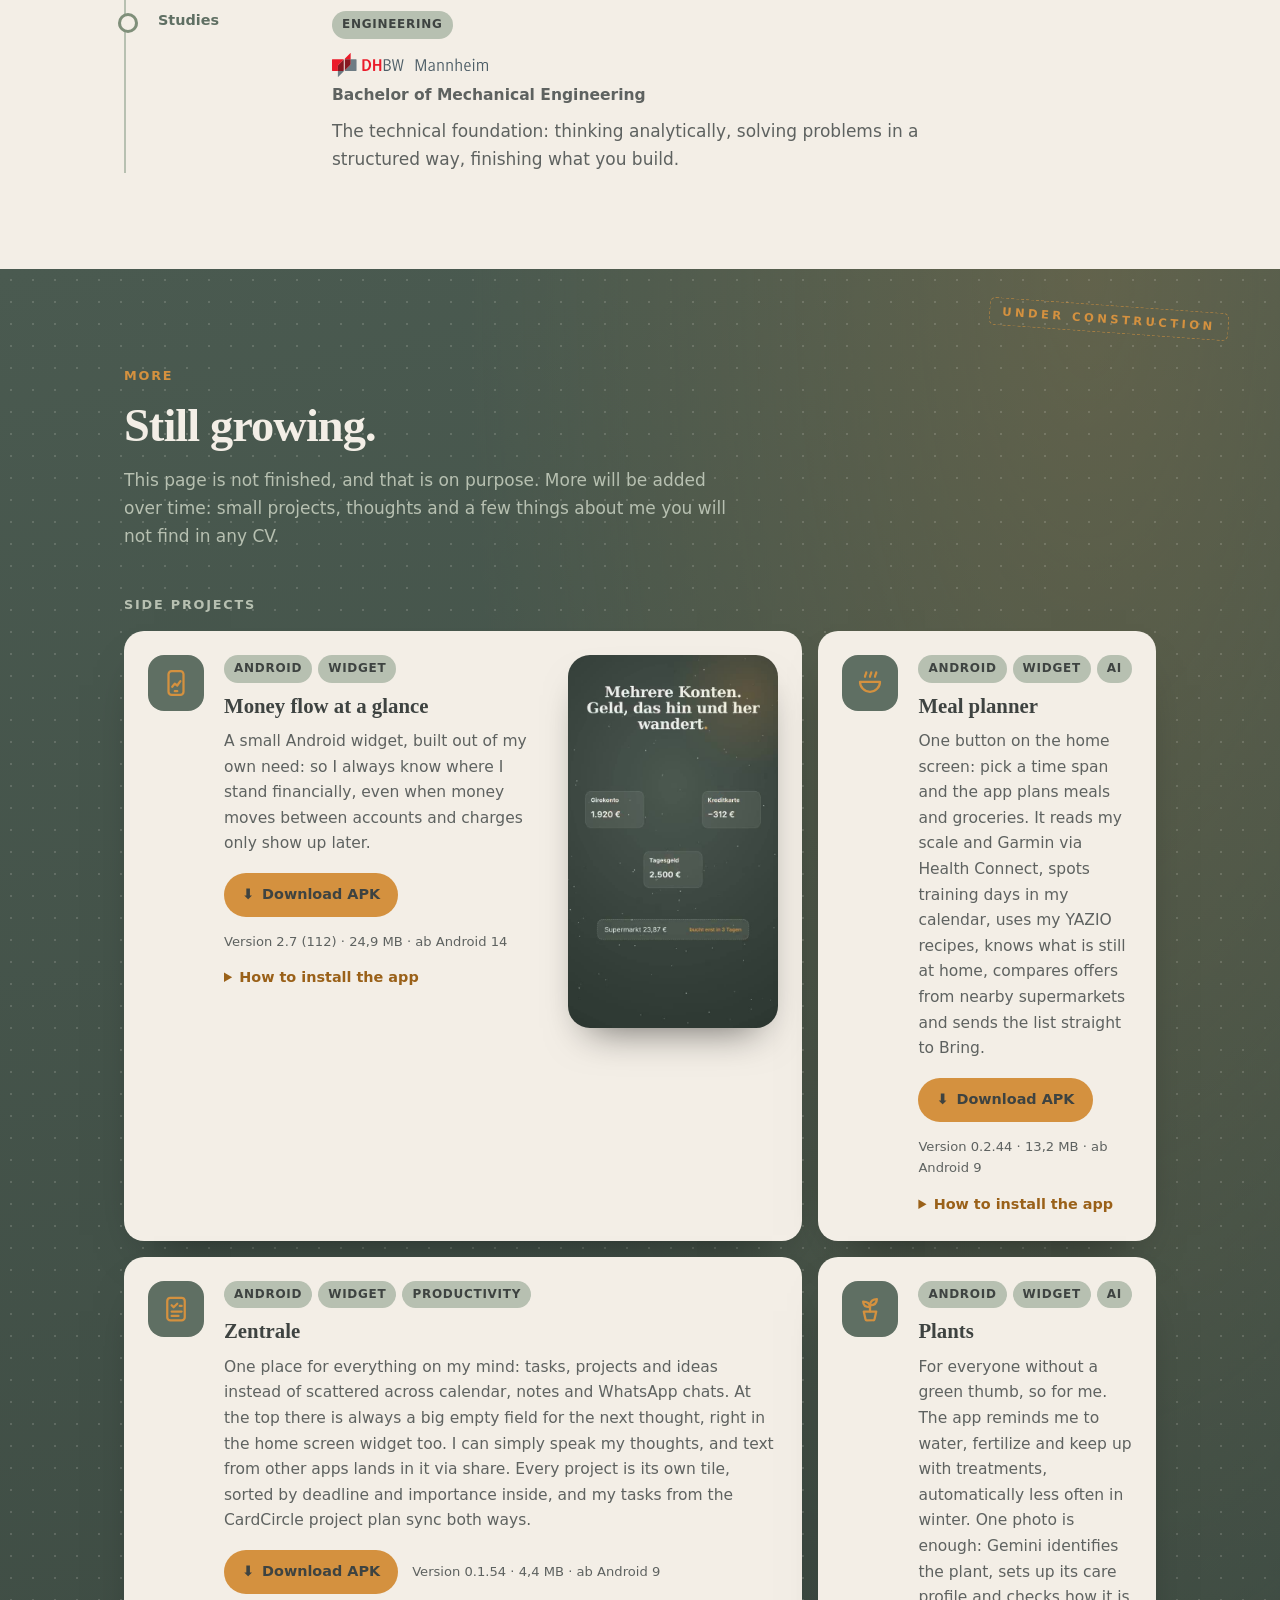
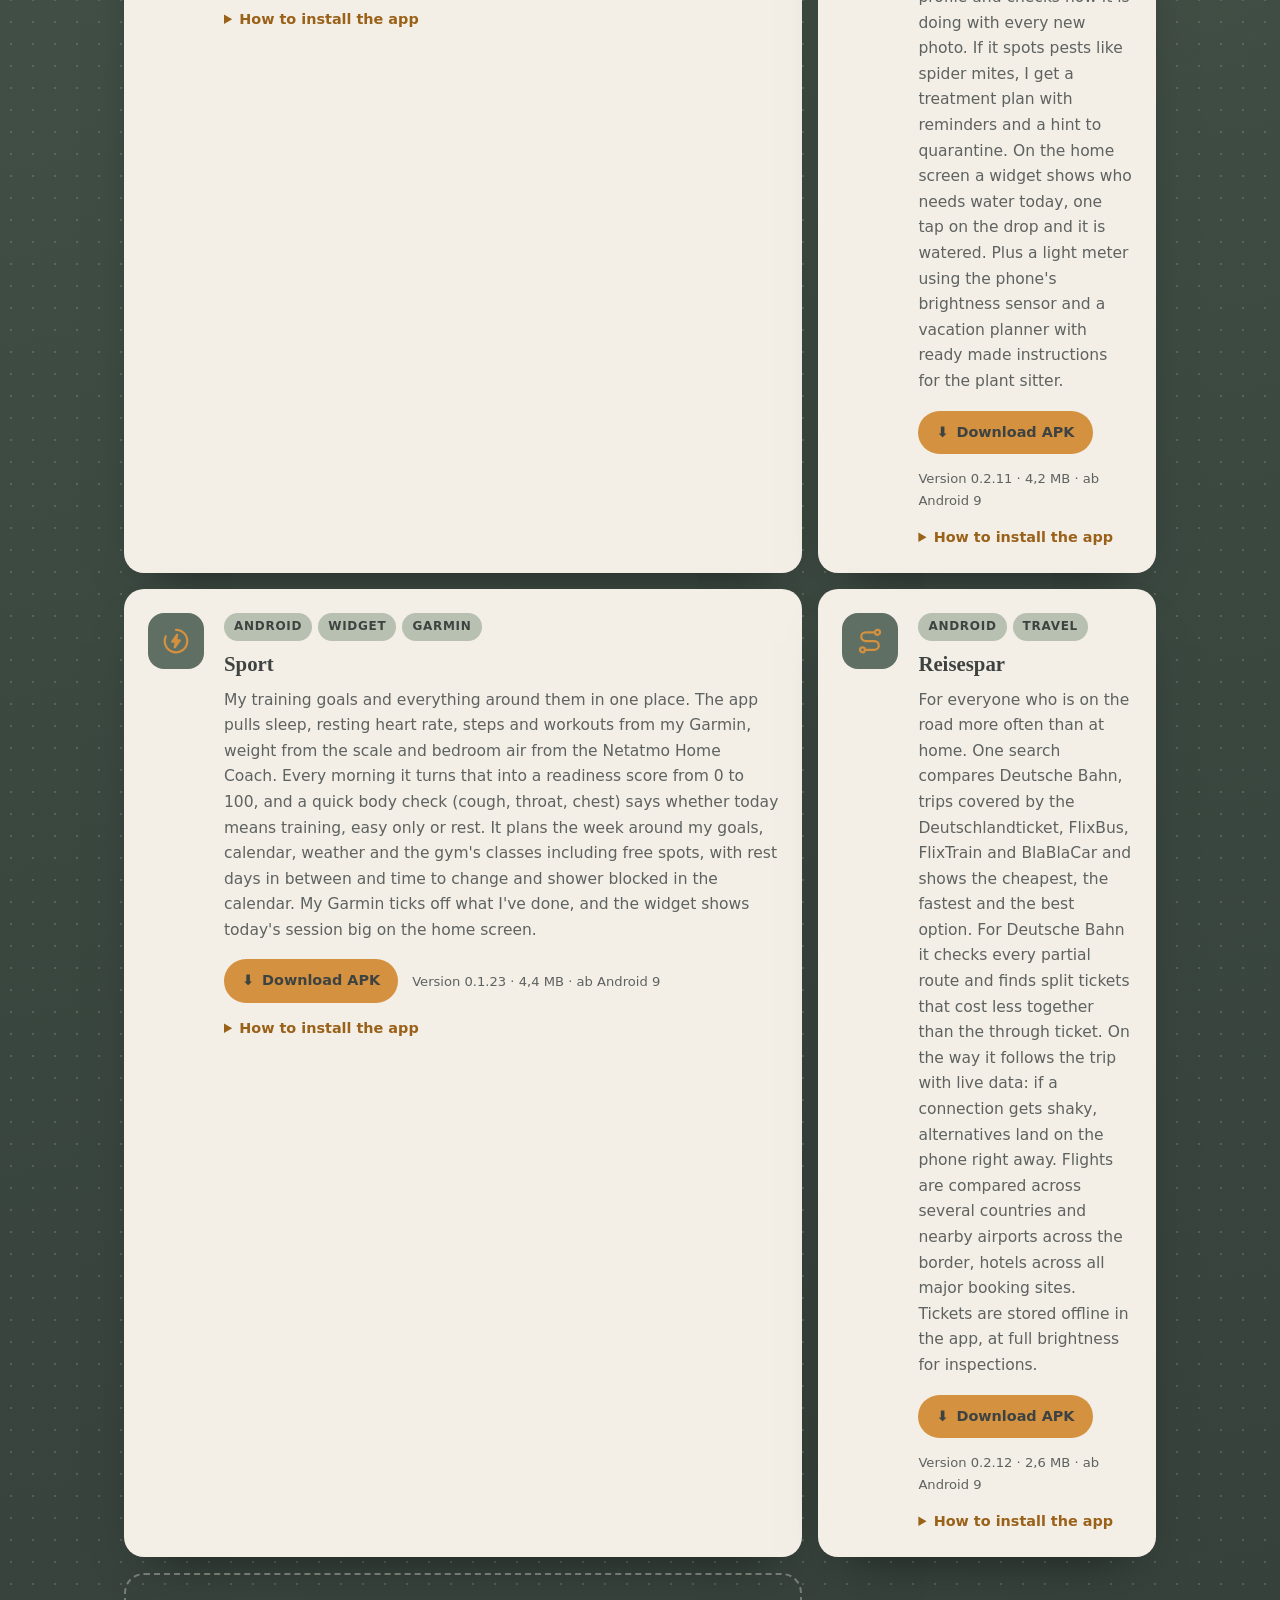
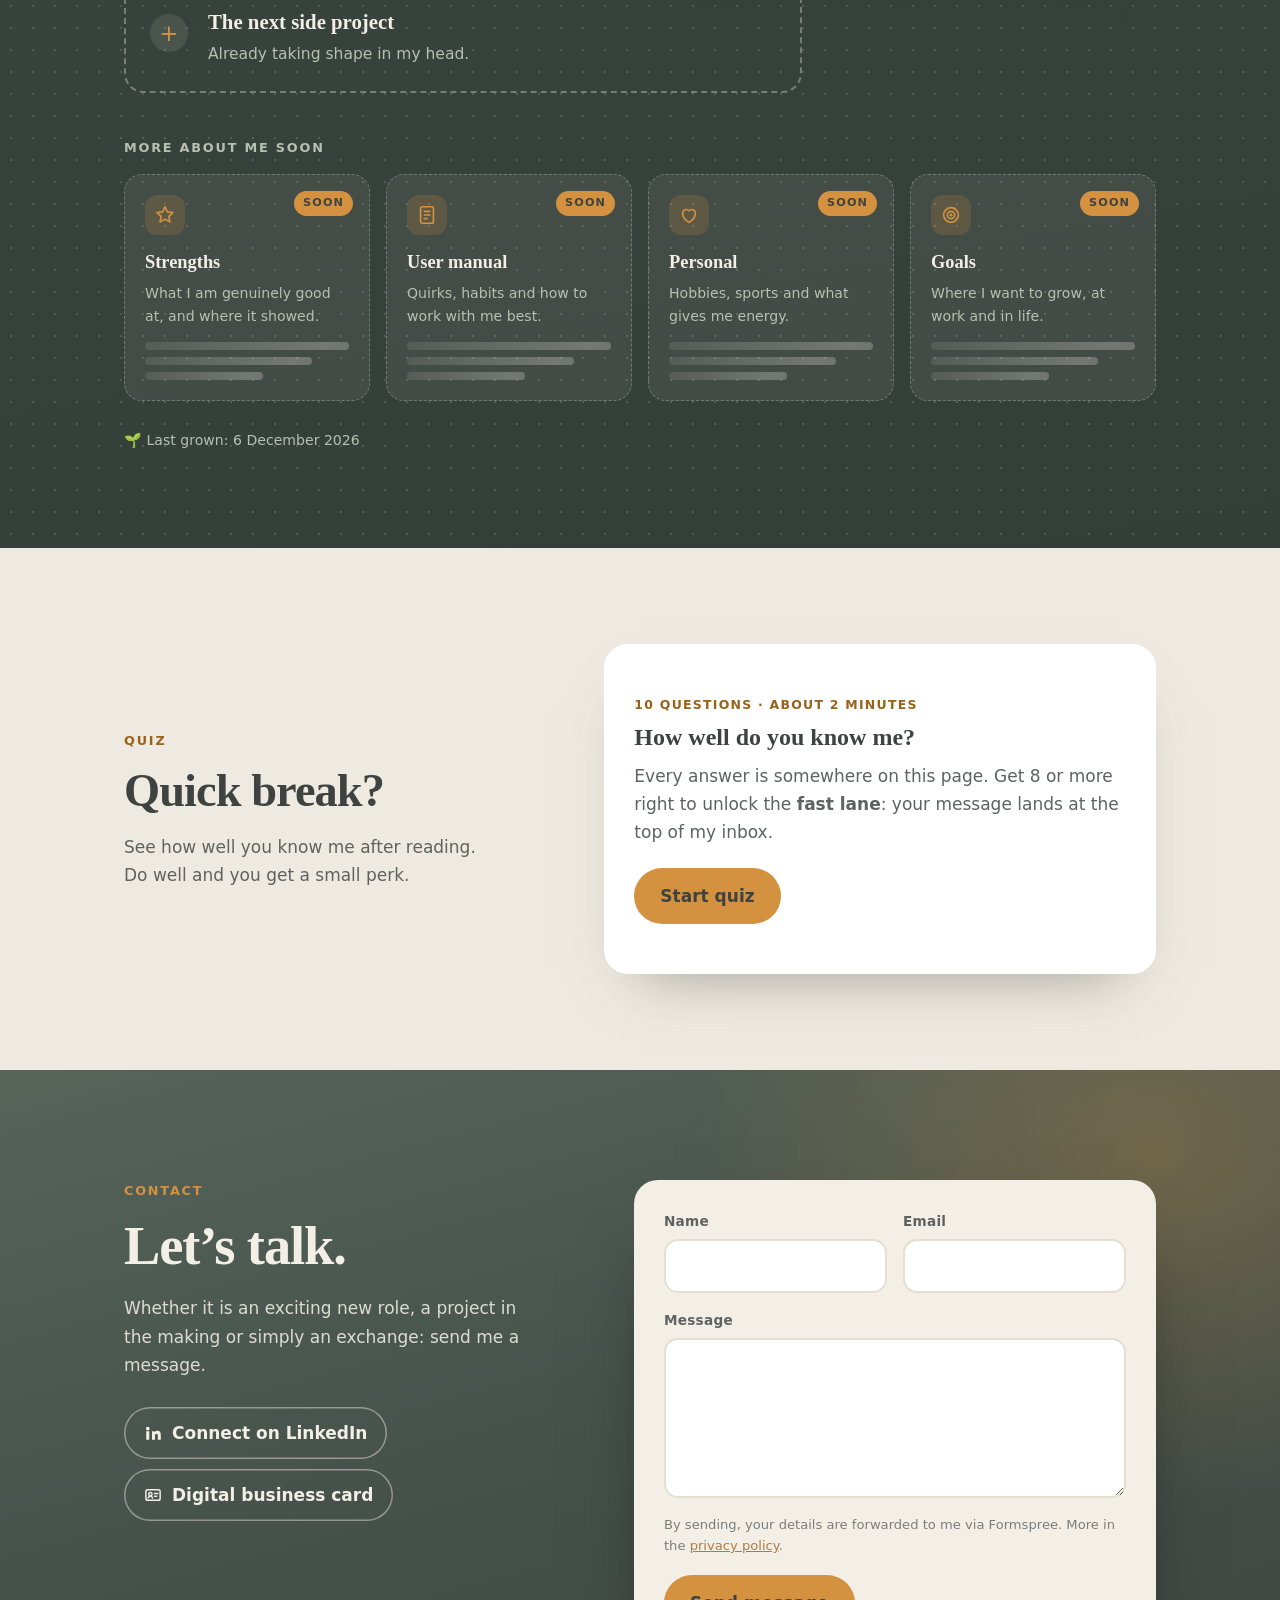
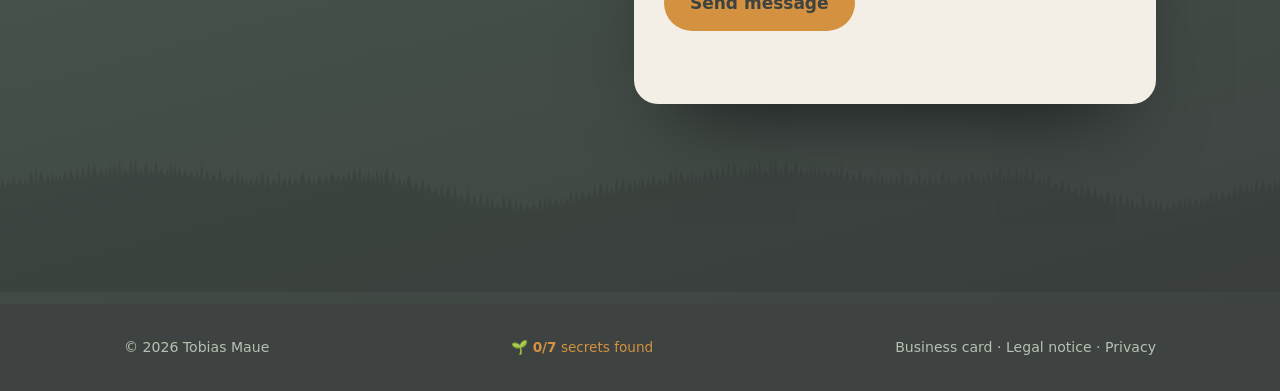
==== commit cc9a61ce: "Sport-Karte: Beschreibung auf den aktuellen Stand Co-Authored-By: Claude Opus 5.5 <noreply@anthropic" ====
--- a/index.html
+++ b/index.html
@@ -1275,7 +1275,7 @@
             <div class="side-body">
               <div class="side-tags"><span class="chip">Android</span><span class="chip">Widget</span><span class="chip">Garmin</span></div>
               <h4>Sport</h4>
-              <p>Meine Sportziele und alles, was dazugehört, an einem Ort. Die App holt Schlaf, Ruhepuls, Schritte und Einheiten von der Garmin, das Gewicht von der Waage und die Luft im Schlafzimmer vom Netatmo Home Coach. Daraus rechnet sie jeden Morgen eine Tagesform von 0 bis 100 und erklärt, wie sie darauf kommt. Ziele für Wettkampf, Gewicht, Regelmäßigkeit und Kraft zeigen, ob ich auf Kurs bin, und ein Tipp am Tag hält fest, wie es mir geht. Das Widget zeigt die Tagesform direkt auf dem Homescreen.</p>
+              <p>Meine Sportziele und alles, was dazugehört, an einem Ort. Die App holt Schlaf, Ruhepuls, Schritte und Einheiten von der Garmin, das Gewicht von der Waage und die Luft im Schlafzimmer vom Netatmo Home Coach. Daraus rechnet sie jeden Morgen eine Tagesform von 0 bis 100, und ein kurzer Körper-Check mit Husten, Hals und Lunge sagt, ob heute Training, nur locker oder Pause dran ist. Sie plant die Woche passend zu Zielen, Kalender, Wetter und den Kursen im Studio inklusive freier Plätze, mit Ruhetagen dazwischen und Zeit fürs Umziehen und Duschen im Kalender. Erledigtes hakt die Garmin von selbst ab, und das Widget zeigt die heutige Einheit groß auf dem Homescreen.</p>
               <div class="dl-row">
                 <a class="btn side-btn" id="sp-dl" onclick="window.mauTrack('APK heruntergeladen', { app: 'sport', version: this.dataset.version || '0.1' })" href="https://github.com/mauetobias/mau-e/releases" download type="application/vnd.android.package-archive"><span aria-hidden="true">⬇</span> <span>APK herunterladen</span></a>
                 <span class="dl-meta" id="sp-meta">Version 0.1 · ab Android 9 · frühe Version</span>
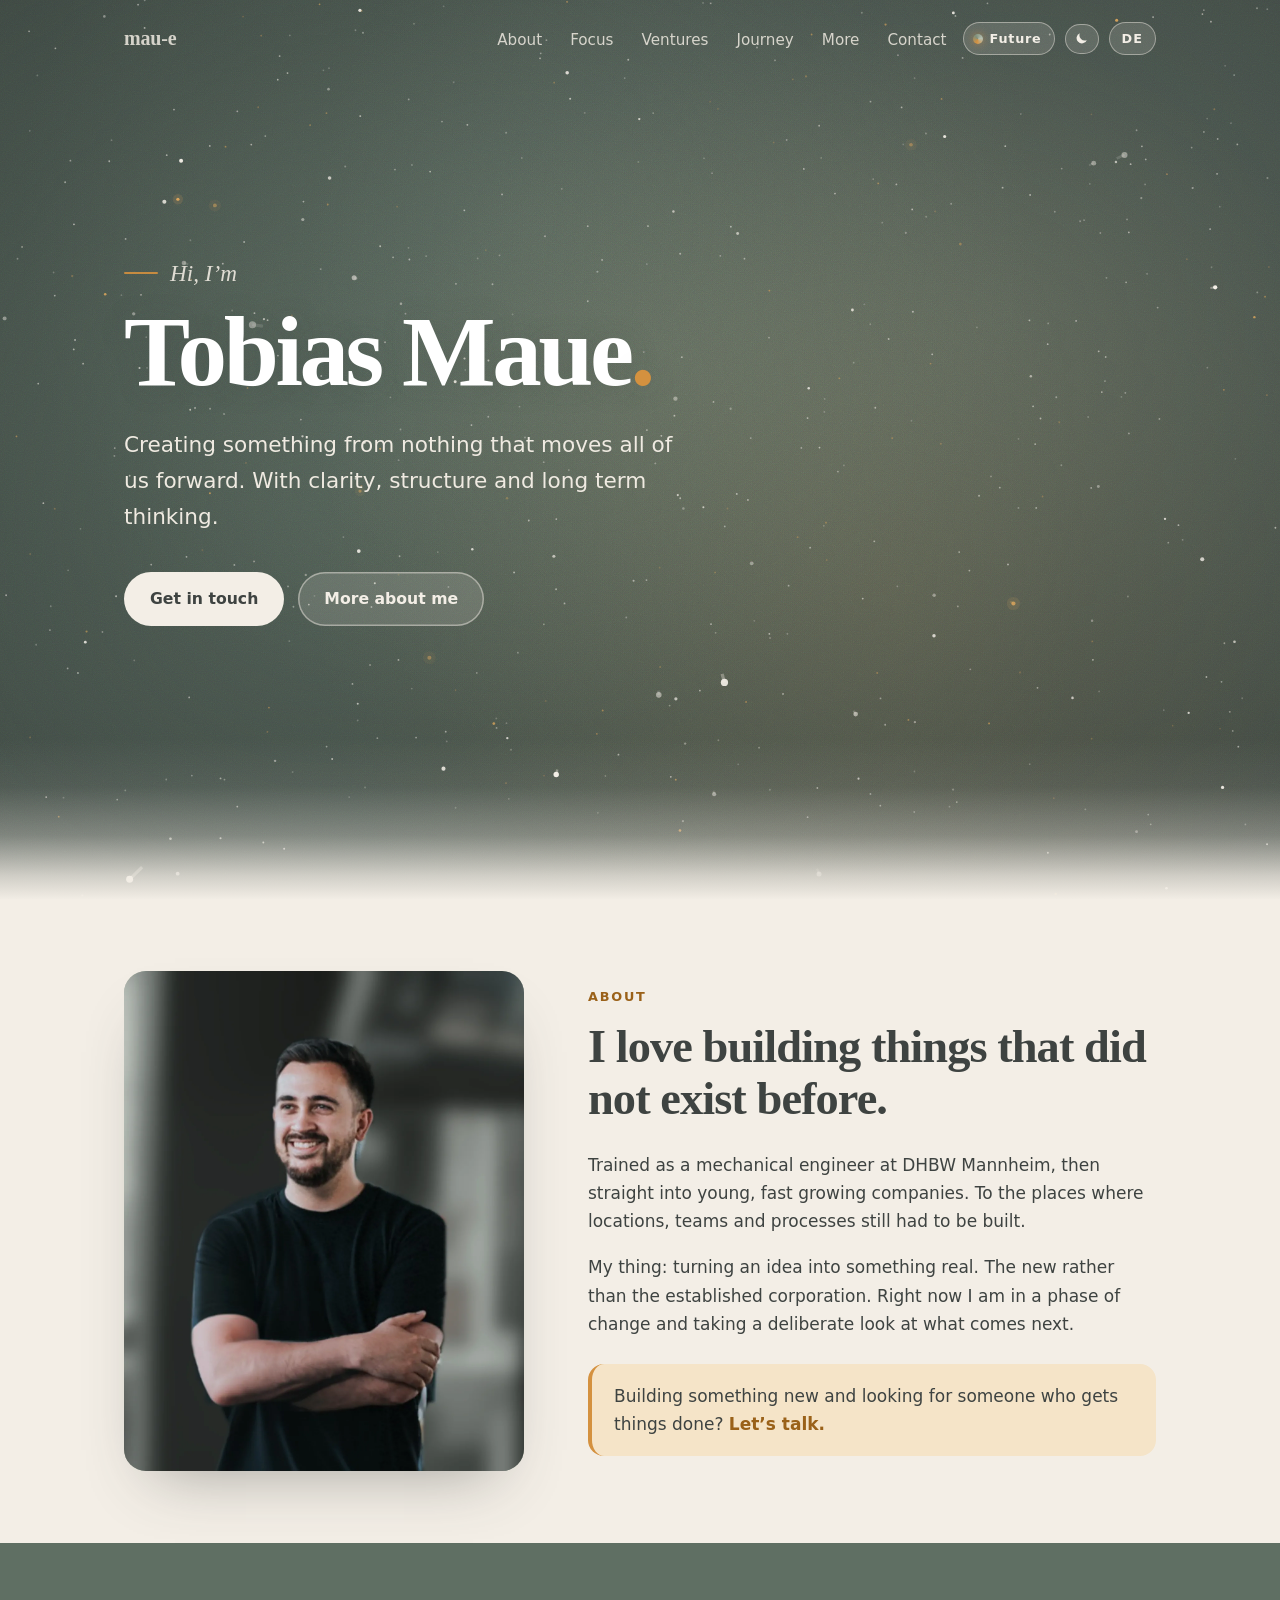
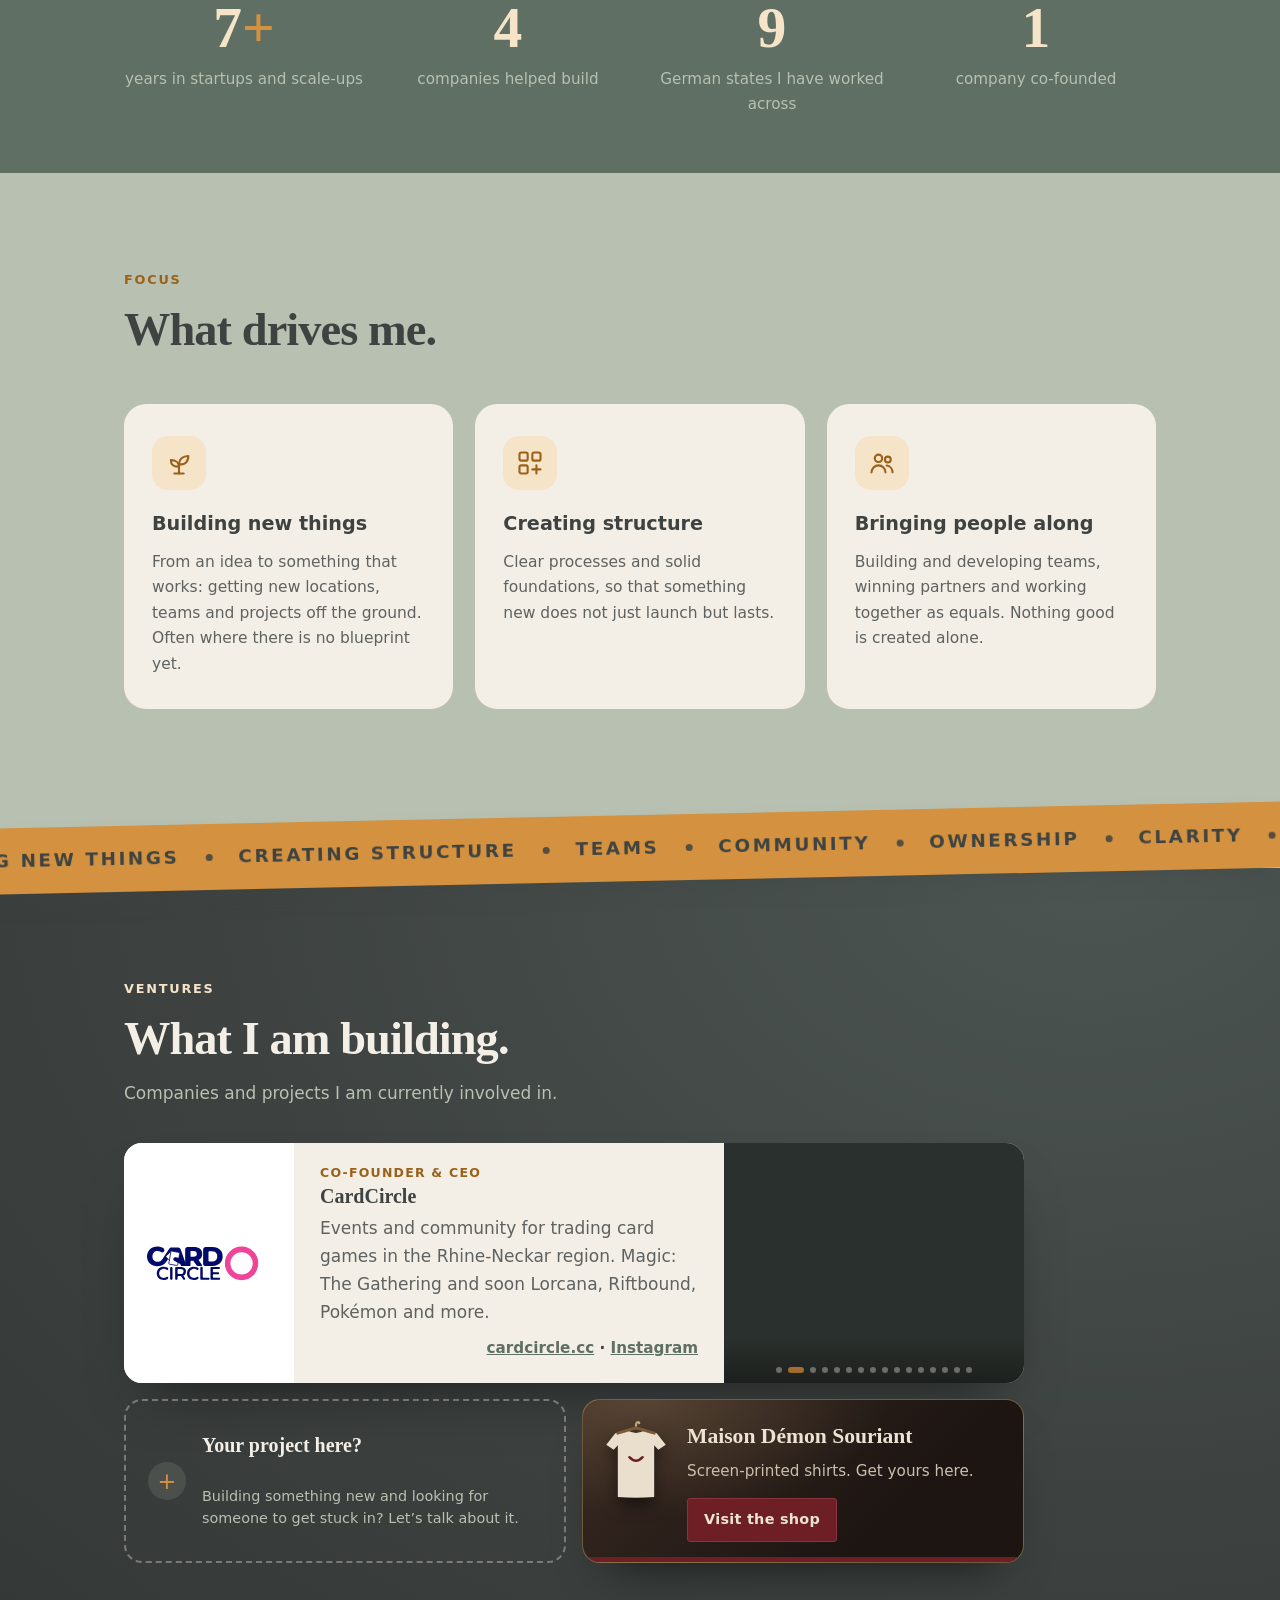
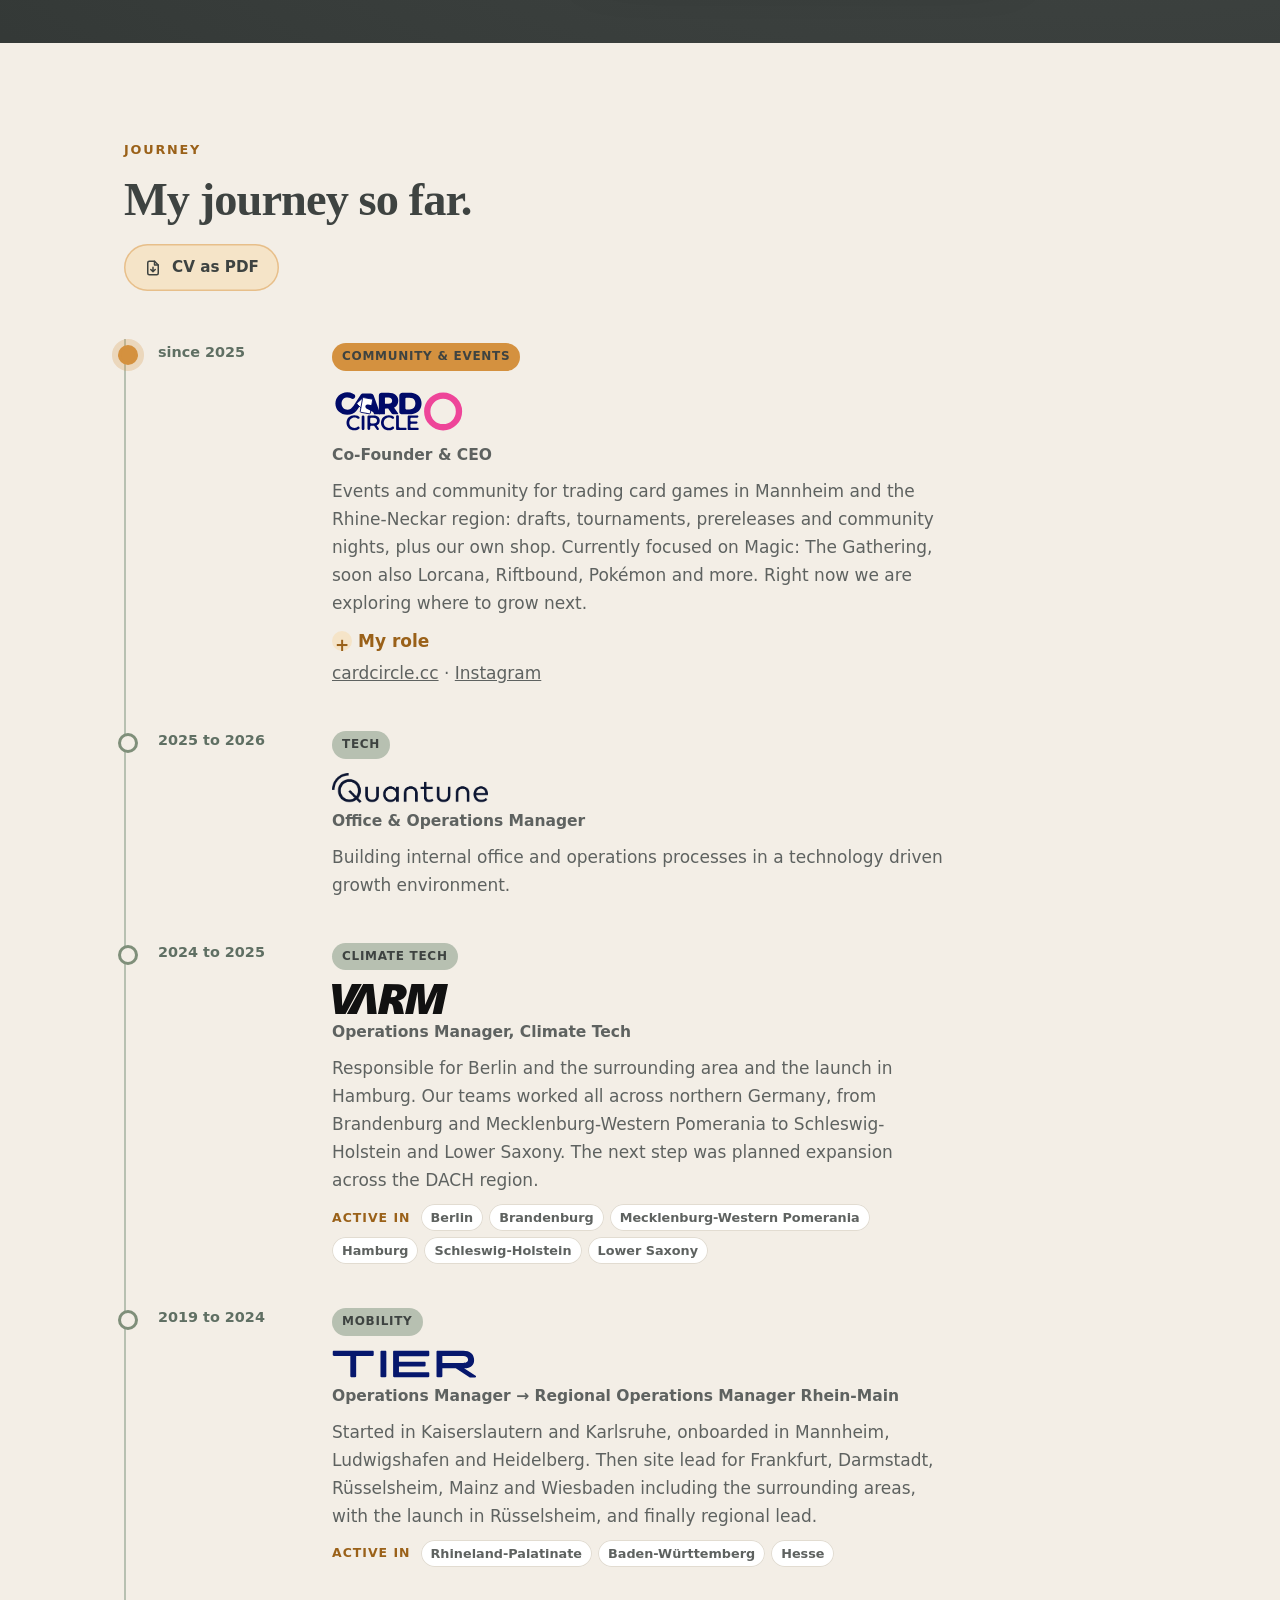
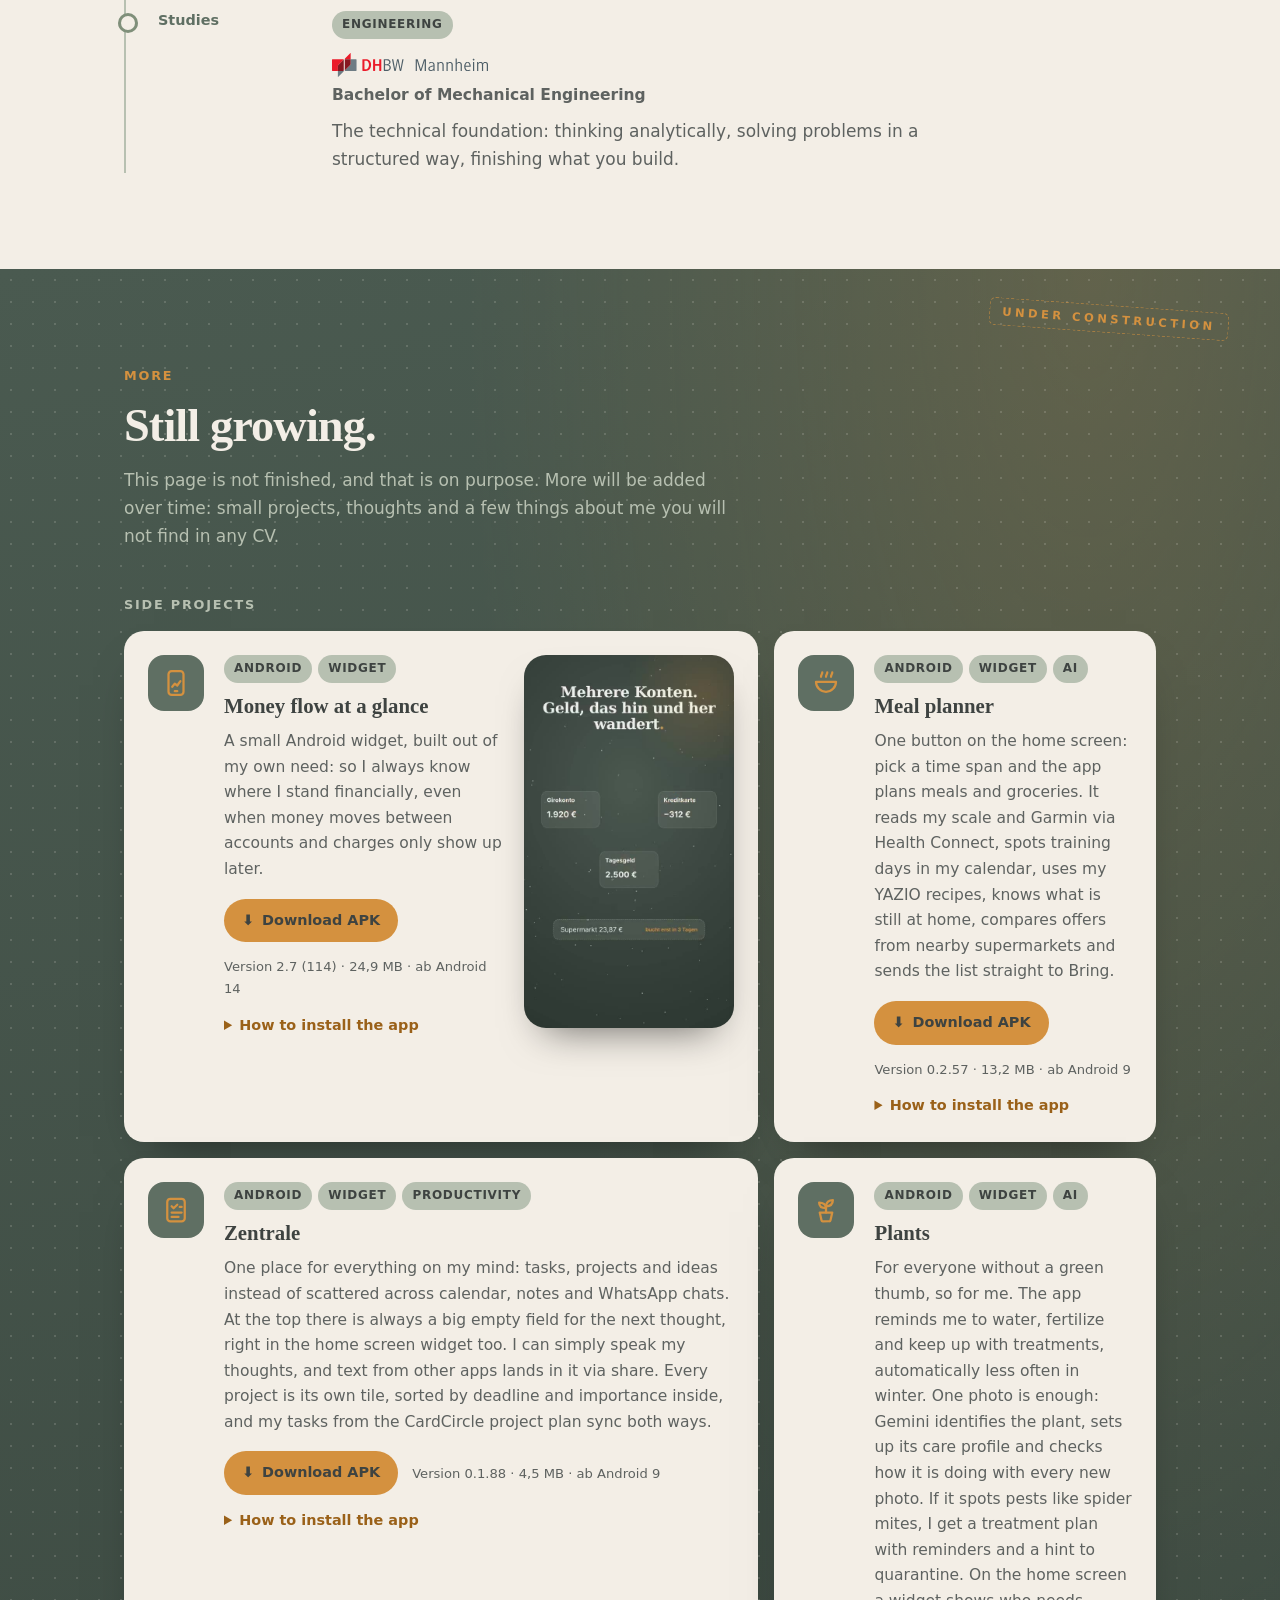
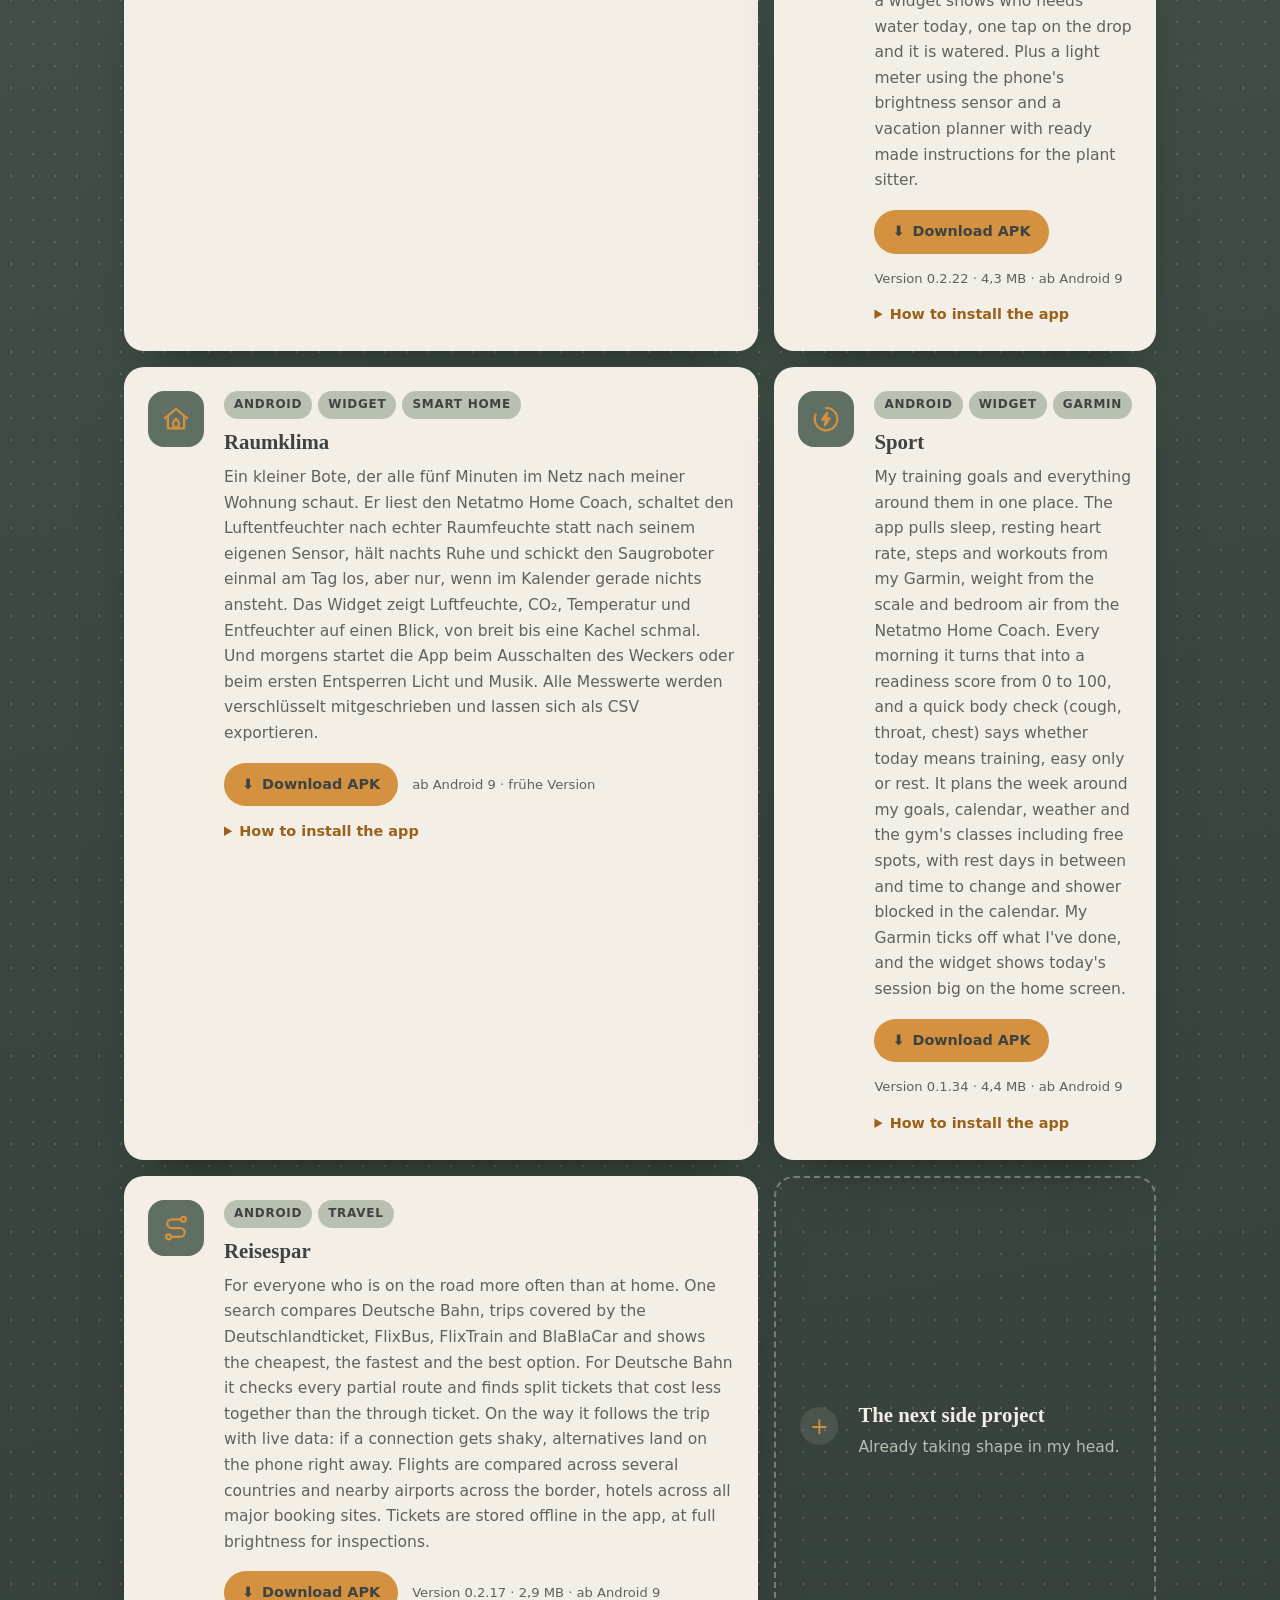
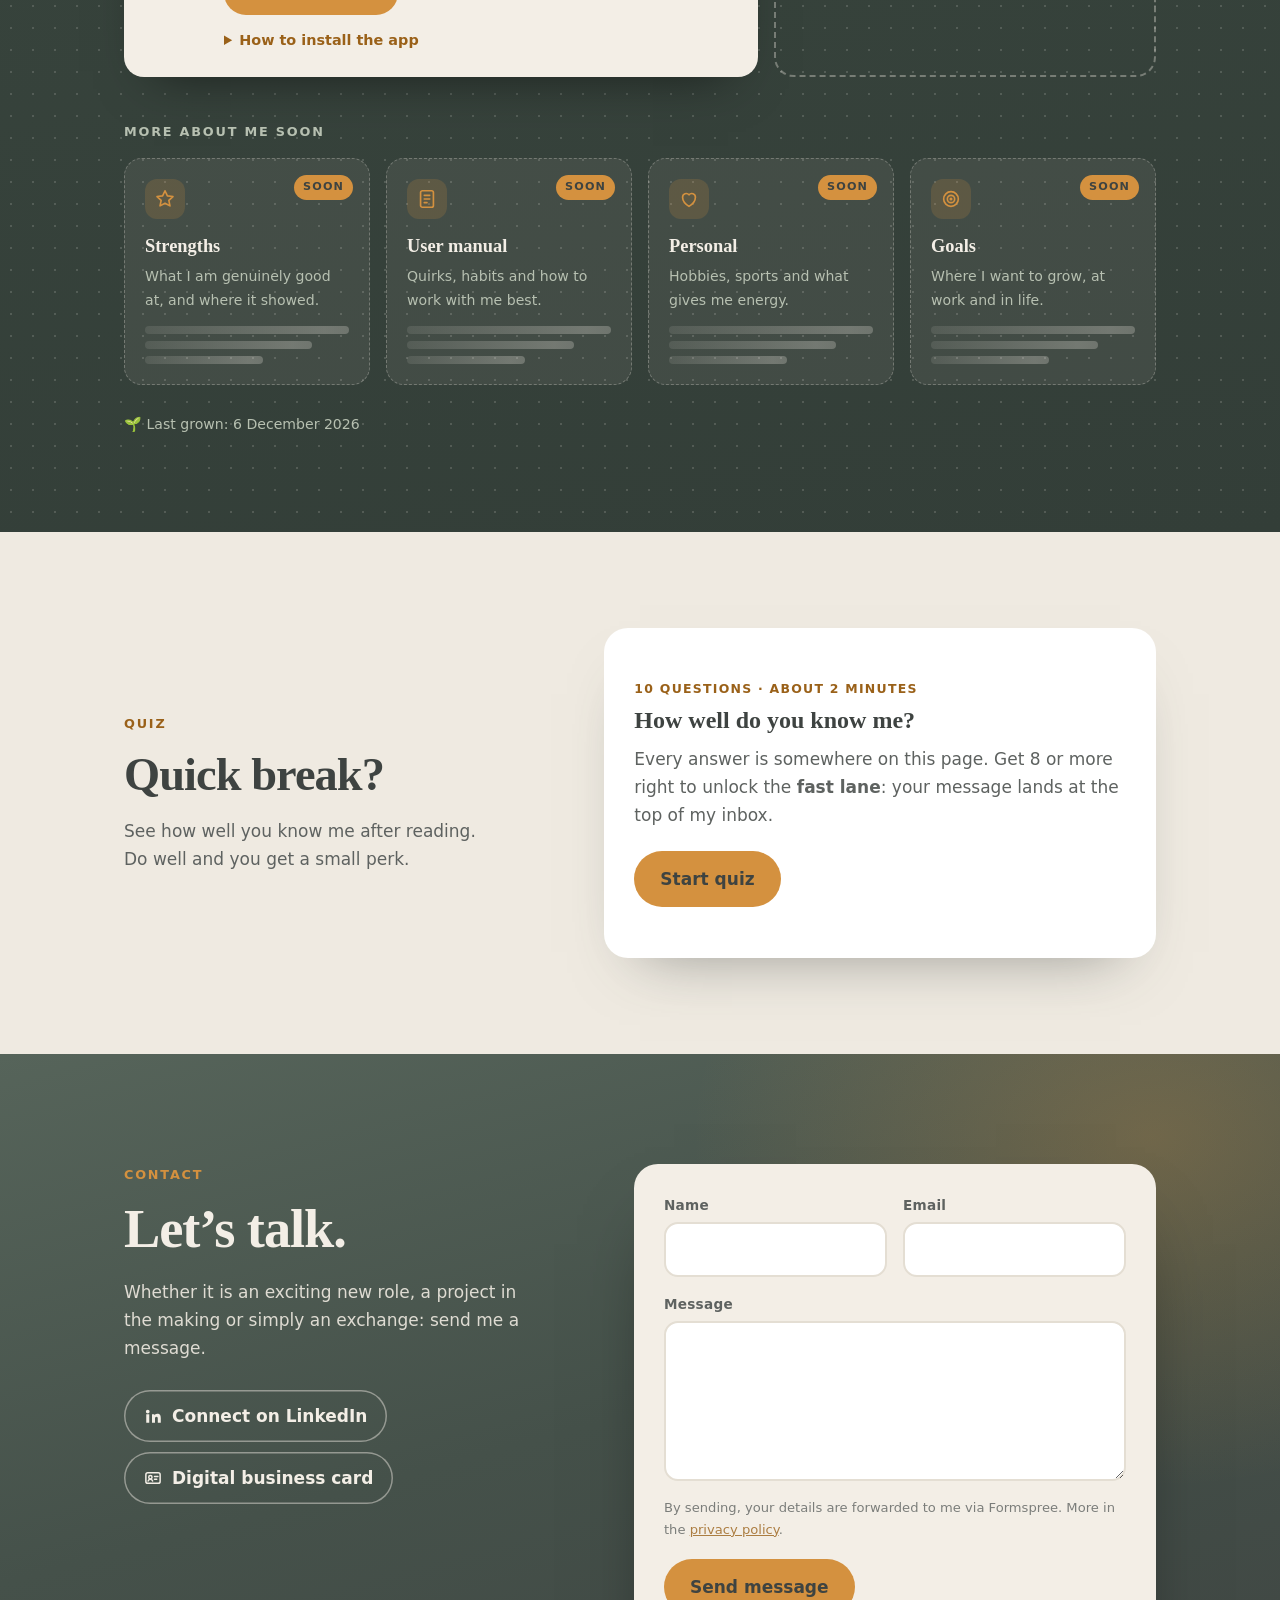
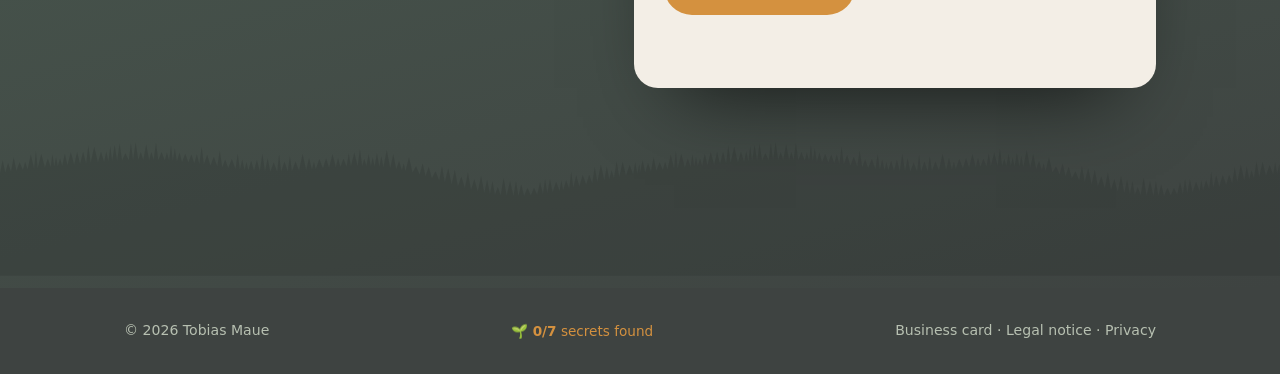
==== commit dbb48aae: "Sidequest Raumklima: App mit Widget, Version kommt live aus den GitHub-Releases Co-Authored-By: Clau" ====
--- a/index.html
+++ b/index.html
@@ -1265,6 +1265,30 @@
                 </ol>
                 <p>Pflanzen, Fotos und Tagebuch bleiben auf deinem Handy und landen nur in deiner eigenen Android-Sicherung. Fotos gehen ausschließlich an Gemini, wenn du einen Check startest.</p>
                 <p class="sha">SHA-256: <code id="pf-sha">folgt mit dem ersten Build</code></p>
+              </details>
+            </div>
+          </article>
+          <article class="side-card reveal">
+            <div class="side-ic" aria-hidden="true">
+              <svg viewBox="0 0 24 24" fill="none" stroke="currentColor" stroke-width="1.8" stroke-linecap="round" stroke-linejoin="round"><path d="M3 11.5 12 4l9 7.5"/><path d="M5.5 10v9.5h13V10"/><path d="M12 11.5c-1.6 2-2.5 3.3-2.5 4.4a2.5 2.5 0 0 0 5 0c0-1.1-.9-2.4-2.5-4.4z"/></svg>
+            </div>
+            <div class="side-body">
+              <div class="side-tags"><span class="chip">Android</span><span class="chip">Widget</span><span class="chip">Smart Home</span></div>
+              <h4>Raumklima</h4>
+              <p>Ein kleiner Bote, der alle fünf Minuten im Netz nach meiner Wohnung schaut. Er liest den Netatmo Home Coach, schaltet den Luftentfeuchter nach echter Raumfeuchte statt nach seinem eigenen Sensor, hält nachts Ruhe und schickt den Saugroboter einmal am Tag los, aber nur, wenn im Kalender gerade nichts ansteht. Das Widget zeigt Luftfeuchte, CO₂, Temperatur und Entfeuchter auf einen Blick, von breit bis eine Kachel schmal. Und morgens startet die App beim Ausschalten des Weckers oder beim ersten Entsperren Licht und Musik. Alle Messwerte werden verschlüsselt mitgeschrieben und lassen sich als CSV exportieren.</p>
+              <div class="dl-row">
+                <a class="btn side-btn" id="rk-dl" onclick="window.mauTrack('APK heruntergeladen', { app: 'raumklima', version: this.dataset.version || '1' })" href="https://github.com/mauetobias/raumklima/releases/latest" download type="application/vnd.android.package-archive"><span aria-hidden="true">⬇</span> <span>APK herunterladen</span></a>
+                <span class="dl-meta" id="rk-meta">ab Android 9 · frühe Version</span>
+              </div>
+              <details class="dl-help">
+                <summary>So installierst du die App</summary>
+                <ol>
+                  <li>APK auf dem Android-Handy herunterladen und antippen, Installation aus dieser Quelle einmal erlauben.</li>
+                  <li>Den Schlüssel deines eigenen Raumklima-Boten eintragen (der Bote läuft als GitHub-Workflow, Code im <a href="https://github.com/mauetobias/raumklima">Repo raumklima</a>).</li>
+                  <li>Das Widget „Raumklima“ auf den Homescreen ziehen und beliebig groß oder schmal machen.</li>
+                </ol>
+                <p>Messwerte liegen nur verschlüsselt im Repo, Zugangsdaten ausschließlich in den GitHub-Secrets. Die App meldet sich selbst, sobald eine neue Version da ist.</p>
+                <p class="sha">SHA-256: <code id="rk-sha">wird beim Laden ermittelt</code></p>
               </details>
             </div>
           </article>
@@ -1795,6 +1819,17 @@
     if (meta) meta.textContent = 'Version ' + a.version + ' · ' + a.size + ' · ab Android 9';
     if (sha && a.sha256) sha.textContent = a.sha256;
   }).catch(function () {});
+  // Raumklima: neueste Version direkt aus den GitHub-Releases (wird bei jedem Build automatisch neu)
+  fetch('https://api.github.com/repos/mauetobias/raumklima/releases/latest', { cache: 'no-cache' }).then(function (r) { return r.ok ? r.json() : null; }).then(function (a) {
+    if (!a || !a.assets) return;
+    var apk = a.assets.filter(function (x) { return /\.apk$/.test(x.name); })[0];
+    if (!apk) return;
+    var v = '1.' + String(a.tag_name).split('-').pop();
+    var dl = document.getElementById('rk-dl'), meta = document.getElementById('rk-meta'), sha = document.getElementById('rk-sha');
+    if (dl) { dl.href = apk.browser_download_url; dl.dataset.version = v; }
+    if (meta) meta.textContent = 'Version ' + v + ' · ' + (apk.size / 1048576).toFixed(1).replace('.', ',') + ' MB · ab Android 9';
+    if (sha) sha.textContent = apk.digest ? apk.digest.replace('sha256:', '') : 'siehe GitHub-Release';
+  }).catch(function () {});
 </script>
 </body>
 </html>
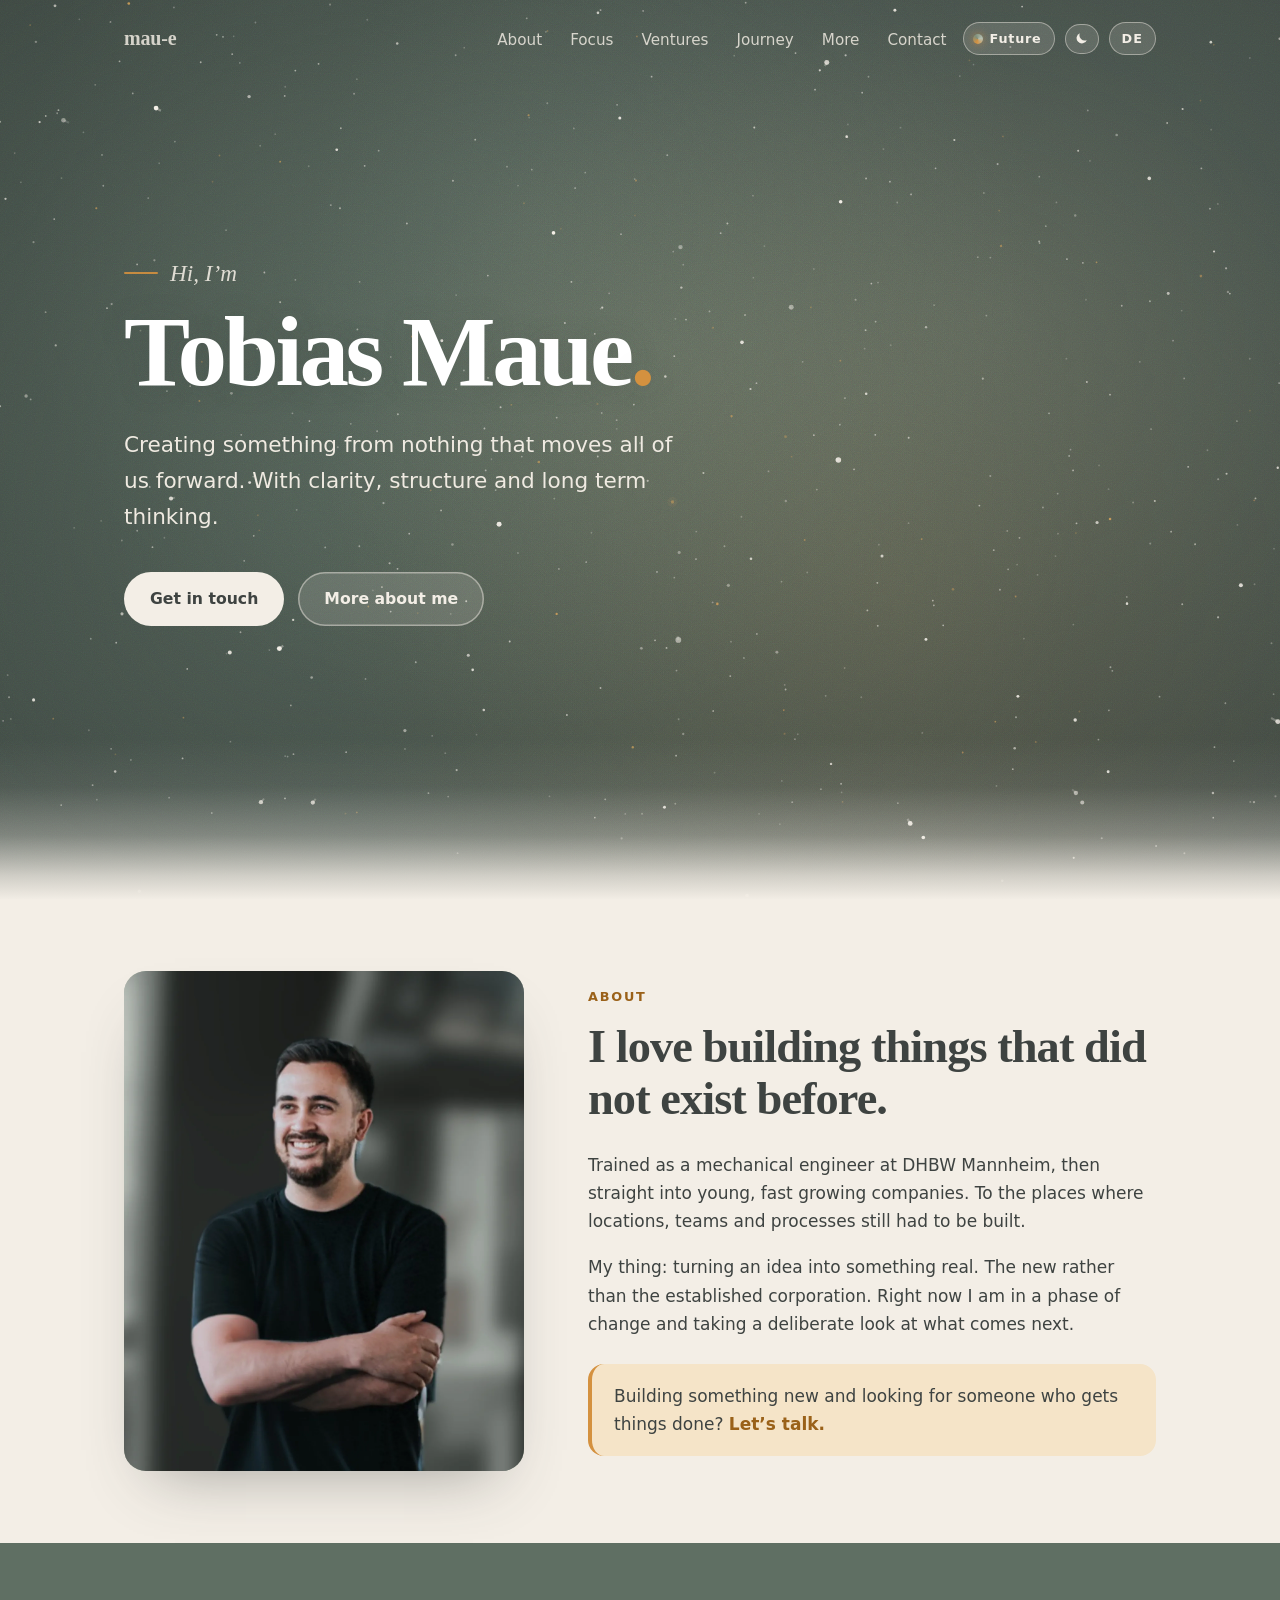
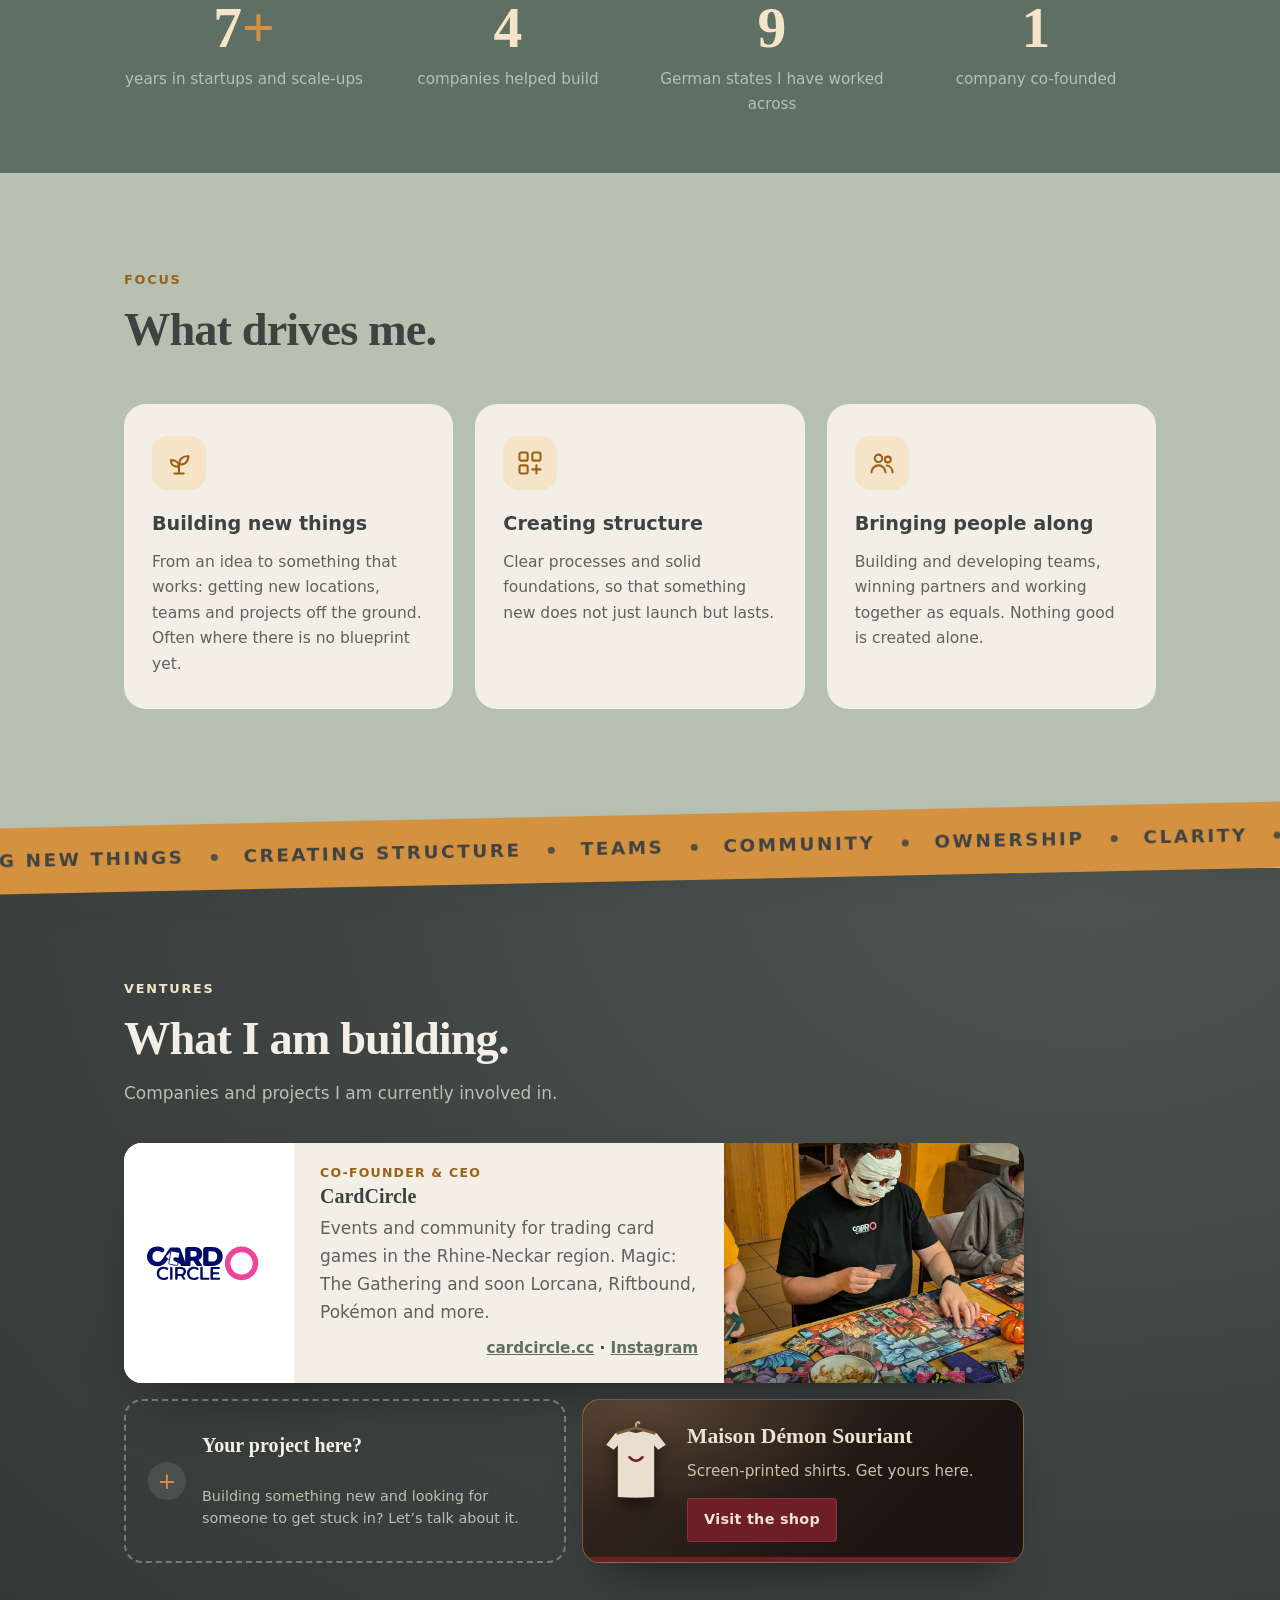
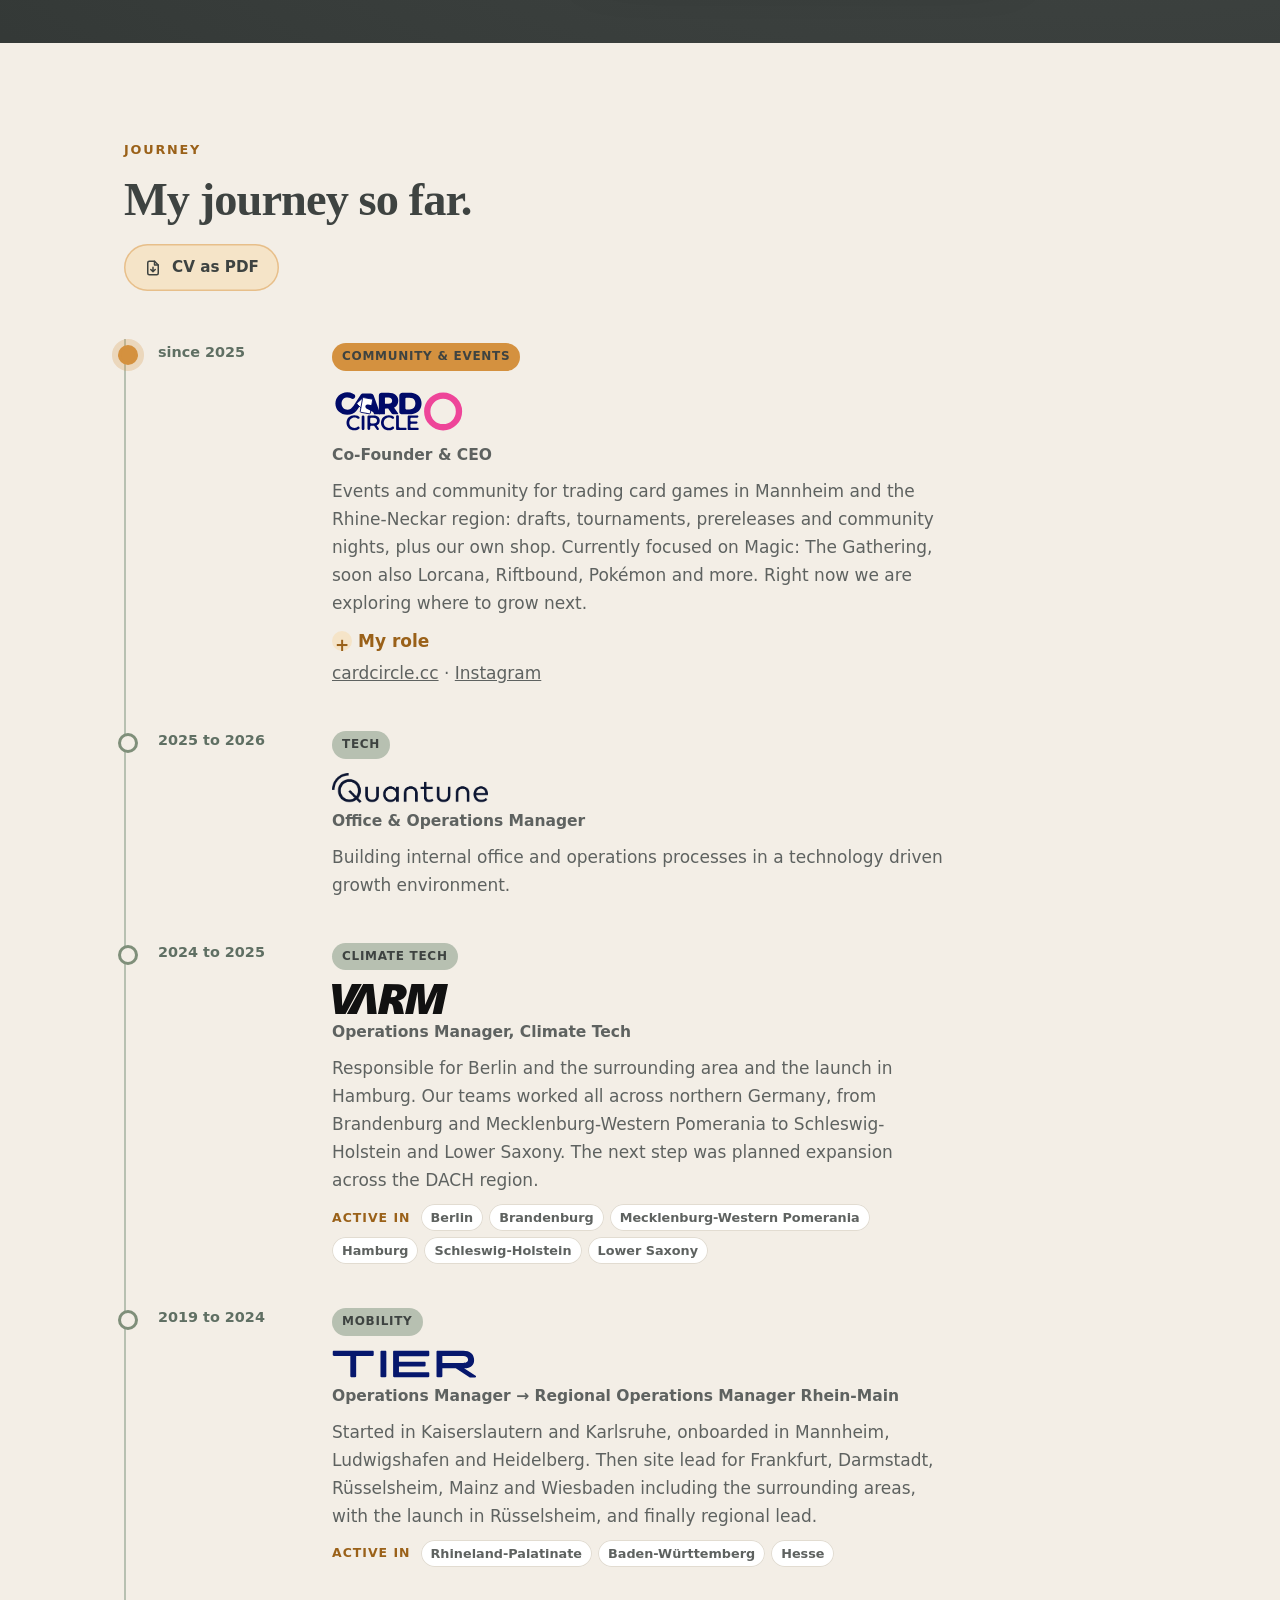
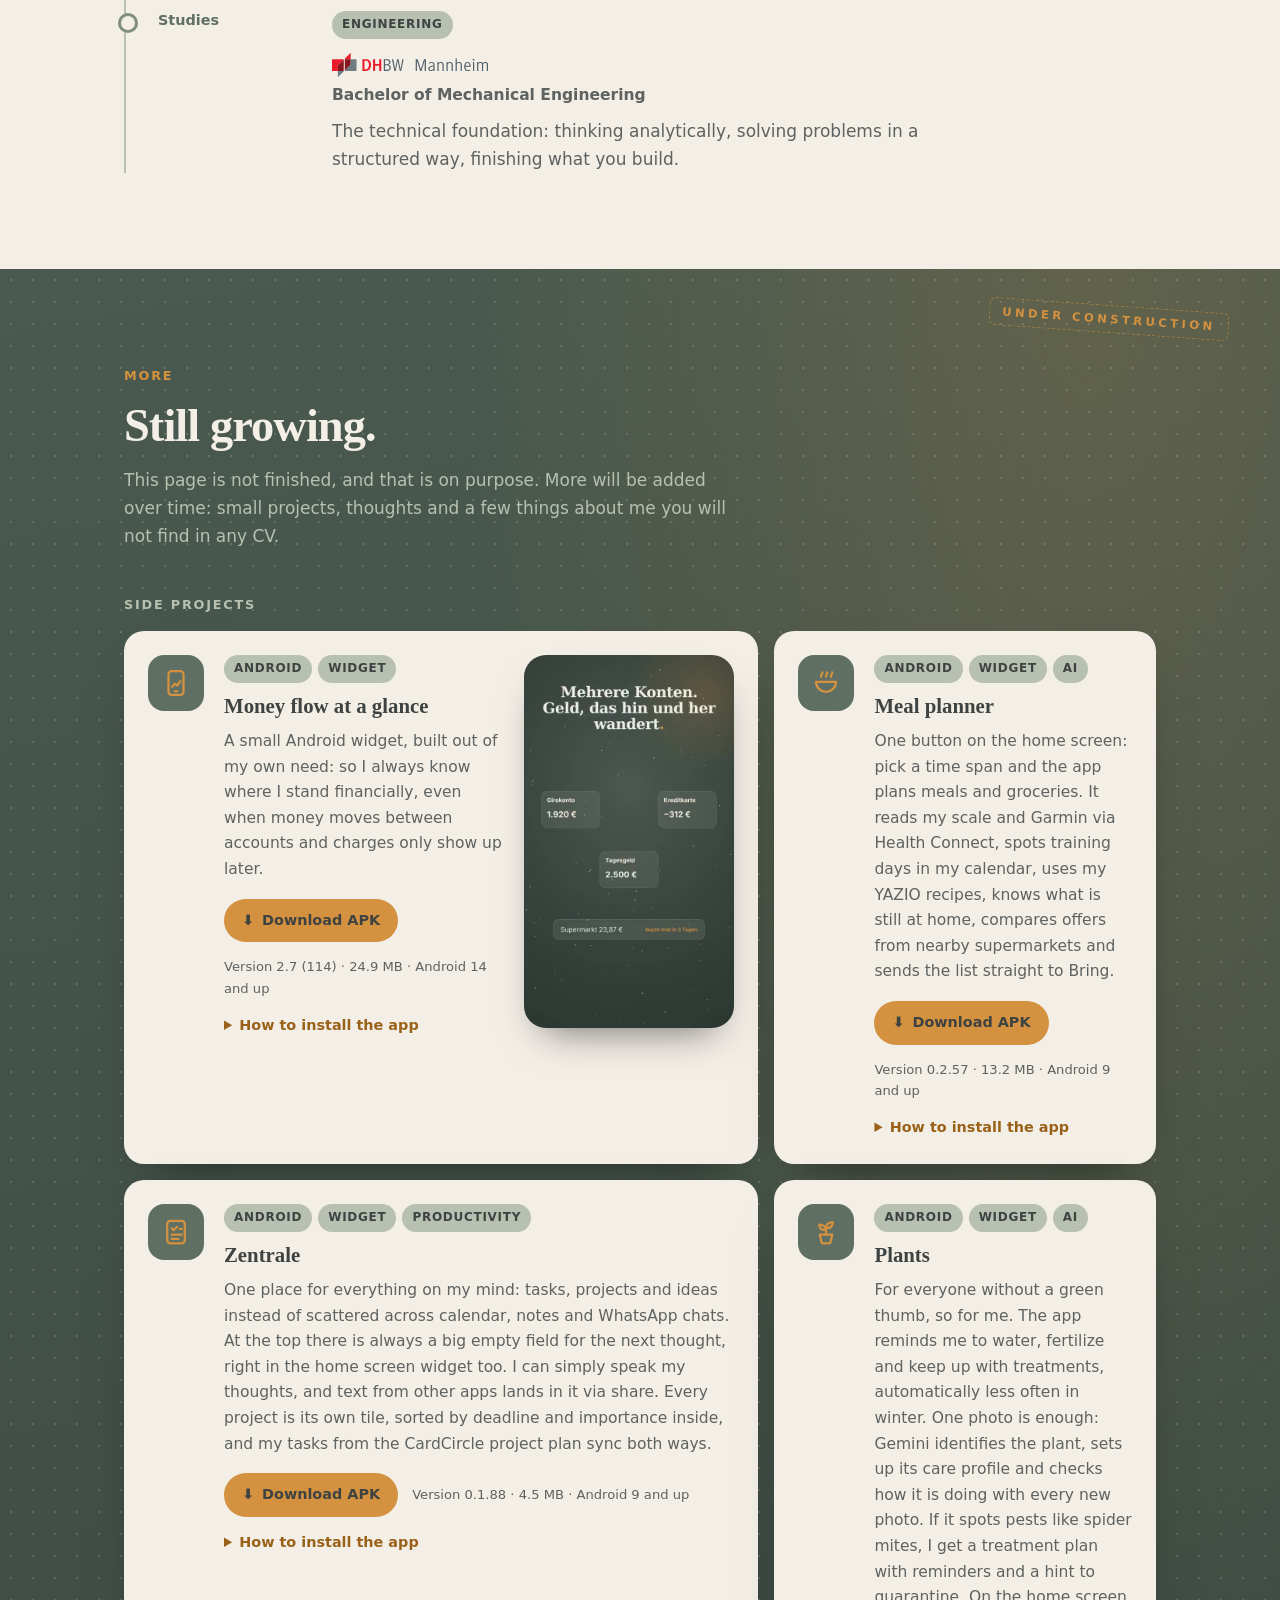
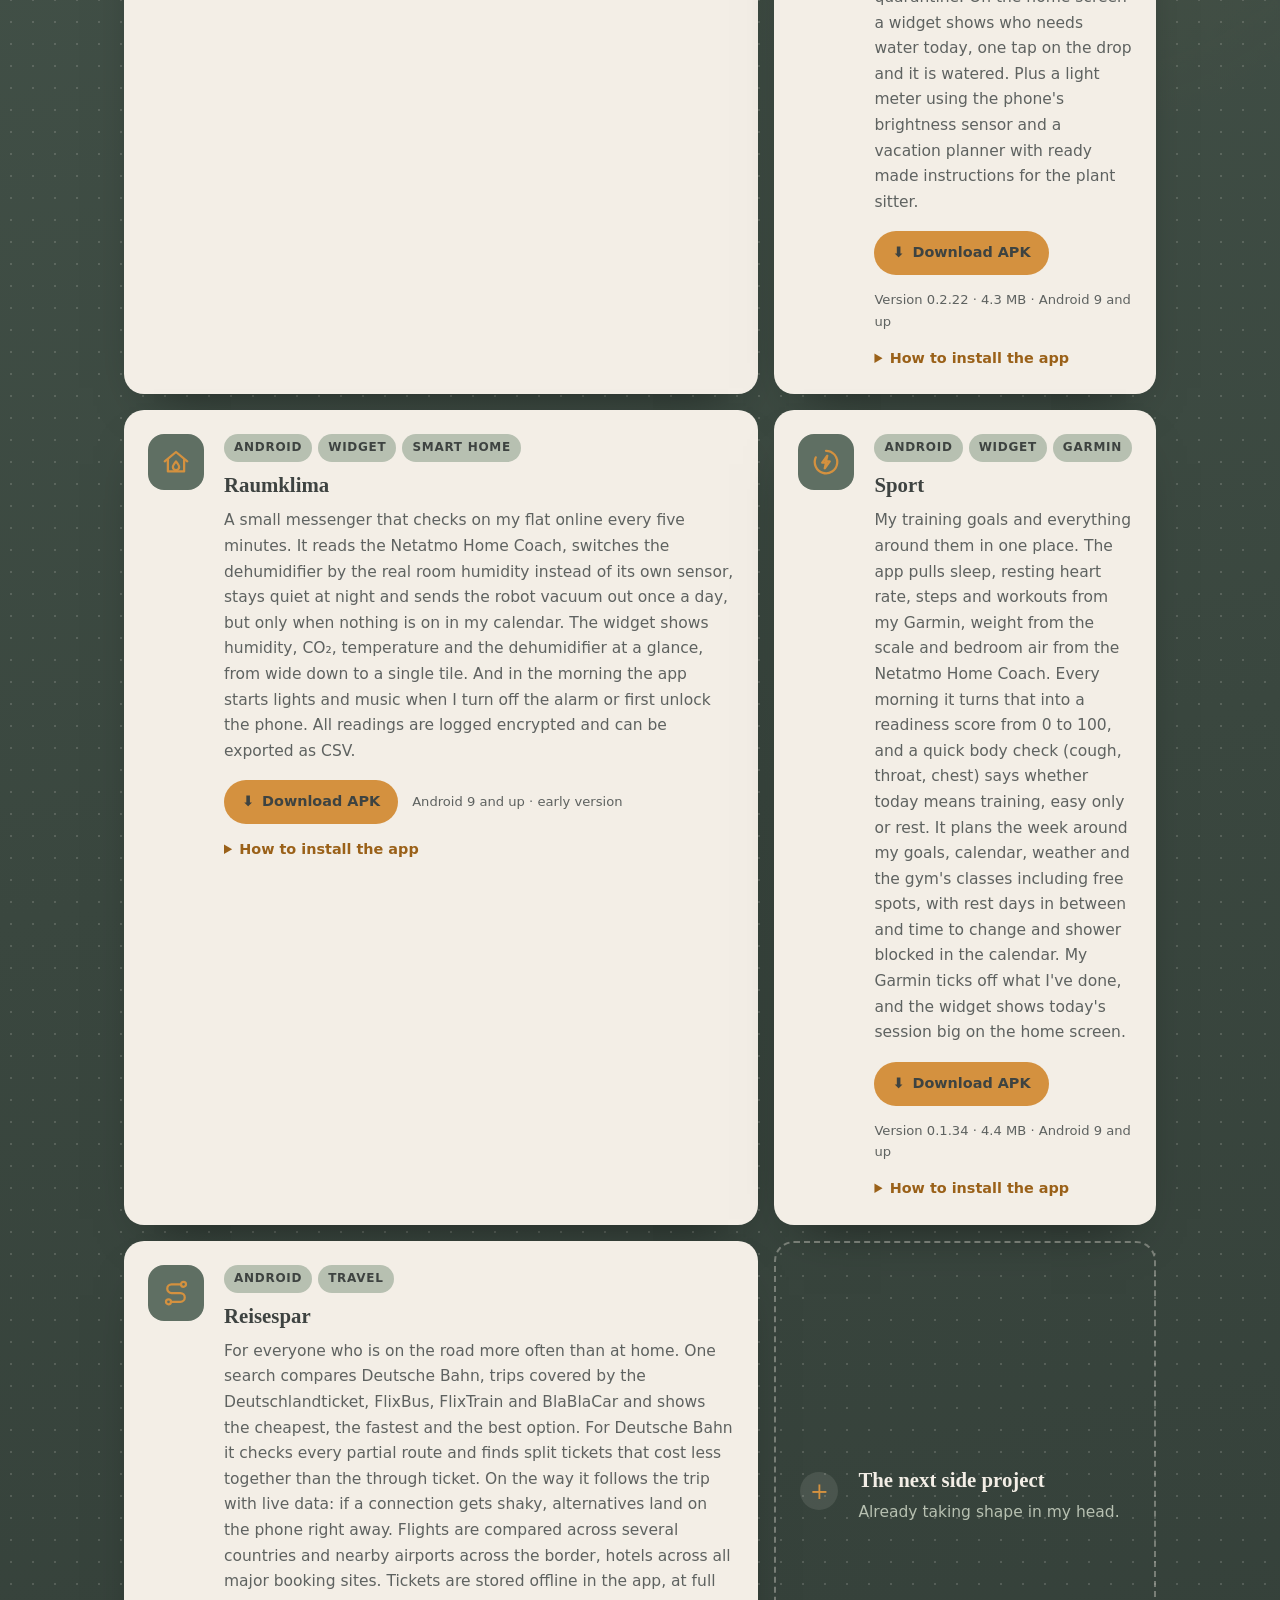
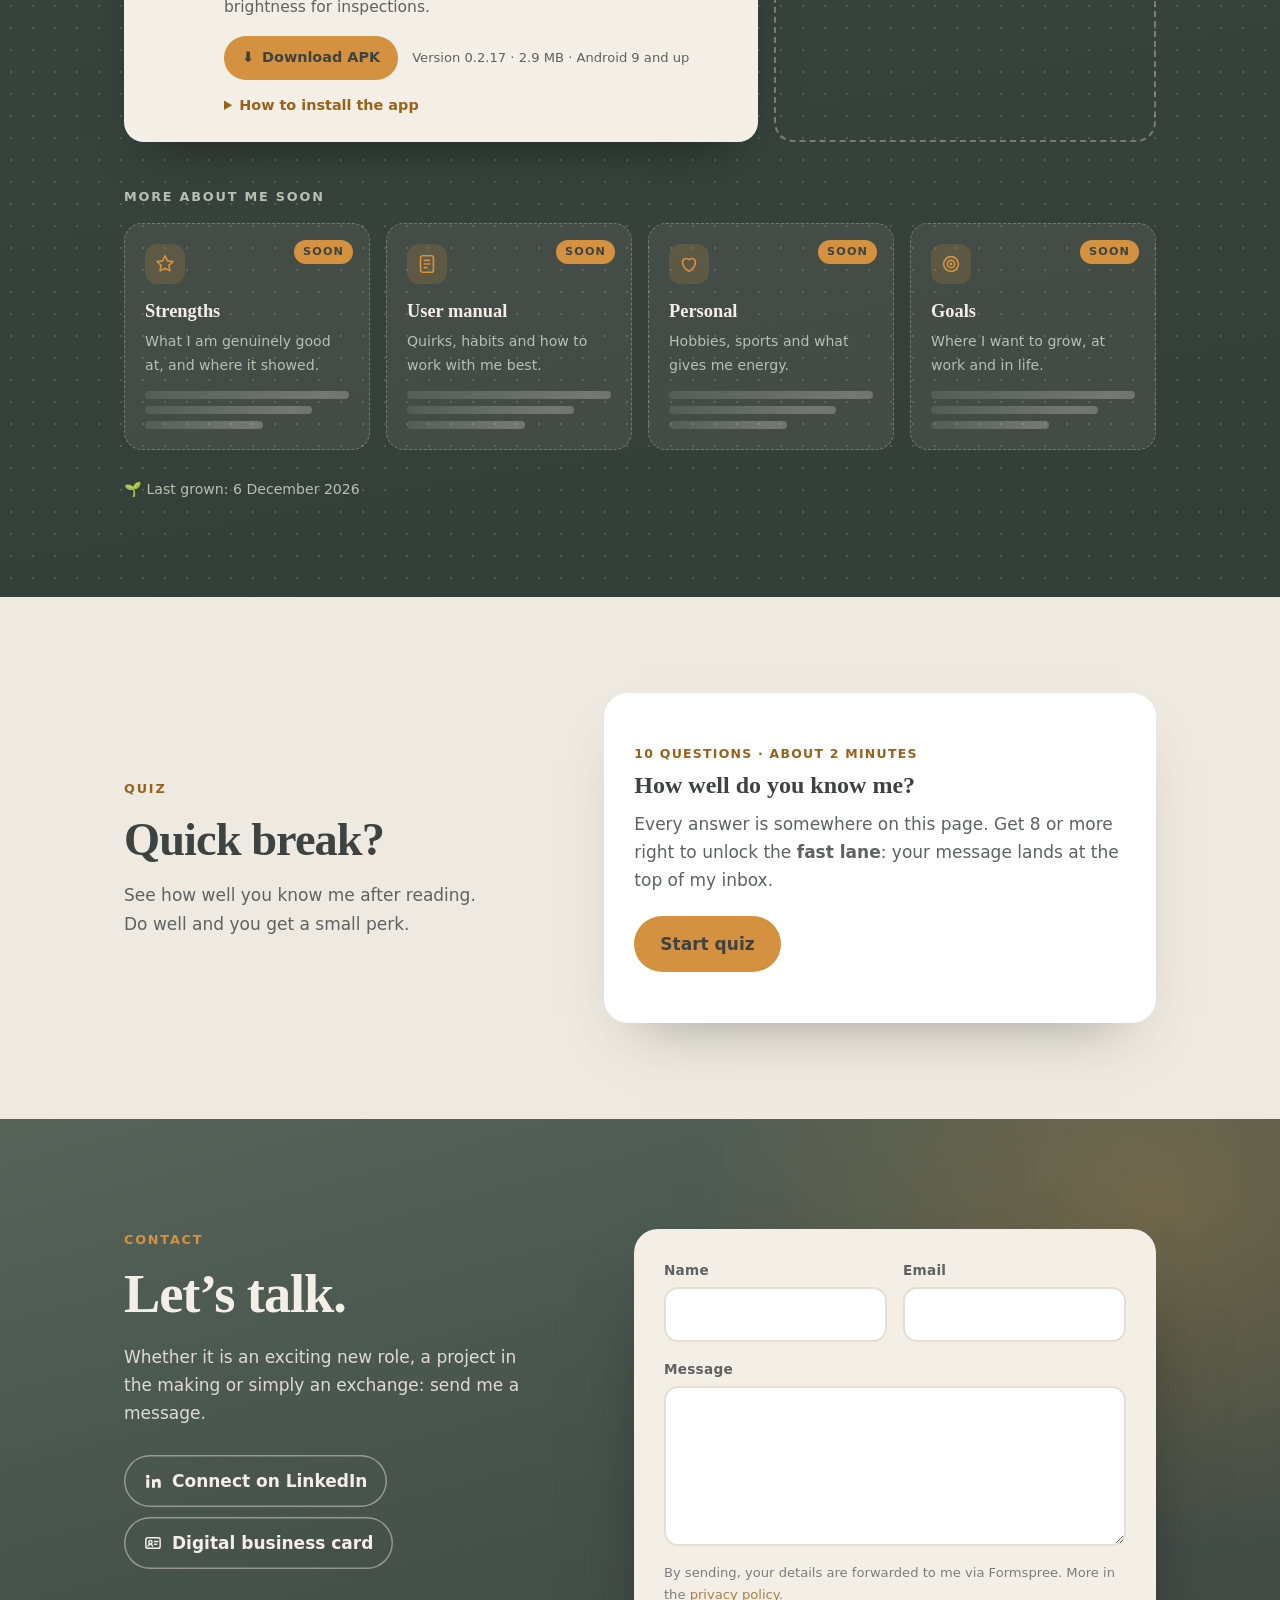
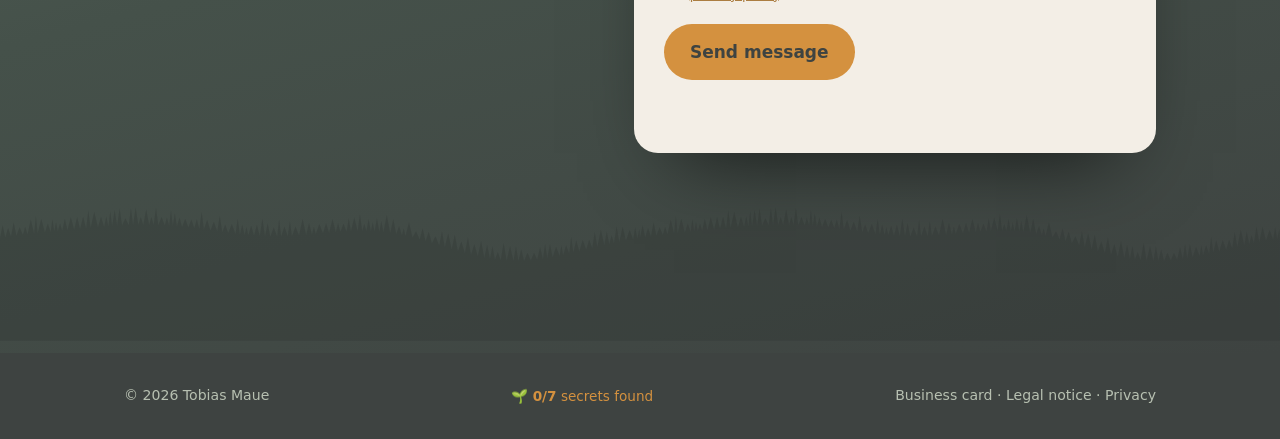
==== commit da2f29d6: "Reel-Check: App-Versionen nach Sprachwechsel aktuell, Raumklima auf Englisch, Suchmaschinen sehen De" ====
--- a/index.html
+++ b/index.html
@@ -1743,7 +1743,7 @@
       els.forEach(function (e, i) { e.style.transitionDelay = (e.classList.contains('card') || e.classList.contains('stat') ? (i % 4) * 90 : 0) + 'ms'; io.observe(e); });
     })();
   </script>
-  <script src="i18n.js?v=20"></script>
+  <script src="i18n.js?v=21"></script>
   <script>
     (function () {
       var el = document.getElementById('last-grown'); if (!el) return;
@@ -1771,12 +1771,22 @@
   </script>
 
 <script>
+  // Versionszeile der Apps: wird aus den Build-Daten gesetzt und folgt dem Sprachwechsel (vorher kam nach EN → DE der alte Stand zurück)
+  var mauMetas = [];
+  function mauMeta(el, v, size, minA) {
+    if (!el) return;
+    el._m = { v: v, size: size, a: minA }; delete el.dataset.de;
+    if (mauMetas.indexOf(el) < 0) mauMetas.push(el);
+    var en = window.LANG === 'en', sz = en ? String(size).replace(',', '.') : size;
+    el.textContent = 'Version ' + v + ' · ' + sz + ' · ' + (en ? 'Android ' + minA + ' and up' : 'ab Android ' + minA);
+  }
+  document.addEventListener('langchange', function () { mauMetas.forEach(function (el) { mauMeta(el, el._m.v, el._m.size, el._m.a); }); });
   // Immer die neueste Version der App: data/app.json wird bei jedem neuen Build automatisch aktualisiert
   fetch('data/app.json', { cache: 'no-cache' }).then(function (r) { return r.ok ? r.json() : null; }).then(function (a) {
     if (!a || !a.url) return;
     var dl = document.getElementById('app-dl'), meta = document.getElementById('app-meta'), sha = document.getElementById('app-sha');
     if (dl) { dl.href = a.url; dl.dataset.version = a.version; }
-    if (meta) meta.textContent = 'Version ' + a.version + ' · ' + a.size + ' · ab Android 14';
+    mauMeta(meta, a.version, a.size, 14);
     if (sha && a.sha256) sha.textContent = a.sha256;
   }).catch(function () {});
   // Essensplan: data/essensplan.json wird bei jedem Build automatisch aktualisiert
@@ -1784,7 +1794,7 @@
     if (!a || !a.url) return;
     var dl = document.getElementById('ep-dl'), meta = document.getElementById('ep-meta'), sha = document.getElementById('ep-sha');
     if (dl) { dl.href = a.url; dl.dataset.version = a.version; }
-    if (meta) meta.textContent = 'Version ' + a.version + ' · ' + a.size + ' · ab Android 9';
+    mauMeta(meta, a.version, a.size, 9);
     if (sha && a.sha256) sha.textContent = a.sha256;
   }).catch(function () {});
   // Zentrale: data/zentrale.json wird bei jedem Build automatisch aktualisiert
@@ -1792,7 +1802,7 @@
     if (!a || !a.url) return;
     var dl = document.getElementById('zt-dl'), meta = document.getElementById('zt-meta'), sha = document.getElementById('zt-sha');
     if (dl) { dl.href = a.url; dl.dataset.version = a.version; }
-    if (meta) meta.textContent = 'Version ' + a.version + ' · ' + a.size + ' · ab Android 9';
+    mauMeta(meta, a.version, a.size, 9);
     if (sha && a.sha256) sha.textContent = a.sha256;
   }).catch(function () {});
   // Pflanzen: data/pflanzen.json wird bei jedem Build automatisch aktualisiert
@@ -1800,7 +1810,7 @@
     if (!a || !a.url) return;
     var dl = document.getElementById('pf-dl'), meta = document.getElementById('pf-meta'), sha = document.getElementById('pf-sha');
     if (dl) { dl.href = a.url; dl.dataset.version = a.version; }
-    if (meta) meta.textContent = 'Version ' + a.version + ' · ' + a.size + ' · ab Android 9';
+    mauMeta(meta, a.version, a.size, 9);
     if (sha && a.sha256) sha.textContent = a.sha256;
   }).catch(function () {});
   // Sport: data/sport.json wird bei jedem Build automatisch aktualisiert
@@ -1808,7 +1818,7 @@
     if (!a || !a.url) return;
     var dl = document.getElementById('sp-dl'), meta = document.getElementById('sp-meta'), sha = document.getElementById('sp-sha');
     if (dl) { dl.href = a.url; dl.dataset.version = a.version; }
-    if (meta) meta.textContent = 'Version ' + a.version + ' · ' + a.size + ' · ab Android 9';
+    mauMeta(meta, a.version, a.size, 9);
     if (sha && a.sha256) sha.textContent = a.sha256;
   }).catch(function () {});
   // Reisespar: data/reisespar.json wird bei jedem Build automatisch aktualisiert
@@ -1816,7 +1826,7 @@
     if (!a || !a.url) return;
     var dl = document.getElementById('rs-dl'), meta = document.getElementById('rs-meta'), sha = document.getElementById('rs-sha');
     if (dl) { dl.href = a.url; dl.dataset.version = a.version; }
-    if (meta) meta.textContent = 'Version ' + a.version + ' · ' + a.size + ' · ab Android 9';
+    mauMeta(meta, a.version, a.size, 9);
     if (sha && a.sha256) sha.textContent = a.sha256;
   }).catch(function () {});
   // Raumklima: neueste Version direkt aus den GitHub-Releases (wird bei jedem Build automatisch neu)
@@ -1827,7 +1837,7 @@
     var v = '1.' + String(a.tag_name).split('-').pop();
     var dl = document.getElementById('rk-dl'), meta = document.getElementById('rk-meta'), sha = document.getElementById('rk-sha');
     if (dl) { dl.href = apk.browser_download_url; dl.dataset.version = v; }
-    if (meta) meta.textContent = 'Version ' + v + ' · ' + (apk.size / 1048576).toFixed(1).replace('.', ',') + ' MB · ab Android 9';
+    mauMeta(meta, v, (apk.size / 1048576).toFixed(1).replace('.', ',') + ' MB', 9);
     if (sha) sha.textContent = apk.digest ? apk.digest.replace('sha256:', '') : 'siehe GitHub-Release';
   }).catch(function () {});
 </script>
